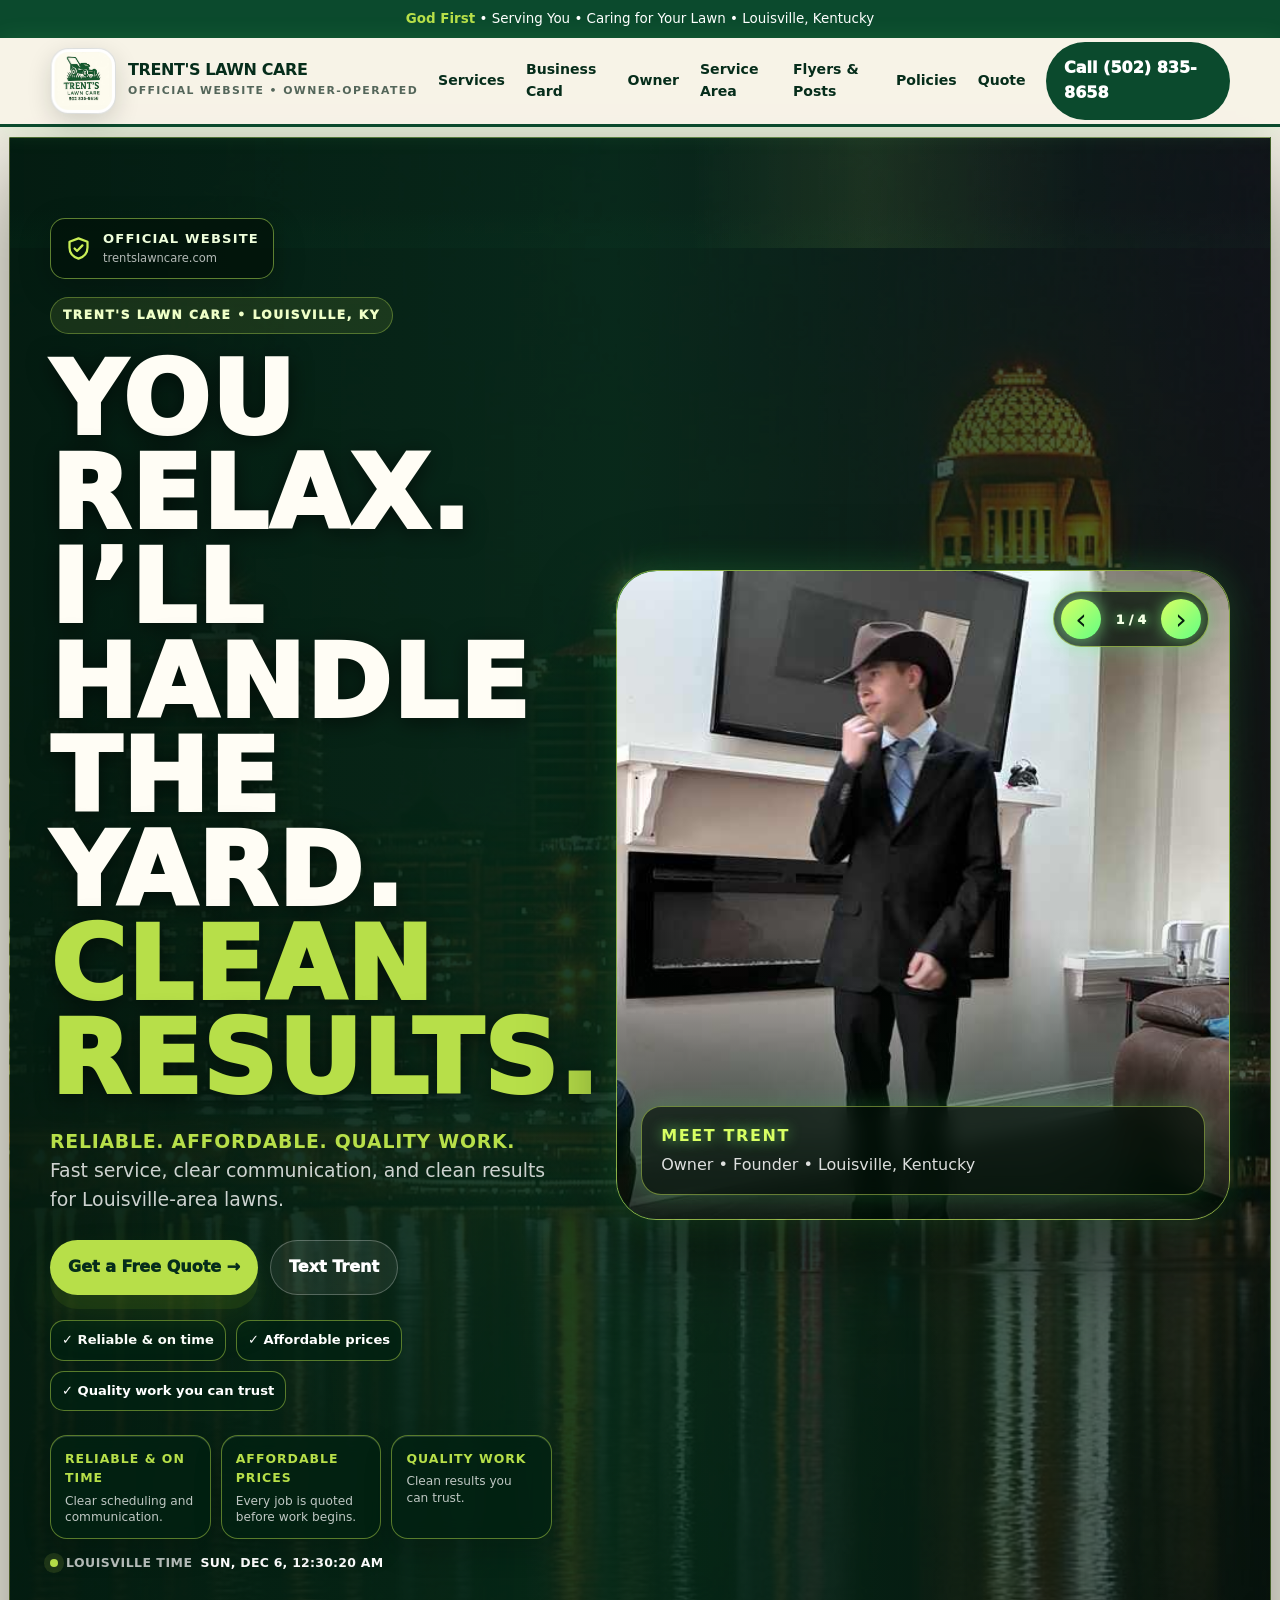
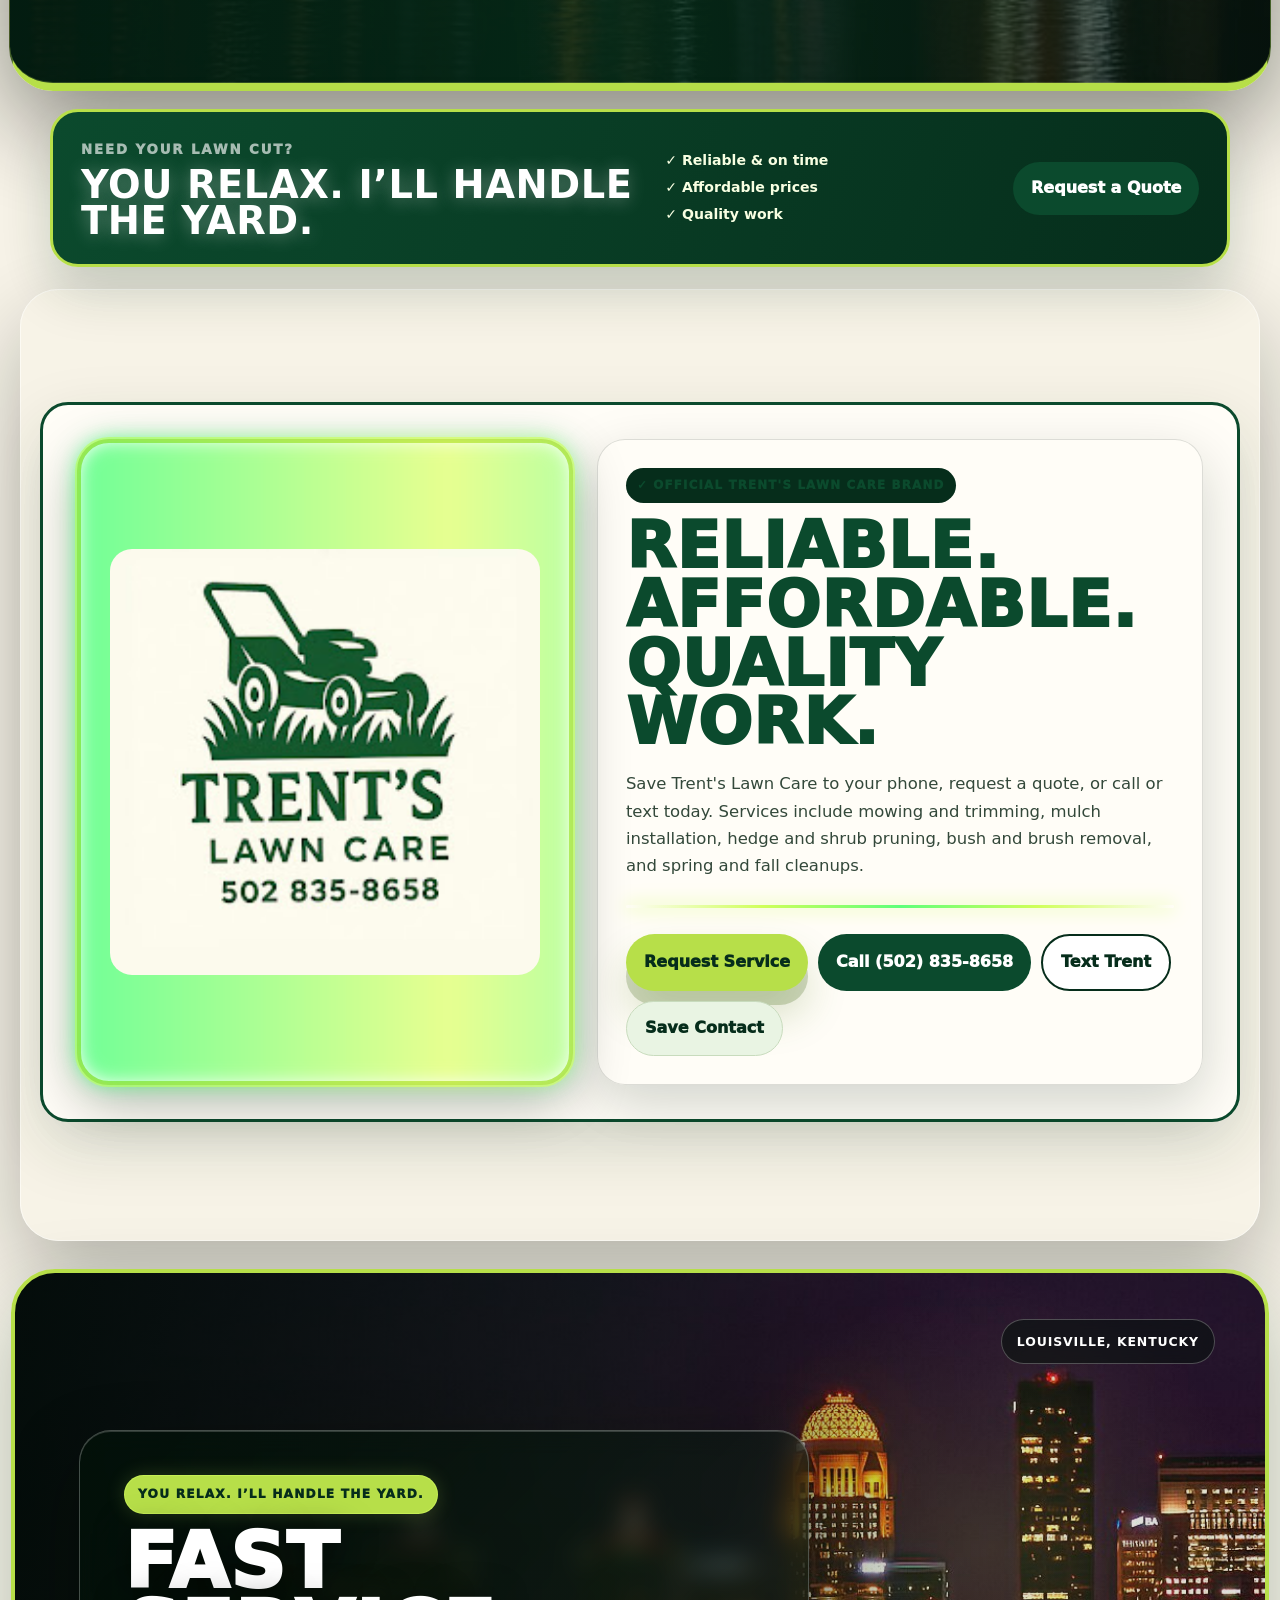
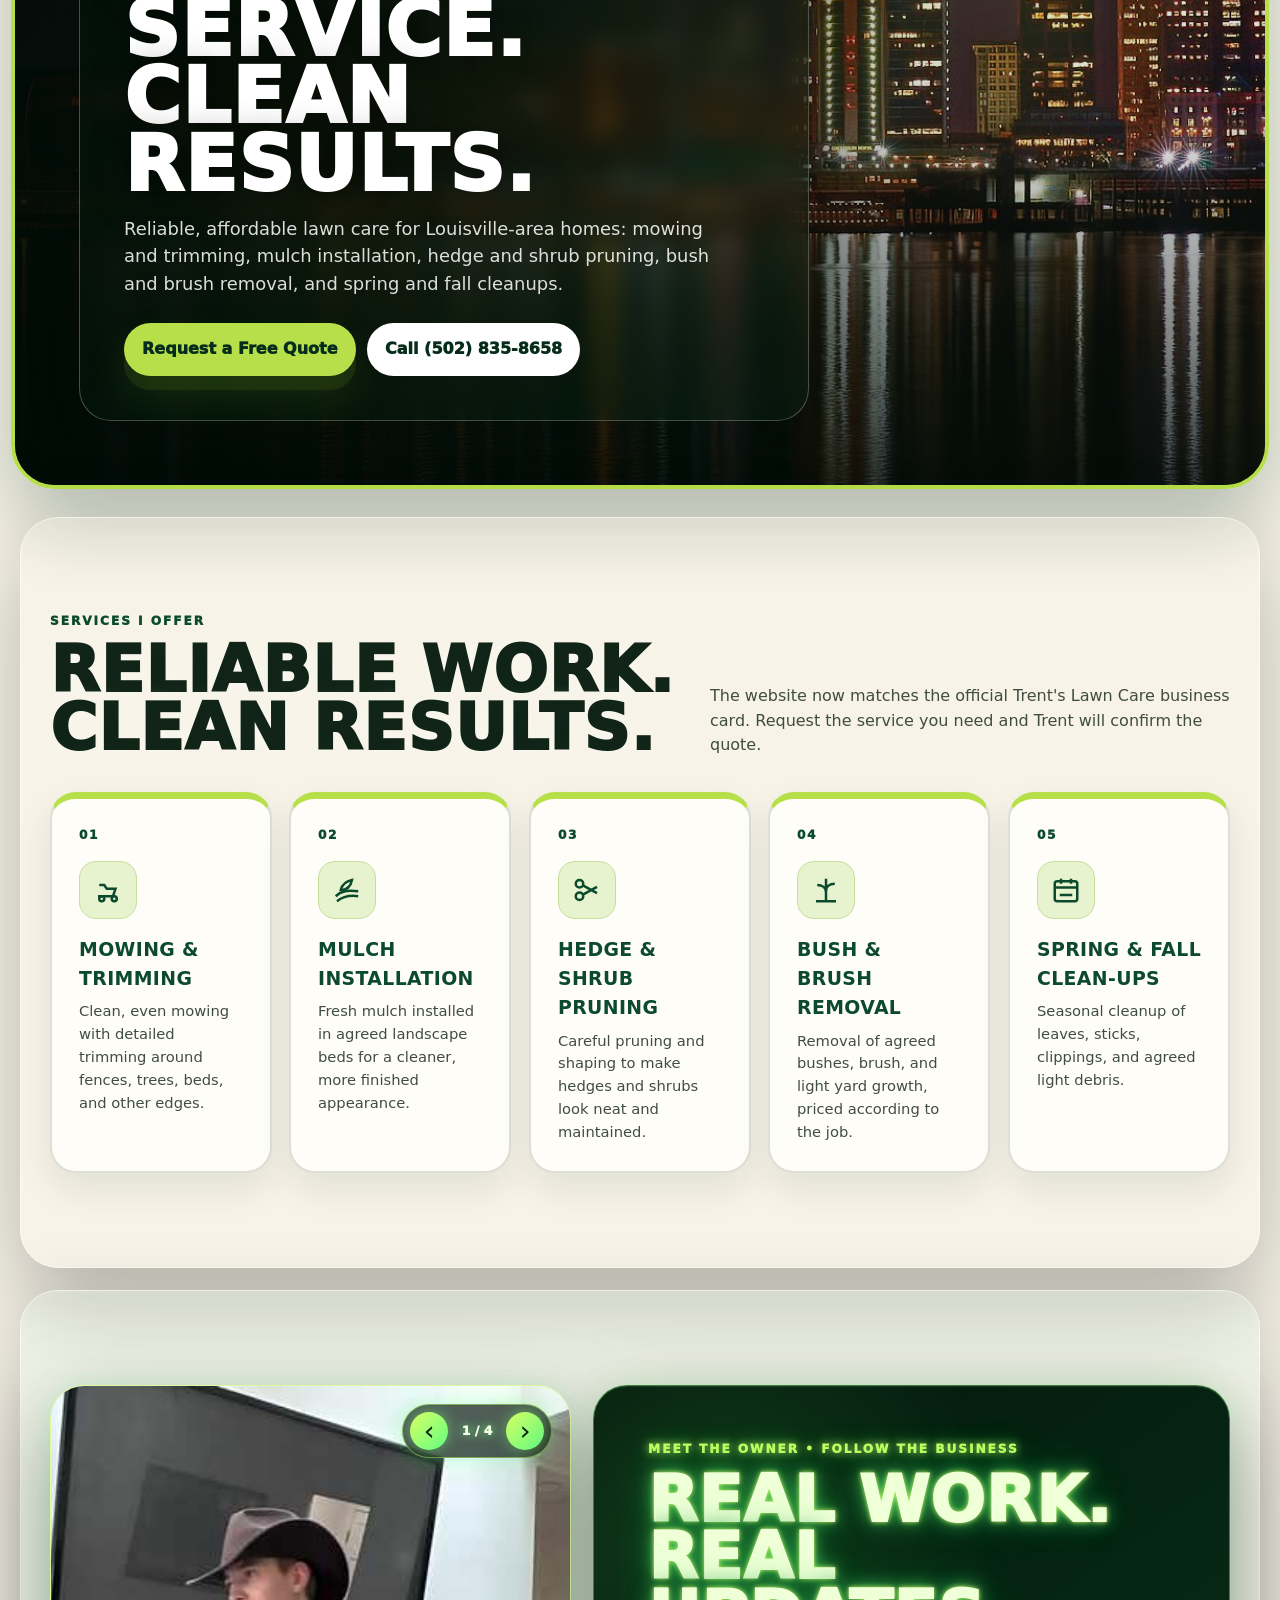
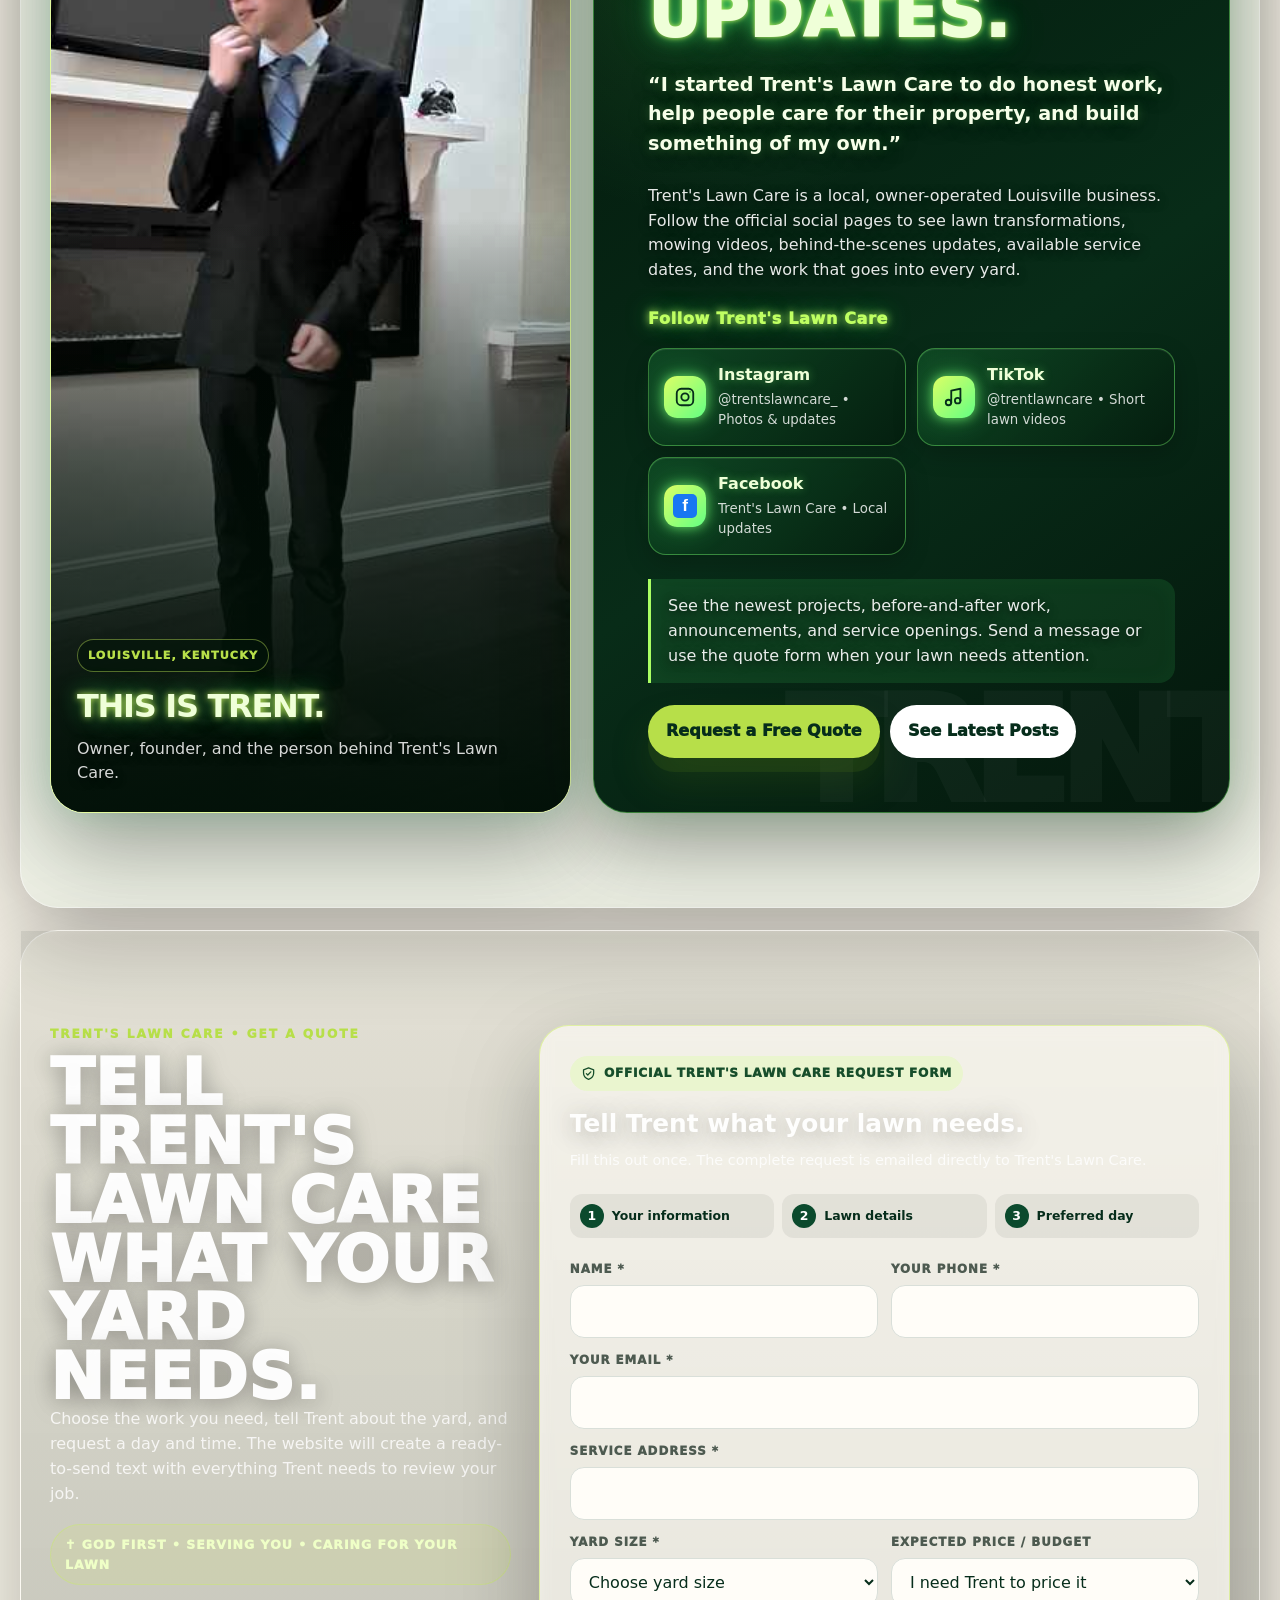
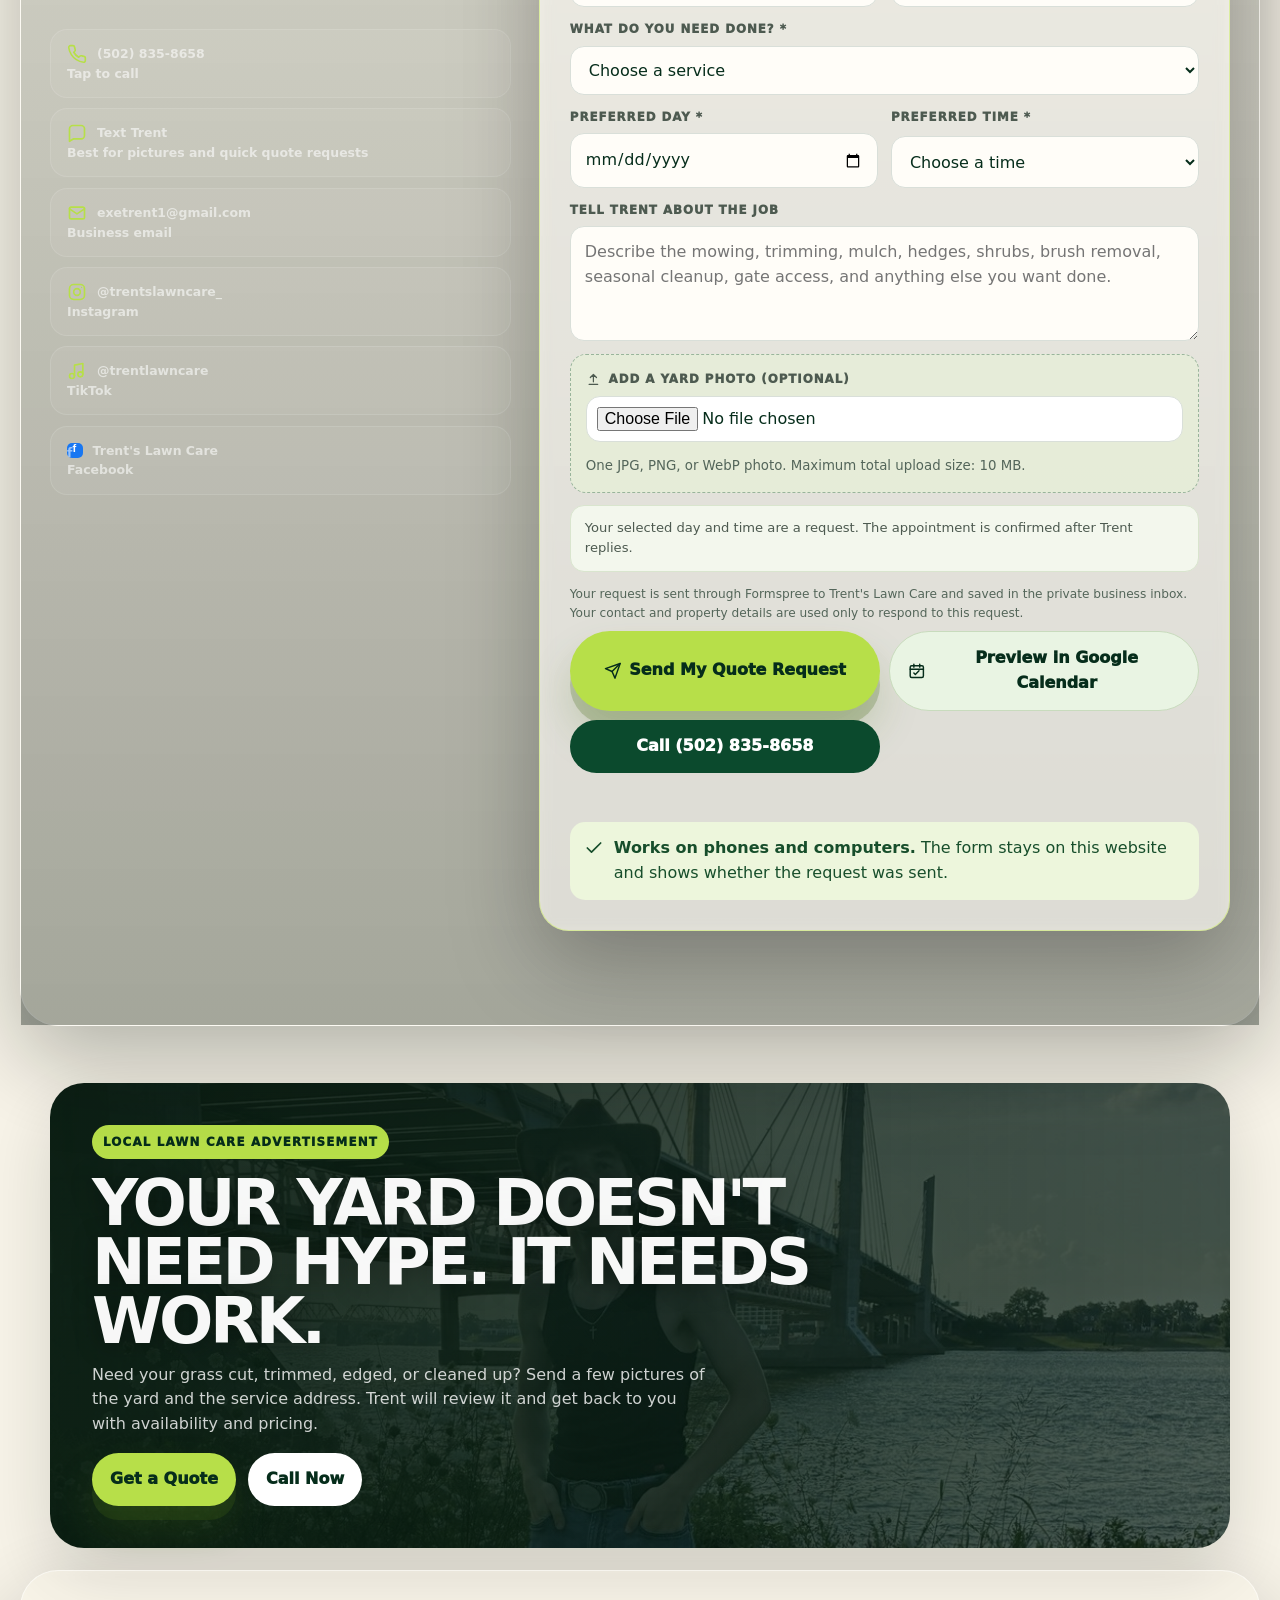
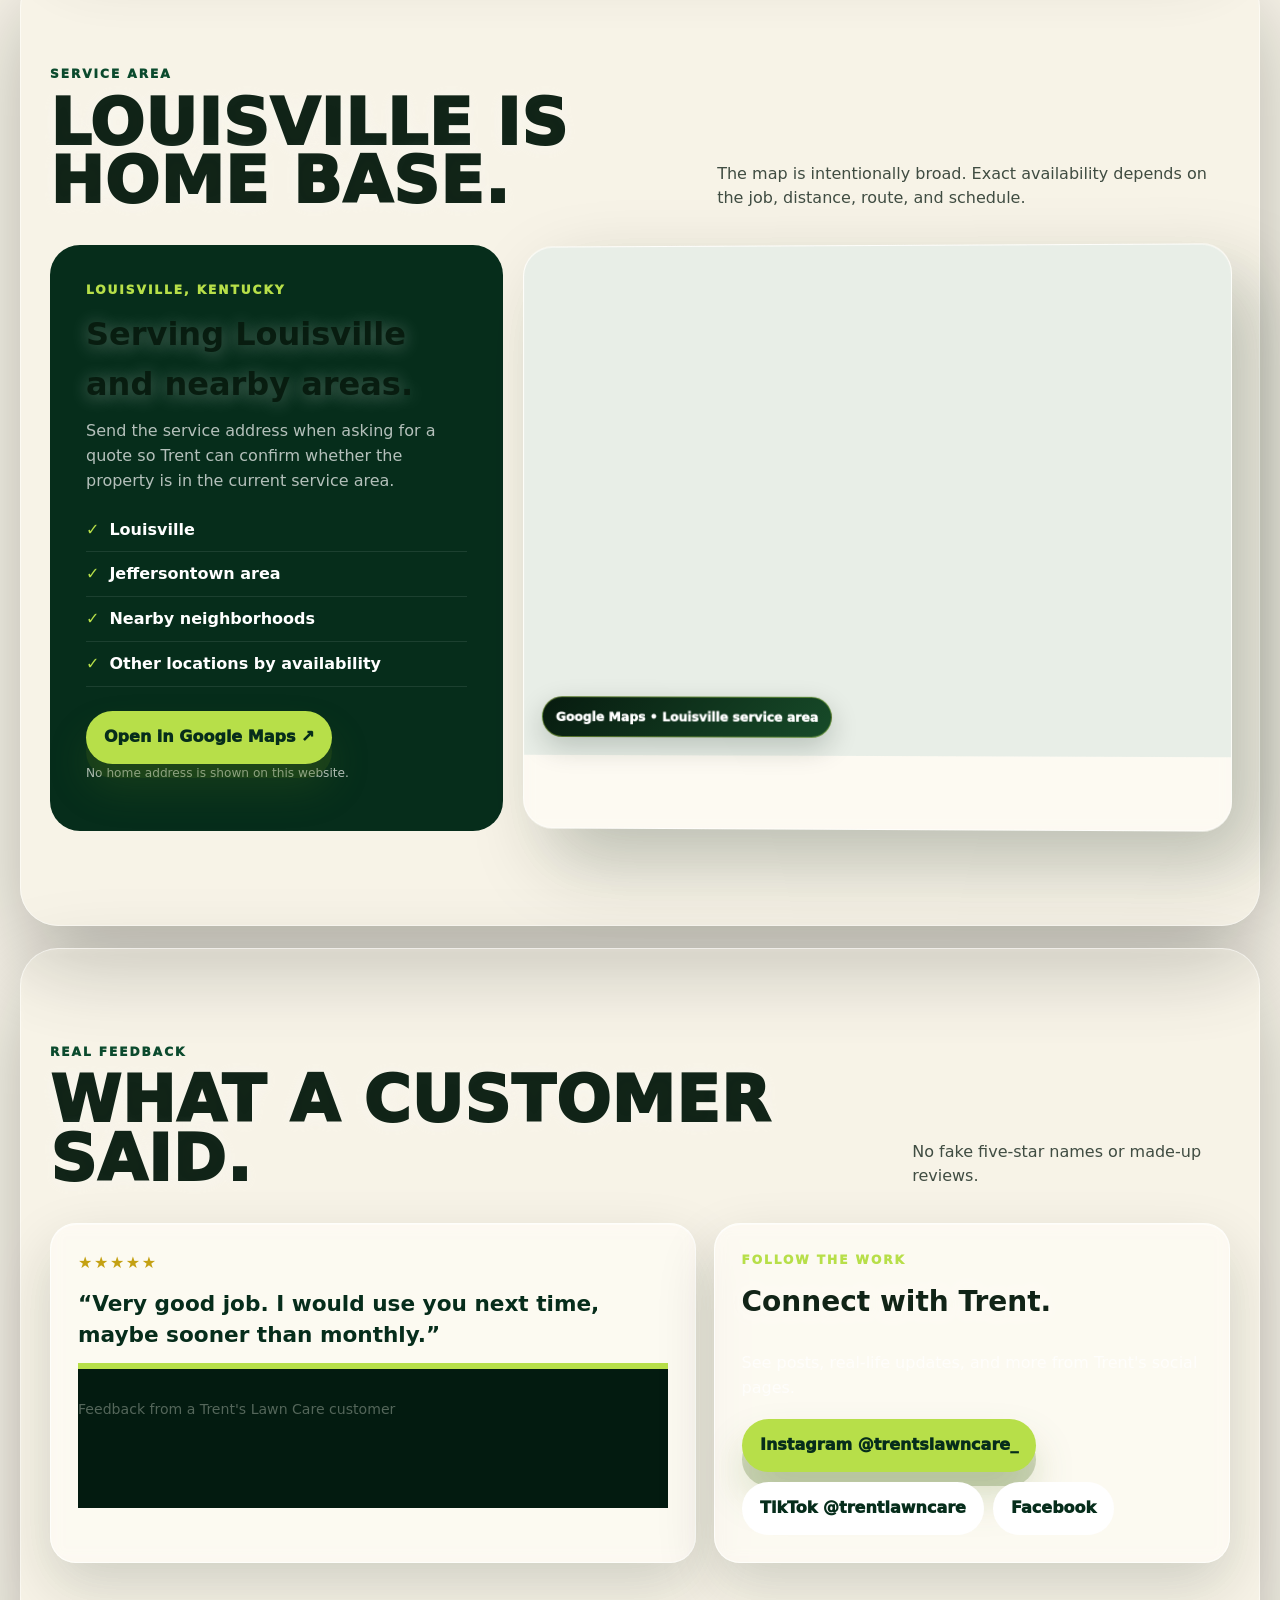
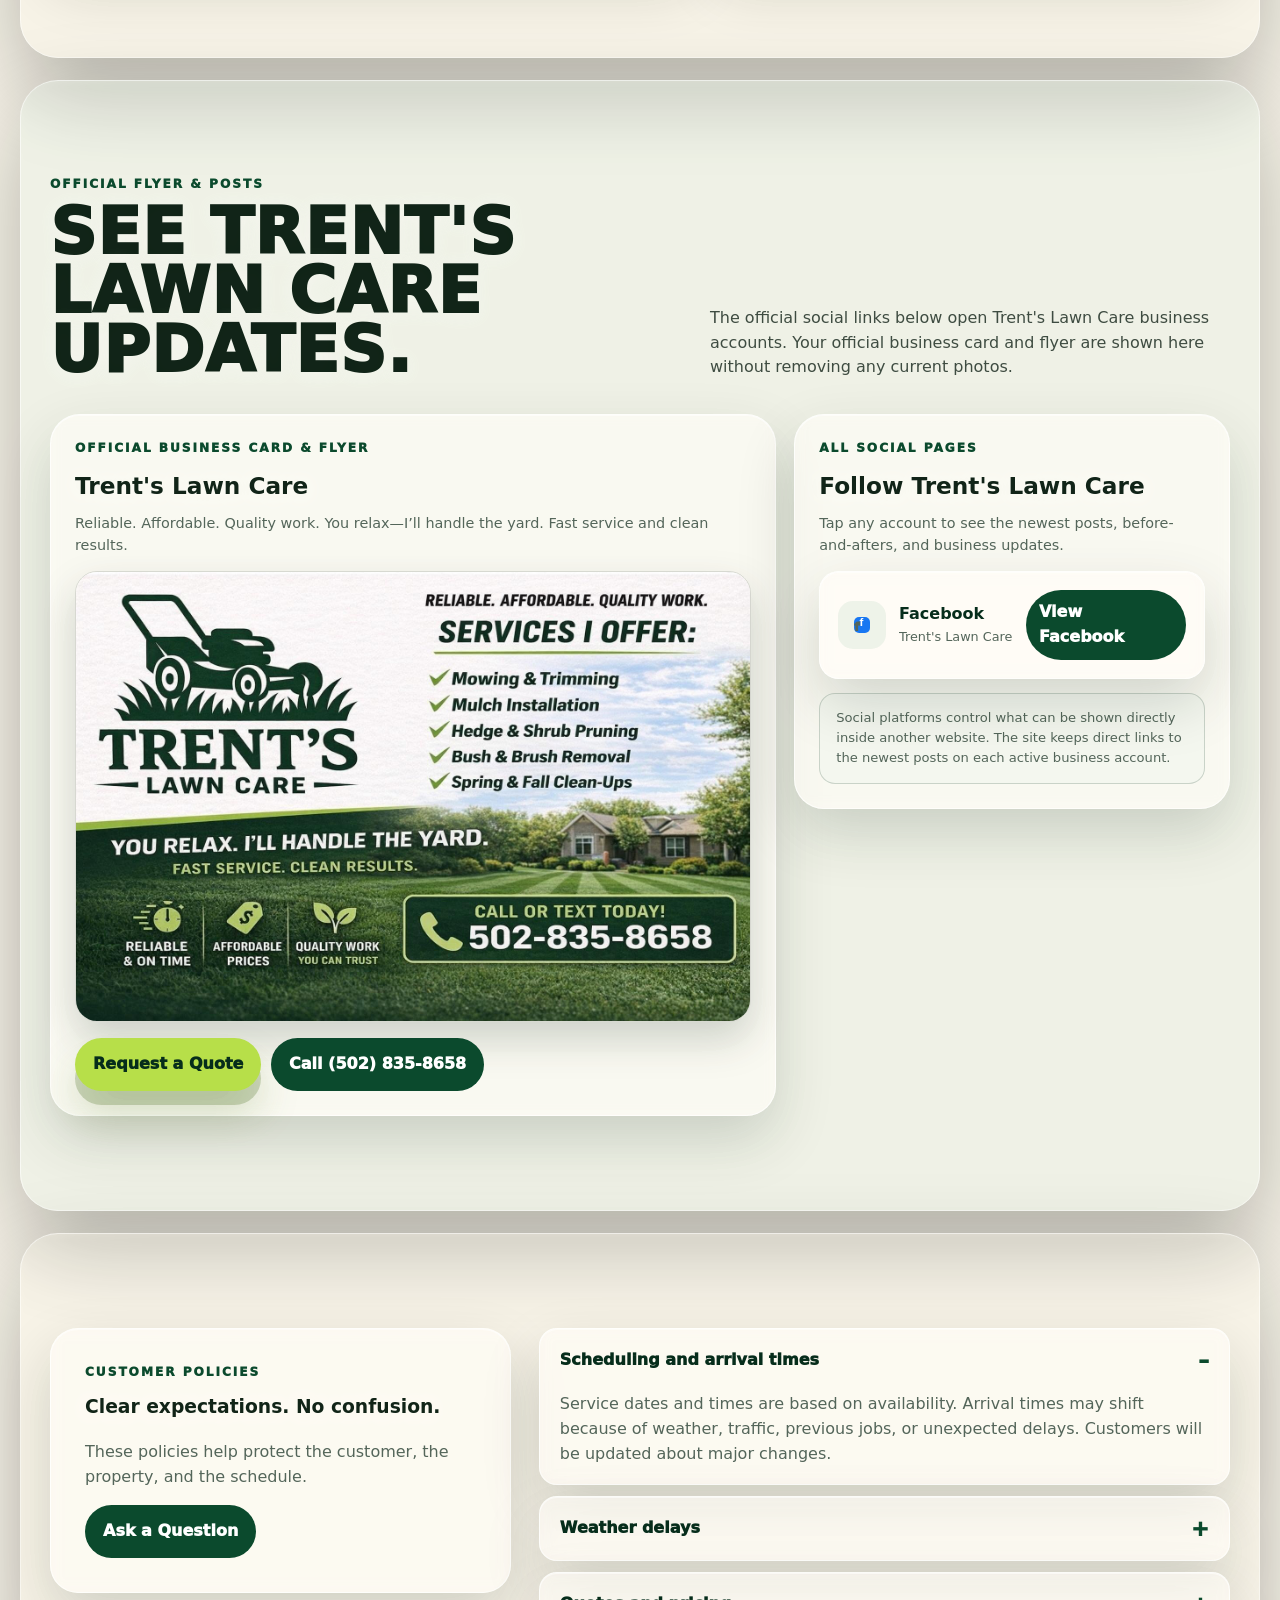
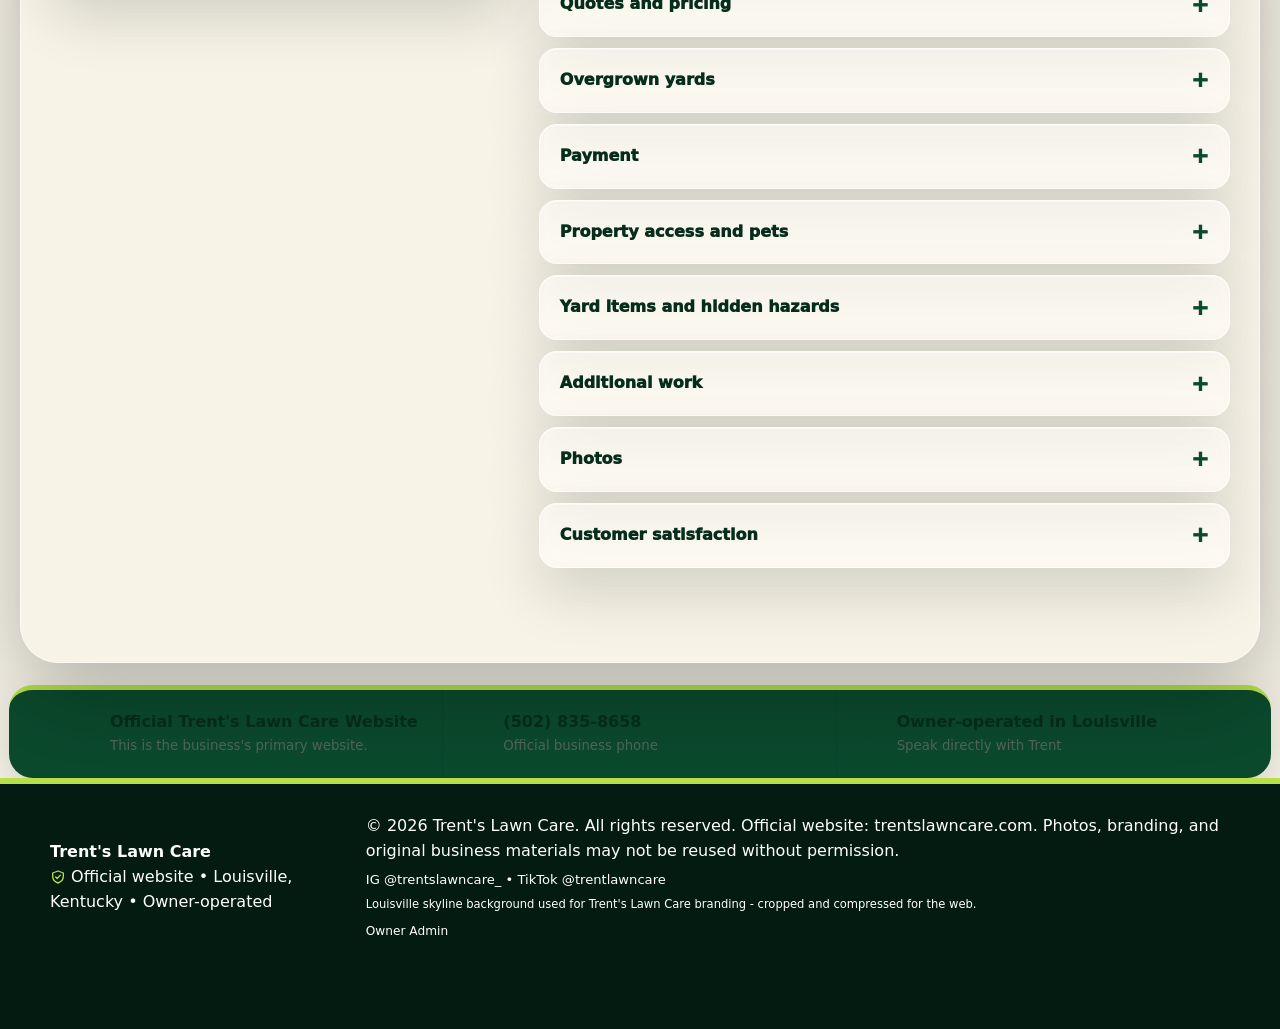
==== index.html @ 5c8748b6 "Apply business card visual style across website" ====
<!doctype html>
<html lang="en">
<head>
<meta charset="utf-8">
<meta name="viewport" content="width=device-width, initial-scale=1">
<meta name="google-site-verification" content="pr8QmcGOKgpNFF0LYhubZPXIDva9P9X6iw5P4hIhNow" />
<meta name="theme-color" content="#071b0f">
<meta name="site-build" content="2026-07-14-business-card-brand-match">
<title>Trent's Lawn Care | Reliable Louisville Lawn Service</title>
<meta name="description" content="Official Trent's Lawn Care website serving Louisville, Kentucky with mowing and trimming, mulch installation, hedge and shrub pruning, brush removal, and seasonal cleanups.">
<link rel="canonical" href="https://trentslawncare.com/">
<meta name="robots" content="index, follow">
<meta name="geo.region" content="US-KY">
<meta name="geo.placename" content="Louisville">
<meta property="og:type" content="website">
<meta property="og:site_name" content="Trent's Lawn Care">
<meta property="og:locale" content="en_US">
<meta property="og:title" content="Official Trent's Lawn Care | Louisville, Kentucky">
<meta property="og:description" content="Reliable, affordable lawn care in Louisville: mowing and trimming, mulch installation, hedge and shrub pruning, brush removal, and seasonal cleanups.">
<meta property="og:url" content="https://trentslawncare.com/">
<meta property="og:image" content="https://trentslawncare.com/trent-main-share.jpg">
<meta property="og:image:secure_url" content="https://trentslawncare.com/trent-main-share.jpg">
<meta property="og:image:type" content="image/jpeg">
<meta property="og:image:width" content="520">
<meta property="og:image:height" content="693">
<meta property="og:image:alt" content="Trent, owner of Trent's Lawn Care">
<meta name="twitter:card" content="summary_large_image">
<meta name="twitter:title" content="Trent's Lawn Care | Louisville, Kentucky">
<meta name="twitter:description" content="Local, owner-operated lawn care serving Louisville, Kentucky.">
<meta name="twitter:image" content="https://trentslawncare.com/trent-main-share.jpg">
<script type="application/ld+json">
{
  "@context": "https://schema.org",
  "@type": ["LocalBusiness","HomeAndConstructionBusiness"],
  "@id": "https://trentslawncare.com/#business",
  "name": "Trent's Lawn Care",
  "alternateName": "Official Trent's Lawn Care",
  "logo": "https://trentslawncare.com/trent-main-share.jpg",
  "url": "https://trentslawncare.com/",
  "image": "https://trentslawncare.com/trent-main-share.jpg",
  "telephone": "+1-502-835-8658",
  "email": "exetrent1@gmail.com",
  "description": "Reliable, affordable, owner-operated lawn care serving Louisville, Kentucky: mowing and trimming, mulch installation, hedge and shrub pruning, brush removal, and spring and fall cleanups.",
  "areaServed": {
    "@type": "City",
    "name": "Louisville",
    "containedInPlace": {
      "@type": "State",
      "name": "Kentucky"
    }
  },
  "sameAs": [
    "https://www.instagram.com/trentslawncare_/",
    "https://www.tiktok.com/@trentlawncare",
    "https://www.facebook.com/profile.php?id=61563238110381"
  ]
}
</script>
<style>
:root {
  --legacy-image:url('[data-uri]');
  --downtown-image:url('[data-uri]');
  --ink:#071b0f;
  --forest:#0c2e19;
  --forest-2:#123d22;
  --green:#72ad2d;
  --lime:#c9ef57;
  --cream:#f6f2e7;
  --paper:#fffdf7;
  --muted:#68736b;
  --line:rgba(7,27,15,.13);
  --shadow:0 26px 70px rgba(7,27,15,.14);
}
*{box-sizing:border-box}
html{scroll-behavior:smooth}
body{
  margin:0;background:var(--cream);color:var(--ink);
  font-family:Inter,ui-sans-serif,system-ui,-apple-system,BlinkMacSystemFont,"Segoe UI",sans-serif;
  line-height:1.55;overflow-x:hidden;
}
a{color:inherit;text-decoration:none}
button,input,select,textarea{font:inherit}
button{cursor:pointer}
img{display:block;max-width:100%}
.wrap{width:min(1180px,calc(100% - 34px));margin:auto}
.section{padding:94px 0}
.kicker{font-size:.76rem;font-weight:950;text-transform:uppercase;letter-spacing:.16em;color:var(--green);margin-bottom:10px}
h1,h2,h3,p{margin-top:0}
h1,h2{letter-spacing:-.055em;text-transform:uppercase;line-height:.92}
h1{font-size:clamp(3.25rem,8vw,7rem);margin:19px 0 20px;font-weight:1000}
h2{font-size:clamp(2.3rem,5vw,4.6rem);margin-bottom:0;font-weight:1000}
.btn{
  display:inline-flex;align-items:center;justify-content:center;gap:9px;
  border:0;border-radius:999px;padding:14px 18px;font-weight:950;
  transition:.2s ease;min-height:48px
}
.btn:hover{transform:translateY(-2px)}
.btn-lime{background:var(--lime);color:var(--ink);box-shadow:0 15px 35px rgba(171,209,66,.25)}
.btn-dark{background:var(--ink);color:white}
.btn-ghost{border:1px solid rgba(255,255,255,.25);background:rgba(255,255,255,.07);color:white}
.btn-white{background:white;color:var(--ink)}

.topbar{background:#041108;color:#eaf5ec;font-size:.84rem}
.topbar .wrap{min-height:38px;display:flex;align-items:center;justify-content:center;text-align:center}
.topbar strong{color:var(--lime)}
header{
  position:sticky;top:0;z-index:100;background:rgba(246,242,231,.93);
  backdrop-filter:blur(14px);border-bottom:1px solid var(--line)
}
.nav{height:76px;display:flex;align-items:center;justify-content:space-between;gap:20px}
.brand{display:flex;align-items:center;gap:12px;min-width:max-content}
.logo{
  width:48px;height:48px;border-radius:15px;display:grid;place-items:center;
  background:linear-gradient(145deg,var(--lime),#9cca36);font-weight:1000;font-size:1.05rem;
  box-shadow:0 12px 28px rgba(102,143,42,.22)
}
.brand strong{display:block;font-size:1rem;text-transform:uppercase;letter-spacing:-.025em;line-height:1}
.brand span{display:block;font-size:.68rem;color:var(--muted);font-weight:900;letter-spacing:.13em;text-transform:uppercase;margin-top:5px}
.navlinks{display:flex;align-items:center;gap:21px;font-size:.88rem;font-weight:900}
.navlinks a:hover{color:var(--green)}
.nav-actions{display:flex;align-items:center;gap:10px}
.menu{display:none;border:1px solid var(--line);background:white;border-radius:14px;width:46px;height:46px;font-size:1.2rem}

.hero{
  min-height:740px;background:
  radial-gradient(circle at 72% 36%,rgba(201,239,87,.12),transparent 28%),
  linear-gradient(135deg,#06170d,#0d321b 62%,#092515);
  color:white;position:relative;overflow:hidden
}
.hero::after{
  content:"";position:absolute;left:0;right:0;bottom:-2px;height:110px;
  background:linear-gradient(transparent,var(--cream))
}
.hero-grid{min-height:740px;display:grid;grid-template-columns:1.05fr .95fr;align-items:center;gap:28px;padding:80px 0 110px;position:relative;z-index:2}
.hero-copy{max-width:720px}
.eyebrow{
  display:inline-flex;align-items:center;gap:10px;border:1px solid rgba(201,239,87,.33);
  background:rgba(201,239,87,.1);color:#efffc7;border-radius:999px;padding:8px 12px;
  font-size:.76rem;font-weight:950;text-transform:uppercase;letter-spacing:.13em
}
.pulse{width:8px;height:8px;border-radius:50%;background:var(--lime);box-shadow:0 0 0 6px rgba(201,239,87,.12)}
.hero h1 em{font-style:normal;color:var(--lime)}
.hero-lead{font-size:clamp(1rem,2vw,1.18rem);color:rgba(255,255,255,.78);max-width:650px;margin-bottom:26px}
.hero-buttons{display:flex;flex-wrap:wrap;gap:12px}
.trust{display:flex;flex-wrap:wrap;gap:10px;margin-top:25px}
.trust span{padding:9px 11px;border:1px solid rgba(255,255,255,.12);background:rgba(0,0,0,.19);border-radius:14px;font-size:.82rem;font-weight:850}

.hero-art{position:relative;min-height:570px}
.louisville-oval{
  position:absolute;right:-7%;top:4%;width:108%;height:78%;border-radius:50%;
  background:
    linear-gradient(rgba(201,239,87,.18),rgba(7,27,15,.56)),
    url('owner.jpg') 46% 23% / cover;
  border:2px solid rgba(201,239,87,.42);
  box-shadow:inset 0 0 0 12px rgba(201,239,87,.05),0 30px 70px rgba(0,0,0,.24);
  overflow:hidden
}
.louisville-oval::after{
  content:"LOUISVILLE, KENTUCKY";position:absolute;left:50%;bottom:20px;transform:translateX(-50%);
  color:#f3ffd5;font-size:.72rem;font-weight:1000;letter-spacing:.18em;white-space:nowrap;
  padding:8px 12px;border-radius:999px;background:rgba(4,17,8,.64);border:1px solid rgba(255,255,255,.16)
}
.owner-hero-card{
  position:absolute;right:8%;bottom:0;width:58%;height:78%;border-radius:32px;overflow:hidden;
  box-shadow:0 38px 80px rgba(0,0,0,.35);border:4px solid rgba(255,255,255,.75);
  background:#123
}
.owner-hero-card img{width:100%;height:100%;object-fit:cover;object-position:50% 52%}
.owner-tag{
  position:absolute;left:20px;bottom:20px;background:rgba(6,23,13,.83);backdrop-filter:blur(8px);
  border:1px solid rgba(255,255,255,.2);padding:12px 14px;border-radius:16px
}
.owner-tag strong{display:block;color:var(--lime);text-transform:uppercase;letter-spacing:.08em}
.owner-tag span{font-size:.8rem;color:rgba(255,255,255,.76)}

.promo-wrap{position:relative;z-index:5;margin-top:-52px}
.promo{
  display:grid;grid-template-columns:1.3fr .75fr auto;align-items:center;gap:24px;
  background:var(--lime);border-radius:28px;padding:25px 28px;border:4px solid rgba(255,255,255,.82);box-shadow:var(--shadow)
}
.promo small{font-weight:1000;letter-spacing:.14em;text-transform:uppercase;opacity:.64}
.promo h3{font-size:clamp(1.55rem,3vw,2.6rem);line-height:.95;letter-spacing:-.045em;text-transform:uppercase;margin:5px 0 0}
.promo-points{display:grid;gap:5px;font-size:.88rem;font-weight:900}

.section-head{display:flex;align-items:end;justify-content:space-between;gap:28px;margin-bottom:34px}
.section-head p{max-width:520px;color:var(--muted);margin:0}
.services{display:grid;grid-template-columns:repeat(3,1fr);gap:17px}
.card{
  background:var(--paper);border:1px solid var(--line);border-radius:26px;padding:27px;
  box-shadow:0 14px 36px rgba(18,63,37,.06)
}
.service-card{min-height:250px;transition:.2s ease}
.service-card:hover{transform:translateY(-5px);box-shadow:0 24px 48px rgba(18,63,37,.12)}
.service-icon{font-size:2rem;margin:16px 0}
.service-card h3{margin-bottom:7px;font-size:1.18rem}
.service-card p{color:var(--muted);font-size:.92rem;margin-bottom:0}
.service-num{font-size:.76rem;font-weight:1000;color:var(--green);letter-spacing:.12em}

.owner-section{background:#eaf1e5}
.owner-grid{display:grid;grid-template-columns:.9fr 1.1fr;gap:22px;align-items:stretch}
.owner-photo{min-height:620px;border-radius:34px;overflow:hidden;position:relative;box-shadow:var(--shadow)}
.owner-photo img{width:100%;height:100%;object-fit:cover;object-position:50% 52%}
.owner-photo::after{content:"";position:absolute;inset:0;background:linear-gradient(transparent 50%,rgba(4,17,8,.82))}
.owner-photo-label{position:absolute;z-index:2;left:26px;right:26px;bottom:26px;color:white}
.owner-photo-label strong{display:block;font-size:2rem;letter-spacing:-.04em;text-transform:uppercase}
.owner-copy{background:var(--ink);color:white;border-radius:34px;padding:46px;position:relative;overflow:hidden}
.owner-copy::after{content:"TRENT";position:absolute;right:-24px;bottom:-52px;font-size:9rem;font-weight:1000;letter-spacing:-.08em;color:rgba(255,255,255,.035)}
.owner-copy .kicker{color:var(--lime)}
.owner-copy p{color:rgba(255,255,255,.72);max-width:640px}
.owner-quote{font-size:1.2rem;font-weight:850;color:white!important;margin:25px 0}
.values{display:grid;grid-template-columns:repeat(3,1fr);gap:11px;margin-top:28px}
.value{padding:16px;border-radius:18px;border:1px solid rgba(255,255,255,.11);background:rgba(255,255,255,.05)}
.value strong{display:block;color:var(--lime)}
.value span{font-size:.8rem;color:rgba(255,255,255,.62)}

.ad-section{padding:35px 0 0}
.ad{
  background:
    linear-gradient(90deg,rgba(7,27,15,.94),rgba(7,27,15,.70)),
    url('owner.jpg') 50% 31% / cover;
  color:white;border-radius:34px;padding:42px;min-height:310px;display:flex;align-items:end;box-shadow:var(--shadow)
}
.ad-inner{max-width:760px}
.ad-badge{display:inline-flex;background:var(--lime);color:var(--ink);font-weight:1000;padding:8px 11px;border-radius:999px;font-size:.74rem;letter-spacing:.1em;text-transform:uppercase}
.ad h3{font-size:clamp(2rem,5vw,4.7rem);line-height:.92;letter-spacing:-.055em;text-transform:uppercase;margin:15px 0 12px}
.ad p{color:rgba(255,255,255,.76);max-width:620px}

.map-grid{display:grid;grid-template-columns:.78fr 1.22fr;gap:18px}
.area-copy{background:var(--ink);color:white;border-radius:30px;padding:36px}
.area-copy .kicker{color:var(--lime)}
.area-copy p{color:rgba(255,255,255,.7)}
.area-list{display:grid;gap:10px;margin:24px 0}
.area-list div{display:flex;gap:10px;padding-bottom:9px;border-bottom:1px solid rgba(255,255,255,.09);font-weight:850}
.area-list b{color:var(--lime)}
.map-box{border-radius:30px;overflow:hidden;min-height:510px;border:1px solid var(--line);box-shadow:var(--shadow);background:white}
.map-box iframe{width:100%;height:510px;border:0;display:block}
.google-map-wrap{position:relative;min-height:510px;background:#e8eee7}
.google-map-wrap iframe{width:100%;height:510px;border:0;display:block}
.google-map-badge{
  position:absolute;left:18px;bottom:18px;z-index:2;
  padding:10px 13px;border-radius:999px;background:rgba(7,27,15,.9);
  color:white;font-size:.78rem;font-weight:950;box-shadow:0 10px 28px rgba(7,27,15,.2)
}
.posts-section{background:#eaf1e5}
.posts-grid{display:grid;grid-template-columns:1.25fr .75fr;gap:18px;align-items:start}
.embed-card{
  background:var(--paper);border:1px solid var(--line);border-radius:30px;
  padding:24px;box-shadow:0 16px 42px rgba(18,63,37,.08)
}
.embed-card h3{font-size:1.45rem;margin-bottom:8px}
.embed-card>p{color:var(--muted);font-size:.9rem}
.video-frame{
  margin-top:18px;position:relative;width:100%;aspect-ratio:16/9;
  border-radius:22px;overflow:hidden;background:#071b0f
}
.video-frame iframe{position:absolute;inset:0;width:100%;height:100%;border:0}
.social-stack{display:grid;gap:12px}
.social-profile{
  display:flex;align-items:center;justify-content:space-between;gap:14px;
  padding:18px;border:1px solid var(--line);border-radius:20px;background:white;
  box-shadow:0 10px 28px rgba(18,63,37,.05)
}
.social-profile-main{display:flex;align-items:center;gap:13px;min-width:0}
.social-icon{
  flex:0 0 auto;width:48px;height:48px;border-radius:15px;display:grid;place-items:center;
  background:#eef3e9;font-size:1.35rem;font-weight:1000
}
.social-profile strong{display:block}
.social-profile span{display:block;color:var(--muted);font-size:.8rem;white-space:nowrap;overflow:hidden;text-overflow:ellipsis}
.social-profile .btn{padding:10px 13px;min-height:42px}
.feed-note{
  margin-top:14px;padding:14px 16px;border-radius:16px;background:#f4f7ef;
  border:1px solid var(--line);color:var(--muted);font-size:.82rem
}
@media (max-width:980px){.posts-grid{grid-template-columns:1fr}}
@media (max-width:650px){
  .social-profile{align-items:flex-start;flex-direction:column}
  .social-profile .btn{width:100%}
}

.local-map{min-height:510px;display:flex;flex-direction:column;background:#f7f4e9}
.local-map svg{width:100%;height:445px;display:block}
.map-actions{padding:16px 18px 18px;display:flex;justify-content:flex-end;background:#fffdf7;border-top:1px solid var(--line)}

.map-note{font-size:.76rem;color:rgba(255,255,255,.58)}

.review-grid{display:grid;grid-template-columns:1fr .8fr;gap:18px}
.review blockquote{font-size:1.35rem;font-weight:850;line-height:1.45;margin:12px 0}
.stars{color:#c4a113;letter-spacing:.1em}
.review footer{color:var(--muted);font-size:.88rem}
.social-card{background:var(--forest);color:white}
.social-card p{color:rgba(255,255,255,.7)}
.social-buttons{display:flex;flex-wrap:wrap;gap:10px;margin-top:18px}

.policies-grid{display:grid;grid-template-columns:.8fr 1.2fr;gap:28px}
.policy-intro{background:#eaf1e5;border-radius:28px;padding:34px;align-self:start;position:sticky;top:105px}
.policy-intro p{color:var(--muted)}
.policy-list{display:grid;gap:11px}
details{background:var(--paper);border:1px solid var(--line);border-radius:18px;padding:0 20px}
summary{list-style:none;cursor:pointer;padding:19px 30px 19px 0;font-weight:950;position:relative}
summary::-webkit-details-marker{display:none}
summary::after{content:"+";position:absolute;right:0;top:50%;transform:translateY(-50%);font-size:1.35rem;color:var(--green)}
details[open] summary::after{content:"–"}
details p{color:var(--muted);margin-bottom:18px}

.contact{
  background:
    linear-gradient(110deg,rgba(4,17,8,.93),rgba(7,27,15,.78)),
    var(--downtown-image) center / cover;
  color:white;position:relative
}
.contact::before{content:"";position:absolute;inset:0;background:linear-gradient(180deg,rgba(4,17,8,.08),rgba(4,17,8,.34));pointer-events:none}
.contact-grid{position:relative;z-index:1}
.faith-line{display:inline-flex;align-items:center;gap:9px;margin:2px 0 20px;padding:10px 14px;border:1px solid rgba(201,239,87,.35);background:rgba(201,239,87,.12);color:#efffc7;border-radius:999px;font-size:.78rem;font-weight:950;letter-spacing:.08em;text-transform:uppercase}
.schedule-note{margin-top:12px!important;padding:12px 14px;border-radius:14px;background:#f3f7ed;color:#4d5a50!important;border:1px solid #d9e5ce;font-size:.82rem!important}
.contact-grid{display:grid;grid-template-columns:.8fr 1.2fr;gap:28px}
.contact-copy .kicker{color:var(--lime)}
.contact-copy p{color:rgba(255,255,255,.7)}
.contact-links{display:grid;gap:10px;margin-top:24px}
.contact-link{padding:14px 16px;border:1px solid rgba(255,255,255,.11);background:rgba(255,255,255,.05);border-radius:17px;font-weight:850}
.contact-link span{display:block;color:rgba(255,255,255,.57);font-size:.78rem;font-weight:600}
.form{background:white;color:var(--ink);border-radius:30px;padding:30px;box-shadow:0 25px 65px rgba(0,0,0,.18)}
.form h3{font-size:1.55rem;margin-bottom:6px}
.form p{color:var(--muted);font-size:.9rem}
.form-grid{display:grid;grid-template-columns:1fr 1fr;gap:13px}
.field{display:grid;gap:7px}
.field.full{grid-column:1/-1}
label{font-size:.74rem;font-weight:1000;letter-spacing:.08em;text-transform:uppercase;color:#4d5a50}
input,select,textarea{
  width:100%;border:1px solid #d9dfd9;border-radius:14px;padding:13px 14px;background:#fffdf8;color:var(--ink);outline:none
}
input:focus,select:focus,textarea:focus{border-color:var(--green);box-shadow:0 0 0 4px rgba(114,173,45,.12)}
textarea{min-height:115px;resize:vertical}
.form-status{min-height:22px;font-size:.86rem;font-weight:800;margin-top:10px;color:var(--green)}
.form .btn{width:100%;margin-top:6px}
.form-actions{display:grid;grid-template-columns:1fr 1fr;gap:10px;margin-top:8px}
.form-actions .btn{margin:0}
.request-receipt{display:none;margin-top:18px;padding:22px;border-radius:22px;background:linear-gradient(145deg,#eff9e7,#ffffff);border:2px solid #9bcd54;box-shadow:0 18px 42px rgba(7,27,15,.12)}
.request-receipt.show{display:block}
.request-receipt h3{margin-bottom:7px;color:var(--forest)}
.request-number{display:inline-flex;margin-bottom:12px;padding:7px 10px;border-radius:999px;background:var(--ink);color:var(--lime);font-size:.75rem;font-weight:1000;letter-spacing:.08em}
.receipt-details{display:grid;grid-template-columns:1fr 1fr;gap:8px;margin:14px 0}
.receipt-details div{padding:10px 12px;border-radius:12px;background:white;border:1px solid var(--line);font-size:.84rem}
.receipt-details strong{display:block;color:var(--green);font-size:.7rem;text-transform:uppercase;letter-spacing:.06em}
.submit-privacy{font-size:.76rem!important;color:var(--muted)!important;margin:12px 0 0!important}
@media (max-width:650px){.receipt-details{grid-template-columns:1fr}}
.btn-outline{background:white;color:var(--ink);border:2px solid var(--ink)}
.btn-calendar{background:#e9f4e3;color:var(--ink);border:1px solid #c8dbbd}
@media (max-width:650px){.form-actions{grid-template-columns:1fr}}

footer{background:#041108;color:rgba(255,255,255,.7);padding:30px 0 88px}
.footer-grid{display:flex;justify-content:space-between;gap:24px;align-items:center}
.footer-grid strong{color:white}
.mobile-bar{display:none}

@media (max-width:980px){
  .navlinks{display:none;position:absolute;top:76px;left:0;right:0;background:var(--paper);padding:18px 20px;border-bottom:1px solid var(--line);box-shadow:0 20px 40px rgba(7,27,15,.09)}
  .navlinks.open{display:grid;gap:15px}
  .nav-actions .btn{display:none}
  .menu{display:block}
  .hero-grid{grid-template-columns:1fr;padding-top:60px}
  .hero-art{min-height:520px}
  .promo{grid-template-columns:1fr;gap:14px}
  .services{grid-template-columns:repeat(2,1fr)}
  .owner-grid,.map-grid,.review-grid,.policies-grid,.contact-grid{grid-template-columns:1fr}
  .policy-intro{position:static}
  .owner-photo{min-height:560px}
}
@media (max-width:650px){
  .section{padding:72px 0}
  .section-head{align-items:start;flex-direction:column}
  .services{grid-template-columns:1fr}
  .values{grid-template-columns:1fr}
  .form-grid{grid-template-columns:1fr}
  .field.full{grid-column:auto}
  .hero{min-height:auto}
  .hero-grid{min-height:auto;padding:54px 0 112px}
  .hero-art{min-height:420px}
  .louisville-oval{right:-28%;width:145%;height:78%}
  .owner-hero-card{right:4%;width:67%;height:76%}
  .promo-wrap{margin-top:-38px}
  .promo{padding:22px}
  .owner-copy{padding:32px}
  .ad{padding:28px;min-height:390px}
  .footer-grid{align-items:flex-start;flex-direction:column}
  .mobile-bar{
    display:grid;grid-template-columns:1fr 1fr;position:fixed;z-index:120;left:12px;right:12px;bottom:12px;
    padding:8px;background:rgba(255,253,247,.94);backdrop-filter:blur(14px);border:1px solid var(--line);
    border-radius:20px;box-shadow:0 18px 50px rgba(7,27,15,.24);gap:8px
  }
  .mobile-bar .btn{padding:12px}
}

/* PREMIUM LOUISVILLE BACKGROUND */
body{
  background:
    linear-gradient(rgba(5,24,12,.74),rgba(5,24,12,.58)),
    var(--downtown-image) center / cover fixed;
}
body::before{
  content:"";position:fixed;inset:0;z-index:-2;pointer-events:none;
  background:
    radial-gradient(circle at 18% 18%,rgba(201,239,87,.20),transparent 28%),
    radial-gradient(circle at 82% 62%,rgba(114,173,45,.18),transparent 31%),
    linear-gradient(135deg,rgba(4,17,8,.35),rgba(12,46,25,.16));
}
body::after{
  content:"LOUISVILLE, KENTUCKY\A LOCAL LAWN CARE";
  white-space:pre;position:fixed;z-index:-1;right:3vw;bottom:4vh;pointer-events:none;
  color:rgba(255,255,255,.12);font-weight:1000;font-size:clamp(2.2rem,7vw,7rem);
  line-height:.82;letter-spacing:-.06em;text-align:right;text-transform:uppercase
}
main{position:relative;isolation:isolate}
main>.section{
  width:min(1240px,calc(100% - 24px));margin:22px auto;border-radius:38px;
  background:rgba(246,242,231,.84);backdrop-filter:blur(10px);
  border:1px solid rgba(255,255,255,.52);
  box-shadow:0 35px 90px rgba(2,14,7,.28);
}
main>.owner-section,main>.posts-section{background:rgba(234,241,229,.87)}
.hero{
  width:min(1340px,calc(100% - 18px));margin:10px auto 0;border-radius:0 0 44px 44px;
  background:
    linear-gradient(110deg,rgba(4,17,8,.97) 5%,rgba(7,35,18,.86) 52%,rgba(7,27,15,.60)),
    var(--downtown-image) center 48% / cover;
  box-shadow:0 40px 100px rgba(2,14,7,.42)
}
.card,.form,.embed-card,.social-profile,.policy-intro,details,.map-box,.owner-copy,.owner-photo{
  transform-style:preserve-3d;
  border:1px solid rgba(255,255,255,.68);
  box-shadow:0 24px 58px rgba(7,27,15,.16),inset 0 1px 0 rgba(255,255,255,.55);
}
.service-card,.social-profile,.contact-link,.btn{will-change:transform}
.service-card:hover{transform:perspective(900px) translateY(-9px) rotateX(2deg);box-shadow:0 34px 65px rgba(7,27,15,.24)}
.map-box{transform:perspective(1300px) rotateY(-1.2deg) translateZ(0);box-shadow:25px 32px 75px rgba(7,27,15,.25)}
.google-map-badge{background:linear-gradient(135deg,#071b0f,#174b29);border:1px solid rgba(201,239,87,.42)}
.logo{transform:perspective(500px) rotateY(-8deg);box-shadow:9px 12px 0 rgba(7,27,15,.13),0 20px 42px rgba(102,143,42,.28)}
.btn-lime{background:linear-gradient(135deg,#dbff72,#9bd22f);box-shadow:0 14px 0 rgba(67,105,21,.24),0 24px 40px rgba(77,120,26,.22)}
.btn-lime:hover{transform:translateY(-4px);box-shadow:0 10px 0 rgba(67,105,21,.24),0 28px 46px rgba(77,120,26,.28)}
.topbar{background:linear-gradient(90deg,#031008,#123d22,#031008)}
footer{position:relative;background:rgba(3,16,8,.96);backdrop-filter:blur(12px)}
@media (max-width:650px){
  body{background-attachment:scroll}
  main>.section{width:calc(100% - 12px);margin:10px auto;border-radius:25px}
  .hero{width:100%;margin:0;border-radius:0 0 30px 30px}
  .map-box{transform:none}
}


/* OFFICIAL BRAND LED */
:root{--led:#cfff59;--led-deep:#5dff7a}
header{box-shadow:0 3px 24px rgba(111,255,111,.14)}
.nav{height:86px}
.logo-image{width:66px;height:66px;padding:3px;border-radius:18px;background:#faf7e9;overflow:hidden;box-shadow:0 0 0 2px rgba(201,239,87,.72),0 0 22px rgba(201,239,87,.52),8px 11px 0 rgba(7,27,15,.12)}
.logo-image img{width:100%;height:100%;object-fit:cover;border-radius:14px}
.led-frame{position:relative;isolation:isolate}
.led-frame::before{content:"";position:absolute;inset:-2px;z-index:-1;border-radius:inherit;background:linear-gradient(90deg,#3cff6f,#dfff66,#2dffab,#dfff66,#3cff6f);background-size:300% 100%;filter:blur(9px);opacity:.72;animation:ledFlow 5s linear infinite}
@keyframes ledFlow{0%{background-position:0 50%}100%{background-position:300% 50%}}
@keyframes ledPulse{0%,100%{box-shadow:0 0 14px rgba(201,239,87,.35),0 20px 60px rgba(7,27,15,.2)}50%{box-shadow:0 0 34px rgba(201,239,87,.7),0 28px 76px rgba(7,27,15,.3)}}
.business-card-showcase{display:grid;grid-template-columns:.8fr 1.2fr;gap:34px;align-items:center}
.business-card-visual{background:#f8f4e6;border-radius:32px;padding:24px;animation:ledPulse 3.5s ease-in-out infinite}
.business-card-visual img{width:100%;max-width:360px;margin:auto;border-radius:22px;image-rendering:auto}
.business-card-copy{padding:18px}
.business-card-copy h2{margin-bottom:18px}
.business-card-copy>p{color:var(--muted);font-size:1.03rem}
.business-card-actions{display:flex;flex-wrap:wrap;gap:10px;margin-top:22px}
.business-card-actions .btn{width:auto}
.official-mark{display:inline-flex;align-items:center;gap:8px;padding:8px 11px;border-radius:999px;background:var(--ink);color:var(--lime);font-size:.74rem;font-weight:1000;letter-spacing:.1em;text-transform:uppercase;margin-bottom:14px}
.led-divider{height:3px;border-radius:999px;background:linear-gradient(90deg,transparent,var(--led),var(--led-deep),var(--led),transparent);box-shadow:0 0 18px var(--led);margin:26px 0}
@media(max-width:760px){.business-card-showcase{grid-template-columns:1fr}.logo-image{width:58px;height:58px}.nav{height:78px}}


/* PROSPECT BRIDGE GLASS */
body{
  background:
    linear-gradient(rgba(3,18,9,.40),rgba(4,24,12,.26)),
    var(--downtown-image) center / cover fixed;
}
body::before{
  background:
    radial-gradient(circle at 18% 18%,rgba(201,239,87,.14),transparent 28%),
    radial-gradient(circle at 82% 62%,rgba(114,173,45,.12),transparent 31%),
    linear-gradient(135deg,rgba(4,17,8,.14),rgba(12,46,25,.06));
}
main>.section{background:rgba(246,242,231,.69);backdrop-filter:blur(7px) saturate(1.12)}
main>.owner-section,main>.posts-section{background:rgba(234,241,229,.72)}
.card,.form,.embed-card,.social-profile,.policy-intro,details,.map-box{
  background:rgba(255,253,247,.78);backdrop-filter:blur(9px)
}
.hero{
  background:
    linear-gradient(110deg,rgba(4,17,8,.91) 3%,rgba(7,35,18,.70) 50%,rgba(7,27,15,.38)),
    var(--downtown-image) center 52% / cover;
}
.contact{
  background:
    linear-gradient(110deg,rgba(4,17,8,.83),rgba(7,27,15,.56)),
    var(--downtown-image) center / cover;
}
h1,h2,h3{color:rgba(7,27,15,.96);text-shadow:0 2px 18px rgba(255,255,255,.35)}
.hero h1,.hero h2,.hero h3,.contact h1,.contact h2,.contact h3,.owner-copy h2,.ad h3{color:rgba(255,255,255,.97);text-shadow:0 3px 24px rgba(0,0,0,.35)}
p,.section-head p,.service-card p{color:rgba(38,52,42,.88)}
.hero p,.contact p,.owner-copy p,.ad p{color:rgba(255,255,255,.80)}
@media(max-width:650px){body{background:linear-gradient(rgba(3,18,9,.38),rgba(4,24,12,.24)),var(--downtown-image) center/cover scroll}}


/* BRIDGE SPOTLIGHT */
.old-scenery-section{width:min(1340px,calc(100% - 18px));min-height:580px;margin:24px auto;border-radius:42px;position:relative;overflow:hidden;background:var(--downtown-image) center 48%/cover no-repeat;box-shadow:0 38px 100px rgba(2,14,7,.42);border:2px solid rgba(201,239,87,.48)}
.old-scenery-section::after{content:"";position:absolute;inset:0;background:linear-gradient(180deg,transparent 48%,rgba(3,18,9,.72) 100%)}
.old-scenery-label{position:absolute;z-index:2;left:28px;right:28px;bottom:28px;display:flex;justify-content:space-between;align-items:end;gap:24px;padding:22px 24px;border-radius:24px;background:rgba(4,17,8,.42);backdrop-filter:blur(8px);border:1px solid rgba(255,255,255,.26);color:white}
.old-scenery-label h2{color:white;text-shadow:0 3px 24px rgba(0,0,0,.5);margin:0;font-size:clamp(2rem,5vw,4.6rem)}
.old-scenery-label p{max-width:470px;color:rgba(255,255,255,.88);margin:0}
main>.section{background:rgba(246,242,231,.56);backdrop-filter:blur(5px) saturate(1.08)}
main>.owner-section,main>.posts-section{background:rgba(234,241,229,.61)}
.card,.form,.embed-card,.social-profile,.policy-intro,details,.map-box{background:rgba(255,253,247,.69);backdrop-filter:blur(7px)}
.hero{background:linear-gradient(90deg,rgba(4,17,8,.88) 0%,rgba(7,35,18,.50) 52%,rgba(7,27,15,.10) 100%),var(--downtown-image) center 48%/cover}
@media(max-width:700px){.old-scenery-section{min-height:500px;border-radius:28px;background-position:55% 50%}.old-scenery-label{left:14px;right:14px;bottom:14px;padding:18px;display:block}.old-scenery-label p{margin-top:10px}}



/* TOP TIER LOUISVILLE EXPERIENCE */
:root{
  --electric-lime:#d8ff63;
  --electric-mint:#50ff9a;
  --city-night:#03130b;
}
html{scroll-behavior:smooth}
body{
  background:
    linear-gradient(180deg,rgba(2,12,7,.65),rgba(3,22,12,.38) 38%,rgba(3,17,9,.62)),
    var(--downtown-image) center / cover fixed;
}
body::before{
  background:
    radial-gradient(circle at 14% 18%,rgba(216,255,99,.18),transparent 25%),
    radial-gradient(circle at 84% 42%,rgba(80,255,154,.13),transparent 28%),
    linear-gradient(120deg,rgba(1,12,6,.12),rgba(12,62,32,.08));
}
.hero{
  min-height:min(820px,88vh);
  background:
    linear-gradient(100deg,rgba(2,14,7,.94) 0%,rgba(4,27,14,.72) 46%,rgba(3,20,10,.28) 78%),
    var(--downtown-image) center 48% / cover no-repeat;
  box-shadow:0 32px 100px rgba(1,11,5,.48),inset 0 -1px rgba(216,255,99,.2);
}
.hero::after{
  content:"";
  position:absolute;
  inset:0;
  pointer-events:none;
  background:
    linear-gradient(90deg,transparent 0 54%,rgba(216,255,99,.08) 68%,transparent 85%),
    linear-gradient(180deg,transparent 65%,rgba(1,13,6,.38));
  mix-blend-mode:screen;
}
.old-scenery-section,.city-showcase{
  width:min(1440px,calc(100% - 22px));
  margin:28px auto;
  border-radius:44px;
  position:relative;
  overflow:hidden;
  isolation:isolate;
  border:1px solid rgba(216,255,99,.58);
  box-shadow:0 38px 110px rgba(1,12,6,.5),0 0 34px rgba(80,255,154,.18);
}
.old-scenery-section{
  min-height:clamp(590px,65vw,780px);
  background:var(--downtown-image) center 48% / cover no-repeat;
}
.old-scenery-section::before,.city-showcase::before{
  content:"";
  position:absolute;
  z-index:1;
  width:48%;
  height:190%;
  top:-48%;
  left:-62%;
  transform:rotate(18deg);
  background:linear-gradient(90deg,transparent,rgba(216,255,99,.19),rgba(255,255,255,.22),transparent);
  filter:blur(8px);
  animation:cityLightSweep 9s ease-in-out infinite;
  pointer-events:none;
}
.old-scenery-section::after{
  content:"";
  position:absolute;
  z-index:0;
  inset:0;
  background:linear-gradient(180deg,rgba(1,12,6,.04) 32%,rgba(2,17,8,.88) 100%);
}
.old-scenery-label{
  z-index:3;
  left:clamp(18px,4vw,54px);
  right:clamp(18px,4vw,54px);
  bottom:clamp(18px,4vw,46px);
  padding:clamp(20px,3vw,32px);
  border-radius:28px;
  background:linear-gradient(120deg,rgba(2,18,9,.64),rgba(4,32,16,.34));
  border:1px solid rgba(255,255,255,.27);
  box-shadow:inset 0 1px rgba(255,255,255,.18),0 18px 55px rgba(1,12,6,.28);
  backdrop-filter:blur(12px) saturate(1.25);
}
.old-scenery-label h2{
  font-size:clamp(2.2rem,5.3vw,5.2rem);
  letter-spacing:-.045em;
  line-height:.9;
}
.city-showcase{
  min-height:clamp(620px,68vw,820px);
  display:flex;
  align-items:flex-end;
  background:
    linear-gradient(90deg,rgba(1,12,7,.91) 0%,rgba(3,20,11,.56) 45%,rgba(2,13,7,.12) 75%),
    var(--downtown-image) center 46% / cover no-repeat;
}
.city-showcase::after{
  content:"";
  position:absolute;
  z-index:0;
  inset:0;
  background:
    radial-gradient(circle at 78% 34%,rgba(216,255,99,.12),transparent 24%),
    linear-gradient(180deg,transparent 55%,rgba(1,12,6,.72));
}
.city-content{
  position:relative;
  z-index:3;
  max-width:730px;
  margin:clamp(22px,5vw,64px);
  padding:clamp(24px,4vw,44px);
  border-radius:32px;
  color:#fff;
  background:linear-gradient(135deg,rgba(2,17,8,.7),rgba(10,43,23,.31));
  border:1px solid rgba(255,255,255,.25);
  box-shadow:inset 0 1px rgba(255,255,255,.18),0 28px 70px rgba(1,11,5,.38);
  backdrop-filter:blur(12px) saturate(1.2);
}
.city-content h2{
  margin:14px 0 16px;
  color:#fff;
  font-size:clamp(2.7rem,6vw,6.4rem);
  line-height:.88;
  letter-spacing:-.055em;
  text-shadow:0 5px 34px rgba(0,0,0,.54);
}
.city-content p{
  max-width:610px;
  color:rgba(255,255,255,.86);
  font-size:clamp(1rem,1.4vw,1.16rem);
}
.city-chip{
  display:inline-flex;
  padding:9px 13px;
  border-radius:999px;
  color:var(--electric-lime);
  background:rgba(4,28,14,.68);
  border:1px solid rgba(216,255,99,.46);
  box-shadow:0 0 20px rgba(216,255,99,.16);
  font-size:.76rem;
  font-weight:950;
  letter-spacing:.1em;
  text-transform:uppercase;
}
.city-actions{display:flex;flex-wrap:wrap;gap:11px;margin-top:25px}
.city-actions .btn{width:auto}
.city-location{
  position:absolute;
  z-index:3;
  right:clamp(18px,4vw,50px);
  top:clamp(18px,4vw,46px);
  padding:12px 15px;
  border-radius:999px;
  color:#fff;
  font-weight:900;
  font-size:.78rem;
  letter-spacing:.07em;
  text-transform:uppercase;
  background:rgba(2,17,8,.48);
  border:1px solid rgba(255,255,255,.25);
  backdrop-filter:blur(10px);
}
.btn{position:relative;overflow:hidden;isolation:isolate}
.btn::after{
  content:"";
  position:absolute;
  z-index:-1;
  top:-70%;
  left:-45%;
  width:32%;
  height:240%;
  transform:rotate(22deg);
  background:linear-gradient(90deg,transparent,rgba(255,255,255,.42),transparent);
  transition:left .65s ease;
}
.btn:hover::after,.btn:focus-visible::after{left:118%}
.logo-image,.business-card-visual{
  box-shadow:0 0 0 2px rgba(216,255,99,.7),0 0 26px rgba(80,255,154,.38),0 18px 55px rgba(2,17,8,.3);
}
.reveal-up{
  opacity:0;
  transform:translateY(28px) scale(.992);
  transition:opacity .8s ease,transform .8s cubic-bezier(.2,.75,.2,1);
}
.reveal-up.in-view{opacity:1;transform:none}
@keyframes cityLightSweep{
  0%,28%{left:-62%;opacity:0}
  43%{opacity:.9}
  62%,100%{left:122%;opacity:0}
}
@media(max-width:760px){
  body{background-attachment:scroll}
  .hero{min-height:760px;background-position:58% center}
  .old-scenery-section{min-height:560px;background-position:center center;border-radius:28px}
  .old-scenery-label{display:block}
  .old-scenery-label p{margin-top:14px}
  .city-showcase{min-height:690px;border-radius:28px;background-position:62% center}
  .city-content{margin:14px;padding:24px}
  .city-location{top:16px;right:16px}
}
@media(prefers-reduced-motion:reduce){
  html{scroll-behavior:auto}
  .old-scenery-section::before,.city-showcase::before,.led-frame::before,.business-card-visual{animation:none!important}
  .reveal-up{opacity:1;transform:none;transition:none}
  .btn::after{display:none}
}



/* MEET TRENT SOCIAL FEATURE */
.owner-photo.social-portrait{
  min-height:720px;
  border:1px solid rgba(216,255,99,.55);
  box-shadow:0 34px 90px rgba(2,17,8,.38),0 0 32px rgba(80,255,154,.18);
}
.owner-photo.social-portrait img{
  object-position:center 48%;
  filter:saturate(1.04) contrast(1.02);
}
.owner-photo.social-portrait::after{
  background:linear-gradient(180deg,transparent 42%,rgba(2,17,8,.9) 100%);
}
.owner-photo-label .photo-location{
  display:inline-flex;
  margin-bottom:10px;
  padding:7px 10px;
  border-radius:999px;
  color:var(--lime);
  background:rgba(3,21,10,.68);
  border:1px solid rgba(216,255,99,.38);
  font-size:.7rem;
  font-weight:950;
  letter-spacing:.1em;
  text-transform:uppercase;
}
.owner-photo-label span{display:block;color:rgba(255,255,255,.84);margin-top:5px}
.owner-copy.social-owner-copy{padding:clamp(30px,5vw,54px)}
.owner-copy.social-owner-copy h2{
  max-width:720px;
  font-size:clamp(2.5rem,5vw,5.3rem);
  line-height:.9;
  margin:13px 0 22px;
}
.owner-social-intro{
  margin:24px 0 14px;
  color:var(--lime);
  font-weight:950;
  letter-spacing:.04em;
}
.owner-social-grid{
  position:relative;
  z-index:2;
  display:grid;
  grid-template-columns:repeat(2,minmax(0,1fr));
  gap:11px;
  margin:16px 0 24px;
}
.owner-social-link{
  display:flex;
  align-items:center;
  gap:12px;
  min-height:74px;
  padding:14px 15px;
  border-radius:18px;
  color:#fff;
  text-decoration:none;
  background:linear-gradient(135deg,rgba(255,255,255,.11),rgba(255,255,255,.045));
  border:1px solid rgba(255,255,255,.16);
  transition:transform .2s ease,border-color .2s ease,box-shadow .2s ease;
}
.owner-social-link:hover,.owner-social-link:focus-visible{
  transform:translateY(-3px);
  border-color:rgba(216,255,99,.7);
  box-shadow:0 0 24px rgba(80,255,154,.16);
}
.owner-social-icon{
  display:grid;
  place-items:center;
  flex:0 0 42px;
  height:42px;
  border-radius:13px;
  background:var(--lime);
  color:var(--ink);
  font-size:1.2rem;
}
.owner-social-link strong{display:block;color:#fff}
.owner-social-link small{display:block;color:rgba(255,255,255,.65);margin-top:2px}
.owner-social-note{
  position:relative;
  z-index:2;
  padding:15px 17px;
  border-left:3px solid var(--lime);
  border-radius:0 16px 16px 0;
  color:rgba(255,255,255,.78);
  background:rgba(216,255,99,.07);
}
.owner-actions{position:relative;z-index:2;display:flex;flex-wrap:wrap;gap:10px;margin-top:22px}
.owner-actions .btn{width:auto}
@media(max-width:760px){
  .owner-photo.social-portrait{min-height:650px}
  .owner-social-grid{grid-template-columns:1fr}
}



/* LAWN GREEN NEON TEXT */
.social-owner-copy{
  background:
    radial-gradient(circle at 18% 14%,rgba(100,255,110,.14),transparent 28%),
    linear-gradient(145deg,#03170b 0%,#082c18 58%,#04170c 100%);
  border:1px solid rgba(126,255,114,.42);
  box-shadow:inset 0 1px rgba(255,255,255,.08),0 30px 85px rgba(1,14,6,.42),0 0 34px rgba(91,255,110,.16);
}
.social-owner-copy .kicker,
.social-owner-copy .owner-social-intro{
  color:#bfff62;
  text-shadow:0 0 8px rgba(191,255,98,.95),0 0 22px rgba(75,255,108,.6);
}
.social-owner-copy h2{
  color:#efffd8;
  text-shadow:
    0 0 5px rgba(216,255,99,.9),
    0 0 18px rgba(80,255,120,.72),
    0 0 42px rgba(36,220,91,.42),
    0 4px 24px rgba(0,0,0,.75);
}
.social-owner-copy p{
  color:rgba(255,255,255,.9);
  text-shadow:0 2px 10px rgba(0,0,0,.72);
}
.social-owner-copy .owner-quote{
  color:#f7ffe9!important;
  text-shadow:0 0 12px rgba(126,255,114,.32),0 3px 18px rgba(0,0,0,.76);
}
.owner-social-link{
  background:linear-gradient(135deg,rgba(18,82,40,.74),rgba(4,28,14,.82));
  border-color:rgba(126,255,114,.38);
  box-shadow:inset 0 1px rgba(255,255,255,.08),0 8px 24px rgba(0,0,0,.2);
}
.owner-social-link strong{
  color:#efffd8;
  text-shadow:0 0 10px rgba(126,255,114,.42);
}
.owner-social-link small{color:rgba(255,255,255,.82)}
.owner-social-icon{
  background:linear-gradient(135deg,#dcff65,#63ff83);
  box-shadow:0 0 12px rgba(126,255,114,.74),0 0 28px rgba(80,255,120,.4);
}
.owner-social-note{
  color:rgba(255,255,255,.91);
  border-left-color:#aaff63;
  background:rgba(80,255,120,.1);
  box-shadow:inset 0 0 24px rgba(80,255,120,.04);
  text-shadow:0 2px 9px rgba(0,0,0,.68);
}
.owner-photo-label strong{
  color:#efffd8;
  text-shadow:0 0 7px rgba(216,255,99,.9),0 0 23px rgba(80,255,120,.66),0 3px 18px rgba(0,0,0,.9);
}
.owner-photo-label span{text-shadow:0 2px 10px rgba(0,0,0,.9)}



/* TRENT THREE PHOTO GALLERY */
.trent-gallery{position:absolute;inset:0}
.trent-slide{
  position:absolute;inset:0;width:100%;height:100%;object-fit:cover;object-position:center 48%;
  opacity:0;transform:scale(1.025);transition:opacity .55s ease,transform 1s ease;
}
.trent-slide.active{opacity:1;transform:scale(1)}
.trent-gallery::after{content:"";position:absolute;inset:0;background:linear-gradient(180deg,transparent 42%,rgba(2,17,8,.88));pointer-events:none}
.trent-gallery-controls{
  position:absolute;z-index:5;top:18px;right:18px;display:flex;align-items:center;gap:8px;
  padding:7px;border-radius:999px;background:rgba(2,18,9,.68);border:1px solid rgba(190,255,99,.48);
  box-shadow:0 0 25px rgba(80,255,120,.3);backdrop-filter:blur(10px)
}
.trent-gallery-btn{
  width:38px;height:38px;border:0;border-radius:50%;cursor:pointer;background:linear-gradient(135deg,#d8ff63,#63ff83);
  color:#05200f;font-size:1.7rem;line-height:1;box-shadow:0 0 15px rgba(126,255,114,.55)
}
.trent-gallery-btn:hover,.trent-gallery-btn:focus-visible{transform:scale(1.08)}
.trent-gallery-count{min-width:42px;color:#f4ffe6;font-size:.78rem;font-weight:950;text-align:center;text-shadow:0 0 10px #70ff79}
@media(prefers-reduced-motion:reduce){.trent-slide{transition:none}}



/* MAIN FRONT PAGE OWNER PHOTO */
.hero{
  background:
    linear-gradient(100deg,rgba(2,14,7,.95) 0%,rgba(4,27,14,.78) 43%,rgba(3,20,10,.24) 76%),
    url('/trent-main-share.jpg') center 38% / cover no-repeat;
}
@media(max-width:760px){
  .hero{
    background:
      linear-gradient(180deg,rgba(2,14,7,.72) 0%,rgba(2,18,9,.4) 42%,rgba(2,14,7,.92) 82%),
      url('/trent-main-share.jpg') center 28% / cover no-repeat;
  }
}



/* CLEAN MAIN PHOTO HERO */
.hero{
  background:
    radial-gradient(circle at 80% 20%,rgba(126,255,114,.16),transparent 28%),
    linear-gradient(120deg,#03160a 0%,#082f19 58%,#04190d 100%);
}
.hero-grid{grid-template-columns:minmax(0,.9fr) minmax(380px,1.1fr);align-items:center;gap:clamp(28px,5vw,72px)}
.clean-hero-art{min-height:680px;display:flex;align-items:center;justify-content:center}
.hero-main-photo{
  position:relative;width:100%;height:650px;overflow:hidden;border-radius:40px;
  border:1px solid rgba(216,255,99,.62);
  box-shadow:0 34px 90px rgba(0,0,0,.48),0 0 36px rgba(80,255,120,.22);
}
.hero-main-photo img{width:100%;height:100%;object-fit:cover;object-position:center 28%}
.hero-main-photo::after{content:"";position:absolute;inset:0;background:linear-gradient(180deg,transparent 55%,rgba(2,17,8,.86));pointer-events:none}
.hero-main-badge{
  position:absolute;z-index:3;left:24px;right:24px;bottom:24px;padding:17px 19px;border-radius:20px;
  color:white;background:rgba(2,18,9,.65);border:1px solid rgba(216,255,99,.44);
  box-shadow:0 0 24px rgba(80,255,120,.2);backdrop-filter:blur(10px)
}
.hero-main-badge strong{display:block;color:#d8ff63;text-transform:uppercase;letter-spacing:.1em;text-shadow:0 0 14px rgba(126,255,114,.65)}
.hero-main-badge span{display:block;margin-top:4px;color:rgba(255,255,255,.86)}
@media(max-width:900px){
  .hero-grid{grid-template-columns:1fr}
  .clean-hero-art{min-height:auto}
  .hero-main-photo{height:min(680px,122vw)}
}
@media(max-width:760px){
  .hero{background:linear-gradient(145deg,#03160a,#082f19 60%,#04190d)}
  .hero-main-photo{border-radius:28px;height:min(650px,130vw)}
}



/* ANIMATED HOMEPAGE PHOTO SHOWCASE */
.hero-photo-stage{position:absolute;inset:0;overflow:hidden;border-radius:inherit}
.hero-photo-slide{
  position:absolute;inset:0;width:100%;height:100%;object-fit:cover;object-position:center 28%;
  opacity:0;transform:scale(1.04);transition:opacity .72s ease,transform 1.15s cubic-bezier(.2,.75,.2,1);
}
.hero-photo-slide.active{opacity:1;transform:scale(1)}
.hero-photo-controls{
  position:absolute;z-index:6;top:20px;right:20px;display:flex;align-items:center;gap:8px;
  padding:7px;border-radius:999px;background:rgba(2,18,9,.72);border:1px solid rgba(216,255,99,.56);
  box-shadow:0 0 25px rgba(80,255,120,.32);backdrop-filter:blur(10px)
}
.hero-photo-btn{
  width:40px;height:40px;border:0;border-radius:50%;cursor:pointer;background:linear-gradient(135deg,#d8ff63,#63ff83);
  color:#05200f;font-size:1.8rem;line-height:1;box-shadow:0 0 15px rgba(126,255,114,.56);transition:transform .18s ease
}
.hero-photo-btn:hover,.hero-photo-btn:focus-visible{transform:scale(1.08)}
.hero-photo-count{min-width:44px;color:#f4ffe6;font-size:.78rem;font-weight:950;text-align:center;text-shadow:0 0 11px #70ff79}
@media(prefers-reduced-motion:reduce){.hero-photo-slide{transition:none}}



/* OFFICIAL BUSINESS REPAIR 2026-07-13 */
html{scroll-padding-top:105px}
#quote{scroll-margin-top:105px}
body::before{background:none!important}
.logo-image,.logo-image img{animation:none!important}
.logo-image{box-shadow:0 8px 24px rgba(7,27,15,.16)!important;border:1px solid rgba(7,27,15,.14)!important}
.logo-image::before{display:none!important}
.ui-icon{width:1.25em;height:1.25em;flex:0 0 auto}
.btn .ui-icon{width:1.1rem;height:1.1rem}
.official-site-badge{display:inline-flex;align-items:center;gap:11px;width:max-content;max-width:100%;margin-bottom:18px;padding:10px 14px;border-radius:15px;text-decoration:none;color:#efffdc;background:rgba(2,18,9,.78);border:1px solid rgba(186,236,89,.5);box-shadow:0 10px 32px rgba(0,0,0,.24)}
.official-site-badge .ui-icon{width:27px;height:27px;color:#c9ef57}.official-site-badge span{display:grid}.official-site-badge strong{font-size:.82rem;letter-spacing:.09em;text-transform:uppercase}.official-site-badge small{color:rgba(255,255,255,.7);font-size:.72rem;margin-top:1px}
.official-proof{position:relative;z-index:8;background:#f8f6ed;border-block:1px solid rgba(7,27,15,.12)}
.official-proof-grid{display:grid;grid-template-columns:repeat(3,1fr);gap:0}
.proof-item{display:flex;align-items:center;gap:12px;padding:20px;text-decoration:none;color:var(--ink);border-right:1px solid rgba(7,27,15,.1)}
.proof-item:last-child{border-right:0}.proof-item .ui-icon{width:28px;height:28px;color:var(--green)}.proof-item span{display:grid}.proof-item small{color:var(--muted);margin-top:2px}
.service-icon{display:grid;place-items:center;width:58px;height:58px;border-radius:17px;color:#0b5428;background:#e6f3ce;border:1px solid #c7df9b}.service-icon .ui-icon{width:30px;height:30px}
.contact-title{display:flex!important;align-items:center;gap:10px}.contact-title .ui-icon{color:var(--lime)}
.brand-f-icon{display:grid;place-items:center;width:1.25em;height:1.25em;border-radius:5px;background:#1877f2;color:transparent;position:relative}.brand-f-icon::after{content:"f";position:absolute;color:white;font-family:Arial,sans-serif;font-weight:900;font-size:.9em;line-height:1}
.social-icon .ui-icon{width:24px;height:24px}
.owner-social-icon .ui-icon{width:22px;height:22px}
.modern-menu{display:none;position:relative;width:48px;height:44px;padding:10px;border:1px solid rgba(7,27,15,.14);border-radius:13px;background:#fff}
.modern-menu span{position:absolute;left:11px;right:11px;height:2px;border-radius:3px;background:var(--ink);transition:.2s ease}.modern-menu span:nth-child(1){top:13px}.modern-menu span:nth-child(2){top:21px}.modern-menu span:nth-child(3){top:29px}
.modern-menu.open span:nth-child(1){top:21px;transform:rotate(45deg)}.modern-menu.open span:nth-child(2){opacity:0}.modern-menu.open span:nth-child(3){top:21px;transform:rotate(-45deg)}
.reliable-quote-form{border:1px solid rgba(201,239,87,.48);box-shadow:0 30px 90px rgba(0,0,0,.28);position:relative}
.form-official{display:inline-flex;align-items:center;gap:8px;padding:8px 11px;margin-bottom:14px;border-radius:999px;background:#eaf5cf;color:#174e2b;font-size:.76rem;font-weight:950;letter-spacing:.06em;text-transform:uppercase}
.form-steps{display:grid;grid-template-columns:repeat(3,1fr);gap:8px;margin:22px 0}.form-steps span{display:flex;align-items:center;gap:8px;padding:10px;border-radius:12px;background:rgba(7,27,15,.06);font-size:.78rem;font-weight:850}.form-steps b{display:grid;place-items:center;width:24px;height:24px;border-radius:50%;background:var(--green);color:white}
.honey-field{position:absolute!important;left:-9999px!important;width:1px!important;height:1px!important;opacity:0!important}
.upload-field{padding:15px;border:1px dashed rgba(7,74,38,.34);border-radius:16px;background:rgba(233,245,214,.52)}.upload-field label{display:flex;align-items:center;gap:8px}.upload-field input{padding:10px;background:white}.upload-field small{display:block;color:var(--muted);margin-top:7px}
.form-actions .btn{display:inline-flex;align-items:center;justify-content:center;gap:8px}
.form-guarantee{display:flex;align-items:flex-start;gap:10px;margin-top:17px;padding:14px;border-radius:15px;background:#edf6dc;color:#174e2b}.form-guarantee .ui-icon{margin-top:2px}
.form-status.error{color:#a52a2a}.form-status.sending{color:#174e2b}.form-status.success{color:#0b6b32}.form-backup{display:none;flex-wrap:wrap;gap:10px;margin-top:14px;padding:14px;border:1px solid rgba(165,42,42,.22);border-radius:15px;background:#fff7f2}.form-backup.show{display:flex}.form-backup p{flex-basis:100%;margin:0;color:#6d3429;font-size:.86rem;font-weight:750}
.mobile-bar{grid-template-columns:repeat(3,1fr)!important}
.footer-grid span .ui-icon{width:16px;height:16px;vertical-align:-3px;color:var(--lime)}
@media(max-width:980px){.official-proof-grid{grid-template-columns:1fr}.proof-item{border-right:0;border-bottom:1px solid rgba(7,27,15,.1)}.proof-item:last-child{border-bottom:0}.modern-menu{display:block}}
@media(max-width:650px){.form-steps{grid-template-columns:1fr}.official-site-badge{margin-inline:auto}.proof-item{padding:14px 4px}}

.business-card-image{display:block;width:100%;height:auto;border-radius:22px;border:1px solid rgba(7,27,15,.14);box-shadow:0 18px 40px rgba(7,27,15,.18)}
/* FRONT-PAGE LAYOUT FIX 2026-07-13 */
.promo-wrap{z-index:2;margin-top:18px}
.official-proof{position:static;z-index:auto;width:min(1340px,calc(100% - 18px));margin:18px auto 0;border-radius:24px;overflow:hidden;box-shadow:0 18px 46px rgba(7,27,15,.16)}
.business-card-showcase{position:relative;z-index:1;width:min(1200px,calc(100% - 18px));margin:18px auto 24px;grid-template-columns:minmax(260px,.9fr) minmax(0,1.1fr);gap:24px;align-items:stretch}
.business-card-visual{min-width:0;display:flex;align-items:center;justify-content:center;padding:20px;background:rgba(248,244,230,.98)}
.business-card-visual img{display:block;width:100%;max-width:430px;height:auto;margin:auto;border-radius:22px}
.business-card-copy{min-width:0;padding:28px;background:rgba(255,253,247,.96);border:1px solid rgba(7,27,15,.14);border-radius:28px;box-shadow:0 20px 55px rgba(7,27,15,.18)}
.business-card-copy h2{color:var(--ink);text-shadow:none}
.business-card-copy>p{color:#33483a;line-height:1.65}
.official-proof-grid{min-width:0}
@media(max-width:760px){
  .business-card-showcase{width:calc(100% - 18px);grid-template-columns:1fr;gap:16px;margin-top:14px}
  .business-card-copy{padding:22px 18px}
  .official-proof{width:calc(100% - 18px);margin-top:14px}
  .official-proof-grid{grid-template-columns:1fr}
  .proof-item{border-right:0;border-bottom:1px solid rgba(7,27,15,.1);padding:16px}
  .proof-item:last-child{border-bottom:0}
}

/* FOOTBALL + LOUISVILLE FRONT-PAGE REFRESH 2026-07-14 */
body{
  background:
    linear-gradient(180deg,rgba(2,12,7,.64),rgba(3,22,12,.36) 38%,rgba(3,17,9,.68)),
    var(--downtown-image) center / cover fixed;
}
.hero{
  min-height:min(840px,92vh);
  background:
    linear-gradient(100deg,rgba(2,14,7,.94) 0%,rgba(4,27,14,.72) 46%,rgba(3,20,10,.30) 82%),
    var(--downtown-image) center 44% / cover no-repeat;
  border:1px solid rgba(216,255,99,.30);
}
.hero-identity{display:grid;grid-template-columns:repeat(3,minmax(0,1fr));gap:10px;margin-top:24px;max-width:720px}
.identity-card{min-height:86px;padding:13px 14px;border:1px solid rgba(216,255,99,.30);border-radius:17px;background:rgba(2,18,9,.56);backdrop-filter:blur(10px);box-shadow:inset 0 1px rgba(255,255,255,.12),0 12px 28px rgba(1,11,5,.18)}
.identity-card strong{display:block;color:var(--electric-lime);font-size:.78rem;text-transform:uppercase;letter-spacing:.08em}
.identity-card span{display:block;margin-top:5px;color:rgba(255,255,255,.75);font-size:.76rem;line-height:1.35}
.live-clock{display:flex;align-items:center;flex-wrap:wrap;gap:8px;margin-top:14px;color:rgba(255,255,255,.72);font-size:.78rem;font-weight:800;letter-spacing:.04em;text-transform:uppercase}
.live-clock strong{color:#fff;font-variant-numeric:tabular-nums;letter-spacing:.02em}
.city-showcase{background:linear-gradient(90deg,rgba(1,12,7,.91),rgba(3,20,11,.56) 45%,rgba(2,13,7,.12) 75%),var(--downtown-image) center 46%/cover no-repeat}
@media(max-width:760px){
  .hero{min-height:840px;background-position:60% center}
  .hero-identity{grid-template-columns:1fr;gap:8px}
  .identity-card{min-height:auto}
  .live-clock{font-size:.72rem}
}
/* CHATBASE REAL AI ASSISTANT */
@media(max-width:650px){
  #chatbase-bubble-button{bottom:92px!important;right:18px!important}
  #chatbase-bubble-window{bottom:148px!important;right:10px!important;max-height:calc(100dvh - 166px)!important}
}

/* BUSINESS-CARD-MATCH-2026-07-14 */
:root{
  --cream:#f7f3e8;
  --ink:#062d1b;
  --green:#0b4a2d;
  --lime:#b7df49;
  --muted:#54665a;
  --line:rgba(6,45,27,.18);
}
body{background:var(--cream);color:var(--ink)}
header{background:rgba(247,243,232,.96);border-bottom:3px solid var(--green)}
.topbar{background:var(--green);color:#fff}
.topbar strong{color:var(--lime)}
.logo{background:#fff;border:2px solid rgba(6,45,27,.12);box-shadow:0 8px 22px rgba(6,45,27,.16)}
.hero{
  background:
    linear-gradient(90deg,rgba(2,28,16,.96) 0%,rgba(4,43,24,.88) 48%,rgba(2,20,12,.62) 100%),
    var(--downtown-image) center 48% / cover no-repeat;
  border-bottom:8px solid var(--lime)
}
.hero h1,.section h2,.promo h3,.city-content h2,.owner-copy h2{
  font-family:Impact,"Arial Black",system-ui,sans-serif;
  text-transform:uppercase;
  letter-spacing:.015em
}
.hero h1{color:#fffdf5;text-shadow:0 4px 22px rgba(0,0,0,.55)}
.hero h1 em{color:var(--lime)}
.hero-lead strong{color:var(--lime);text-transform:uppercase;letter-spacing:.04em}
.trust span,.identity-card{
  background:rgba(2,34,18,.82);
  border:1px solid rgba(183,223,73,.48);
  color:#fff
}
.identity-card strong{color:var(--lime)}
.promo{
  background:linear-gradient(110deg,var(--green),#062d1b);
  border:3px solid var(--lime);
  box-shadow:0 22px 55px rgba(6,45,27,.2)
}
.promo small,.promo h3,.promo-points{color:#fff}
.promo-points span{color:#f8ffe2}
.section-head .kicker,.official-mark{color:var(--green)}
.services{grid-template-columns:repeat(5,minmax(0,1fr))}
.service-card{
  background:#fffdf7;
  border:2px solid rgba(6,45,27,.14);
  border-top:7px solid var(--lime);
  box-shadow:0 16px 36px rgba(6,45,27,.09)
}
.service-card h3{color:var(--green);font-family:Impact,"Arial Black",system-ui,sans-serif;text-transform:uppercase;letter-spacing:.02em}
.service-icon{color:var(--green)}
.business-card-showcase{
  background:#fffdf7;
  border:3px solid var(--green);
  border-radius:28px;
  padding:clamp(18px,3vw,34px);
  box-shadow:0 24px 64px rgba(6,45,27,.15)
}
.business-card-visual{background:#fff;border:4px solid var(--lime)}
.business-card-copy h2{color:var(--green)}
.city-showcase{border:4px solid var(--lime);box-shadow:0 32px 80px rgba(6,45,27,.28)}
.city-chip{background:var(--lime)!important;color:var(--ink)!important;font-weight:1000}
.btn-lime{background:var(--lime);color:var(--ink);border-color:var(--lime)}
.btn-dark{background:var(--green);color:#fff}
.official-proof{background:var(--green);color:#fff;border-top:5px solid var(--lime)}
footer{background:#031b10;color:#fff;border-top:6px solid var(--lime)}
@media(max-width:1180px){.services{grid-template-columns:repeat(3,minmax(0,1fr))}}
@media(max-width:760px){
  .services{grid-template-columns:1fr}
  .hero{background-position:62% center}
  .hero-grid{padding-top:54px}
  .hero h1{font-size:clamp(2.7rem,14vw,4.8rem)}
  .business-card-showcase{border-width:2px}
}
</style>
</head>
<body>
<div class="topbar"><div class="wrap"><strong>God First</strong>&nbsp;• Serving You • Caring for Your Lawn • Louisville, Kentucky</div></div>

<header>
  <div class="wrap nav">
    <a class="brand" href="#home" aria-label="Trent's Lawn Care home">
      <div class="logo logo-image"><img src="[data-uri]" alt="Trent's Lawn Care official logo"></div>
      <div><strong>Trent's Lawn Care</strong><span>Official website • Owner-operated</span></div>
    </a>
    <nav class="navlinks" id="navLinks" aria-label="Main navigation">
      <a href="#services">Services</a>
      <a href="#business-card">Business Card</a>
      <a href="#owner">Owner</a>
      <a href="#area">Service Area</a>
      <a href="#posts">Flyers &amp; Posts</a>
      <a href="#policies">Policies</a>
      <a href="#quote">Quote</a>
    </nav>
    <div class="nav-actions">
      <a class="btn btn-dark" href="tel:+15028358658">Call (502) 835-8658</a>
      <button class="menu modern-menu" id="menuBtn" aria-label="Open menu" aria-expanded="false"><span></span><span></span><span></span></button>
    </div>
  </div>
</header>

<main>
<section class="hero" id="home">
  <div class="wrap hero-grid">
    <div class="hero-copy">
      <a class="official-site-badge" href="https://trentslawncare.com/" aria-label="Official Trent's Lawn Care website"><svg class="ui-icon" viewBox="0 0 24 24" aria-hidden="true" focusable="false" fill="none" stroke="currentColor" stroke-width="2" stroke-linecap="round" stroke-linejoin="round"><path d="M12 3 20 6v5c0 5-3.4 8.4-8 10-4.6-1.6-8-5-8-10V6l8-3Z"/><path d="m8.5 12 2.2 2.2 4.8-5"/></svg><span><strong>Official Website</strong><small>trentslawncare.com</small></span></a>
      <div class="eyebrow">Trent's Lawn Care • Louisville, KY</div>
      <h1>You relax.<br>I’ll handle the yard.<br><em>Clean results.</em></h1>
      <p class="hero-lead"><strong>Reliable. Affordable. Quality work.</strong> Fast service, clear communication, and clean results for Louisville-area lawns.</p>
      <div class="hero-buttons">
        <a class="btn btn-lime" href="#quote">Get a Free Quote →</a>
        <a class="btn btn-ghost" href="sms:+15028358658">Text Trent</a>
      </div>
      <div class="trust">
        <span>✓ Reliable &amp; on time</span>
        <span>✓ Affordable prices</span>
        <span>✓ Quality work you can trust</span>
      </div>
      <div class="hero-identity" aria-label="Trent's Lawn Care promises">
        <div class="identity-card"><strong>Reliable &amp; on time</strong><span>Clear scheduling and communication.</span></div>
        <div class="identity-card"><strong>Affordable prices</strong><span>Every job is quoted before work begins.</span></div>
        <div class="identity-card"><strong>Quality work</strong><span>Clean results you can trust.</span></div>
      </div>
      <div class="live-clock" aria-live="polite"><span class="pulse"></span><span>Louisville time</span><strong id="louisvilleClock">Loading...</strong></div>
    </div>
    <div class="hero-art clean-hero-art" aria-label="Trent, owner of Trent's Lawn Care">
      <div class="hero-main-photo led-frame" id="heroPhotoGallery" aria-label="Animated photos of Trent">
        <div class="hero-photo-stage">
          <img class="hero-photo-slide active" src="/trent-main-share.jpg" alt="Trent, owner and founder of Trent's Lawn Care">
        </div>
        <div class="hero-photo-controls">
          <button type="button" class="hero-photo-btn" data-hero-prev aria-label="Previous photo">‹</button>
          <span class="hero-photo-count" aria-live="polite">1 / 4</span>
          <button type="button" class="hero-photo-btn" data-hero-next aria-label="Next photo">›</button>
        </div>
        <div class="hero-main-badge"><strong>Meet Trent</strong><span>Owner • Founder • Louisville, Kentucky</span></div>
      </div>
    </div>
  </div>
</section>



<div class="wrap promo-wrap">
  <div class="promo">
    <div>
      <small>Need your lawn cut?</small>
      <h3>You relax. I’ll handle the yard.</h3>
    </div>
    <div class="promo-points"><span>✓ Reliable &amp; on time</span><span>✓ Affordable prices</span><span>✓ Quality work</span></div>
    <a class="btn btn-dark" href="#quote">Request a Quote</a>
  </div>
</div>



<section class="section" id="business-card">
  <div class="wrap business-card-showcase">
    <div class="business-card-visual led-frame">
      <img src="[data-uri]" alt="Official Trent's Lawn Care business card with phone number 502-835-8658">
    </div>
    <div class="business-card-copy">
      <div class="official-mark">✓ Official Trent's Lawn Care Brand</div>
      <h2>Reliable. Affordable. Quality work.</h2>
      <p>Save Trent's Lawn Care to your phone, request a quote, or call or text today. Services include mowing and trimming, mulch installation, hedge and shrub pruning, bush and brush removal, and spring and fall cleanups.</p>
      <div class="led-divider"></div>
      <div class="business-card-actions">
        <a class="btn btn-lime" href="#quote">Request Service</a>
        <a class="btn btn-dark" href="tel:+15028358658">Call (502) 835-8658</a>
        <a class="btn btn-outline" href="sms:+15028358658">Text Trent</a>
        <a class="btn btn-calendar" href="/trent-lawn-care.vcf" download>Save Contact</a>
      </div>
    </div>
  </div>
</section>

<section class="city-showcase" id="louisville" aria-label="Downtown Louisville, Kentucky skyline at night">
  <div class="city-location">Louisville, Kentucky</div>
  <div class="city-content">
    <span class="city-chip">You relax. I’ll handle the yard.</span>
    <h2>Fast service. Clean results.</h2>
    <p>Reliable, affordable lawn care for Louisville-area homes: mowing and trimming, mulch installation, hedge and shrub pruning, bush and brush removal, and spring and fall cleanups.</p>
    <div class="city-actions">
      <a class="btn btn-lime" href="#quote">Request a Free Quote</a>
      <a class="btn btn-white" href="tel:+15028358658">Call (502) 835-8658</a>
    </div>
  </div>
</section>



<section class="section" id="services">
  <div class="wrap">
    <div class="section-head">
      <div><div class="kicker">Services I offer</div><h2>Reliable work. Clean results.</h2></div>
      <p>The website now matches the official Trent's Lawn Care business card. Request the service you need and Trent will confirm the quote.</p>
    </div>
    <div class="services">
      <article class="card service-card"><div class="service-num">01</div><div class="service-icon"><svg class="ui-icon" viewBox="0 0 24 24" aria-hidden="true" fill="none" stroke="currentColor" stroke-width="2"><path d="M4 17h12l2-6h-7l-2-3H5"/><circle cx="7" cy="19" r="2"/><circle cx="17" cy="19" r="2"/></svg></div><h3>Mowing &amp; Trimming</h3><p>Clean, even mowing with detailed trimming around fences, trees, beds, and other edges.</p></article>
      <article class="card service-card"><div class="service-num">02</div><div class="service-icon"><svg class="ui-icon" viewBox="0 0 24 24" aria-hidden="true" fill="none" stroke="currentColor" stroke-width="2"><path d="M3 17c4-4 8-5 18-4"/><path d="M4 21c5-4 10-5 17-4"/><path d="M7 12c1-4 4-7 9-8-1 5-4 8-9 8Z"/></svg></div><h3>Mulch Installation</h3><p>Fresh mulch installed in agreed landscape beds for a cleaner, more finished appearance.</p></article>
      <article class="card service-card"><div class="service-num">03</div><div class="service-icon"><svg class="ui-icon" viewBox="0 0 24 24" aria-hidden="true" fill="none" stroke="currentColor" stroke-width="2"><circle cx="6" cy="7" r="3"/><circle cx="6" cy="17" r="3"/><path d="m8.7 8.3 11.3 6.2M8.7 15.7 20 9.5"/></svg></div><h3>Hedge &amp; Shrub Pruning</h3><p>Careful pruning and shaping to make hedges and shrubs look neat and maintained.</p></article>
      <article class="card service-card"><div class="service-num">04</div><div class="service-icon"><svg class="ui-icon" viewBox="0 0 24 24" aria-hidden="true" fill="none" stroke="currentColor" stroke-width="2"><path d="M12 3v18M5 8c4 0 7 2 7 6M19 7c-4 0-7 2-7 6"/><path d="M4 21h16"/></svg></div><h3>Bush &amp; Brush Removal</h3><p>Removal of agreed bushes, brush, and light yard growth, priced according to the job.</p></article>
      <article class="card service-card"><div class="service-num">05</div><div class="service-icon"><svg class="ui-icon" viewBox="0 0 24 24" aria-hidden="true" fill="none" stroke="currentColor" stroke-width="2"><rect x="3" y="5" width="18" height="16" rx="2"/><path d="M16 3v4M8 3v4M3 10h18"/><path d="M7 16h10"/></svg></div><h3>Spring &amp; Fall Clean-Ups</h3><p>Seasonal cleanup of leaves, sticks, clippings, and agreed light debris.</p></article>
    </div>
  </div>
</section>

<section class="section owner-section" id="owner">
  <div class="wrap owner-grid">
    <div class="owner-photo social-portrait led-frame">
      <div class="trent-gallery" id="trentGallery" aria-label="Photos of Trent">
        <img class="trent-slide active" src="[data-uri]" alt="Trent dressed professionally in a suit and cowboy hat">
        <img class="trent-slide" src="[data-uri]" alt="Trent with a Ford truck near the Louisville riverfront">
        <img class="trent-slide" src="[data-uri]" alt="Trent near the Louisville riverfront bridge">
        <img class="trent-slide" src="[data-uri]" alt="Trent at an amusement park">
        <div class="trent-gallery-controls">
          <button type="button" class="trent-gallery-btn" data-gallery-prev aria-label="Previous photo">‹</button>
          <span class="trent-gallery-count" aria-live="polite">1 / 4</span>
          <button type="button" class="trent-gallery-btn" data-gallery-next aria-label="Next photo">›</button>
        </div>
      </div>
      <div class="owner-photo-label">
        <div class="photo-location">Louisville, Kentucky</div>
        <strong>This is Trent.</strong>
        <span>Owner, founder, and the person behind Trent's Lawn Care.</span>
      </div>
    </div>
    <div class="owner-copy social-owner-copy">
      <div class="kicker">Meet the owner • Follow the business</div>
      <h2>Real work.<br>Real updates.</h2>
      <p class="owner-quote">“I started Trent's Lawn Care to do honest work, help people care for their property, and build something of my own.”</p>
      <p>Trent's Lawn Care is a local, owner-operated Louisville business. Follow the official social pages to see lawn transformations, mowing videos, behind-the-scenes updates, available service dates, and the work that goes into every yard.</p>

      <div class="owner-social-intro">Follow Trent's Lawn Care</div>
      <div class="owner-social-grid" aria-label="Trent's Lawn Care social media">
        <a class="owner-social-link" target="_blank" rel="noopener" href="https://www.instagram.com/trentslawncare_/">
          <span class="owner-social-icon" aria-hidden="true"><svg class="ui-icon" viewBox="0 0 24 24" aria-hidden="true" focusable="false" fill="none" stroke="currentColor" stroke-width="2" stroke-linecap="round" stroke-linejoin="round"><rect x="3" y="3" width="18" height="18" rx="5"/><circle cx="12" cy="12" r="4"/><circle cx="17.5" cy="6.5" r=".7" fill="currentColor" stroke="none"/></svg></span>
          <span><strong>Instagram</strong><small>@trentslawncare_ • Photos &amp; updates</small></span>
        </a>
        <a class="owner-social-link" target="_blank" rel="noopener" href="https://www.tiktok.com/@trentlawncare">
          <span class="owner-social-icon" aria-hidden="true"><svg class="ui-icon" viewBox="0 0 24 24" aria-hidden="true" focusable="false" fill="none" stroke="currentColor" stroke-width="2" stroke-linecap="round" stroke-linejoin="round"><path d="M9 18V5l10-2v13"/><circle cx="6" cy="18" r="3"/><circle cx="16" cy="16" r="3"/></svg></span>
          <span><strong>TikTok</strong><small>@trentlawncare • Short lawn videos</small></span>
        </a>
        <a class="owner-social-link" target="_blank" rel="noopener" href="https://www.facebook.com/profile.php?id=61563238110381">
          <span class="owner-social-icon" aria-hidden="true"><span class="brand-f-icon" aria-hidden="true">f</span></span>
          <span><strong>Facebook</strong><small>Trent's Lawn Care • Local updates</small></span>
        </a>
      </div>

      <div class="owner-social-note">See the newest projects, before-and-after work, announcements, and service openings. Send a message or use the quote form when your lawn needs attention.</div>
      <div class="owner-actions">
        <a class="btn btn-lime" href="#quote">Request a Free Quote</a>
        <a class="btn btn-white" href="#posts">See Latest Posts</a>
      </div>
    </div>
  </div>
</section>

<section class="section contact" id="quote">
  <div class="wrap contact-grid">
    <div class="contact-copy">
      <div class="kicker">Trent's Lawn Care • Get a quote</div>
      <h2>Tell Trent's Lawn Care what your yard needs.</h2>
      <p>Choose the work you need, tell Trent about the yard, and request a day and time. The website will create a ready-to-send text with everything Trent needs to review your job.</p>
      <div class="faith-line">✝ God First • Serving You • Caring for Your Lawn</div>
      <div class="contact-links">
        <a class="contact-link" href="tel:+15028358658"><strong class="contact-title"><svg class="ui-icon" viewBox="0 0 24 24" aria-hidden="true" focusable="false" fill="none" stroke="currentColor" stroke-width="2" stroke-linecap="round" stroke-linejoin="round"><path d="M22 16.9v3a2 2 0 0 1-2.2 2 19.8 19.8 0 0 1-8.6-3.1 19.5 19.5 0 0 1-6-6A19.8 19.8 0 0 1 2.1 4.2 2 2 0 0 1 4.1 2h3a2 2 0 0 1 2 1.7c.1 1 .4 2 .7 2.9a2 2 0 0 1-.5 2.1L8.1 9.9a16 16 0 0 0 6 6l1.2-1.2a2 2 0 0 1 2.1-.5c.9.3 1.9.6 2.9.7a2 2 0 0 1 1.7 2Z"/></svg><span>(502) 835-8658</span></strong><span>Tap to call</span></a>
        <a class="contact-link" href="sms:+15028358658"><strong class="contact-title"><svg class="ui-icon" viewBox="0 0 24 24" aria-hidden="true" focusable="false" fill="none" stroke="currentColor" stroke-width="2" stroke-linecap="round" stroke-linejoin="round"><path d="M21 15a4 4 0 0 1-4 4H8l-5 3V7a4 4 0 0 1 4-4h10a4 4 0 0 1 4 4v8Z"/></svg><span>Text Trent</span></strong><span>Best for pictures and quick quote requests</span></a>
        <a class="contact-link" href="mailto:exetrent1@gmail.com"><strong class="contact-title"><svg class="ui-icon" viewBox="0 0 24 24" aria-hidden="true" focusable="false" fill="none" stroke="currentColor" stroke-width="2" stroke-linecap="round" stroke-linejoin="round"><rect x="3" y="5" width="18" height="14" rx="2"/><path d="m3 7 9 6 9-6"/></svg><span>exetrent1@gmail.com</span></strong><span>Business email</span></a>
        <a class="contact-link" target="_blank" rel="noopener" href="https://www.instagram.com/trentslawncare_/"><strong class="contact-title"><svg class="ui-icon" viewBox="0 0 24 24" aria-hidden="true" focusable="false" fill="none" stroke="currentColor" stroke-width="2" stroke-linecap="round" stroke-linejoin="round"><rect x="3" y="3" width="18" height="18" rx="5"/><circle cx="12" cy="12" r="4"/><circle cx="17.5" cy="6.5" r=".7" fill="currentColor" stroke="none"/></svg><span>@trentslawncare_</span></strong><span>Instagram</span></a>
        <a class="contact-link" target="_blank" rel="noopener" href="https://www.tiktok.com/@trentlawncare"><strong class="contact-title"><svg class="ui-icon" viewBox="0 0 24 24" aria-hidden="true" focusable="false" fill="none" stroke="currentColor" stroke-width="2" stroke-linecap="round" stroke-linejoin="round"><path d="M9 18V5l10-2v13"/><circle cx="6" cy="18" r="3"/><circle cx="16" cy="16" r="3"/></svg><span>@trentlawncare</span></strong><span>TikTok</span></a>
        <a class="contact-link" target="_blank" rel="noopener" href="https://www.facebook.com/profile.php?id=61563238110381"><strong class="contact-title"><span class="brand-f-icon" aria-hidden="true">f</span><span>Trent's Lawn Care</span></strong><span>Facebook</span></a>
      </div>
    </div>
    <form class="form reliable-quote-form" id="quoteForm" action="https://formspree.io/f/xvzegzvj" method="POST" enctype="multipart/form-data">
      <input type="hidden" name="_subject" value="New Trent's Lawn Care Website Request">
      <input type="hidden" name="Website" value="Official trentslawncare.com">
      <input class="honey-field" type="text" name="_gotcha" tabindex="-1" autocomplete="off" aria-hidden="true">
      <div class="form-official"><svg class="ui-icon" viewBox="0 0 24 24" aria-hidden="true" focusable="false" fill="none" stroke="currentColor" stroke-width="2" stroke-linecap="round" stroke-linejoin="round"><path d="M12 3 20 6v5c0 5-3.4 8.4-8 10-4.6-1.6-8-5-8-10V6l8-3Z"/><path d="m8.5 12 2.2 2.2 4.8-5"/></svg><span>Official Trent's Lawn Care Request Form</span></div>
      <h3>Tell Trent what your lawn needs.</h3>
      <p>Fill this out once. The complete request is emailed directly to Trent's Lawn Care.</p>
      <div class="form-steps"><span><b>1</b> Your information</span><span><b>2</b> Lawn details</span><span><b>3</b> Preferred day</span></div>
      <div class="form-grid">
        <div class="field"><label for="name">Name *</label><input id="name" name="name" required autocomplete="name"></div>
        <div class="field"><label for="phone">Your phone *</label><input id="phone" name="phone" required autocomplete="tel" inputmode="tel"></div>
        <div class="field full"><label for="customerEmail">Your email *</label><input id="customerEmail" name="email" type="email" required autocomplete="email"></div>
        <div class="field full"><label for="address">Service address *</label><input id="address" name="address" required autocomplete="street-address"></div>
        <div class="field"><label for="yardSize">Yard size *</label>
          <select id="yardSize" name="yardSize" required>
            <option value="">Choose yard size</option><option>Small</option><option>Medium</option><option>Large</option><option>Not sure</option>
          </select>
        </div>
        <div class="field"><label for="budget">Expected price / budget</label>
          <select id="budget" name="budget">
            <option value="">I need Trent to price it</option><option>Under $50</option><option>$50–$100</option><option>$100–$200</option><option>Over $200</option>
          </select>
        </div>
        <div class="field full"><label for="service">What do you need done? *</label>
          <select id="service" name="service" required>
            <option value="">Choose a service</option>
            <option>Mowing &amp; trimming</option><option>Mulch installation</option><option>Hedge &amp; shrub pruning</option>
            <option>Bush &amp; brush removal</option><option>Spring &amp; fall clean-up</option><option>Other</option>
          </select>
        </div>
        <div class="field"><label for="preferredDate">Preferred day *</label><input id="preferredDate" name="preferredDate" type="date" required></div>
        <div class="field"><label for="preferredTime">Preferred time *</label>
          <select id="preferredTime" name="preferredTime" required>
            <option value="">Choose a time</option>
            <option value="08:00">Morning — 8:00 AM</option>
            <option value="11:00">Midday — 11:00 AM</option>
            <option value="14:00">Afternoon — 2:00 PM</option>
            <option value="17:00">Evening — 5:00 PM</option>
          </select>
        </div>
        <div class="field full"><label for="details">Tell Trent about the job</label><textarea id="details" name="details" placeholder="Describe the mowing, trimming, mulch, hedges, shrubs, brush removal, seasonal cleanup, gate access, and anything else you want done."></textarea></div>
        <div class="field full upload-field"><label for="yardPhoto"><svg class="ui-icon" viewBox="0 0 24 24" aria-hidden="true" fill="none" stroke="currentColor" stroke-width="2" stroke-linecap="round" stroke-linejoin="round"><path d="M12 16V4M7 9l5-5 5 5"/><path d="M5 20h14"/></svg><span>Add a yard photo (optional)</span></label><input id="yardPhoto" name="attachment" type="file" accept="image/jpeg,image/png,image/webp"><small>One JPG, PNG, or WebP photo. Maximum total upload size: 10 MB.</small></div>
      </div>
      <p class="schedule-note">Your selected day and time are a request. The appointment is confirmed after Trent replies.</p>
      <p class="submit-privacy">Your request is sent through Formspree to Trent's Lawn Care and saved in the private business inbox. Your contact and property details are used only to respond to this request.</p>
      <div class="form-actions">
        <button class="btn btn-lime" type="submit" id="submitRequestBtn"><svg class="ui-icon" viewBox="0 0 24 24" aria-hidden="true" fill="none" stroke="currentColor" stroke-width="2" stroke-linecap="round" stroke-linejoin="round"><path d="m22 2-7 20-4-9-9-4 20-7Z"/><path d="M22 2 11 13"/></svg><span>Send My Quote Request</span></button>
        <button class="btn btn-calendar" type="button" id="calendarBtn"><svg class="ui-icon" viewBox="0 0 24 24" aria-hidden="true" focusable="false" fill="none" stroke="currentColor" stroke-width="2" stroke-linecap="round" stroke-linejoin="round"><rect x="3" y="5" width="18" height="16" rx="2"/><path d="M16 3v4M8 3v4M3 10h18"/><path d="m8 15 2 2 5-5"/></svg><span>Preview in Google Calendar</span></button>
        <a class="btn btn-dark" href="tel:+15028358658">Call (502) 835-8658</a>
      </div>
      <div class="form-status" id="formStatus" aria-live="polite"></div>
      <div class="form-backup" id="formBackup" aria-live="polite"><p>The online form did not send. Choose a backup option so Trent still receives your request. Add your yard photo inside the email or text message.</p><a class="btn btn-dark" id="emailRequestBtn" href="mailto:exetrent1@gmail.com">Email Request</a><a class="btn btn-lime" id="textRequestBtn" href="sms:+15028358658">Text Request</a></div>
      <div class="form-guarantee"><svg class="ui-icon" viewBox="0 0 24 24" aria-hidden="true" focusable="false" fill="none" stroke="currentColor" stroke-width="2" stroke-linecap="round" stroke-linejoin="round"><path d="M20 6 9 17l-5-5"/></svg><span><strong>Works on phones and computers.</strong> The form stays on this website and shows whether the request was sent.</span></div>
    </form>
  </div>
</section>

<section class="ad-section">
  <div class="wrap">
    <div class="ad">
      <div class="ad-inner">
        <span class="ad-badge">Local lawn care advertisement</span>
        <h3>Your yard doesn't need hype. It needs work.</h3>
        <p>Need your grass cut, trimmed, edged, or cleaned up? Send a few pictures of the yard and the service address. Trent will review it and get back to you with availability and pricing.</p>
        <div class="hero-buttons">
          <a class="btn btn-lime" href="#quote">Get a Quote</a>
          <a class="btn btn-white" href="tel:+15028358658">Call Now</a>
        </div>
      </div>
    </div>
  </div>
</section>

<section class="section" id="area">
  <div class="wrap">
    <div class="section-head">
      <div><div class="kicker">Service area</div><h2>Louisville is home base.</h2></div>
      <p>The map is intentionally broad. Exact availability depends on the job, distance, route, and schedule.</p>
    </div>
    <div class="map-grid">
      <div class="area-copy">
        <div>
          <div class="kicker">Louisville, Kentucky</div>
          <h3 style="font-size:2rem;margin-bottom:10px">Serving Louisville and nearby areas.</h3>
          <p>Send the service address when asking for a quote so Trent can confirm whether the property is in the current service area.</p>
          <div class="area-list">
            <div><b>✓</b> Louisville</div>
            <div><b>✓</b> Jeffersontown area</div>
            <div><b>✓</b> Nearby neighborhoods</div>
            <div><b>✓</b> Other locations by availability</div>
          </div>
        </div>
        <div>
          <a class="btn btn-lime" target="_blank" rel="noopener" href="https://www.google.com/maps/search/?api=1&query=Louisville%2C%20Kentucky">Open in Google Maps ↗</a>
          <p class="map-note">No home address is shown on this website.</p>
        </div>
      </div>
      <div class="map-box" aria-label="Google Map of Louisville, Kentucky">
        <div class="google-map-wrap">
          <iframe
            title="Google Map of Louisville, Kentucky service area"
            loading="lazy"
            allowfullscreen
            referrerpolicy="no-referrer-when-downgrade"
            src="https://www.google.com/maps/embed?pb=!1m18!1m12!1m3!1d221604.779162705!2d-85.8408090960149!3d38.18860931931332!2m3!1f0!2f0!3f0!3m2!1i1024!2i768!4f13.1!3m3!1m2!1s0x80ba9f5cad6306eb%3A0x9052e953b851b3d2!2sTrent&#39;s%20Lawn%20Care!5e1!3m2!1sen!2sus!4v1783968286245!5m2!1sen!2sus">
          </iframe>
          <div class="google-map-badge">Google Maps • Louisville service area</div>
        </div>
      </div>
    </div>
  </div>
</section>

<section class="section">
  <div class="wrap">
    <div class="section-head">
      <div><div class="kicker">Real feedback</div><h2>What a customer said.</h2></div>
      <p>No fake five-star names or made-up reviews.</p>
    </div>
    <div class="review-grid">
      <article class="card review">
        <div class="stars">★★★★★</div>
        <blockquote>“Very good job. I would use you next time, maybe sooner than monthly.”</blockquote>
        <footer>Feedback from a Trent's Lawn Care customer</footer>
      </article>
      <article class="card social-card">
        <div class="kicker" style="color:var(--lime)">Follow the work</div>
        <h3 style="font-size:1.75rem">Connect with Trent.</h3>
        <p>See posts, real-life updates, and more from Trent's social pages.</p>
        <div class="social-buttons">
          <a class="btn btn-lime" target="_blank" rel="noopener" href="https://www.instagram.com/trentslawncare_/">Instagram @trentslawncare_</a>
          <a class="btn btn-white" target="_blank" rel="noopener" href="https://www.tiktok.com/@trentlawncare">TikTok @trentlawncare</a>
          <a class="btn btn-white" target="_blank" rel="noopener" href="https://www.facebook.com/profile.php?id=61563238110381">Facebook</a>
        </div>
      </article>
    </div>
  </div>
</section>


<section class="section posts-section" id="posts">
  <div class="wrap">
    <div class="section-head">
      <div>
        <div class="kicker">Official flyer &amp; posts</div>
        <h2>See Trent's Lawn Care updates.</h2>
      </div>
      <p>The official social links below open Trent's Lawn Care business accounts. Your official business card and flyer are shown here without removing any current photos.</p>
    </div>

    <div class="posts-grid">
      <article class="embed-card">
        <div class="kicker">Official business card &amp; flyer</div>
        <h3>Trent's Lawn Care</h3>
        <p>Reliable. Affordable. Quality work. You relax—I’ll handle the yard. Fast service and clean results.</p>
        <img class="business-card-image" src="business-card.png" alt="Trent's Lawn Care business card and service flyer">
        <div style="margin-top:16px;display:flex;flex-wrap:wrap;gap:10px">
          <a class="btn btn-lime" href="#quote">Request a Quote</a>
          <a class="btn btn-dark" href="tel:+15028358658">Call (502) 835-8658</a>
        </div>
      </article>


      <aside class="embed-card">
        <div class="kicker">All social pages</div>
        <h3>Follow Trent's Lawn Care</h3>
        <p>Tap any account to see the newest posts, before-and-afters, and business updates.</p>

        <div class="social-stack">

          <div class="social-profile">
            <div class="social-profile-main">
              <div class="social-icon"><span class="brand-f-icon" aria-hidden="true">f</span></div>
              <div><strong>Facebook</strong><span>Trent's Lawn Care</span></div>
            </div>
            <a class="btn btn-dark" target="_blank" rel="noopener" href="https://www.facebook.com/profile.php?id=61563238110381">View Facebook</a>
          </div>
        </div>

        <div class="feed-note">
          Social platforms control what can be shown directly inside another website. The site keeps direct links to the newest posts on each active business account.
        </div>
      </aside>
    </div>
  </div>
</section>

<section class="section" id="policies">
  <div class="wrap policies-grid">
    <aside class="policy-intro">
      <div class="kicker">Customer policies</div>
      <h3>Clear expectations. No confusion.</h3>
      <p>These policies help protect the customer, the property, and the schedule.</p>
      <a class="btn btn-dark" href="#quote">Ask a Question</a>
    </aside>
    <div class="policy-list">
      <details open><summary>Scheduling and arrival times</summary><p>Service dates and times are based on availability. Arrival times may shift because of weather, traffic, previous jobs, or unexpected delays. Customers will be updated about major changes.</p></details>
      <details><summary>Weather delays</summary><p>Service may be delayed for rain, storms, wet or muddy grass, extreme heat, or other unsafe conditions. Weather-delayed work will be moved to the next reasonable available time.</p></details>
      <details><summary>Quotes and pricing</summary><p>Pricing depends on yard size, grass height and condition, trimming needs, access, and requested services. If the property is significantly different from the original description or pictures, any major price change will be discussed before extra work is completed.</p></details>
      <details><summary>Overgrown yards</summary><p>Very tall, thick, wet, or heavily overgrown grass may cost more because it requires additional time, equipment use, cleanup, and labor.</p></details>
      <details><summary>Payment</summary><p>Payment is due when service is completed unless another agreement has been made beforehand.</p></details>
      <details><summary>Property access and pets</summary><p>Please make sure gates are unlocked and the work area can be safely accessed. Pets should be kept inside or safely away from the work area while equipment is being used.</p></details>
      <details><summary>Yard items and hidden hazards</summary><p>Please remove toys, hoses, cords, sports equipment, decorations, large rocks, branches, trash, metal, and other items that can create a hazard or be difficult to see.</p></details>
      <details><summary>Additional work</summary><p>Mulch installation, hedge and shrub pruning, bush and brush removal, seasonal cleanups, heavy weed removal, large debris removal, and major overgrowth cleanup are priced according to the job and are not automatically included in a standard mowing price.</p></details>
      <details><summary>Photos</summary><p>Before-and-after photos may be taken to document work or promote the business. Exact addresses and personal information will not be posted. Customers may ask that property photos not be used for advertising.</p></details>
      <details><summary>Customer satisfaction</summary><p>If you notice an issue with completed service, contact Trent as soon as possible so the concern can be reviewed and a fair solution can be discussed.</p></details>
    </div>
  </div>
</section>


</main>

<section class="official-proof" aria-label="Official business information">
  <div class="wrap official-proof-grid">
    <div class="proof-item"><svg class="ui-icon" viewBox="0 0 24 24" aria-hidden="true" focusable="false" fill="none" stroke="currentColor" stroke-width="2" stroke-linecap="round" stroke-linejoin="round"><path d="M12 3 20 6v5c0 5-3.4 8.4-8 10-4.6-1.6-8-5-8-10V6l8-3Z"/><path d="m8.5 12 2.2 2.2 4.8-5"/></svg><span><strong>Official Trent's Lawn Care Website</strong><small>This is the business's primary website.</small></span></div>
    <a class="proof-item" href="tel:+15028358658"><svg class="ui-icon" viewBox="0 0 24 24" aria-hidden="true" focusable="false" fill="none" stroke="currentColor" stroke-width="2" stroke-linecap="round" stroke-linejoin="round"><path d="M22 16.9v3a2 2 0 0 1-2.2 2 19.8 19.8 0 0 1-8.6-3.1 19.5 19.5 0 0 1-6-6A19.8 19.8 0 0 1 2.1 4.2 2 2 0 0 1 4.1 2h3a2 2 0 0 1 2 1.7c.1 1 .4 2 .7 2.9a2 2 0 0 1-.5 2.1L8.1 9.9a16 16 0 0 0 6 6l1.2-1.2a2 2 0 0 1 2.1-.5c.9.3 1.9.6 2.9.7a2 2 0 0 1 1.7 2Z"/></svg><span><strong>(502) 835-8658</strong><small>Official business phone</small></span></a>
    <div class="proof-item"><svg class="ui-icon" viewBox="0 0 24 24" aria-hidden="true" focusable="false" fill="none" stroke="currentColor" stroke-width="2" stroke-linecap="round" stroke-linejoin="round"><path d="M20 6 9 17l-5-5"/></svg><span><strong>Owner-operated in Louisville</strong><small>Speak directly with Trent</small></span></div>
  </div>
</section>

<footer>
  <div class="wrap footer-grid">
    <div><strong>Trent's Lawn Care</strong><br><span><svg class="ui-icon" viewBox="0 0 24 24" aria-hidden="true" focusable="false" fill="none" stroke="currentColor" stroke-width="2" stroke-linecap="round" stroke-linejoin="round"><path d="M12 3 20 6v5c0 5-3.4 8.4-8 10-4.6-1.6-8-5-8-10V6l8-3Z"/><path d="m8.5 12 2.2 2.2 4.8-5"/></svg> Official website • Louisville, Kentucky • Owner-operated</span></div>
    <div>
      <div>© <span id="year"></span> Trent's Lawn Care. All rights reserved. Official website: trentslawncare.com. Photos, branding, and original business materials may not be reused without permission.</div>
      <div style="margin-top:6px;font-size:.82rem">IG @trentslawncare_ • TikTok @trentlawncare</div>
      <div style="margin-top:6px;font-size:.72rem">Louisville skyline background used for Trent's Lawn Care branding - cropped and compressed for the web.</div>
      <div style="margin-top:8px;font-size:.76rem"><a href="/admin.html" rel="nofollow">Owner Admin</a></div>
    </div>
  </div>
</footer>

<div class="mobile-bar">
  <a class="btn btn-lime" href="#quote">Quote</a>
  <a class="btn btn-dark" href="tel:+15028358658">Call</a>
  <a class="btn btn-white" href="sms:+15028358658">Text</a>
</div>

<script>
const menuBtn = document.getElementById('menuBtn');
const navLinks = document.getElementById('navLinks');
menuBtn.addEventListener('click', () => {
  const open = navLinks.classList.toggle('open');
  menuBtn.setAttribute('aria-expanded', open ? 'true' : 'false');
  menuBtn.classList.toggle('open', open);
  menuBtn.setAttribute('aria-label', open ? 'Close menu' : 'Open menu');
});
navLinks.querySelectorAll('a').forEach(a => a.addEventListener('click', () => {
  navLinks.classList.remove('open');
  menuBtn.setAttribute('aria-expanded','false');
  menuBtn.classList.remove('open');
  menuBtn.setAttribute('aria-label','Open menu');
}));

document.getElementById('year').textContent = new Date().getFullYear();
const preferredDateInput = document.getElementById('preferredDate');
if (preferredDateInput) preferredDateInput.min = new Date().toISOString().split('T')[0];

const form = document.getElementById('quoteForm');
const status = document.getElementById('formStatus');
const calendarBtn = document.getElementById('calendarBtn');
const submitRequestBtn = document.getElementById('submitRequestBtn');
const formBackup = document.getElementById('formBackup');
const emailRequestBtn = document.getElementById('emailRequestBtn');
const textRequestBtn = document.getElementById('textRequestBtn');

function getQuoteDetails() {
  return {
    name: document.getElementById('name').value.trim(),
    phone: document.getElementById('phone').value.trim(),
    email: document.getElementById('customerEmail').value.trim(),
    address: document.getElementById('address').value.trim(),
    yardSize: document.getElementById('yardSize').value,
    budget: document.getElementById('budget').value,
    service: document.getElementById('service').value,
    preferredDate: document.getElementById('preferredDate').value,
    preferredTime: document.getElementById('preferredTime').value,
    details: document.getElementById('details').value.trim()
  };
}
function requireValidForm() {
  if (!form.reportValidity()) {
    status.textContent = 'Please complete every required field.';
    status.className = 'form-status error';
    return false;
  }
  return true;
}
function quoteMessage(d) {
  return [
    "Trent's Lawn Care Quote Request",
    'Name: ' + d.name,
    'Phone: ' + d.phone,
    'Email: ' + d.email,
    'Service address: ' + d.address,
    'Yard size: ' + d.yardSize,
    'Budget: ' + (d.budget || 'Needs quote'),
    'Service: ' + d.service,
    'Preferred date: ' + d.preferredDate,
    'Preferred time: ' + d.preferredTime,
    'Job details: ' + (d.details || 'No extra details'),
    '',
    'Please reply to confirm the date, time, and price.'
  ].join('\n');
}
function prepareBackupLinks(d) {
  const message = quoteMessage(d);
  emailRequestBtn.href = 'mailto:exetrent1@gmail.com?subject=' + encodeURIComponent("Trent's Lawn Care Quote Request") + '&body=' + encodeURIComponent(message);
  textRequestBtn.href = 'sms:+15028358658?&body=' + encodeURIComponent(message);
}
form.addEventListener('submit', async (event) => {
  event.preventDefault();
  if (!requireValidForm()) return;
  const details = getQuoteDetails();
  prepareBackupLinks(details);
  formBackup.classList.remove('show');
  submitRequestBtn.disabled = true;
  submitRequestBtn.querySelector('span').textContent = 'Sending Request...';
  status.textContent = 'Sending your request to Trent’s Lawn Care...';
  status.className = 'form-status sending';
  const controller = new AbortController();
  const timer = setTimeout(() => controller.abort(), 15000);
  try {
    const response = await fetch(form.action, {
      method: 'POST',
      body: new FormData(form),
      headers: { Accept: 'application/json' },
      signal: controller.signal
    });
    const result = await response.json().catch(() => ({}));
    if (!response.ok || result.success === false || result.success === 'false') {
      throw new Error('Request service unavailable');
    }
    status.textContent = 'Request sent! Trent’s Lawn Care will review it and reply to confirm the date, time, and price.';
    status.className = 'form-status success';
    form.reset();
  } catch (error) {
    status.textContent = 'The online form service is temporarily unavailable, so your request was not sent. Use Email Request or Text Request below.';
    status.className = 'form-status error';
    formBackup.classList.add('show');
  } finally {
    clearTimeout(timer);
    submitRequestBtn.disabled = false;
    submitRequestBtn.querySelector('span').textContent = 'Send My Quote Request';
  }
});
function calendarStamp(date, time) {
  return date.replace(/-/g, '') + 'T' + time.replace(':', '') + '00';
}
function addHours(date, time, hours) {
  const value = new Date(date + 'T' + time + ':00');
  value.setHours(value.getHours() + hours);
  const y = value.getFullYear();
  const m = String(value.getMonth() + 1).padStart(2, '0');
  const day = String(value.getDate()).padStart(2, '0');
  const hh = String(value.getHours()).padStart(2, '0');
  const mm = String(value.getMinutes()).padStart(2, '0');
  return y + m + day + 'T' + hh + mm + '00';
}
function openCalendar(d) {
  const start = calendarStamp(d.preferredDate, d.preferredTime);
  const end = addHours(d.preferredDate, d.preferredTime, 2);
  const details = 'Lawn care request from ' + d.name + '\nPhone: ' + d.phone + '\nEmail: ' + d.email + '\nService: ' + d.service + '\nYard size: ' + d.yardSize + '\nBudget: ' + (d.budget || 'Needs quote') + '\nDetails: ' + (d.details || 'No extra details') + '\n\nThis is a requested appointment. Trent will confirm the final date, time, and price.';
  const params = new URLSearchParams({
    action:'TEMPLATE',
    text:"Trent's Lawn Care Request — " + d.name,
    dates:start + '/' + end,
    details:details,
    location:d.address,
    add:'exetrent1@gmail.com',
    ctz:'America/Kentucky/Louisville'
  });
  window.open('https://calendar.google.com/calendar/render?' + params.toString(), '_blank', 'noopener');
}
calendarBtn.addEventListener('click', () => {
  if (!requireValidForm()) return;
  openCalendar(getQuoteDetails());
});
</script>

<script>
(() => {
  const items = document.querySelectorAll('.city-showcase,main > .section,.promo-wrap');
  if (!('IntersectionObserver' in window) || window.matchMedia('(prefers-reduced-motion: reduce)').matches) {
    items.forEach(item => item.classList.add('in-view'));
    return;
  }
  items.forEach(item => item.classList.add('reveal-up'));
  const observer = new IntersectionObserver(entries => {
    entries.forEach(entry => {
      if (entry.isIntersecting) {
        entry.target.classList.add('in-view');
        observer.unobserve(entry.target);
      }
    });
  }, {threshold:0.08,rootMargin:'0px 0px -45px'});
  items.forEach(item => observer.observe(item));
})();
</script>


<script>
(() => {
  const gallery = document.getElementById('trentGallery');
  if (!gallery) return;
  const slides = [...gallery.querySelectorAll('.trent-slide')];
  const count = gallery.querySelector('.trent-gallery-count');
  let current = 0;
  const show = index => {
    current = (index + slides.length) % slides.length;
    slides.forEach((slide, i) => slide.classList.toggle('active', i === current));
    count.textContent = (current + 1) + ' / ' + slides.length;
  };
  gallery.querySelector('[data-gallery-prev]').addEventListener('click', () => show(current - 1));
  gallery.querySelector('[data-gallery-next]').addEventListener('click', () => show(current + 1));
  if (!window.matchMedia('(prefers-reduced-motion: reduce)').matches) {
    setInterval(() => show(current + 1), 6500);
  }
})();
</script>

<script>
(() => {
  const hero = document.getElementById('heroPhotoGallery');
  const sourceGallery = document.getElementById('trentGallery');
  if (!hero || !sourceGallery) return;
  const stage = hero.querySelector('.hero-photo-stage');
  const sourceSlides = [...sourceGallery.querySelectorAll('.trent-slide')];
  sourceSlides.slice(1).forEach(source => {
    const slide = document.createElement('img');
    slide.className = 'hero-photo-slide';
    slide.src = source.src;
    slide.alt = source.alt;
    stage.appendChild(slide);
  });
  const slides = [...stage.querySelectorAll('.hero-photo-slide')];
  const count = hero.querySelector('.hero-photo-count');
  let current = 0;
  let timer;
  const show = index => {
    current = (index + slides.length) % slides.length;
    slides.forEach((slide, i) => slide.classList.toggle('active', i === current));
    count.textContent = (current + 1) + ' / ' + slides.length;
  };
  const stop = () => { if (timer) clearInterval(timer); };
  const start = () => {
    stop();
    if (!window.matchMedia('(prefers-reduced-motion: reduce)').matches && slides.length > 1) {
      timer = setInterval(() => show(current + 1), 5200);
    }
  };
  hero.querySelector('[data-hero-prev]').addEventListener('click', () => { show(current - 1); start(); });
  hero.querySelector('[data-hero-next]').addEventListener('click', () => { show(current + 1); start(); });
  hero.addEventListener('mouseenter', stop);
  hero.addEventListener('mouseleave', start);
  hero.addEventListener('focusin', stop);
  hero.addEventListener('focusout', start);
  show(0);
  start();
})();
</script>
<script>
(() => {
  const clock = document.getElementById('louisvilleClock');
  if (!clock) return;
  const format = new Intl.DateTimeFormat('en-US', {
    timeZone: 'America/Kentucky/Louisville',
    weekday: 'short', month: 'short', day: 'numeric',
    hour: 'numeric', minute: '2-digit', second: '2-digit'
  });
  const tick = () => { clock.textContent = format.format(new Date()); };
  tick();
  setInterval(tick, 1000);
})();
</script>
<script>
(function(){if(!window.chatbase||window.chatbase("getState")!=="initialized"){window.chatbase=(...arguments)=>{if(!window.chatbase.q){window.chatbase.q=[]}window.chatbase.q.push(arguments)};window.chatbase=new Proxy(window.chatbase,{get(target,prop){if(prop==="q"){return target.q}return(...args)=>target(prop,...args)}})}const onLoad=function(){const script=document.createElement("script");script.src="https://www.chatbase.co/embed.min.js";script.id="UXhr7fcUGsCb-IP_Hj1w4";script.domain="www.chatbase.co";document.body.appendChild(script)};if(document.readyState==="complete"){onLoad()}else{window.addEventListener("load",onLoad)}})();
</script>
</body>
</html>
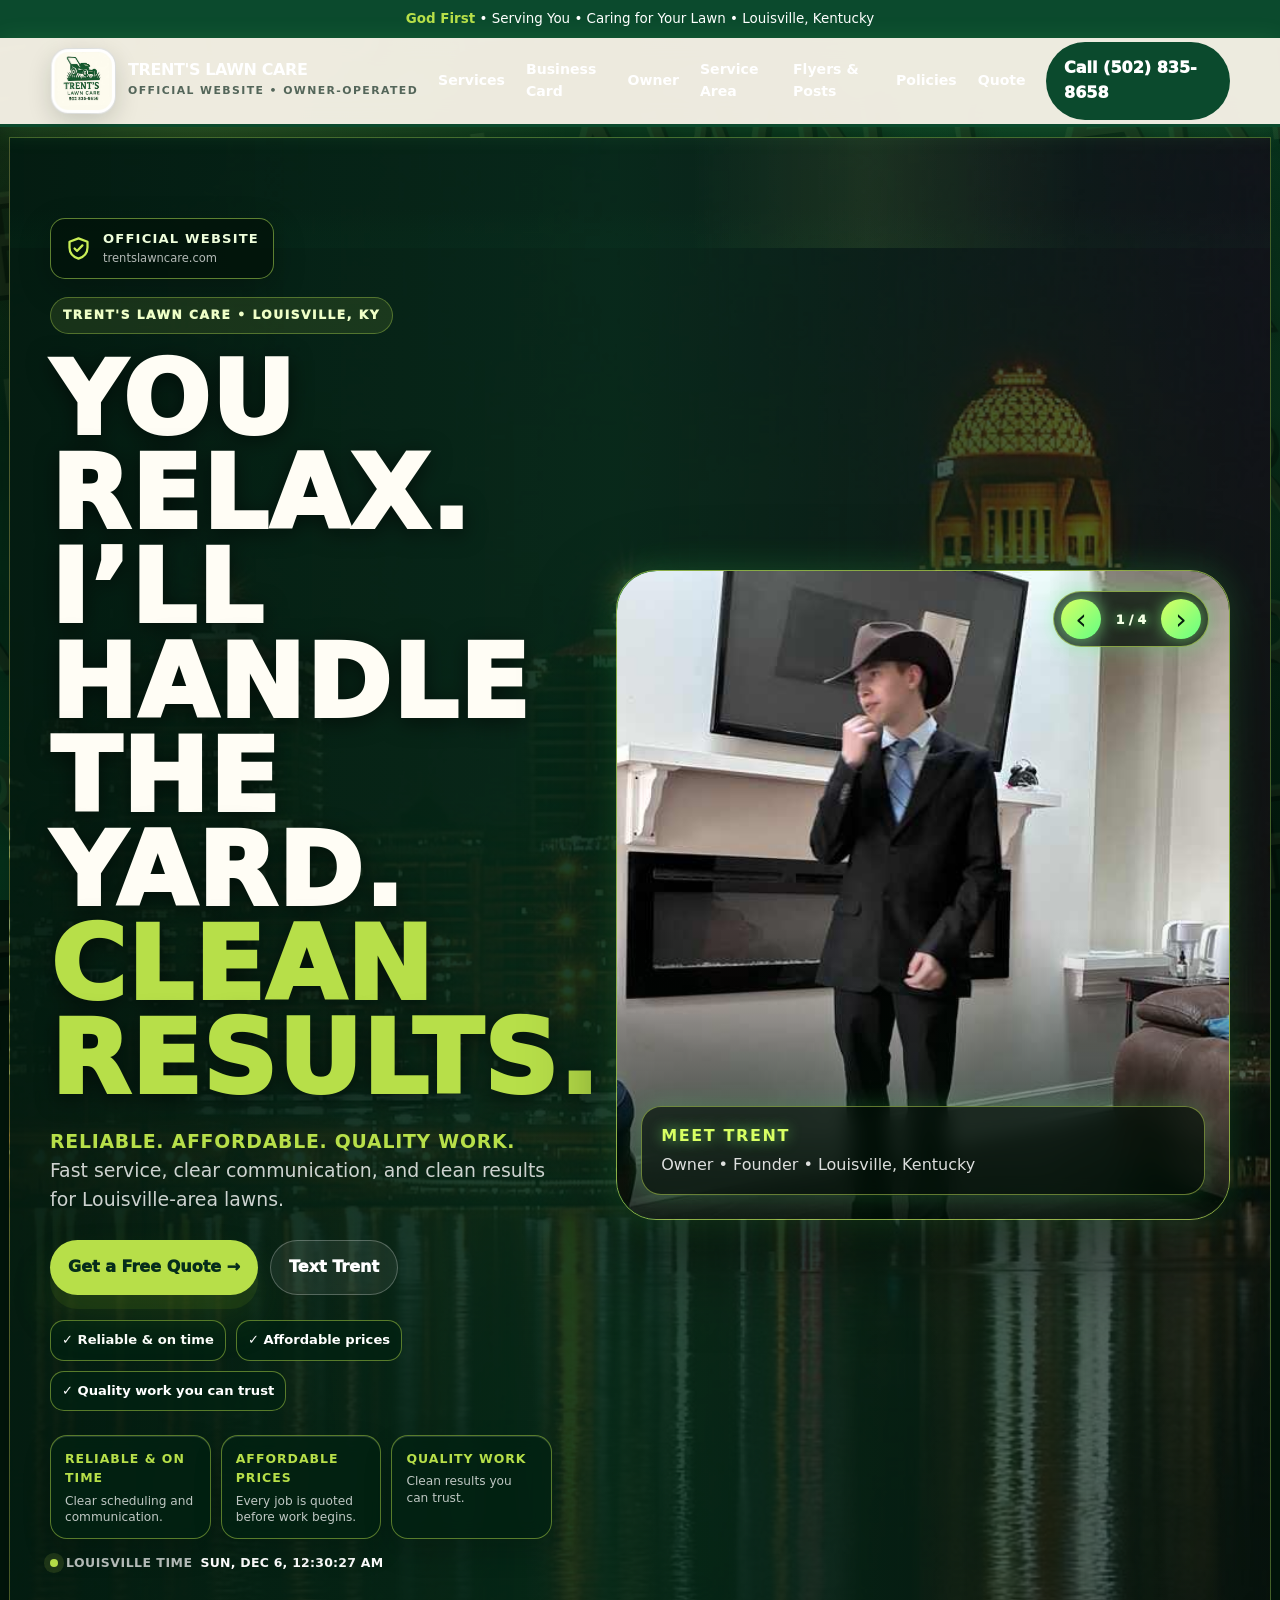
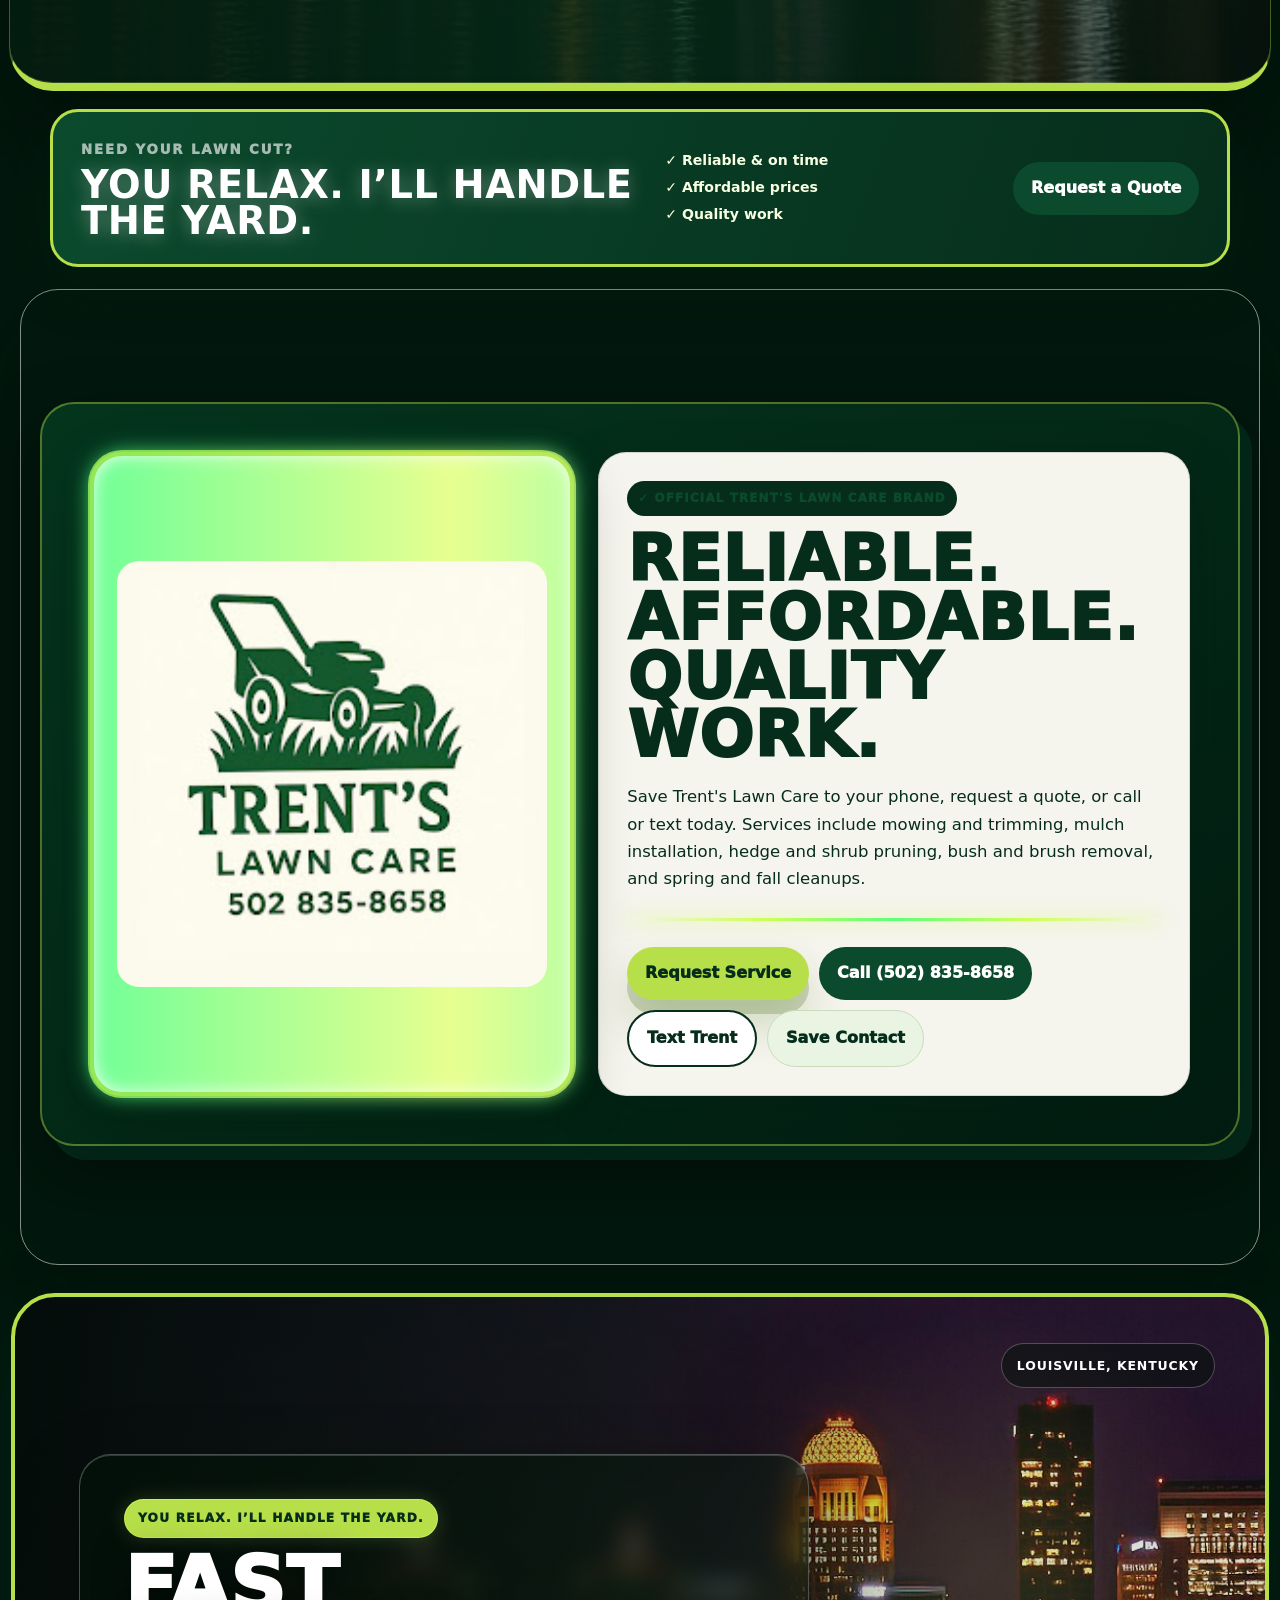
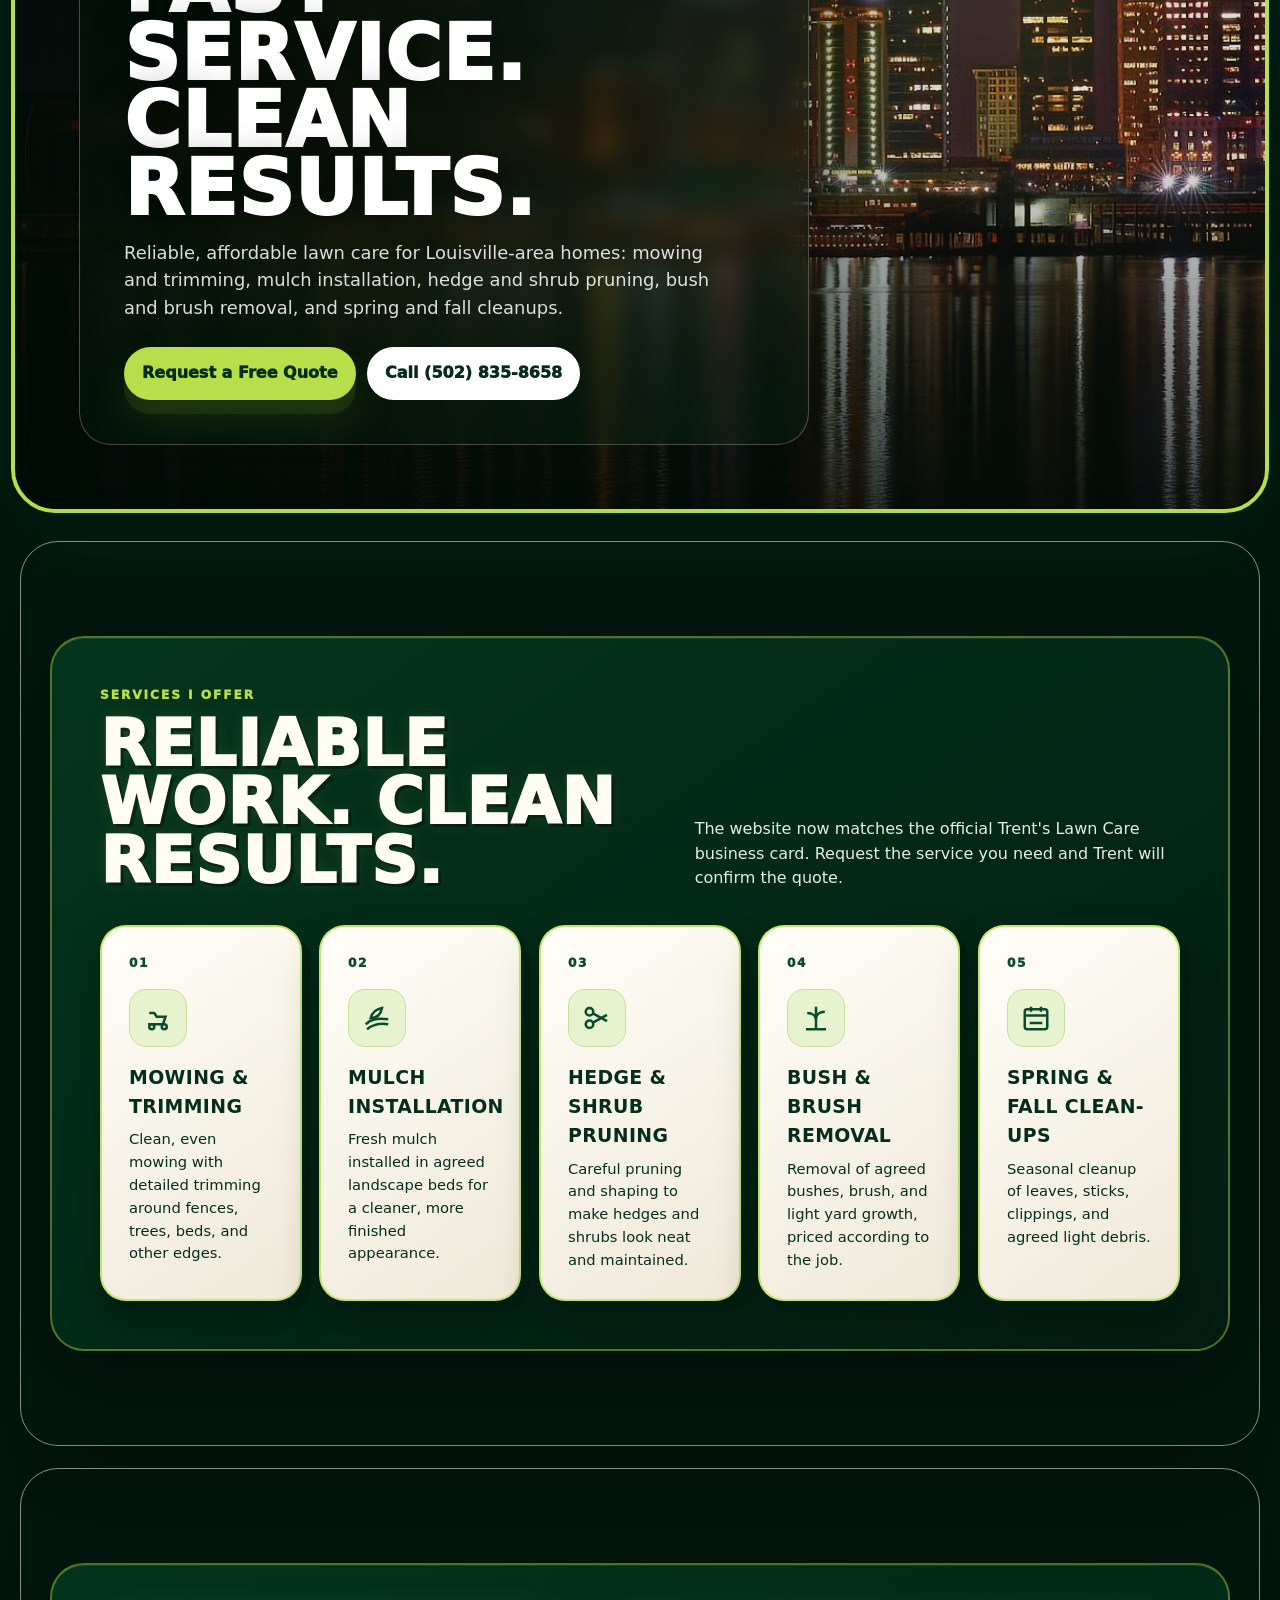
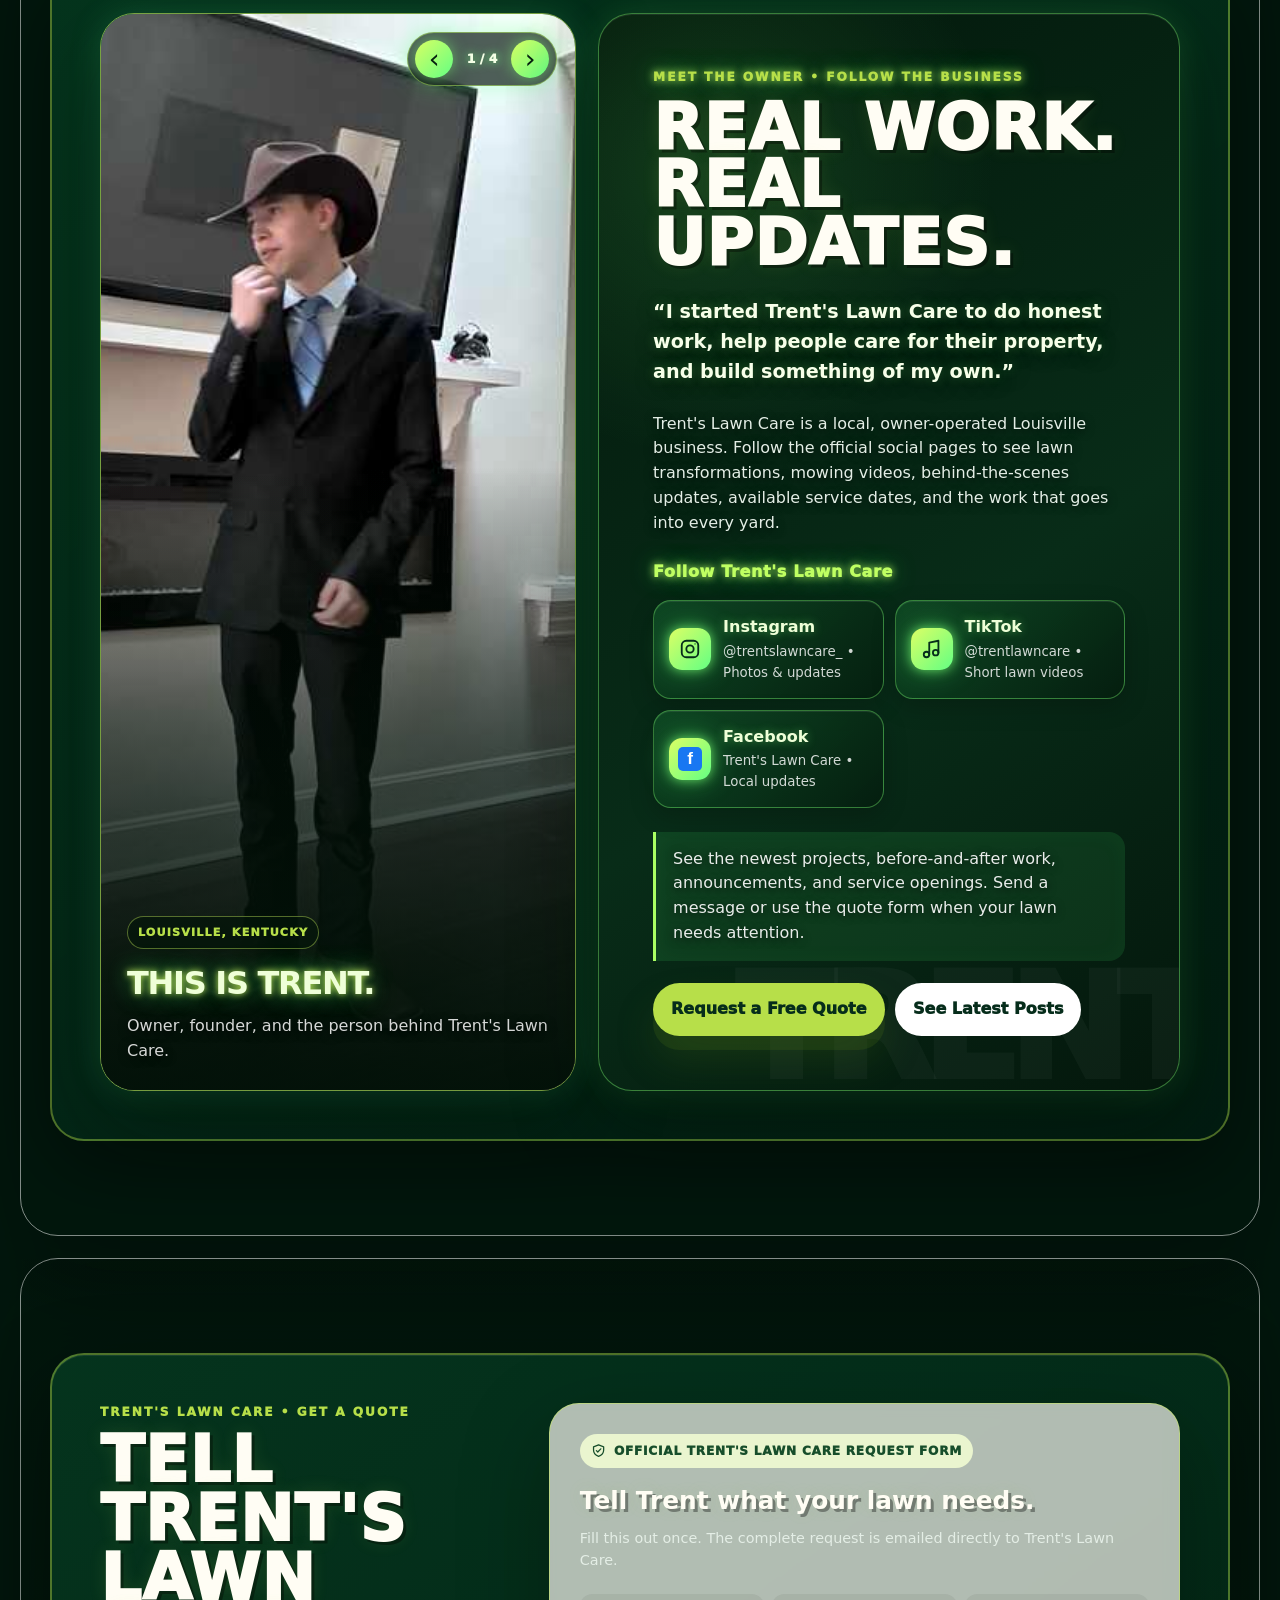
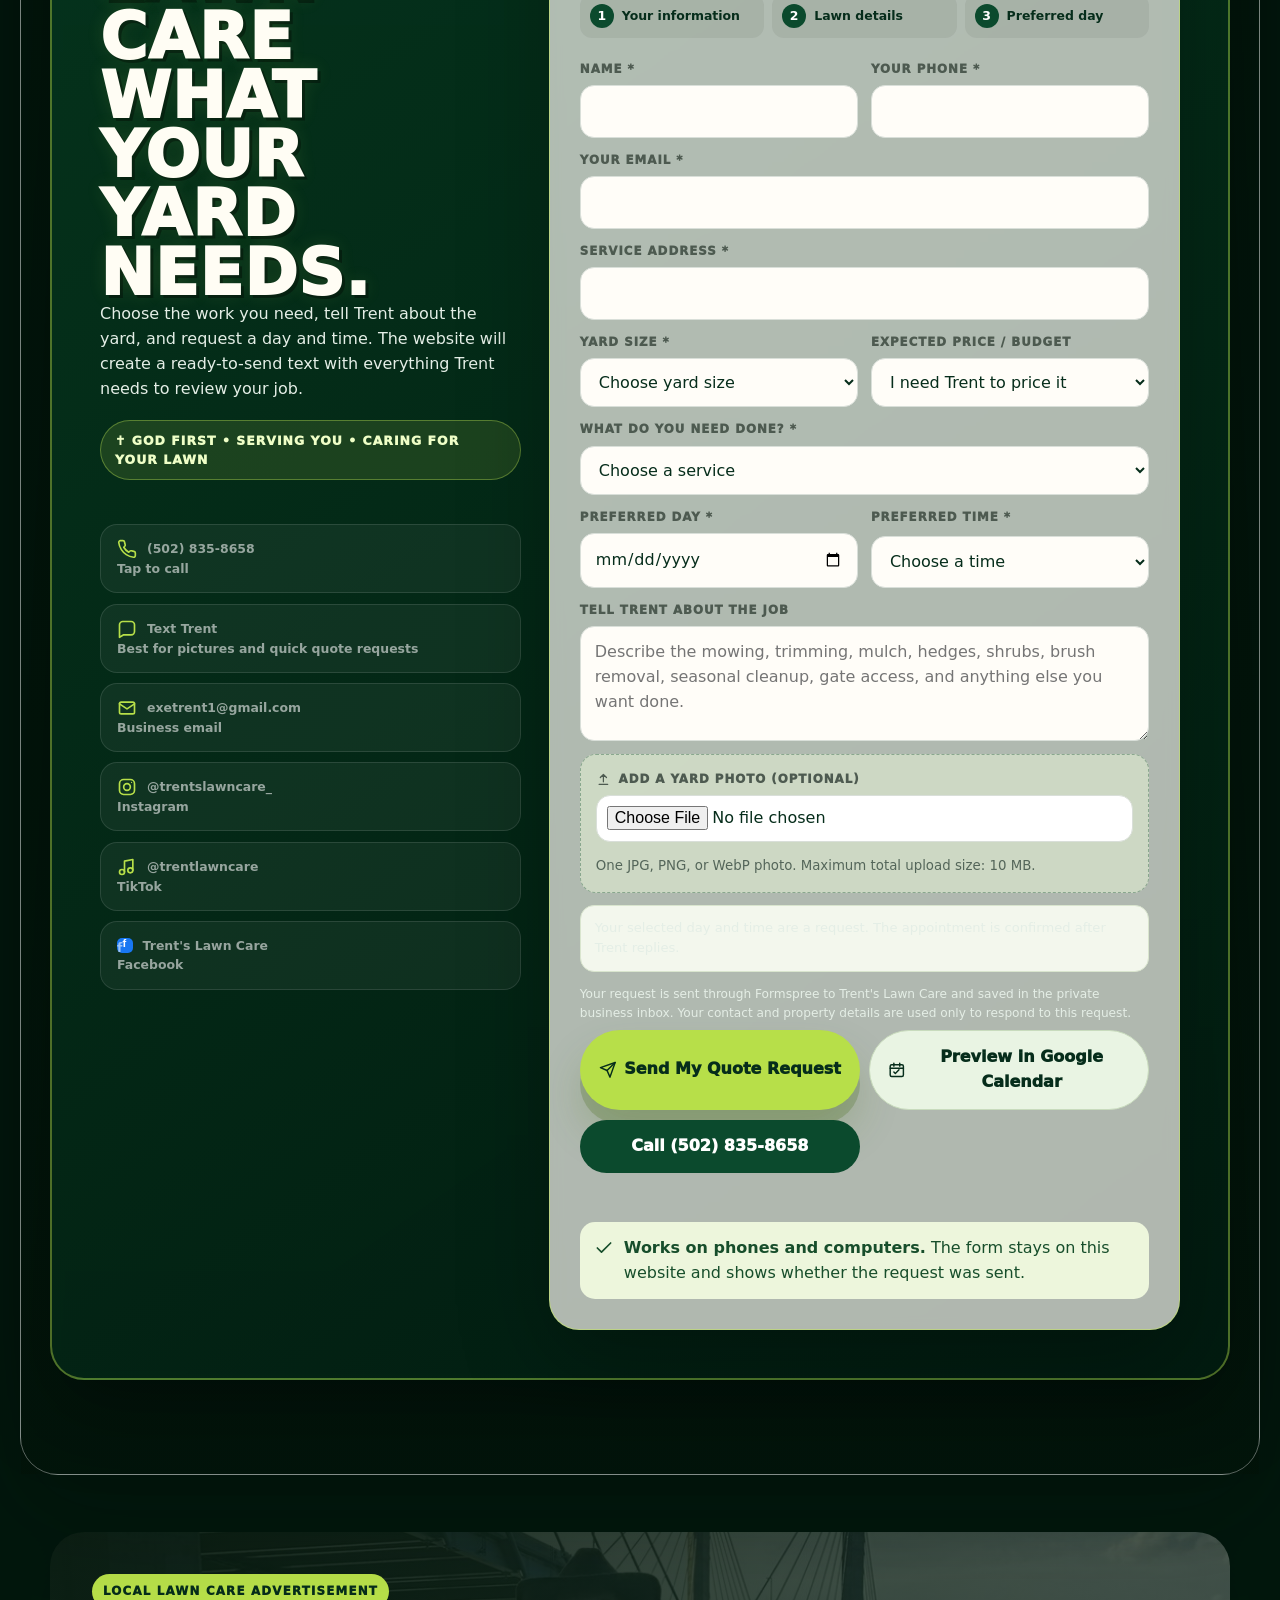
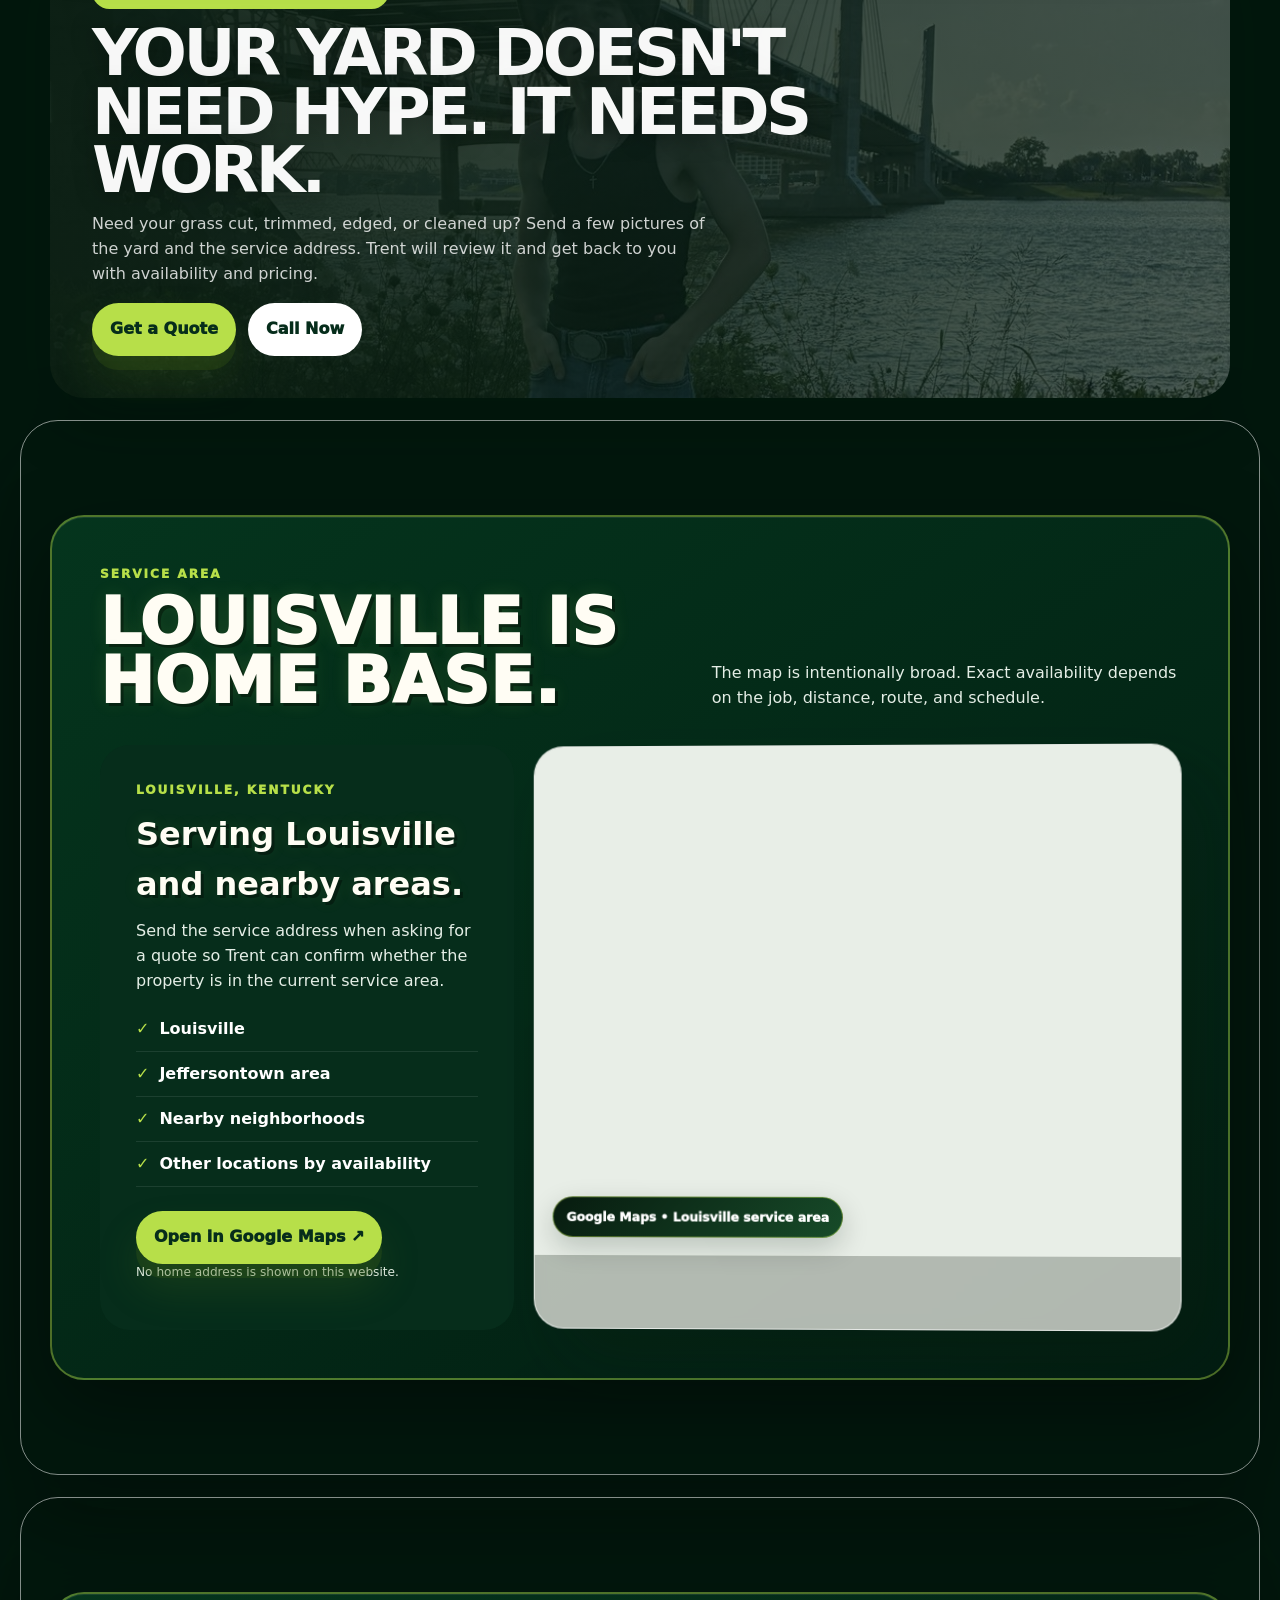
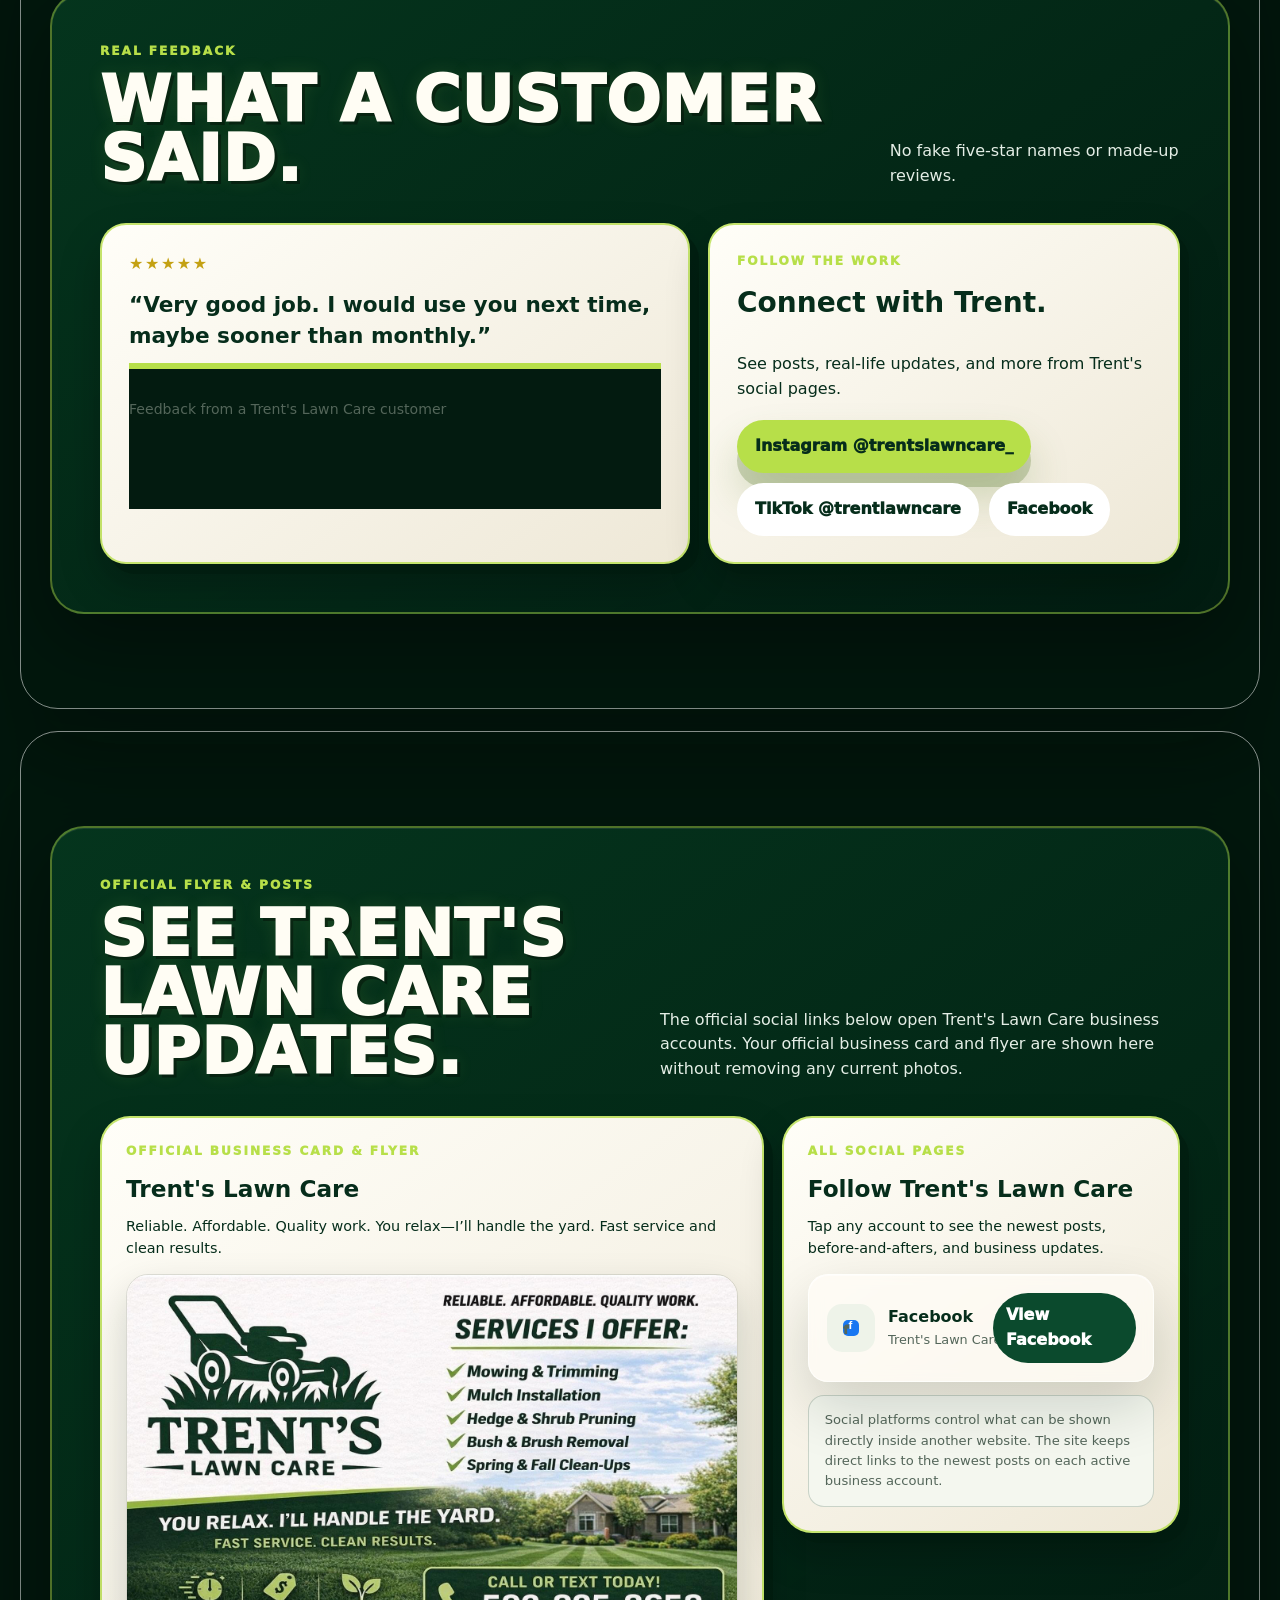
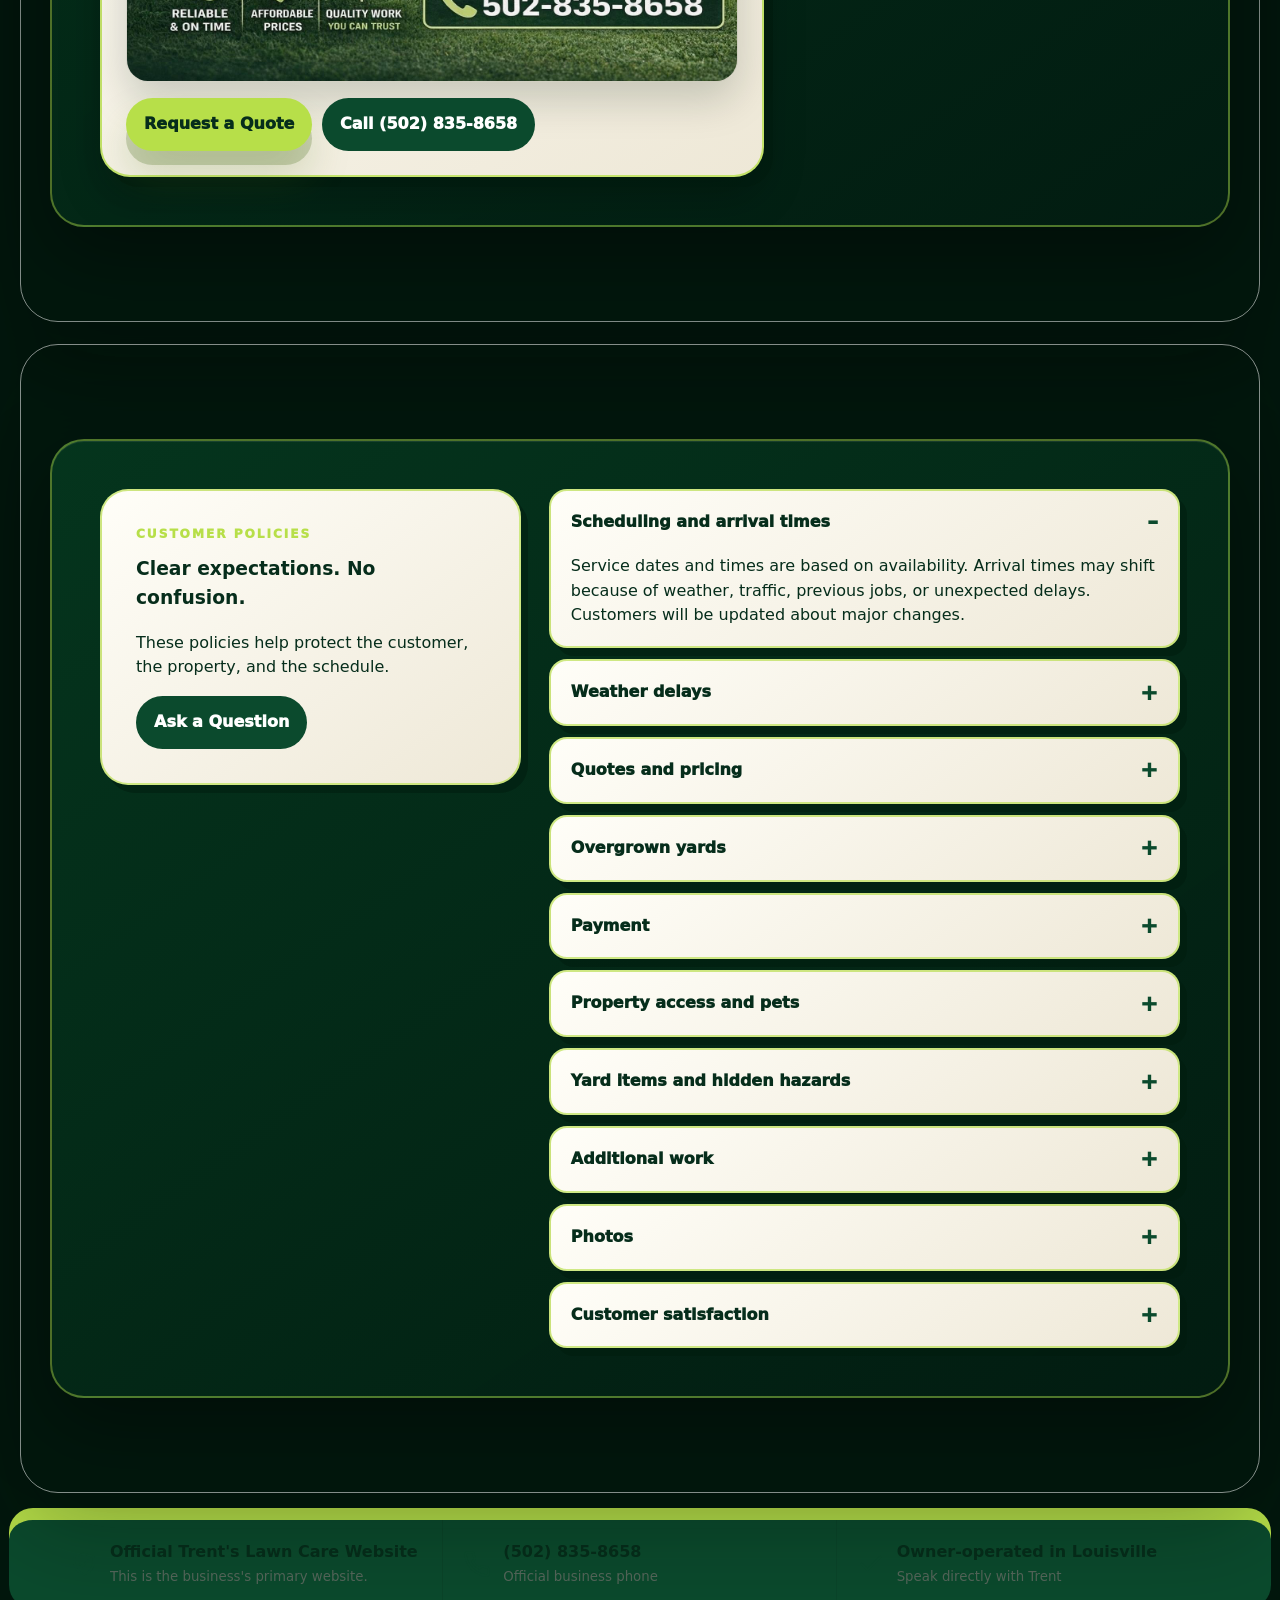
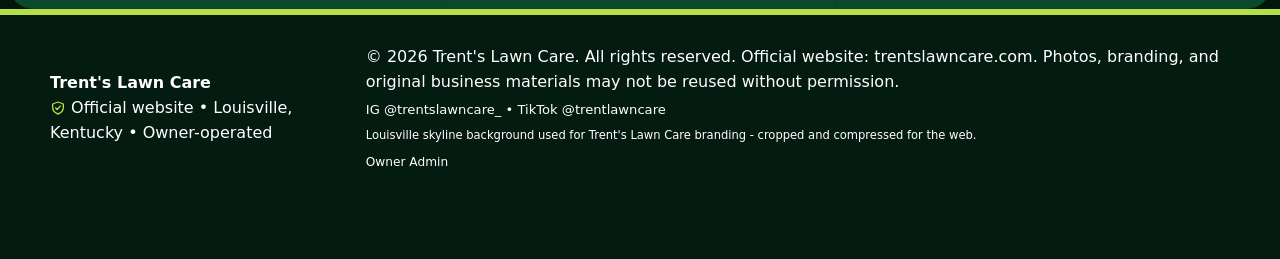
==== commit b2e54665: "Add full-page dark business card style with 3D brand background" ====
--- a/index.html
+++ b/index.html
@@ -1136,6 +1136,73 @@
   .hero-grid{padding-top:54px}
   .hero h1{font-size:clamp(2.7rem,14vw,4.8rem)}
   .business-card-showcase{border-width:2px}
+}
+
+/* FULL-DARK-3D-BRAND-2026-07-14 */
+html{background:#02170d}
+body{
+  background:
+    radial-gradient(circle at 15% 10%,rgba(183,223,73,.18),transparent 28%),
+    radial-gradient(circle at 85% 44%,rgba(77,170,101,.16),transparent 31%),
+    linear-gradient(145deg,#02170d 0%,#06371f 48%,#031d11 100%)!important;
+  background-attachment:fixed!important;
+  color:#fff;
+  position:relative;
+  isolation:isolate;
+}
+body::before{
+  content:"TRENT’S LAWN CARE\A TRENT’S LAWN CARE\A TRENT’S LAWN CARE\A TRENT’S LAWN CARE\A TRENT’S LAWN CARE\A TRENT’S LAWN CARE\A TRENT’S LAWN CARE\A TRENT’S LAWN CARE";
+  white-space:pre;
+  position:fixed;
+  z-index:-1;
+  inset:-12vh -15vw;
+  overflow:hidden;
+  transform:rotate(-7deg);
+  font-family:Impact,"Arial Black",system-ui,sans-serif;
+  font-size:clamp(4.5rem,11vw,10rem);
+  line-height:1.32;
+  letter-spacing:.04em;
+  color:rgba(226,255,159,.07);
+  text-shadow:5px 5px 0 rgba(0,0,0,.32),10px 10px 25px rgba(0,0,0,.24);
+  pointer-events:none;
+}
+main,.section,.owner-section,.posts-section,.quote-section{background:transparent!important}
+main>.section>.wrap,.owner-section>.wrap,.posts-section>.wrap{
+  background:linear-gradient(145deg,rgba(5,56,31,.9),rgba(2,29,17,.92))!important;
+  border:2px solid rgba(183,223,73,.42);
+  border-radius:34px;
+  padding:clamp(22px,4vw,48px);
+  box-shadow:0 28px 80px rgba(0,0,0,.36),inset 0 1px 0 rgba(255,255,255,.08);
+  backdrop-filter:blur(8px);
+}
+.section h2,.section h3,.section-head h2{color:#fffdf4!important;text-shadow:3px 3px 0 rgba(0,0,0,.35),0 0 18px rgba(183,223,73,.12)}
+.section p,.section-head p{color:#e4eee6!important}
+.section .kicker,.section-head .kicker{color:var(--lime)!important}
+.card,.service-card,.embed-card,.social-card,.review{
+  background:linear-gradient(145deg,#fffef8,#eee8d7)!important;
+  color:var(--ink)!important;
+  border:2px solid rgba(183,223,73,.78)!important;
+  box-shadow:9px 10px 0 rgba(0,28,15,.55),0 20px 42px rgba(0,0,0,.24)!important;
+}
+.card h3,.service-card h3,.embed-card h3,.card p,.service-card p,.embed-card p{color:var(--ink)!important;text-shadow:none!important}
+.service-card:hover{transform:translate(-3px,-5px);box-shadow:13px 16px 0 rgba(0,28,15,.5),0 28px 48px rgba(0,0,0,.28)!important}
+.business-card-showcase{
+  background:linear-gradient(145deg,#fffef8,#e9e2cf)!important;
+  box-shadow:12px 14px 0 #032517,0 30px 70px rgba(0,0,0,.38)!important
+}
+.business-card-copy h2,.business-card-copy p{color:var(--ink)!important;text-shadow:none!important}
+.policy-intro,.policy-list details{
+  background:linear-gradient(145deg,#fffef8,#eee8d7)!important;
+  color:var(--ink)!important;
+  border:2px solid rgba(183,223,73,.65)!important;
+  box-shadow:7px 8px 0 rgba(0,28,15,.48)!important
+}
+.policy-intro h3,.policy-intro p,.policy-list summary,.policy-list p{color:var(--ink)!important;text-shadow:none!important}
+.official-proof{box-shadow:0 -7px 0 var(--lime)}
+@media(max-width:760px){
+  body::before{font-size:4rem;line-height:1.5;inset:-5vh -40vw}
+  main>.section>.wrap,.owner-section>.wrap,.posts-section>.wrap{border-radius:22px;padding:20px}
+  .card,.service-card,.embed-card{box-shadow:6px 7px 0 rgba(0,28,15,.55),0 16px 30px rgba(0,0,0,.22)!important}
 }
 </style>
 </head>
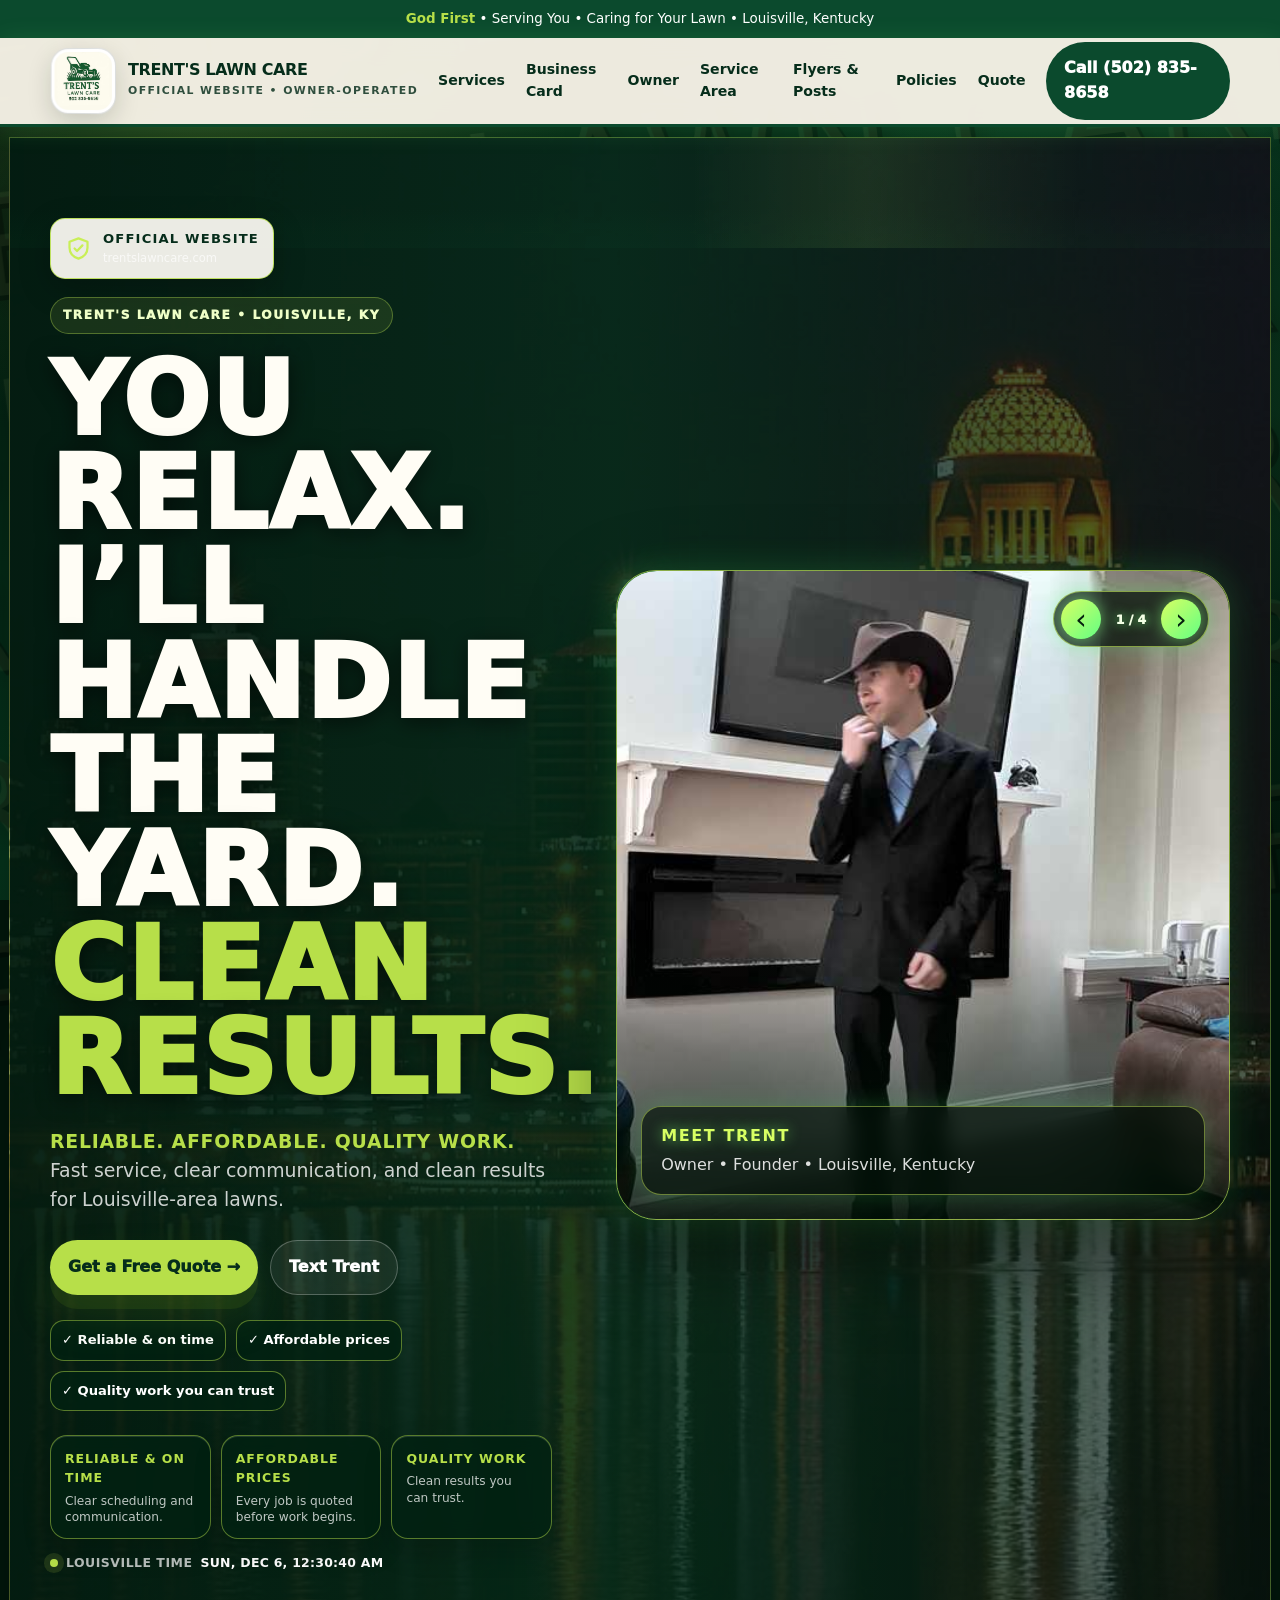
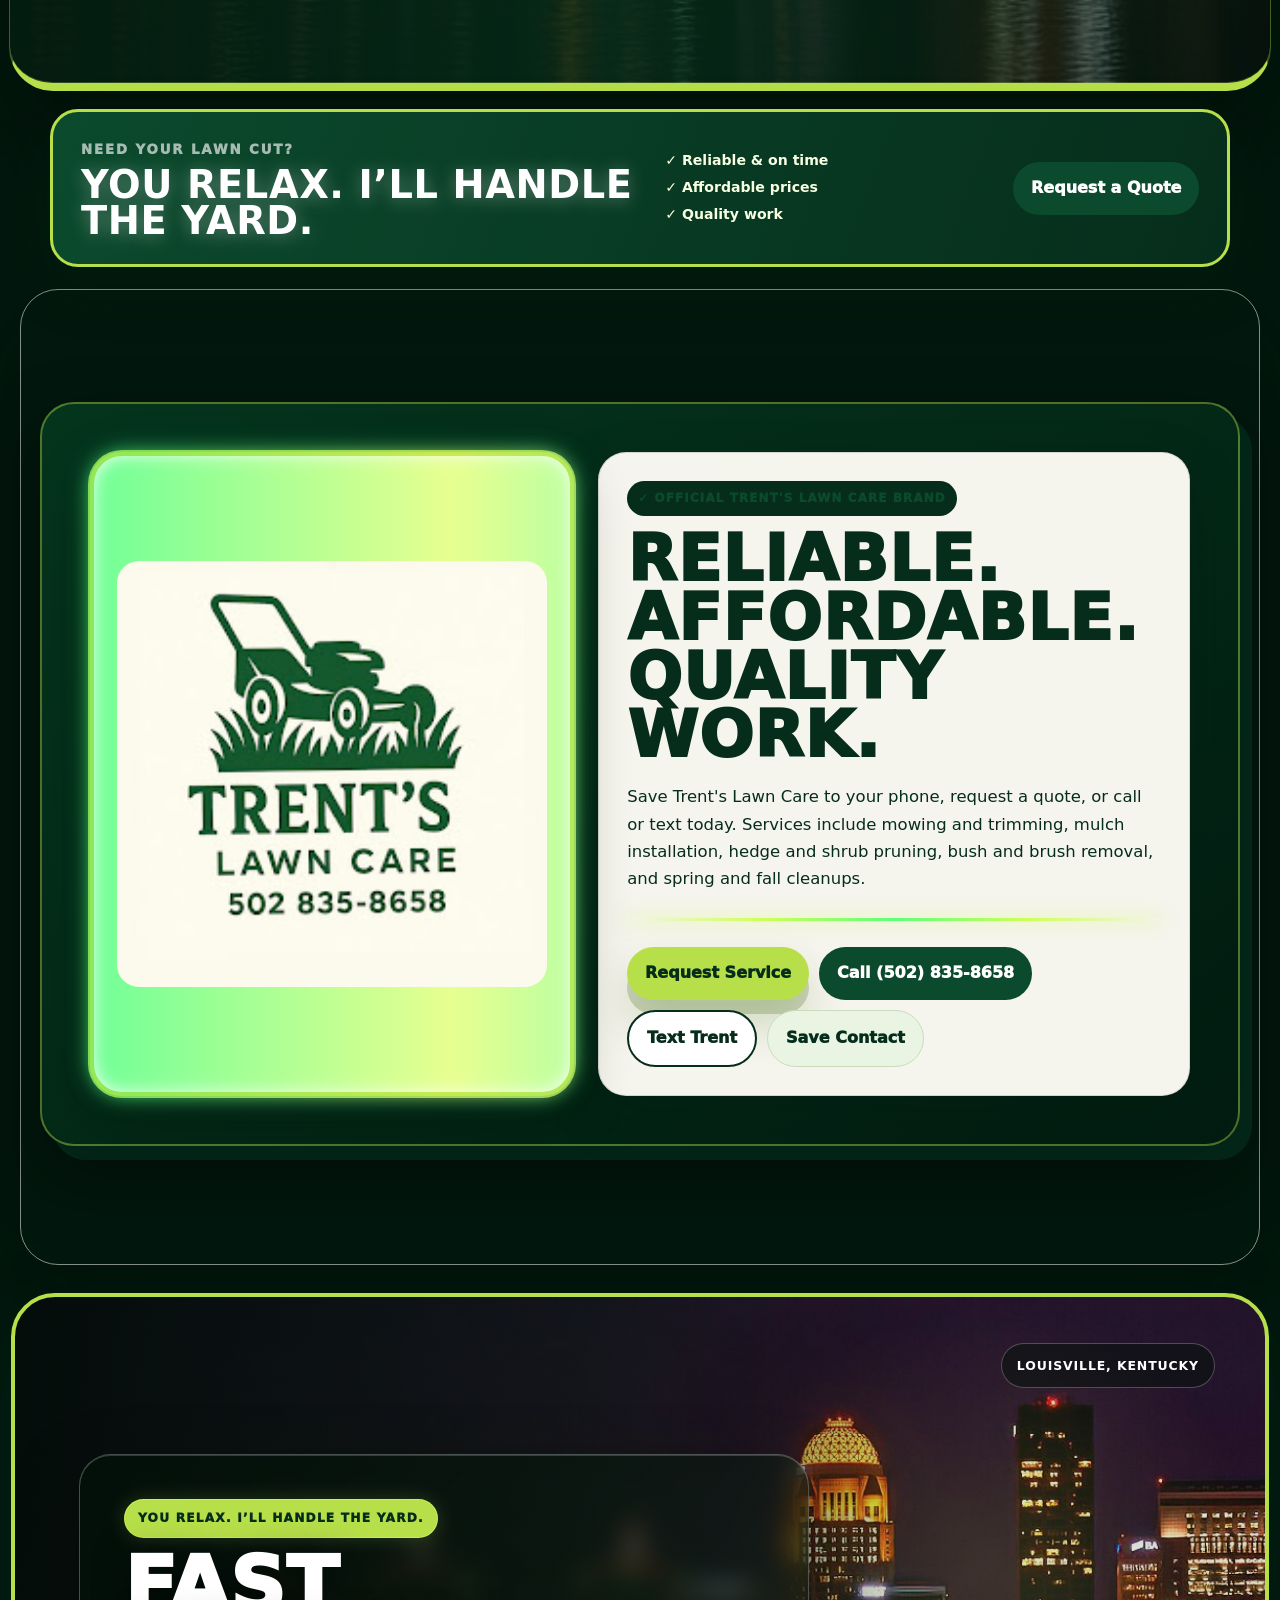
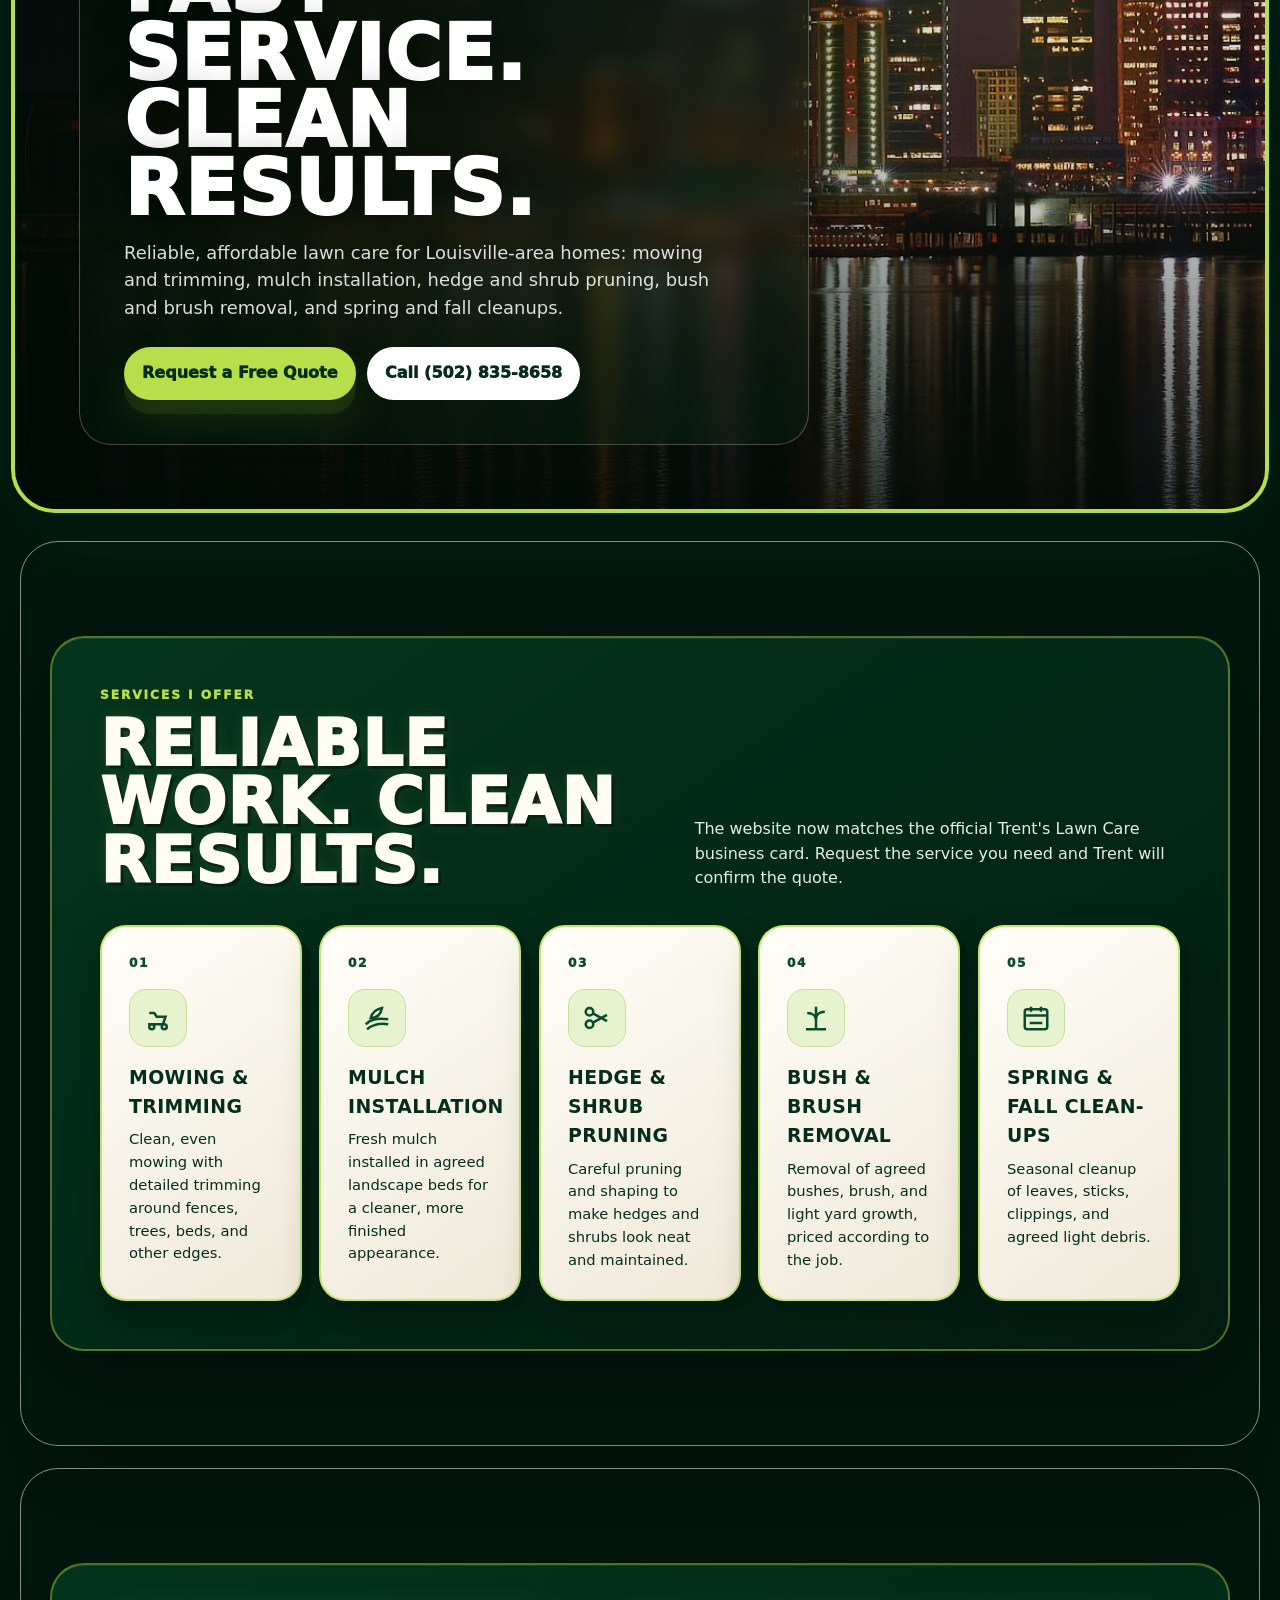
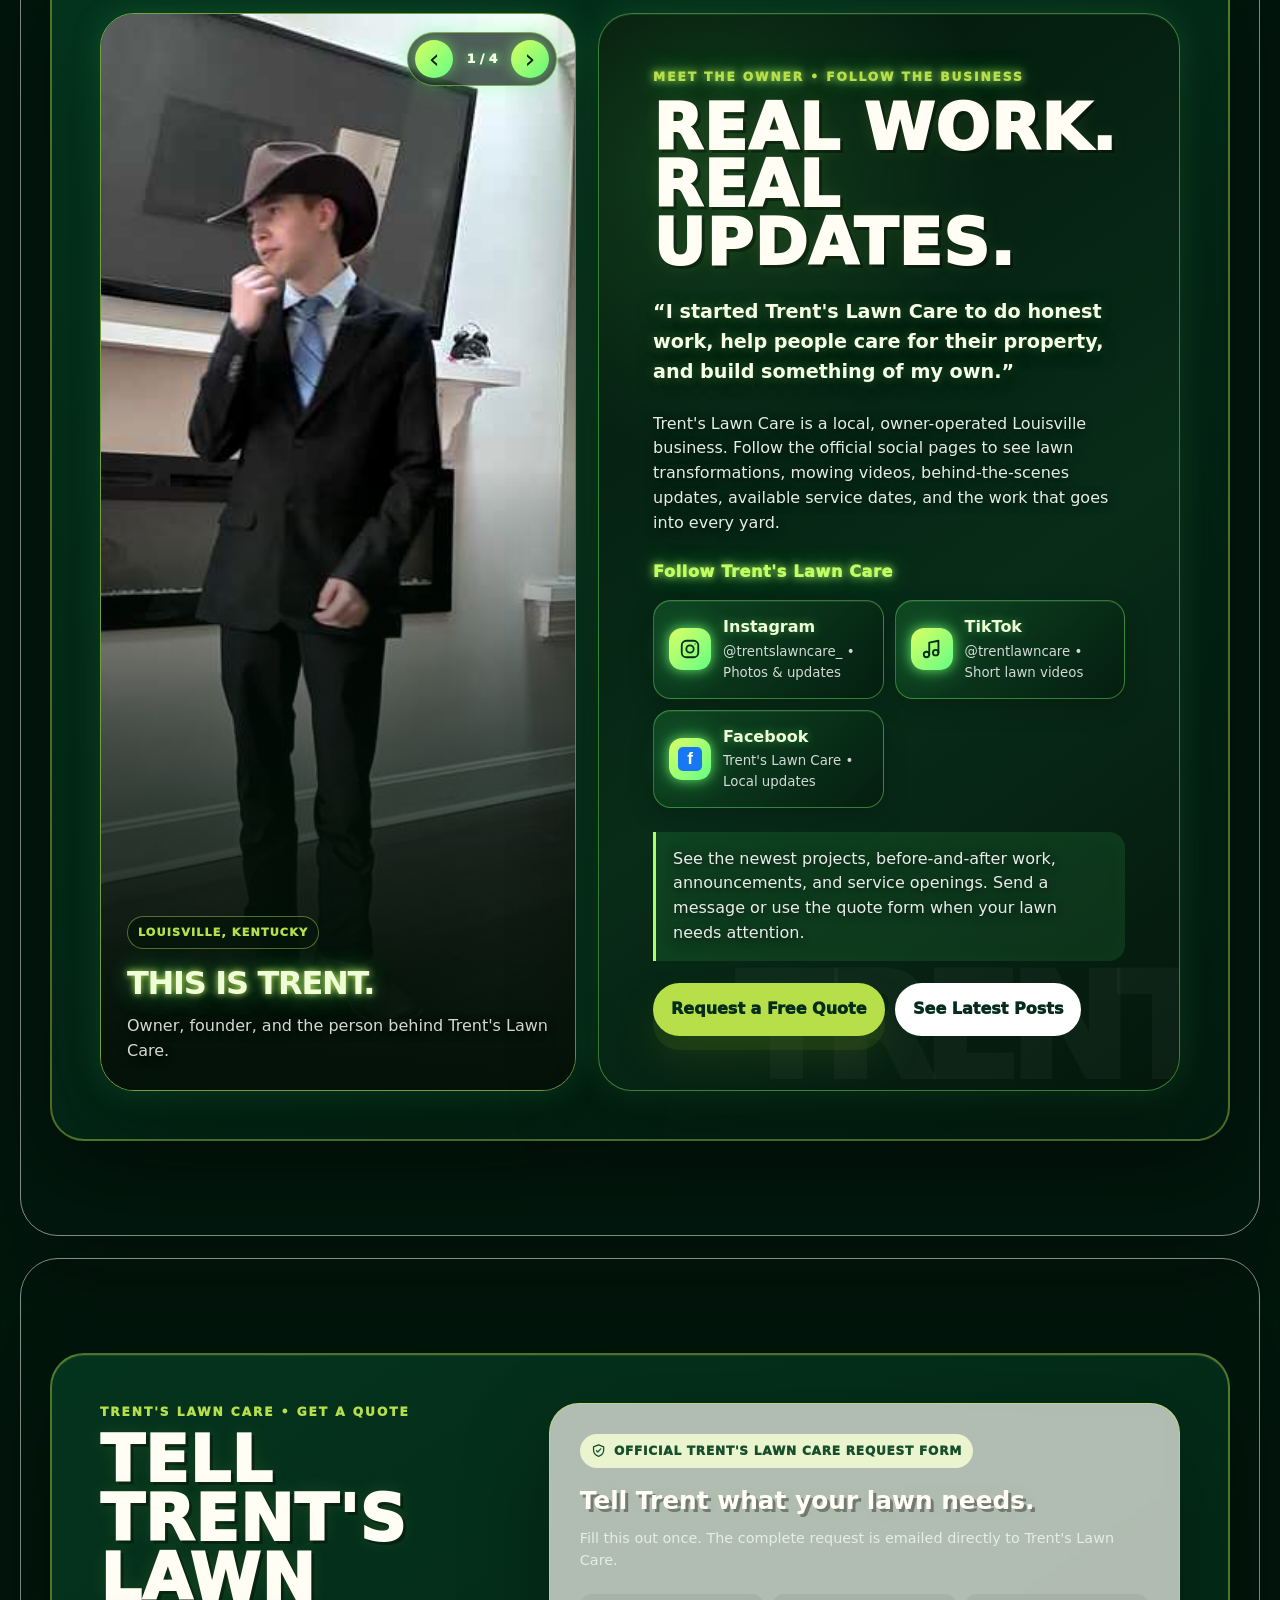
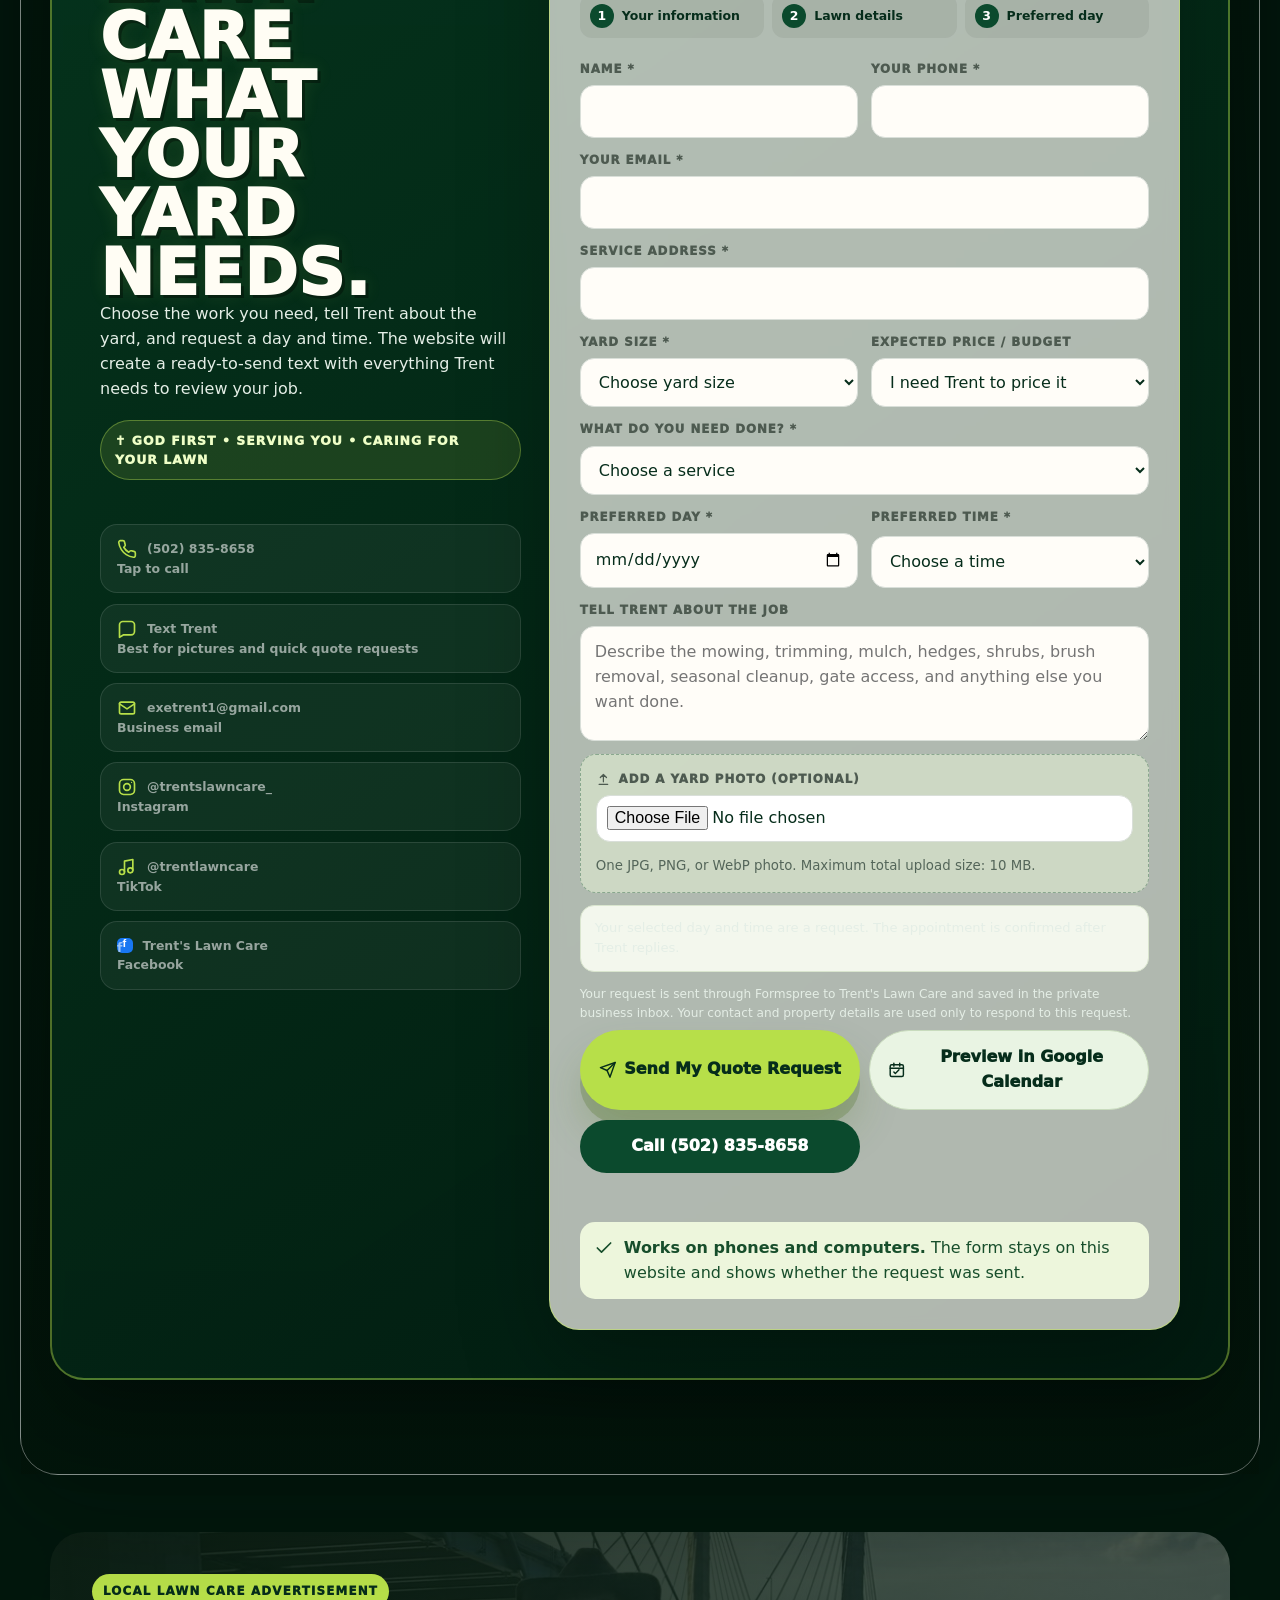
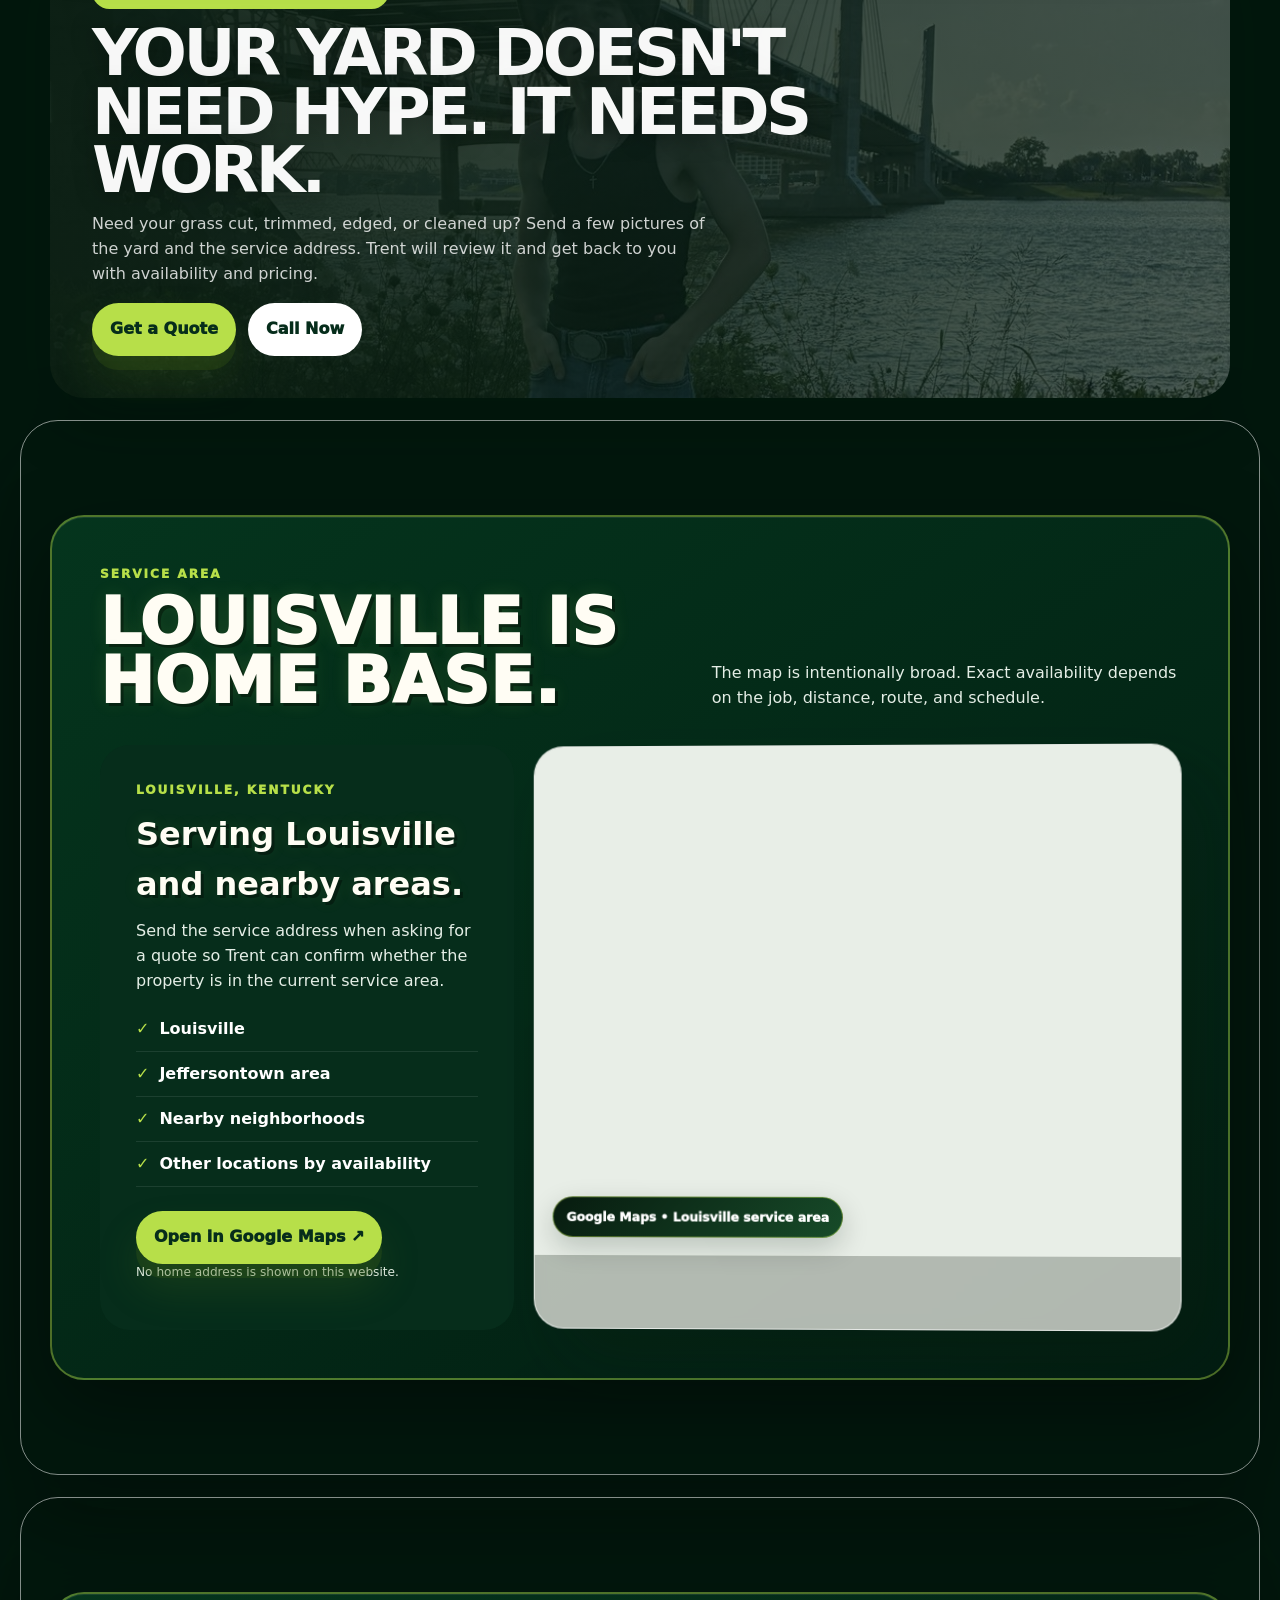
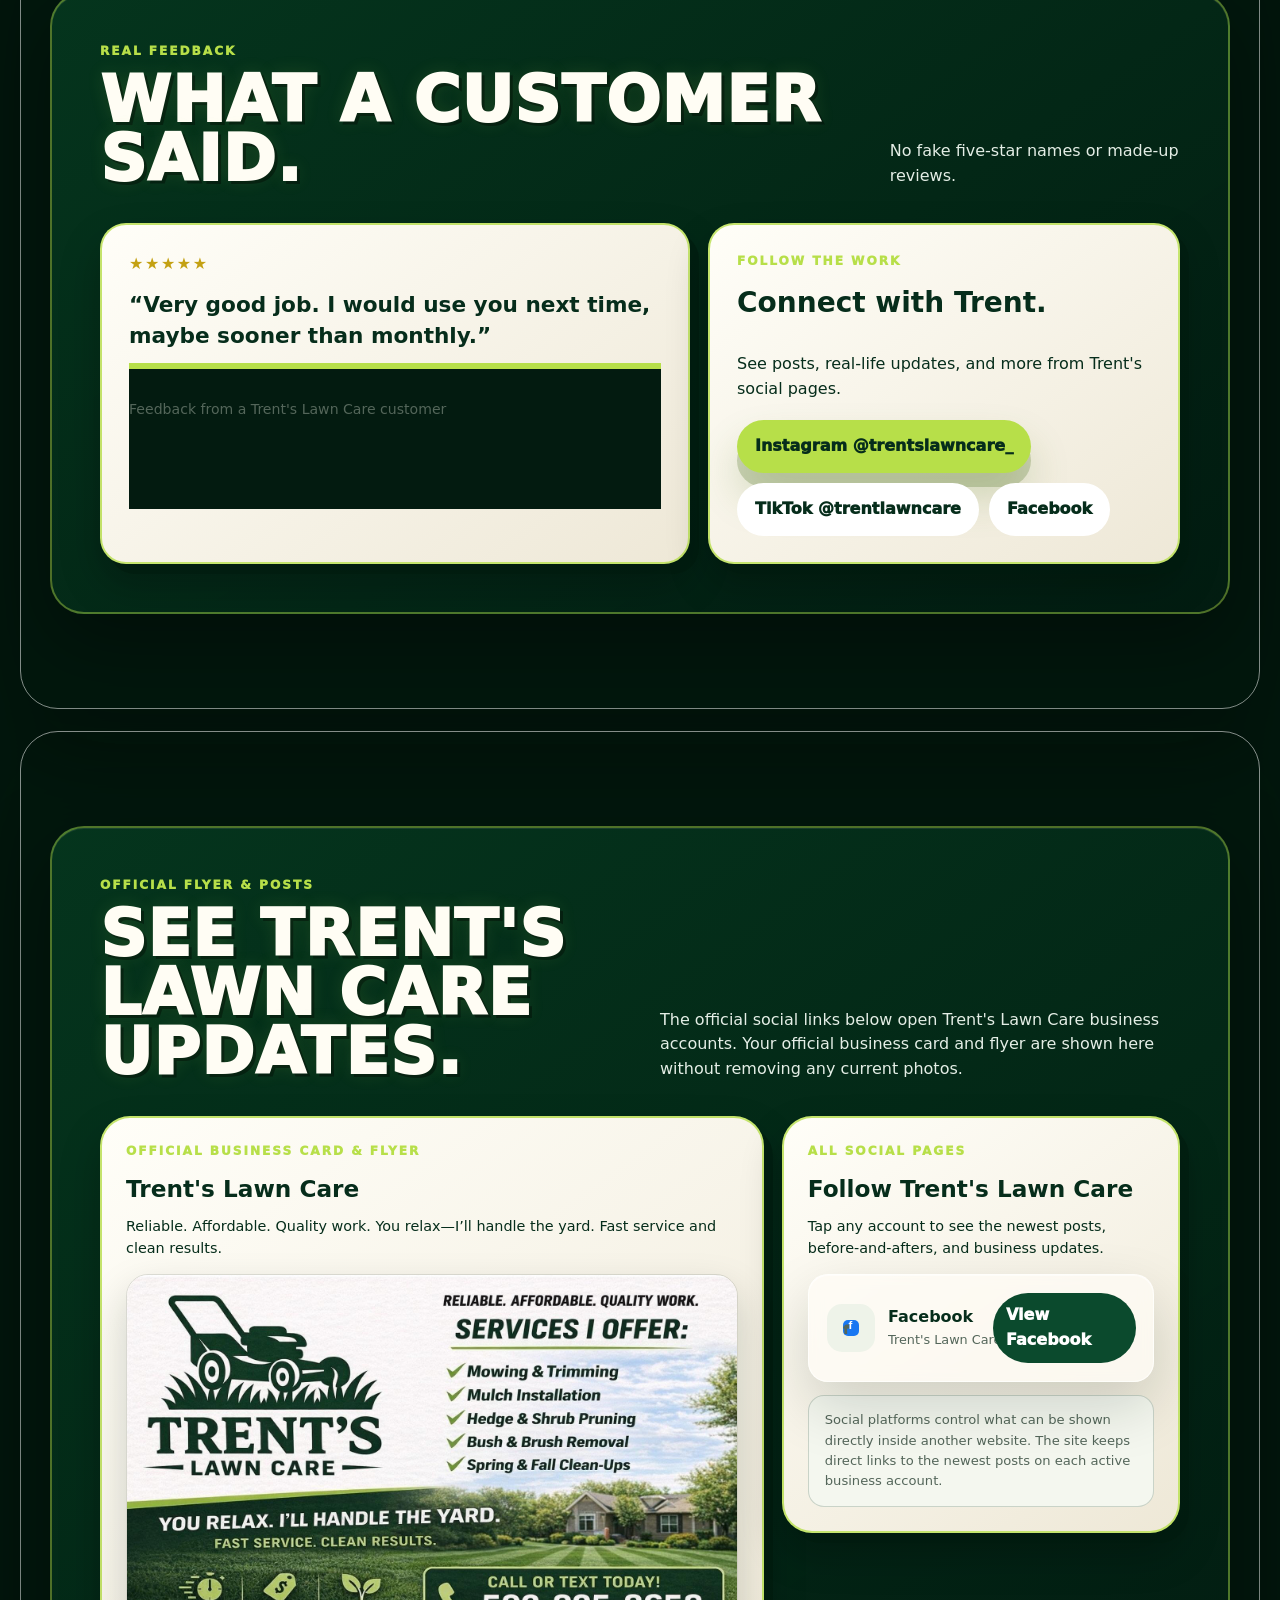
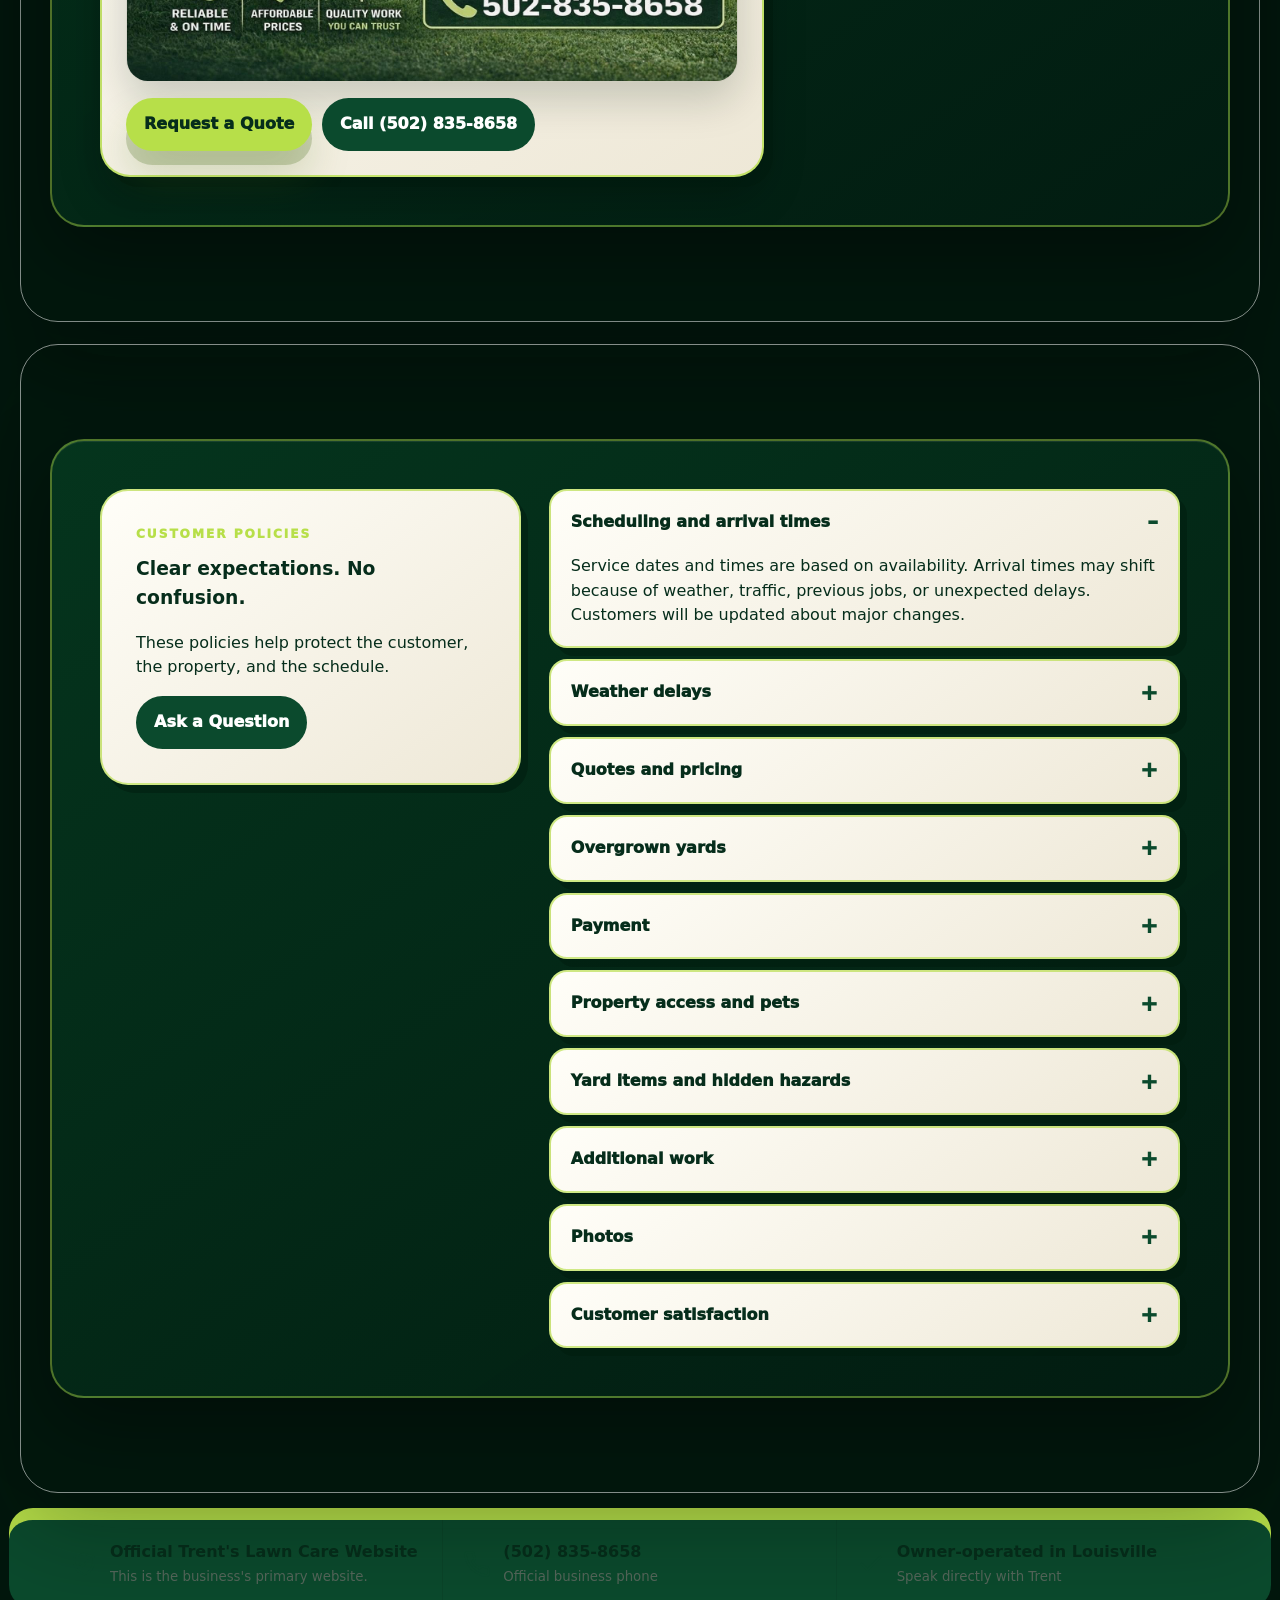
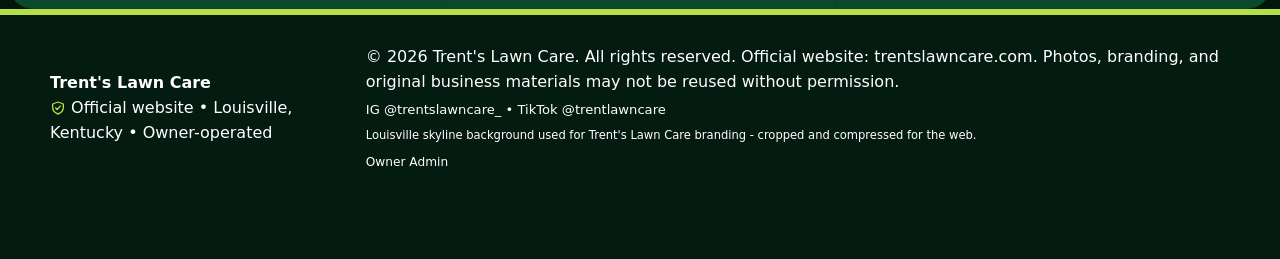
==== commit d3d5348e: "Improve website header text contrast" ====
--- a/index.html
+++ b/index.html
@@ -1204,6 +1204,19 @@
   main>.section>.wrap,.owner-section>.wrap,.posts-section>.wrap{border-radius:22px;padding:20px}
   .card,.service-card,.embed-card{box-shadow:6px 7px 0 rgba(0,28,15,.55),0 16px 30px rgba(0,0,0,.22)!important}
 }
+
+/* CONTRAST-FIX-2026-07-14 */
+header .brand strong,
+header .brand span,
+header .navlinks a,
+header .menu{
+  color:var(--ink)!important;
+}
+header .brand span{opacity:.82}
+header .navlinks a:hover{color:var(--green)!important}
+.official-site-badge{color:var(--ink)!important;background:rgba(255,253,247,.92)!important;border-color:rgba(183,223,73,.85)!important}
+.hero .eyebrow{color:#efffc7!important}
+.business-card-copy,.business-card-copy h2,.business-card-copy p{color:var(--ink)!important}
 </style>
 </head>
 <body>
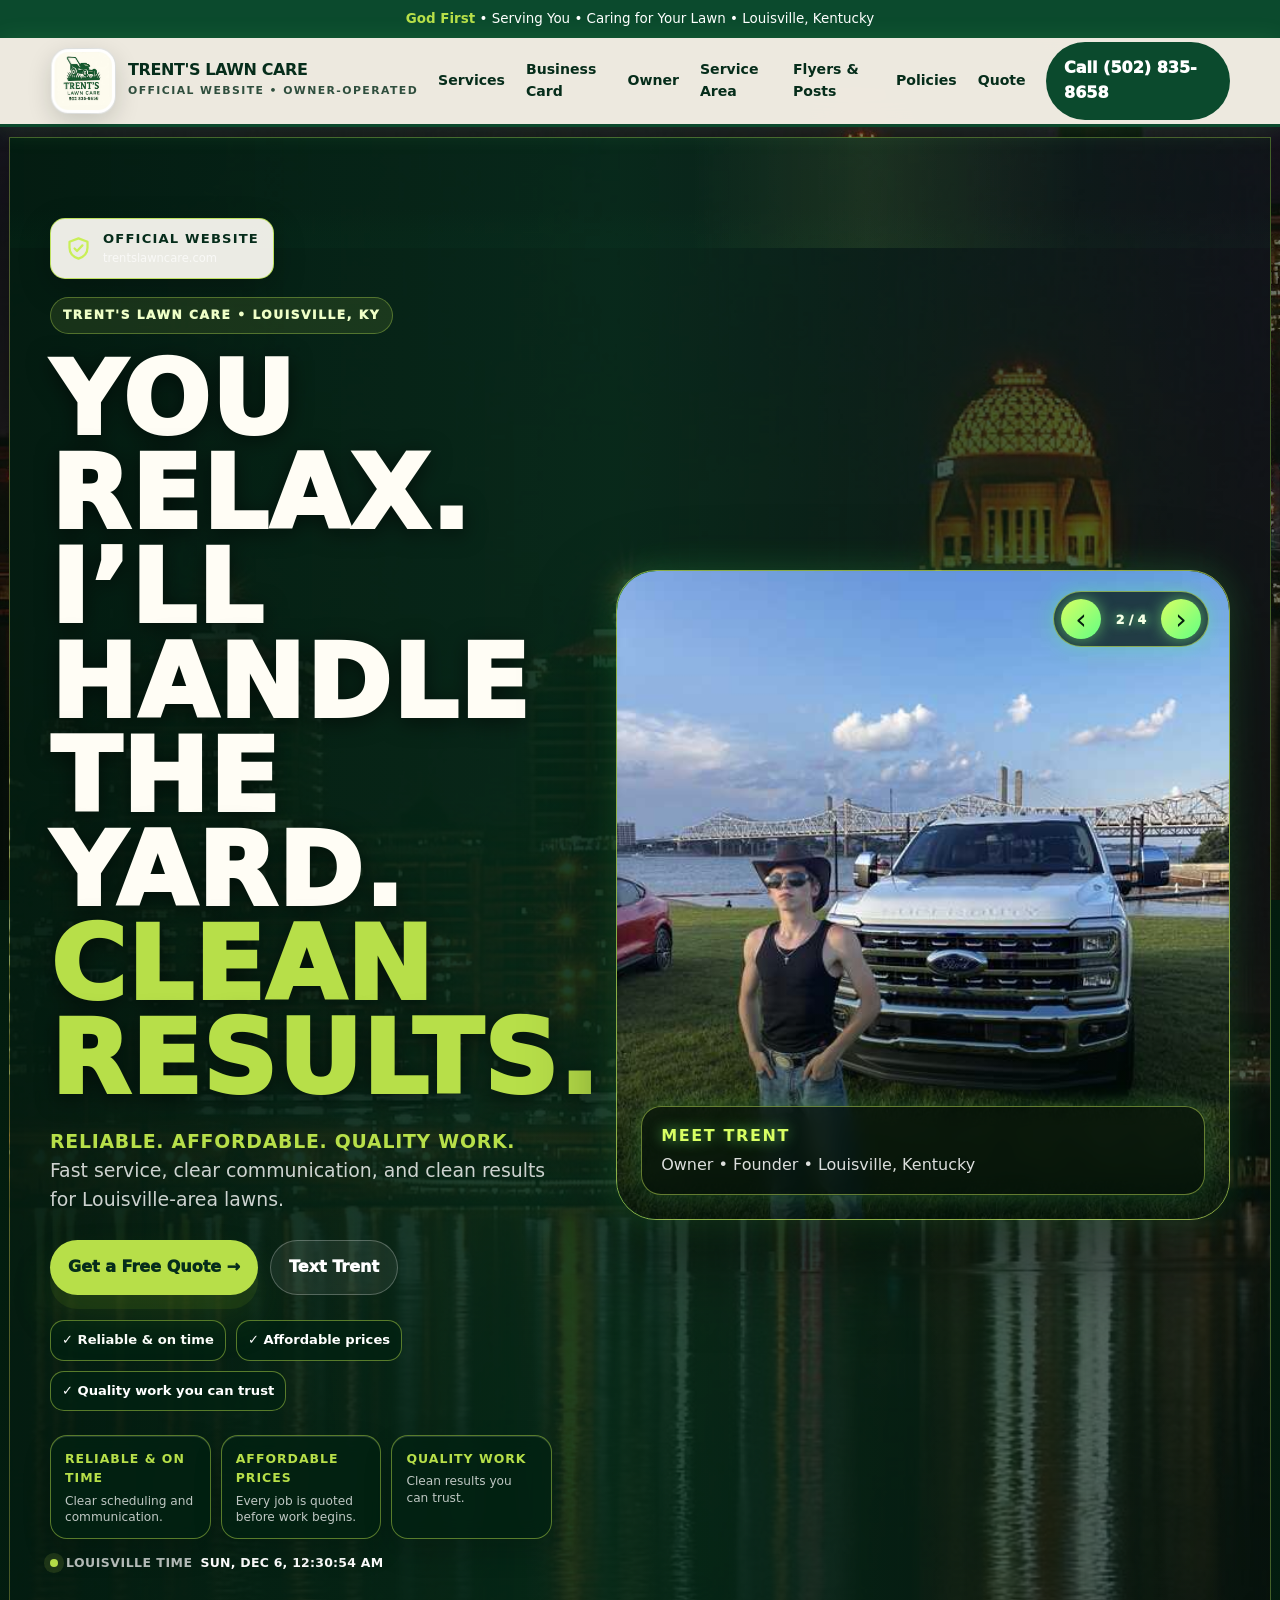
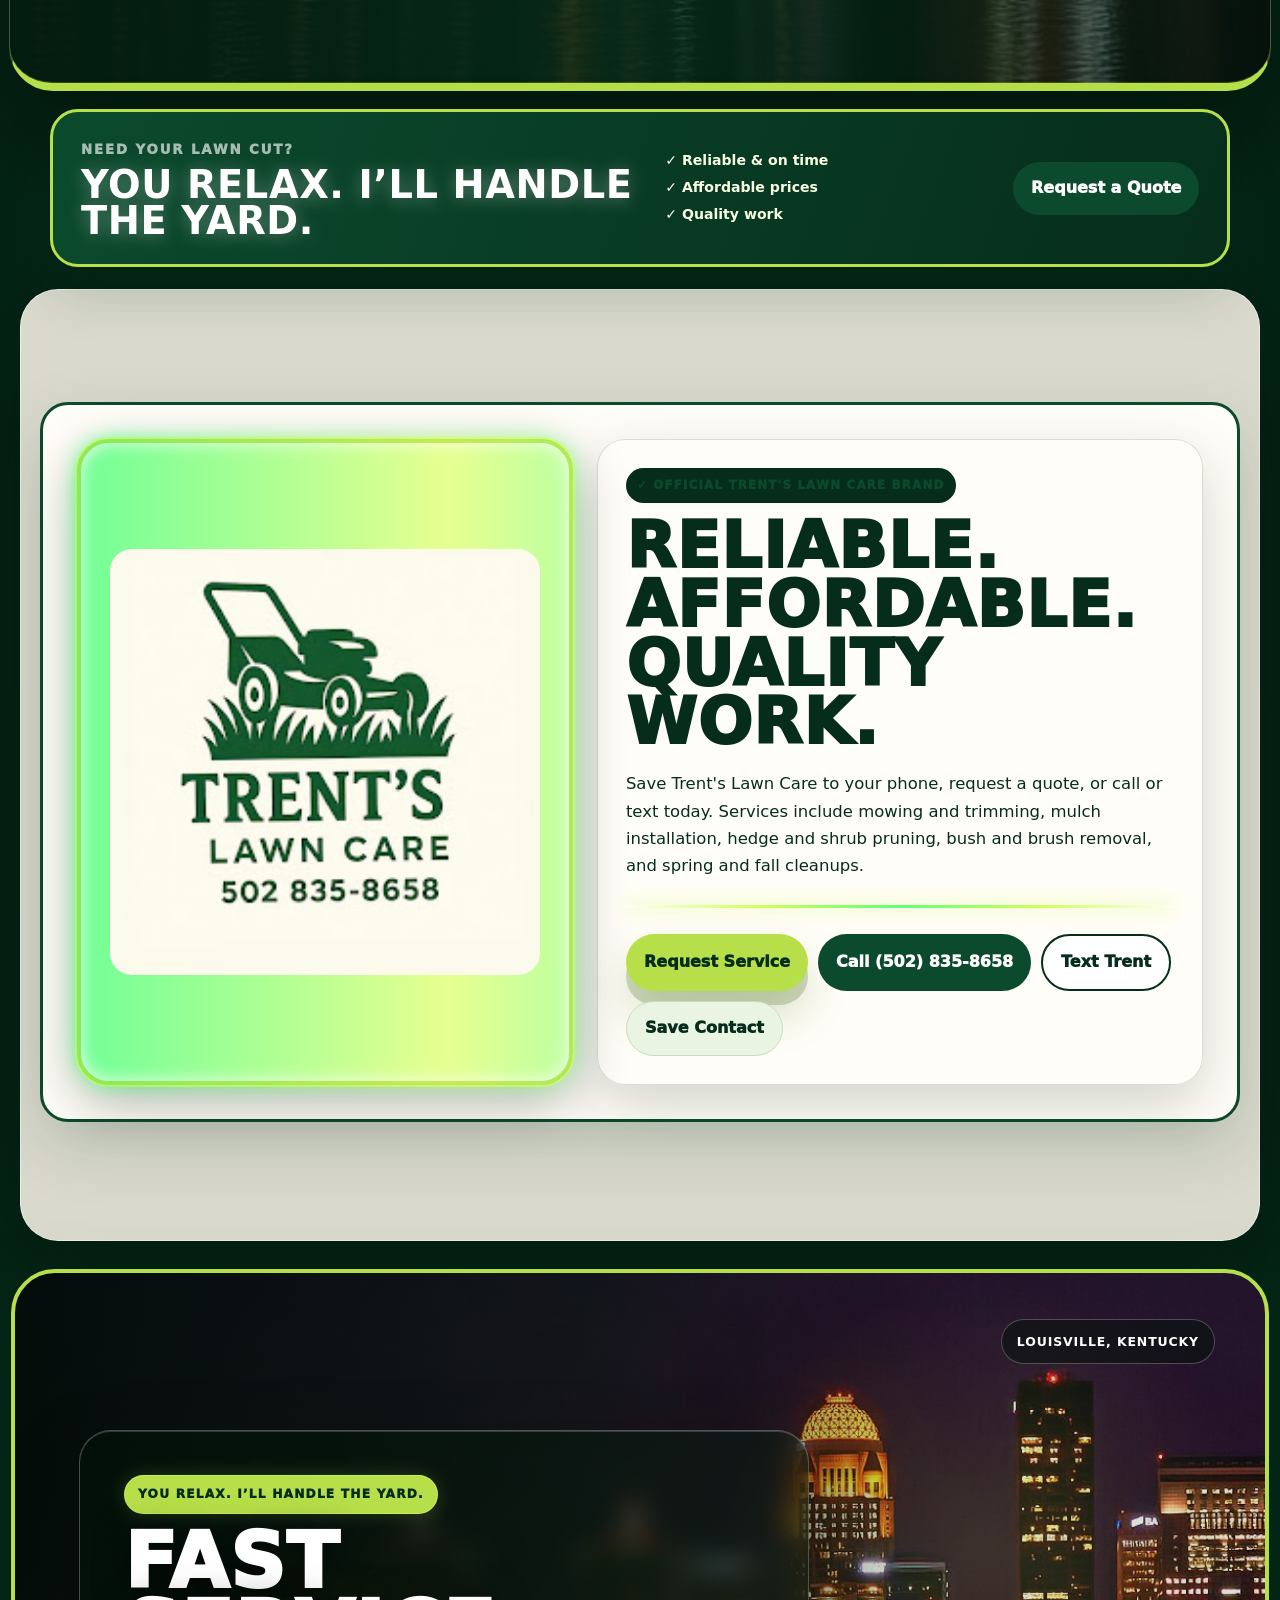
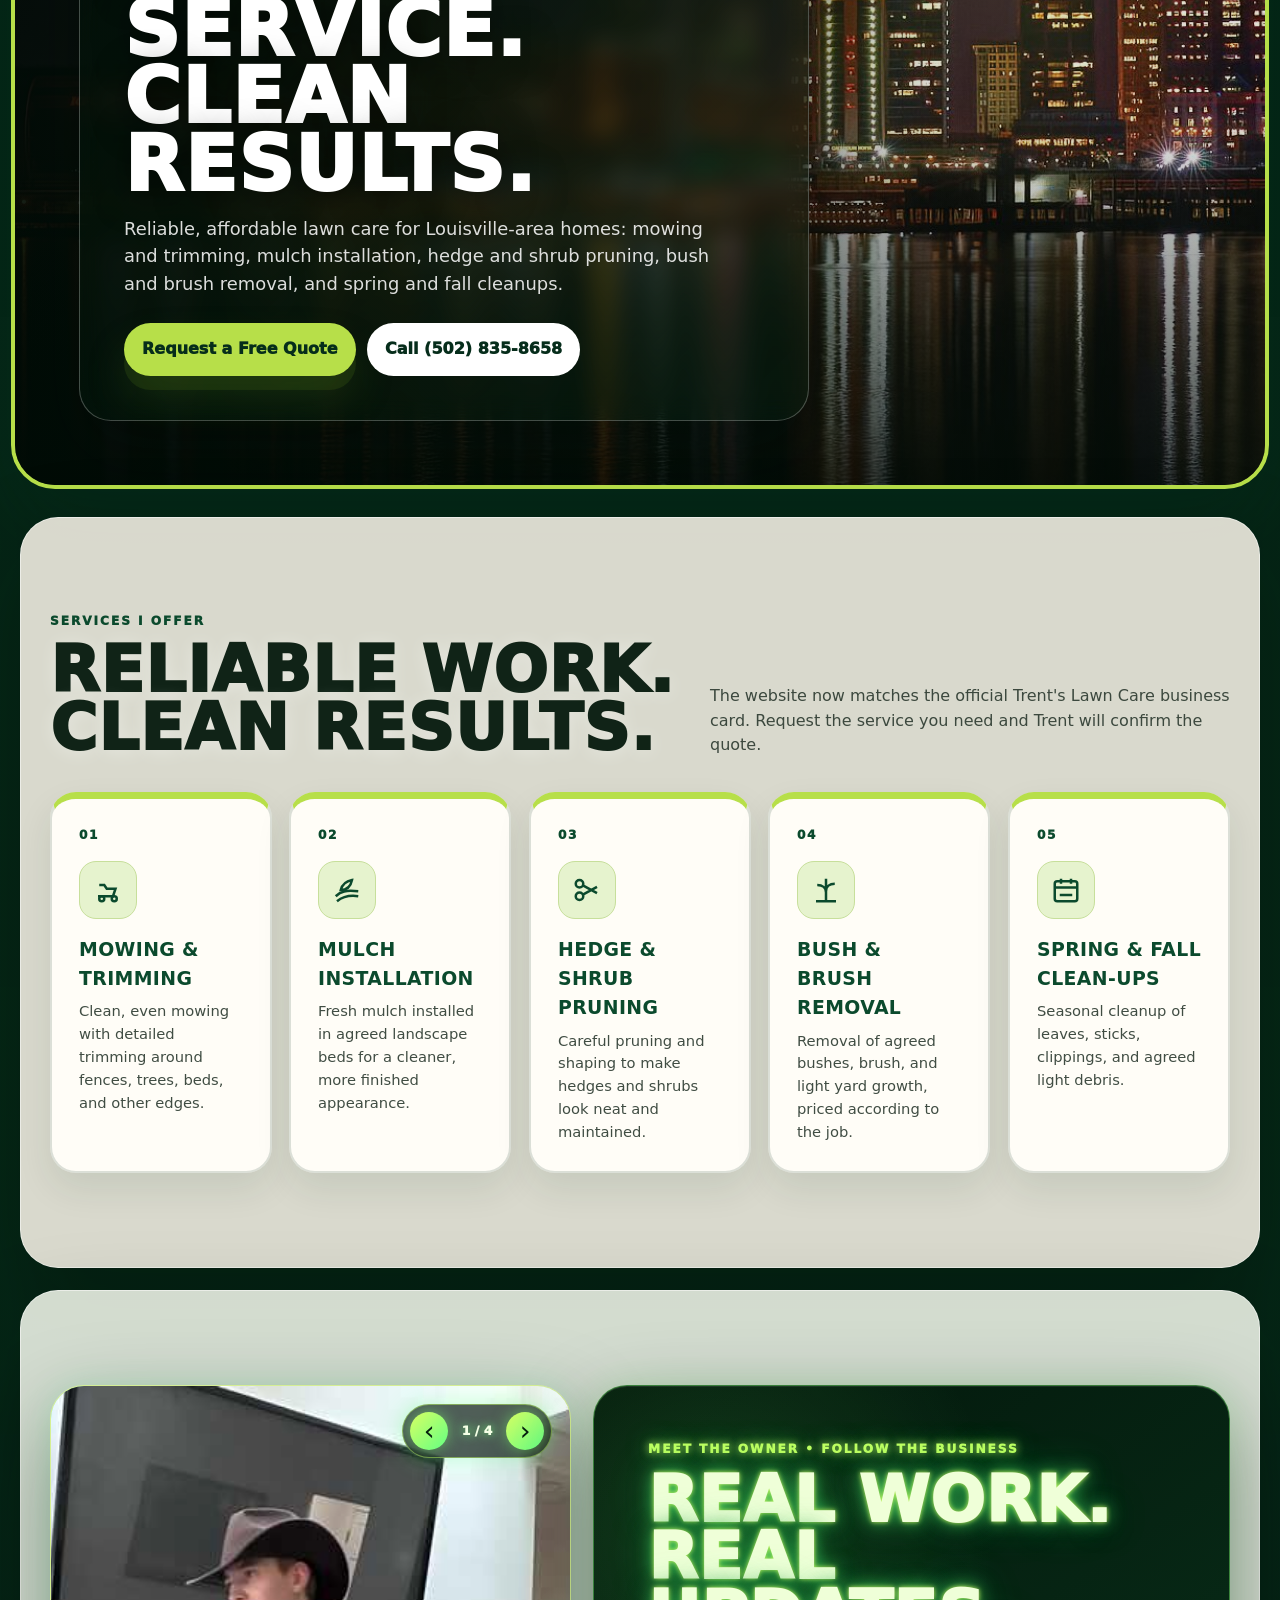
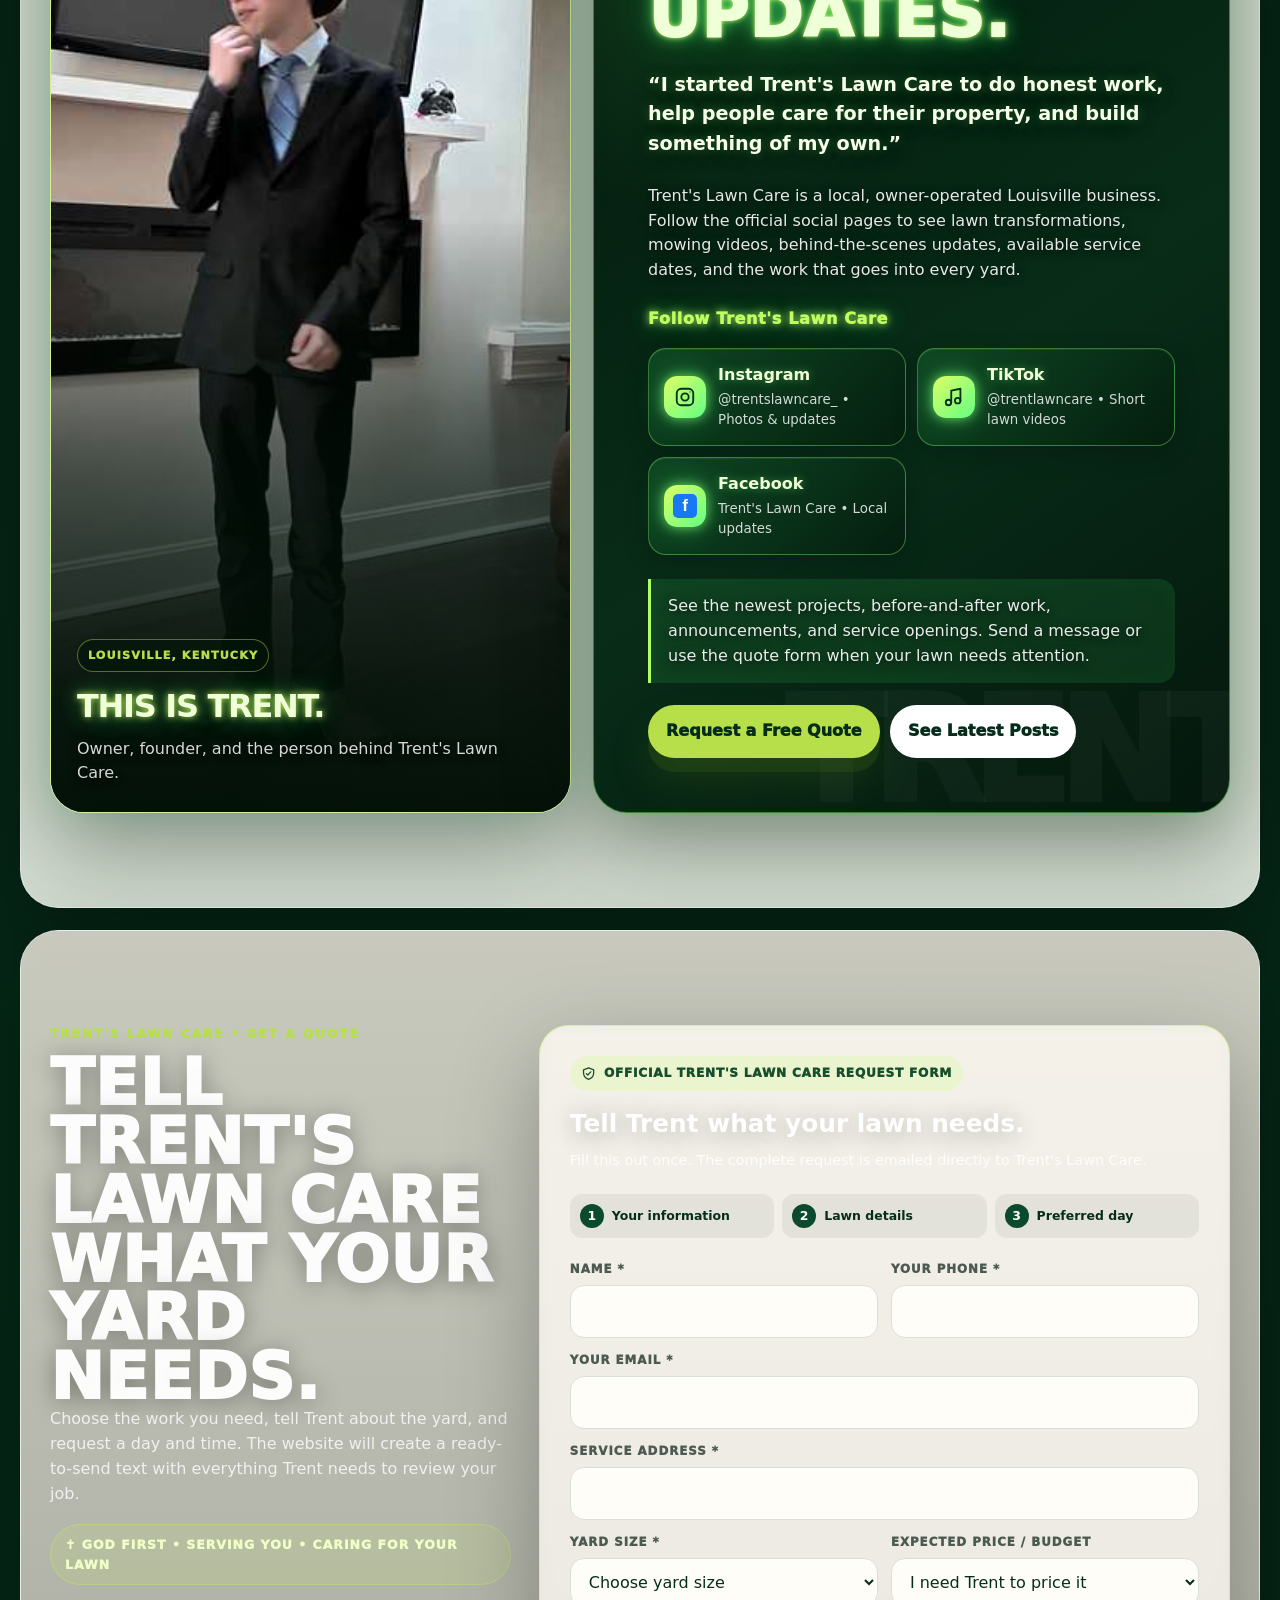
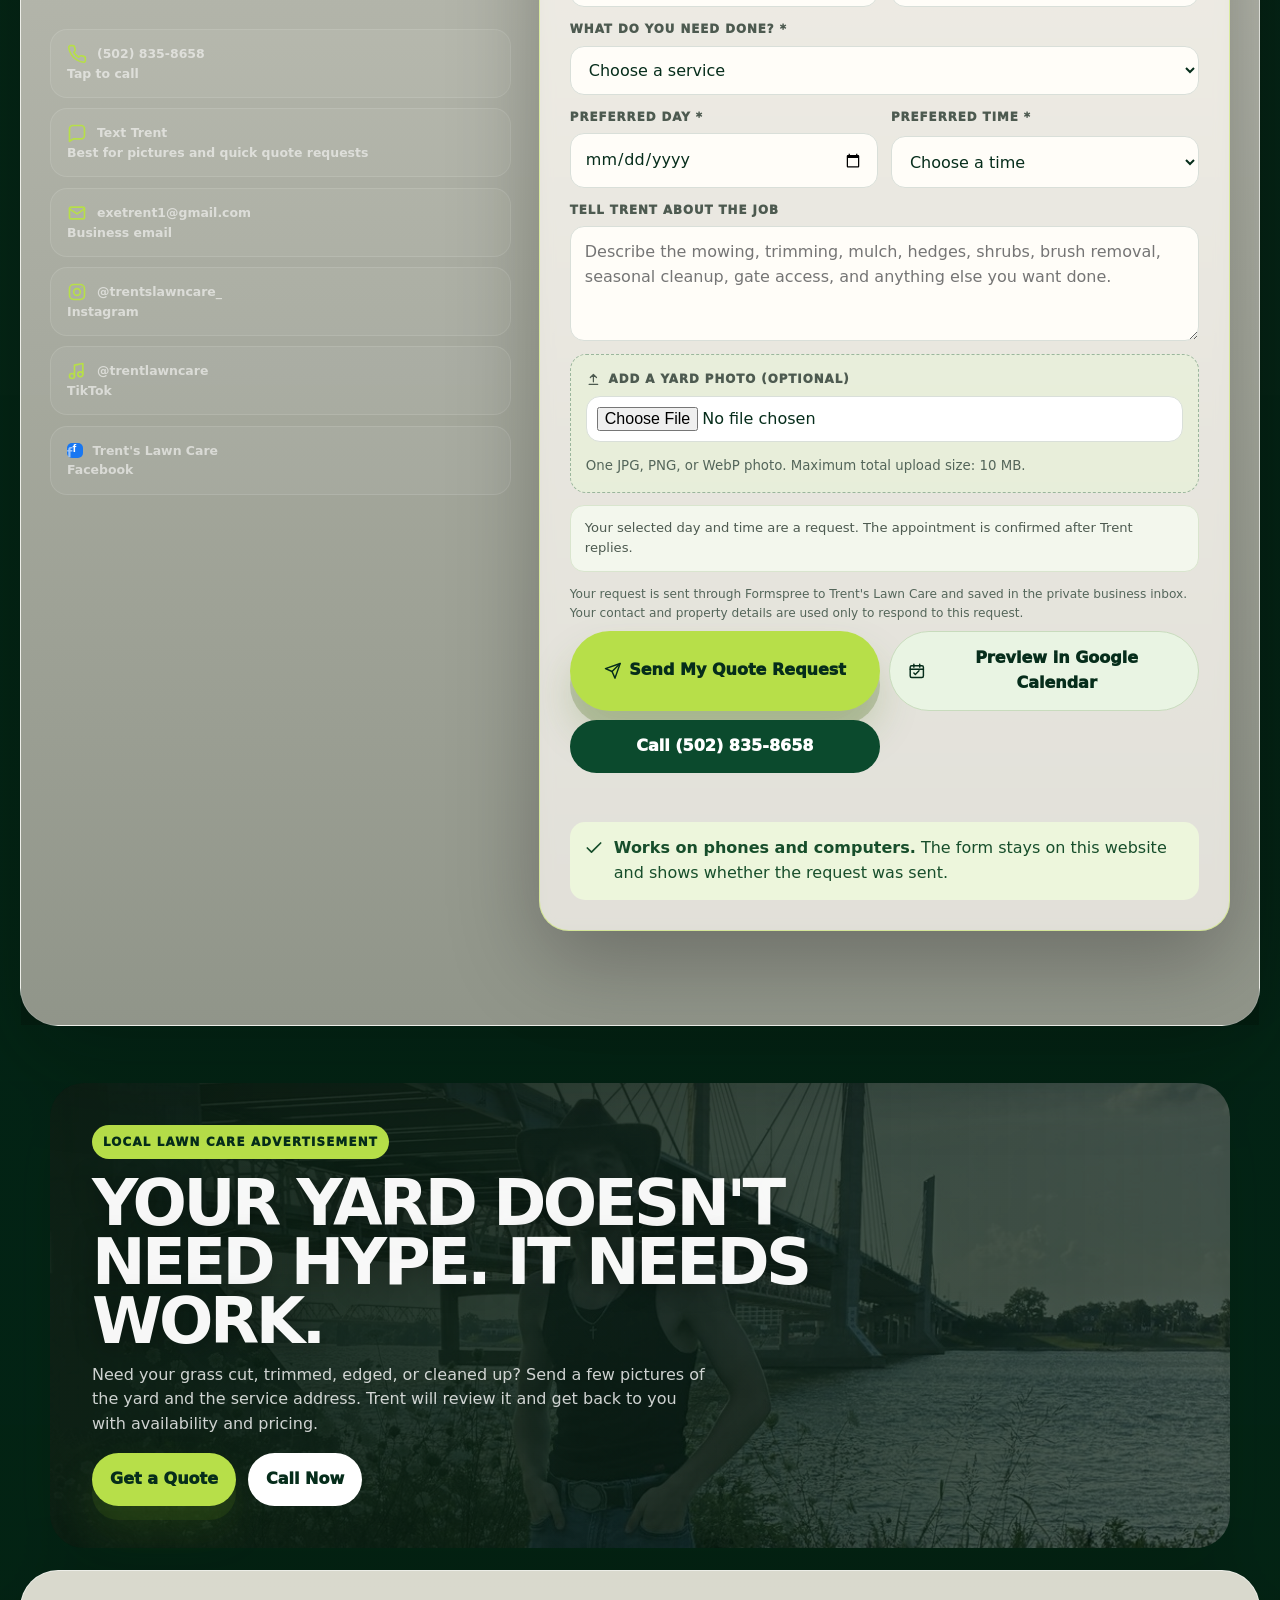
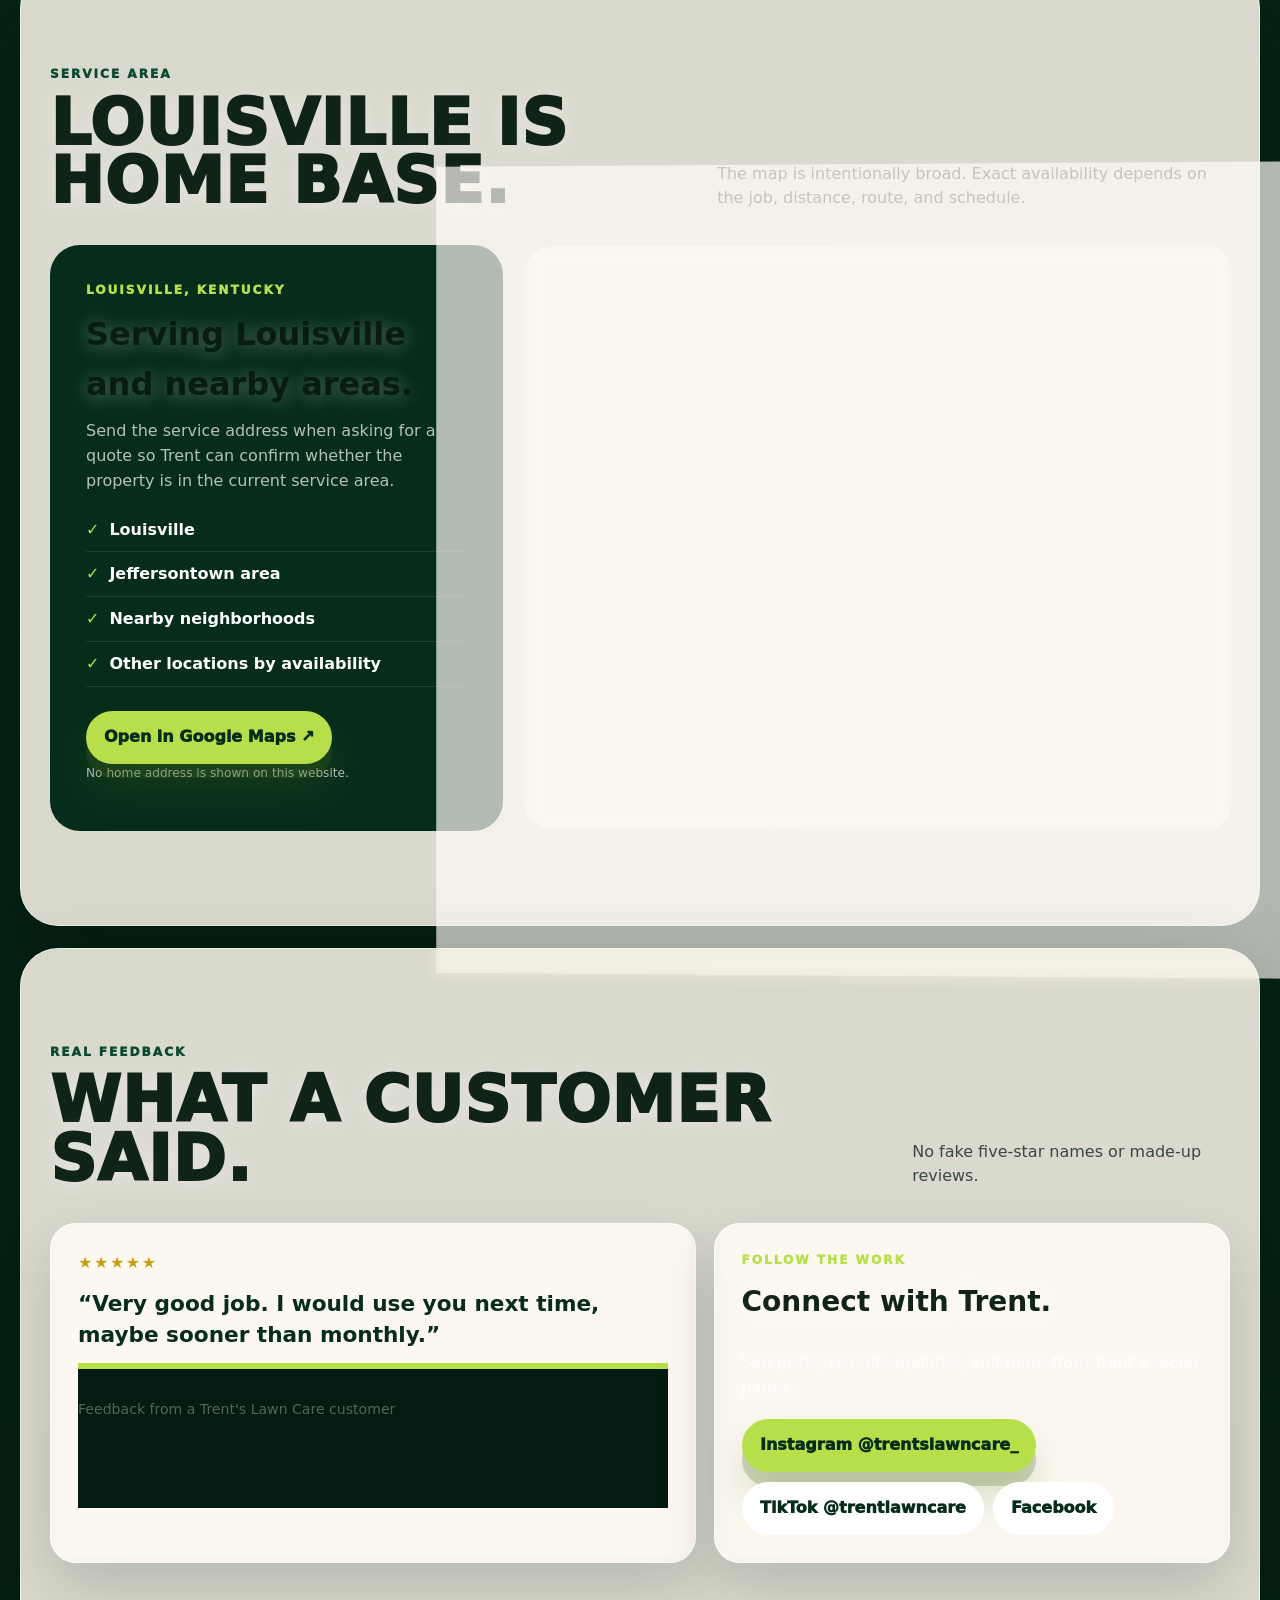
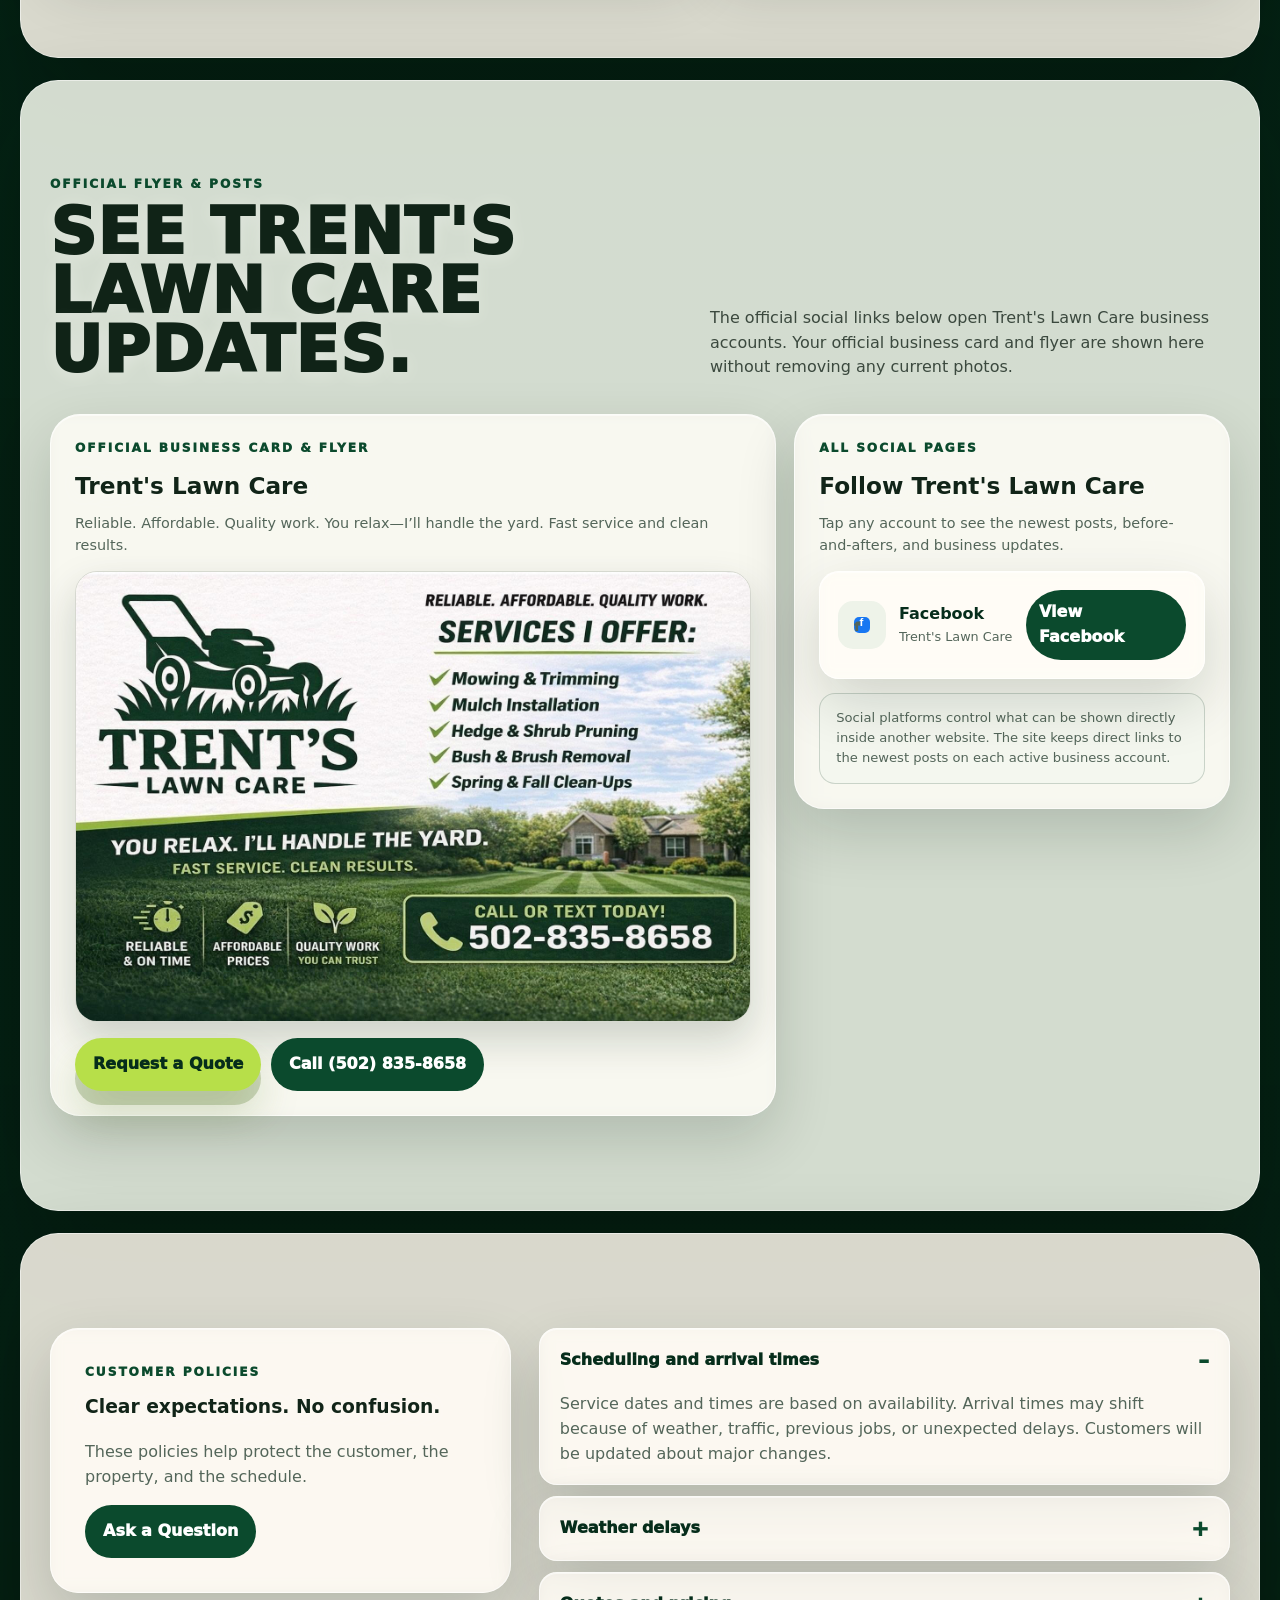
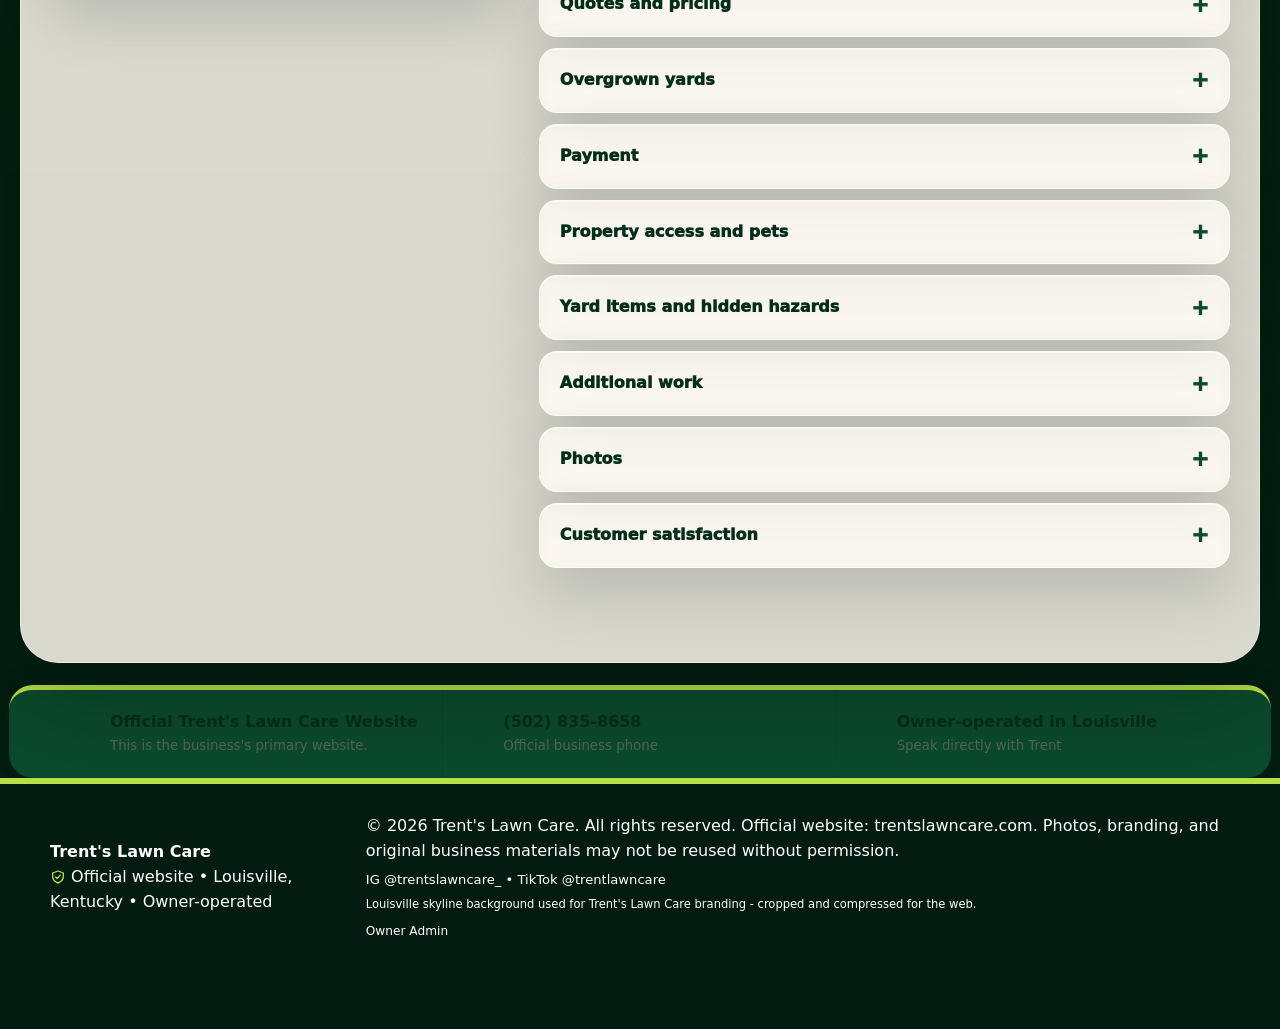
==== commit 0cf4c0d4: "Restore full Louisville background without changing site design" ====
--- a/index.html
+++ b/index.html
@@ -5,7 +5,7 @@
 <meta name="viewport" content="width=device-width, initial-scale=1">
 <meta name="google-site-verification" content="pr8QmcGOKgpNFF0LYhubZPXIDva9P9X6iw5P4hIhNow" />
 <meta name="theme-color" content="#071b0f">
-<meta name="site-build" content="2026-07-14-business-card-brand-match">
+<meta name="site-build" content="2026-07-15-louisville-background-restored">
 <title>Trent's Lawn Care | Reliable Louisville Lawn Service</title>
 <meta name="description" content="Official Trent's Lawn Care website serving Louisville, Kentucky with mowing and trimming, mulch installation, hedge and shrub pruning, brush removal, and seasonal cleanups.">
 <link rel="canonical" href="https://trentslawncare.com/">
@@ -1138,71 +1138,35 @@
   .business-card-showcase{border-width:2px}
 }
 
-/* FULL-DARK-3D-BRAND-2026-07-14 */
-html{background:#02170d}
+/* FULL-LOUISVILLE-BACKGROUND-2026-07-15 */
+html{background:#062d1b}
 body{
   background:
-    radial-gradient(circle at 15% 10%,rgba(183,223,73,.18),transparent 28%),
-    radial-gradient(circle at 85% 44%,rgba(77,170,101,.16),transparent 31%),
-    linear-gradient(145deg,#02170d 0%,#06371f 48%,#031d11 100%)!important;
-  background-attachment:fixed!important;
-  color:#fff;
-  position:relative;
-  isolation:isolate;
+    linear-gradient(180deg,rgba(2,20,11,.46),rgba(2,25,13,.28) 42%,rgba(2,18,10,.52)),
+    var(--downtown-image) center 48% / cover fixed no-repeat!important;
+  color:var(--ink);
 }
 body::before{
-  content:"TRENT’S LAWN CARE\A TRENT’S LAWN CARE\A TRENT’S LAWN CARE\A TRENT’S LAWN CARE\A TRENT’S LAWN CARE\A TRENT’S LAWN CARE\A TRENT’S LAWN CARE\A TRENT’S LAWN CARE";
-  white-space:pre;
+  content:"";
   position:fixed;
+  inset:0;
   z-index:-1;
-  inset:-12vh -15vw;
-  overflow:hidden;
-  transform:rotate(-7deg);
-  font-family:Impact,"Arial Black",system-ui,sans-serif;
-  font-size:clamp(4.5rem,11vw,10rem);
-  line-height:1.32;
-  letter-spacing:.04em;
-  color:rgba(226,255,159,.07);
-  text-shadow:5px 5px 0 rgba(0,0,0,.32),10px 10px 25px rgba(0,0,0,.24);
   pointer-events:none;
-}
-main,.section,.owner-section,.posts-section,.quote-section{background:transparent!important}
-main>.section>.wrap,.owner-section>.wrap,.posts-section>.wrap{
-  background:linear-gradient(145deg,rgba(5,56,31,.9),rgba(2,29,17,.92))!important;
-  border:2px solid rgba(183,223,73,.42);
-  border-radius:34px;
-  padding:clamp(22px,4vw,48px);
-  box-shadow:0 28px 80px rgba(0,0,0,.36),inset 0 1px 0 rgba(255,255,255,.08);
+  background:linear-gradient(135deg,rgba(6,45,27,.12),rgba(0,0,0,.08));
+}
+body::after{display:none!important}
+main,.section,.owner-section,.posts-section,.quote-section{background:transparent}
+main>.section{
+  background:rgba(247,243,232,.88);
   backdrop-filter:blur(8px);
 }
-.section h2,.section h3,.section-head h2{color:#fffdf4!important;text-shadow:3px 3px 0 rgba(0,0,0,.35),0 0 18px rgba(183,223,73,.12)}
-.section p,.section-head p{color:#e4eee6!important}
-.section .kicker,.section-head .kicker{color:var(--lime)!important}
-.card,.service-card,.embed-card,.social-card,.review{
-  background:linear-gradient(145deg,#fffef8,#eee8d7)!important;
-  color:var(--ink)!important;
-  border:2px solid rgba(183,223,73,.78)!important;
-  box-shadow:9px 10px 0 rgba(0,28,15,.55),0 20px 42px rgba(0,0,0,.24)!important;
-}
-.card h3,.service-card h3,.embed-card h3,.card p,.service-card p,.embed-card p{color:var(--ink)!important;text-shadow:none!important}
-.service-card:hover{transform:translate(-3px,-5px);box-shadow:13px 16px 0 rgba(0,28,15,.5),0 28px 48px rgba(0,0,0,.28)!important}
-.business-card-showcase{
-  background:linear-gradient(145deg,#fffef8,#e9e2cf)!important;
-  box-shadow:12px 14px 0 #032517,0 30px 70px rgba(0,0,0,.38)!important
-}
-.business-card-copy h2,.business-card-copy p{color:var(--ink)!important;text-shadow:none!important}
-.policy-intro,.policy-list details{
-  background:linear-gradient(145deg,#fffef8,#eee8d7)!important;
-  color:var(--ink)!important;
-  border:2px solid rgba(183,223,73,.65)!important;
-  box-shadow:7px 8px 0 rgba(0,28,15,.48)!important
-}
-.policy-intro h3,.policy-intro p,.policy-list summary,.policy-list p{color:var(--ink)!important;text-shadow:none!important}
-.official-proof{box-shadow:0 -7px 0 var(--lime)}
+main>.owner-section,main>.posts-section{background:rgba(234,241,229,.90)}
 @media(max-width:760px){
-  body::before{font-size:4rem;line-height:1.5;inset:-5vh -40vw}
-  main>.section>.wrap,.owner-section>.wrap,.posts-section>.wrap{border-radius:22px;padding:20px}
-  .card,.service-card,.embed-card{box-shadow:6px 7px 0 rgba(0,28,15,.55),0 16px 30px rgba(0,0,0,.22)!important}
+  body{
+    background:
+      linear-gradient(180deg,rgba(2,20,11,.48),rgba(2,25,13,.30) 42%,rgba(2,18,10,.54)),
+      var(--downtown-image) center 48% / cover scroll no-repeat!important;
+  }
 }
 
 /* CONTRAST-FIX-2026-07-14 */
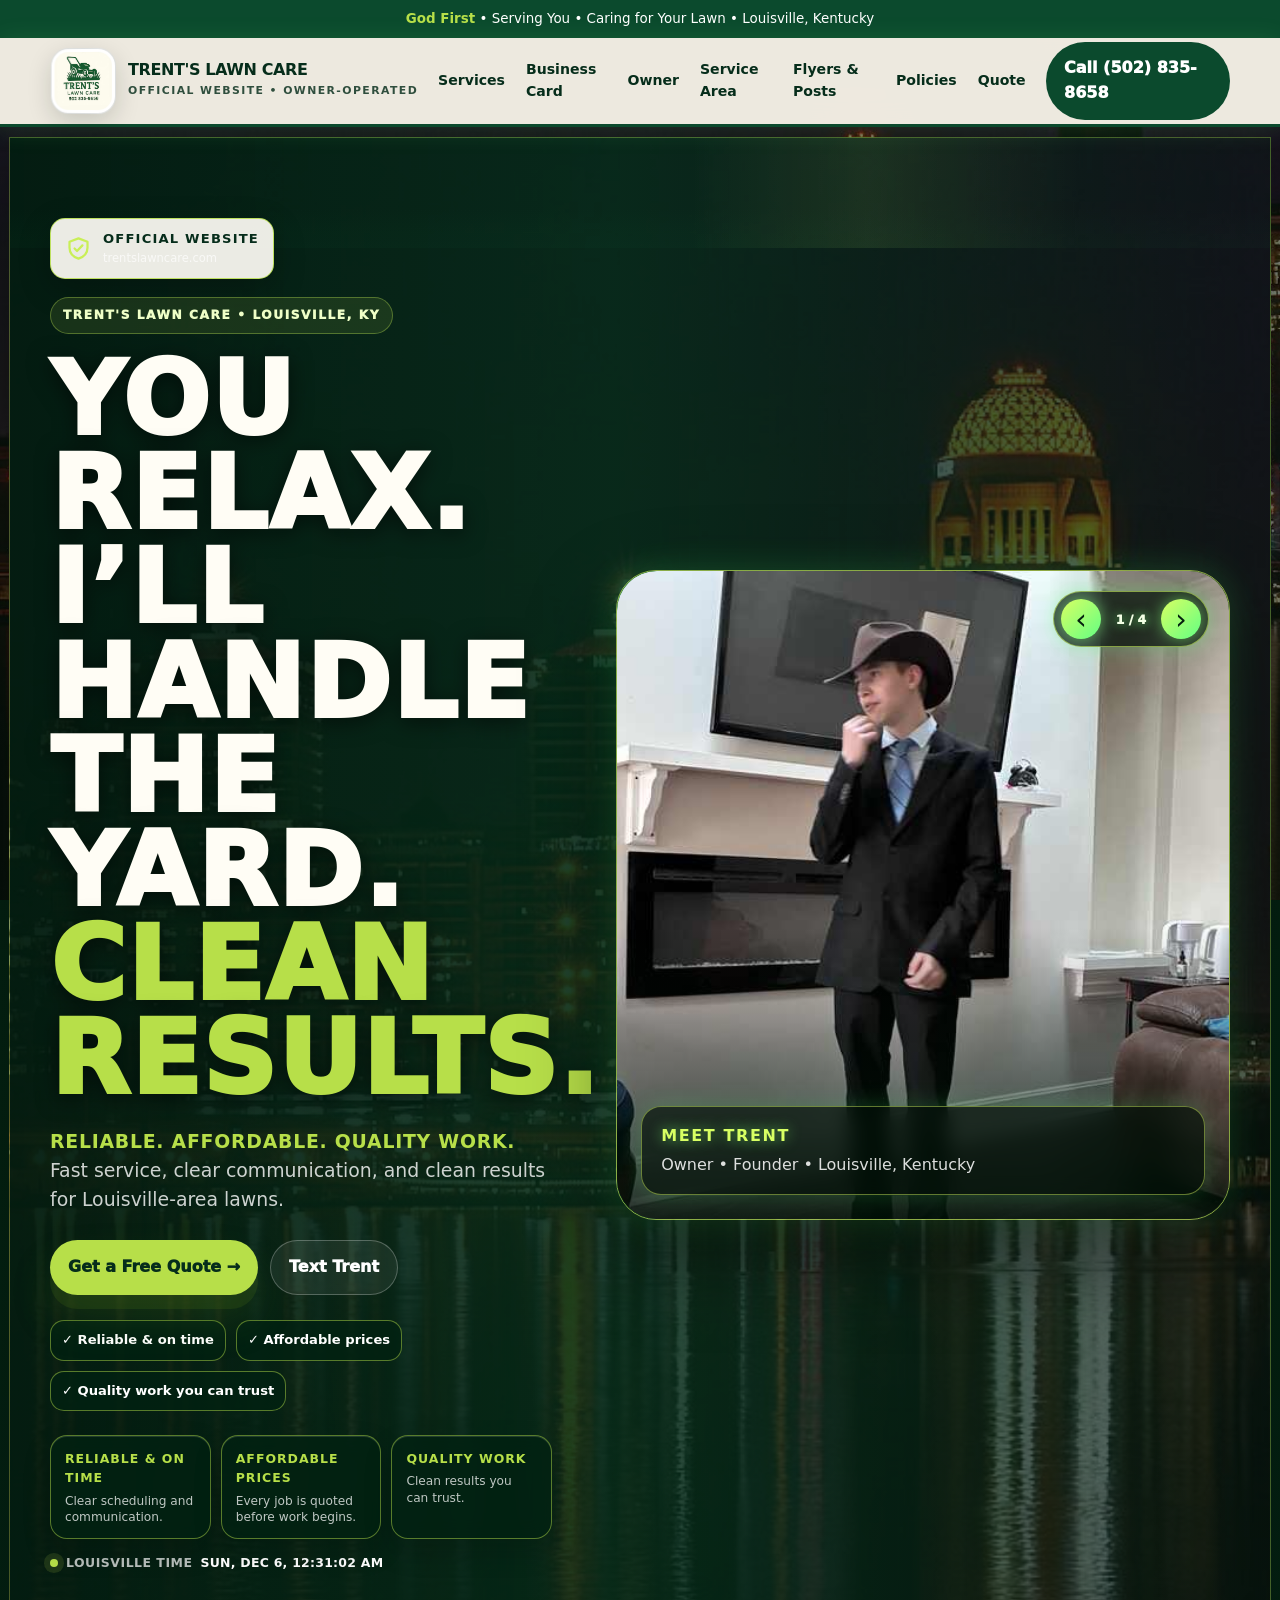
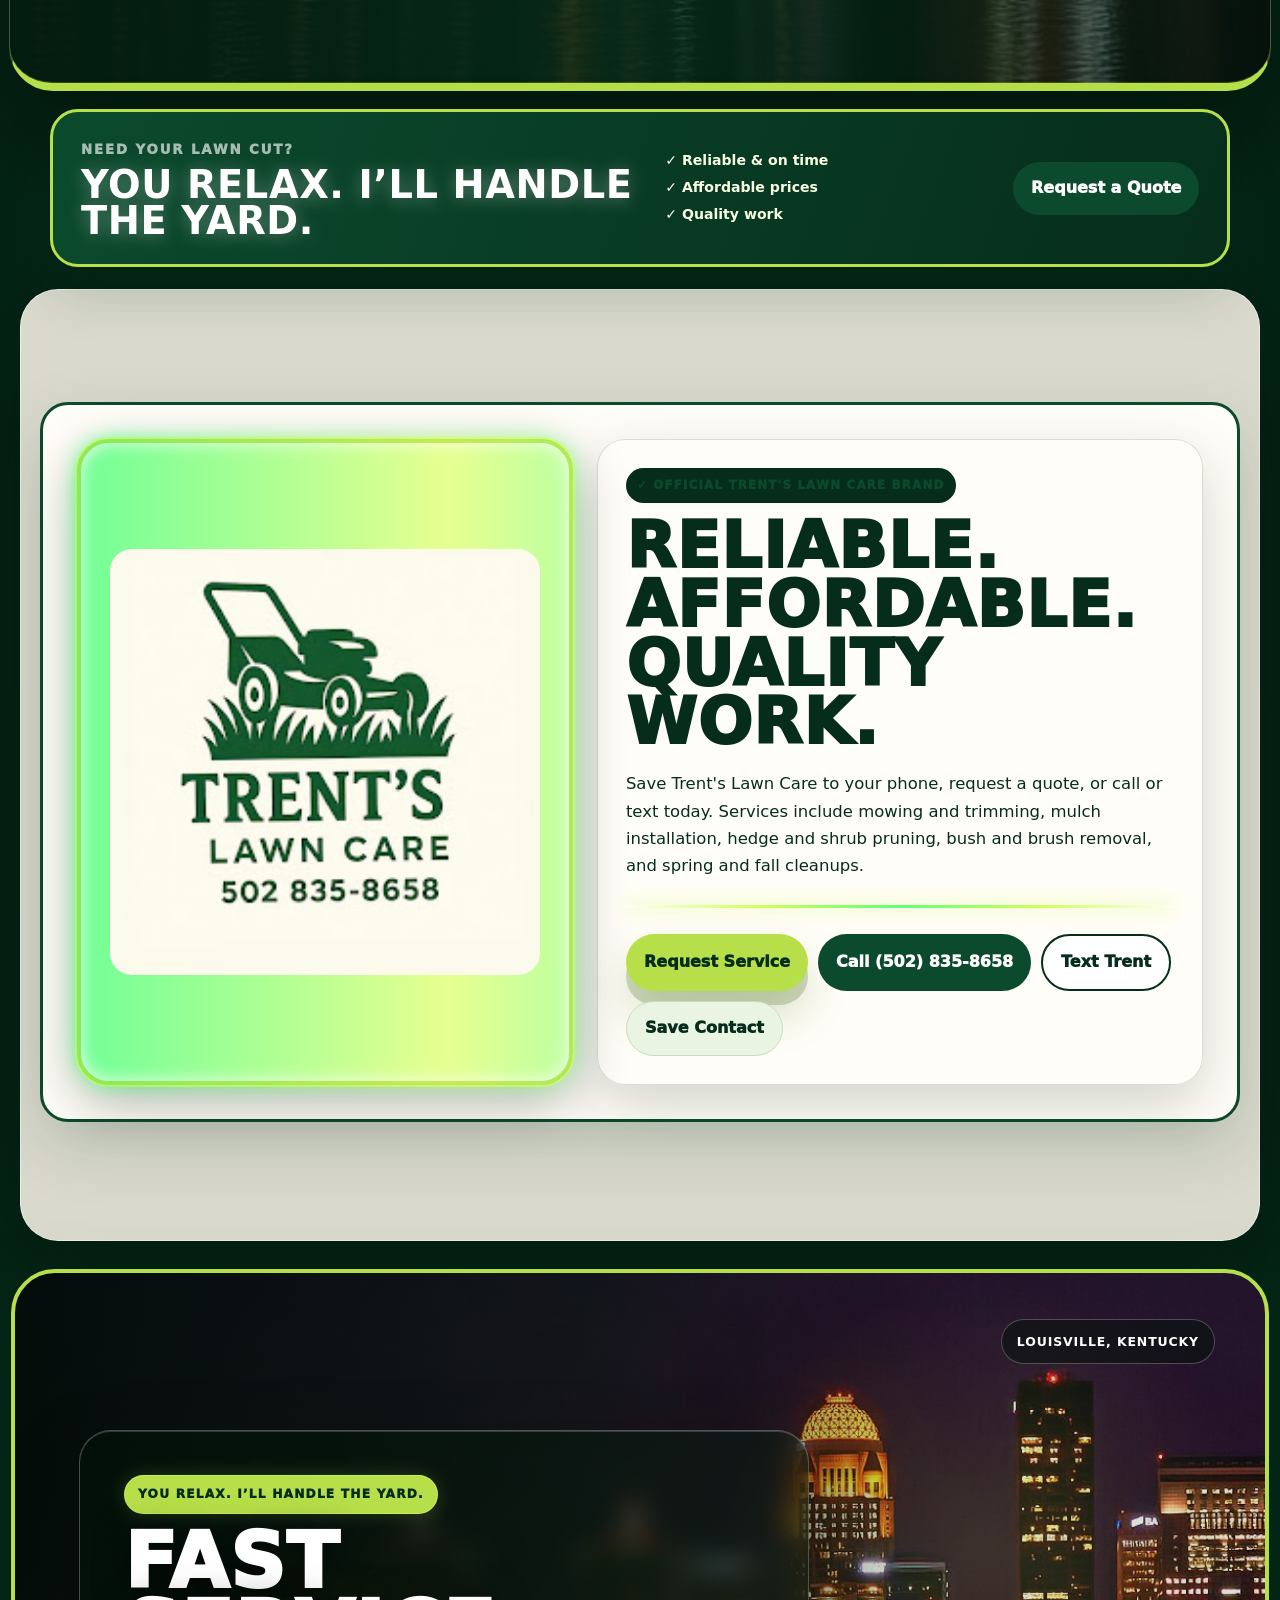
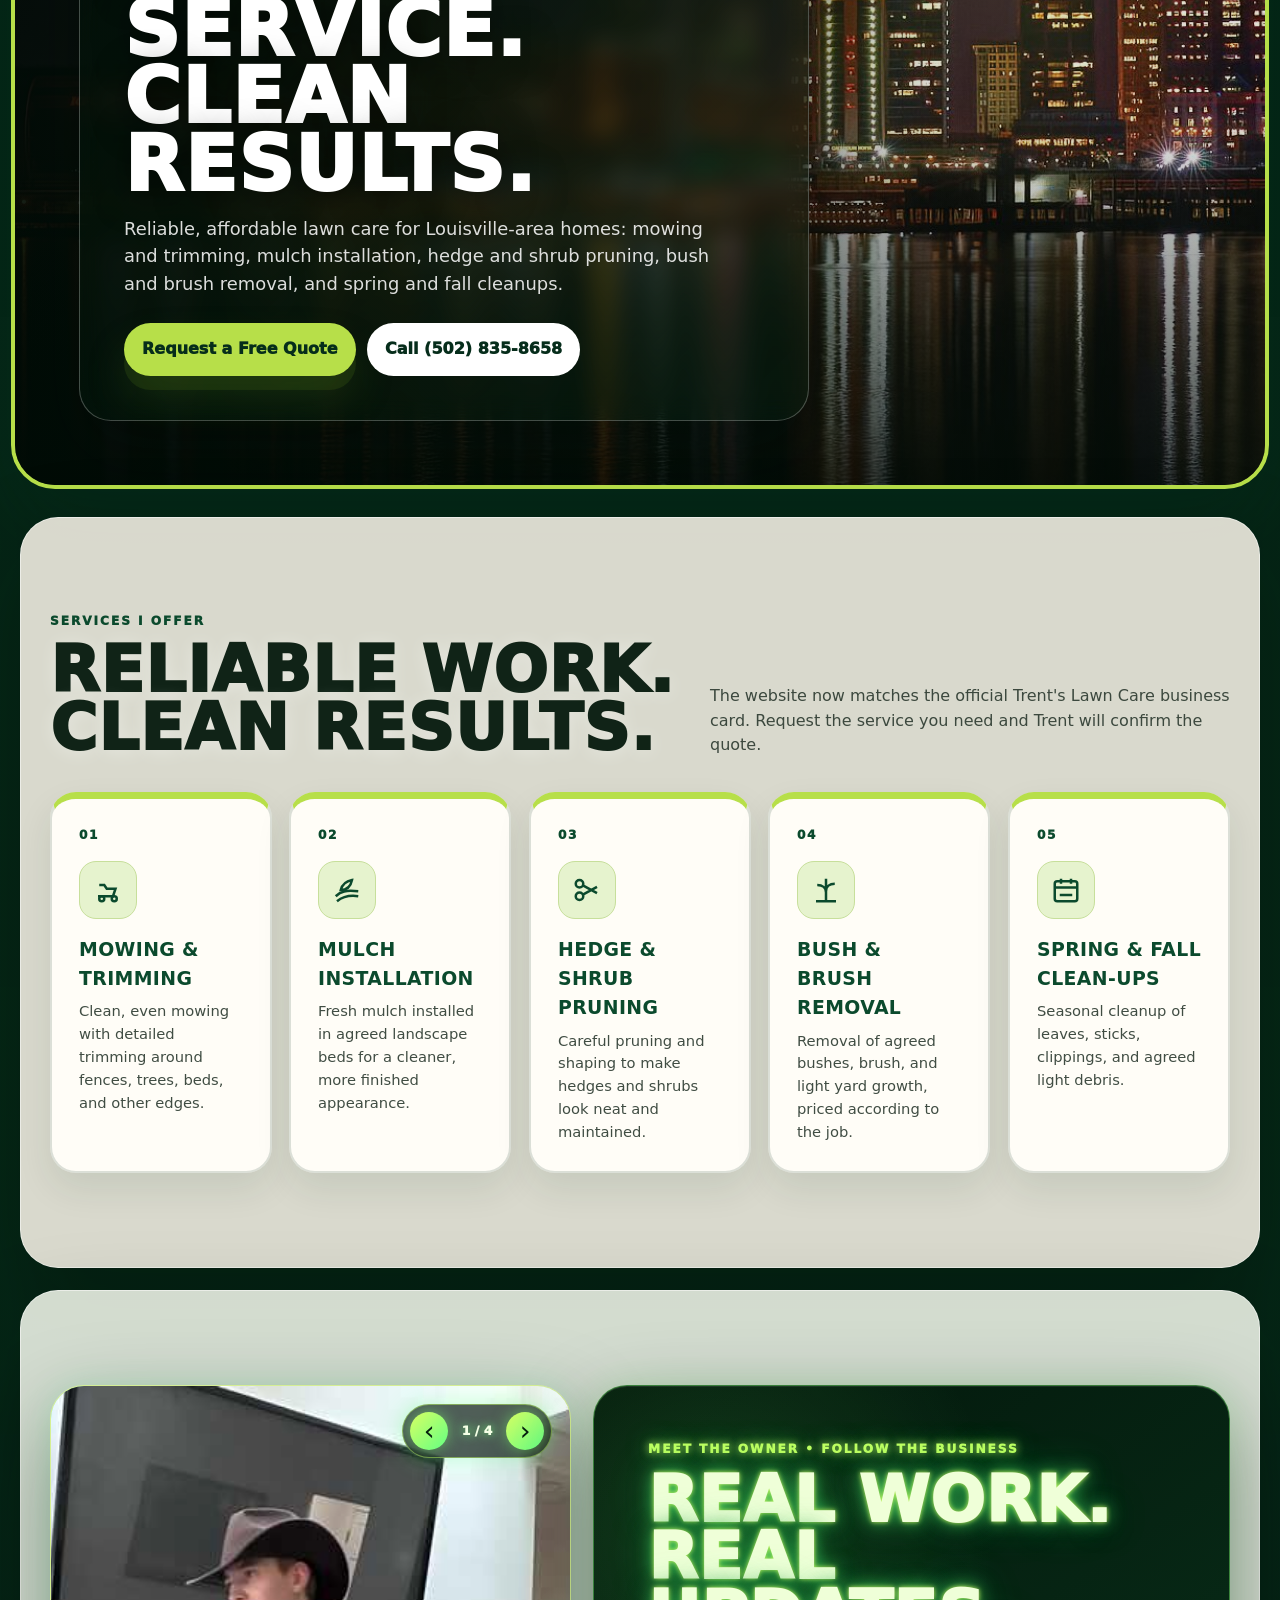
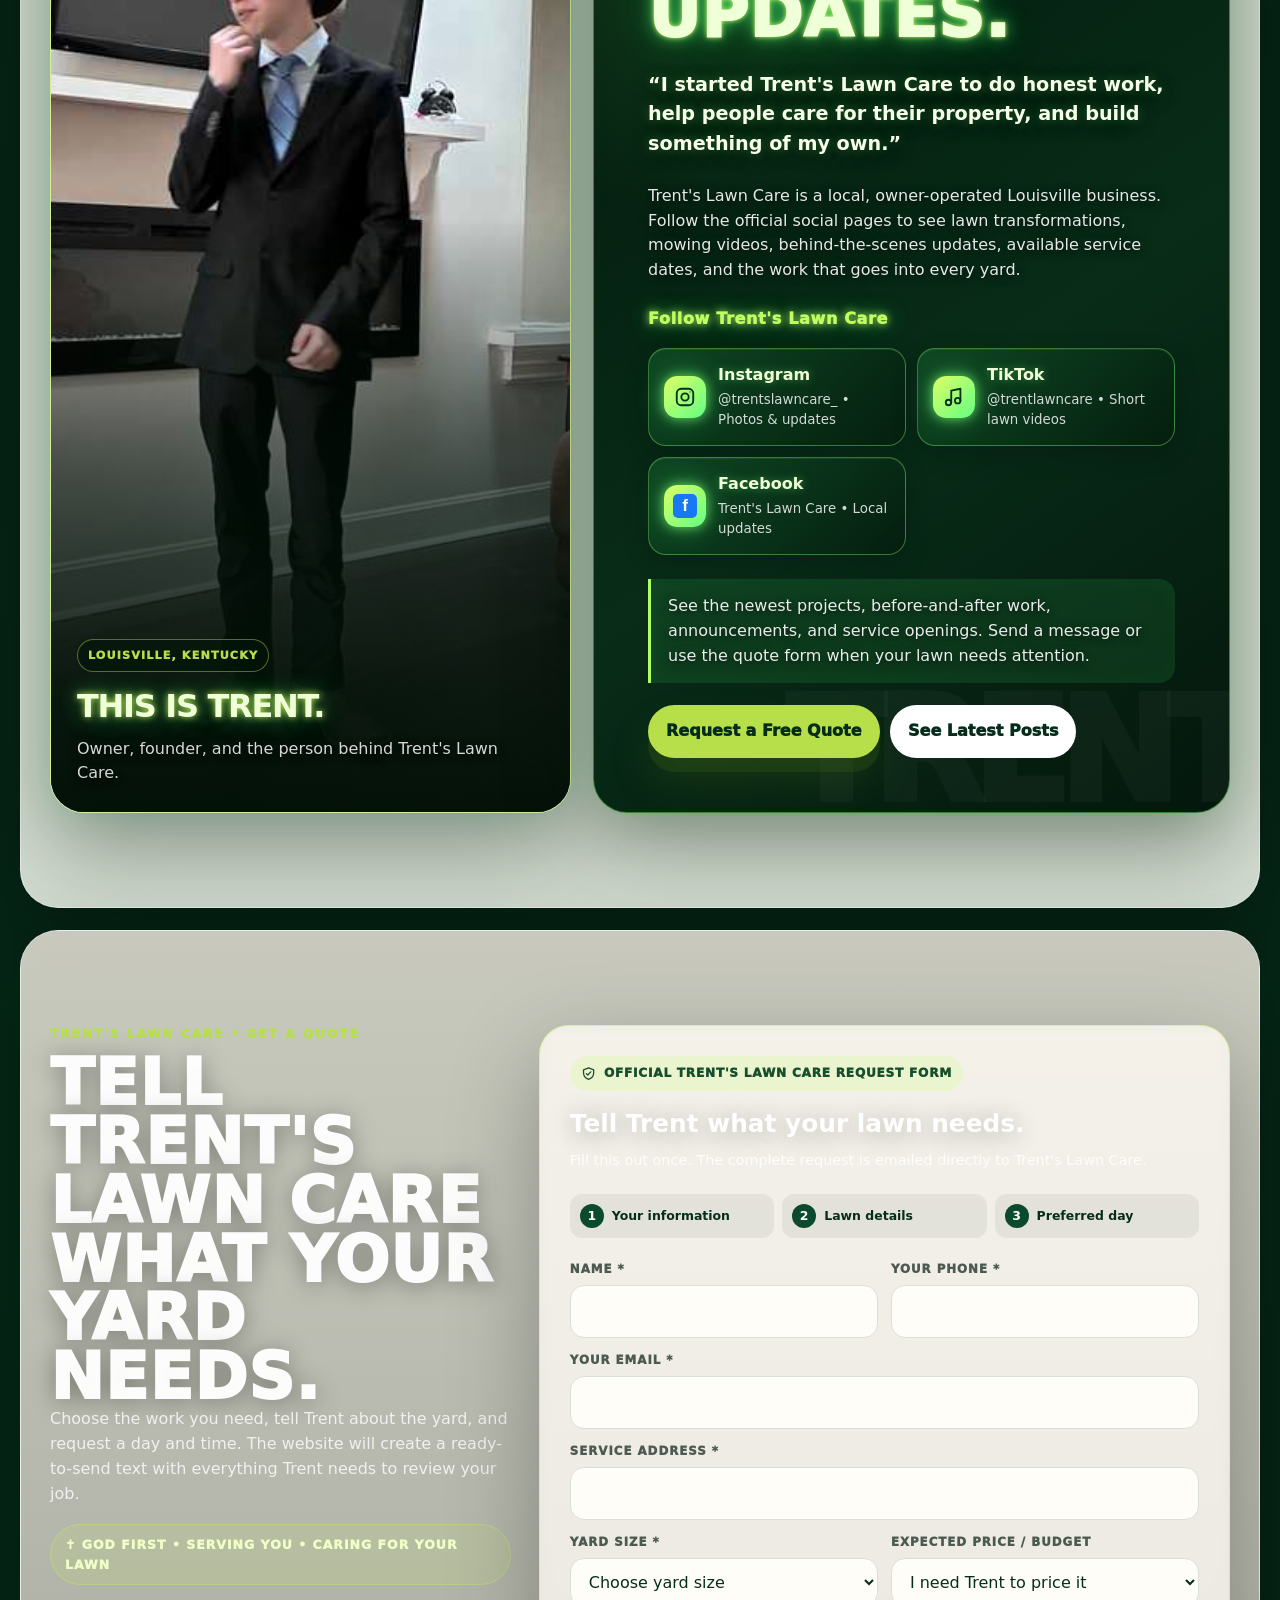
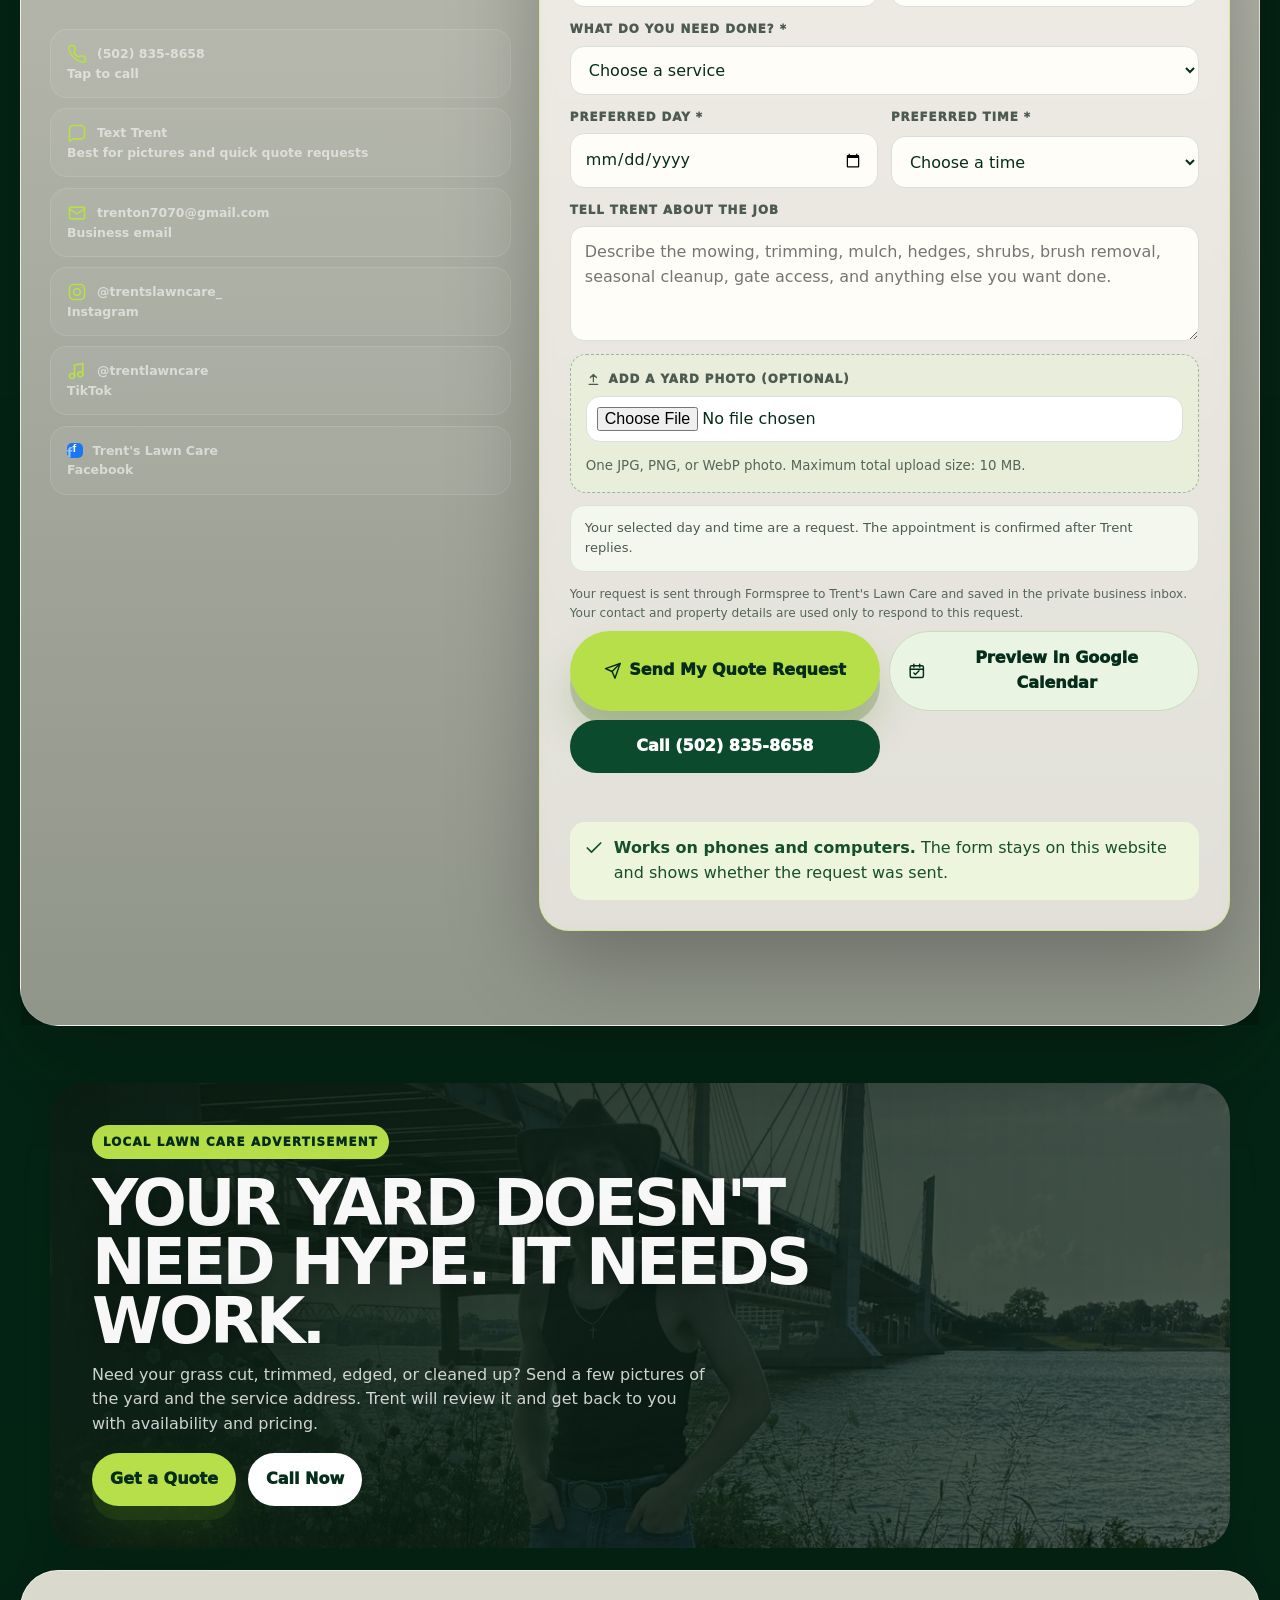
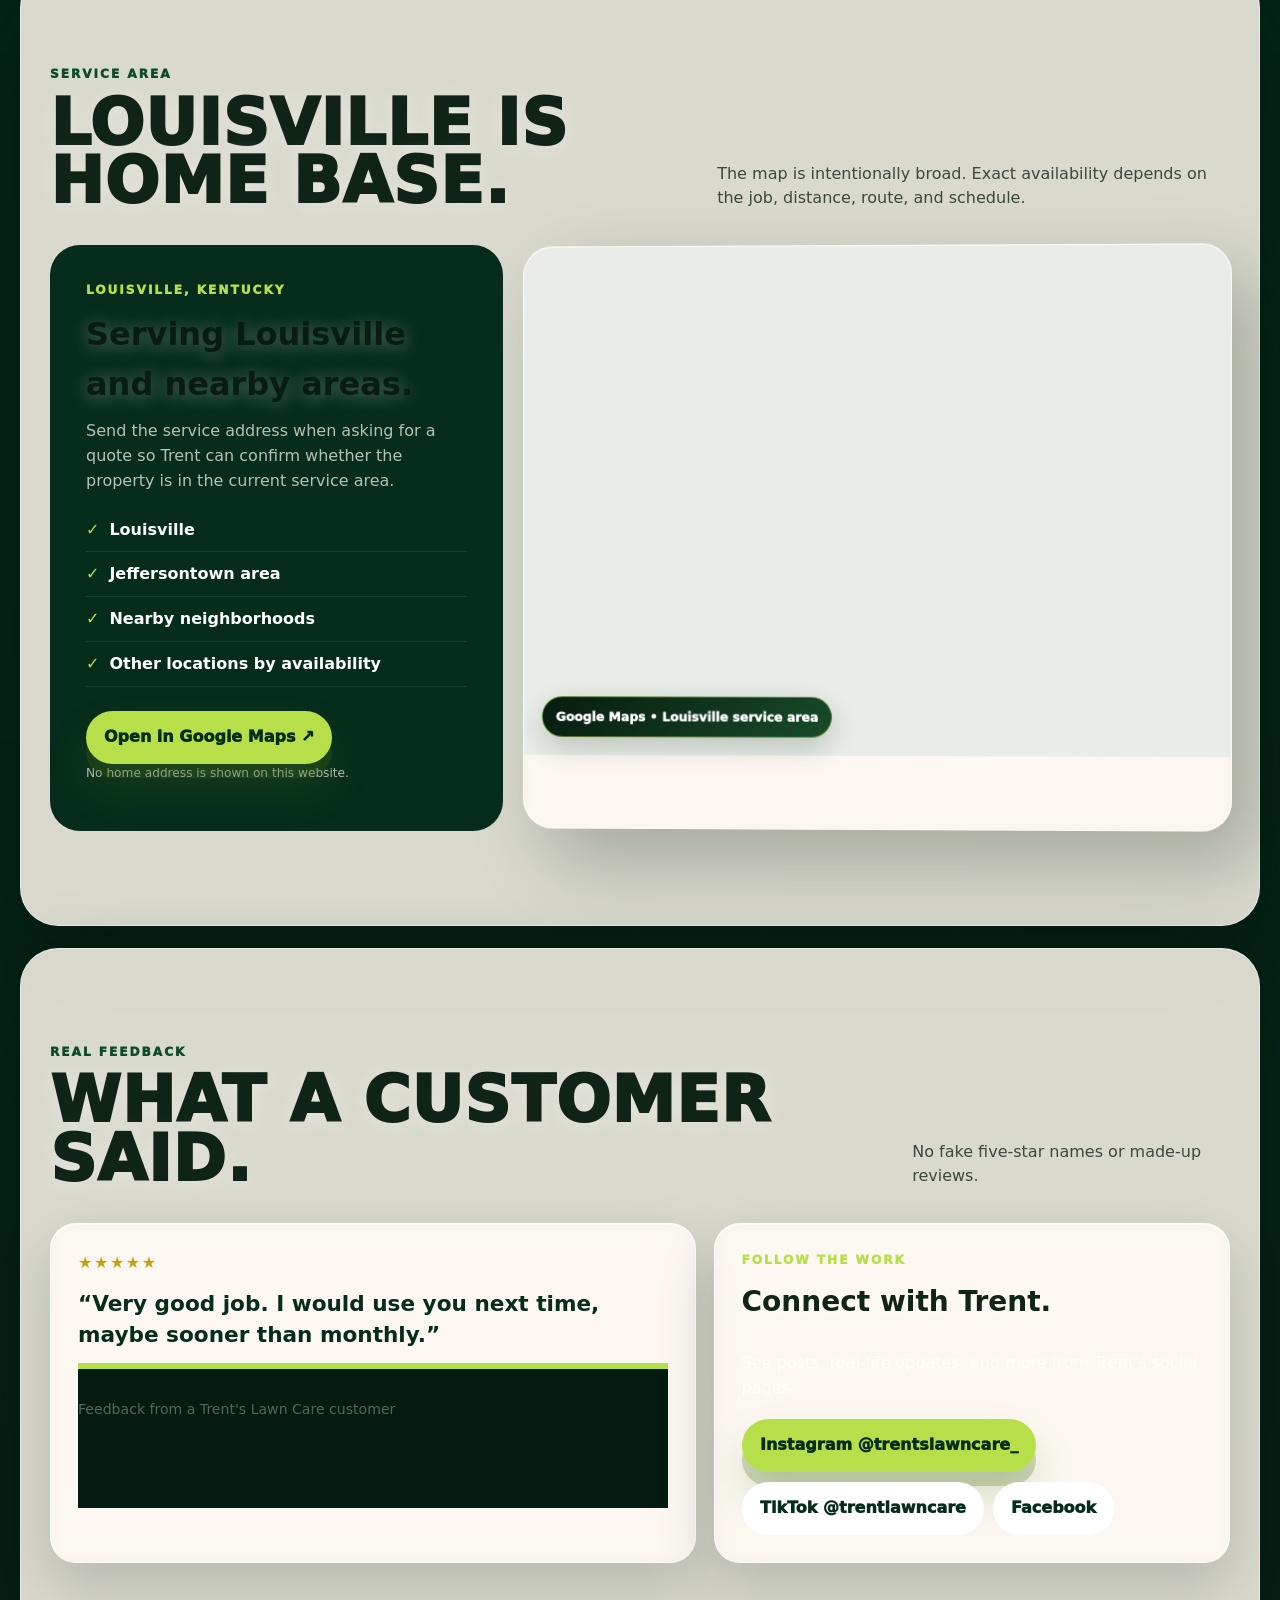
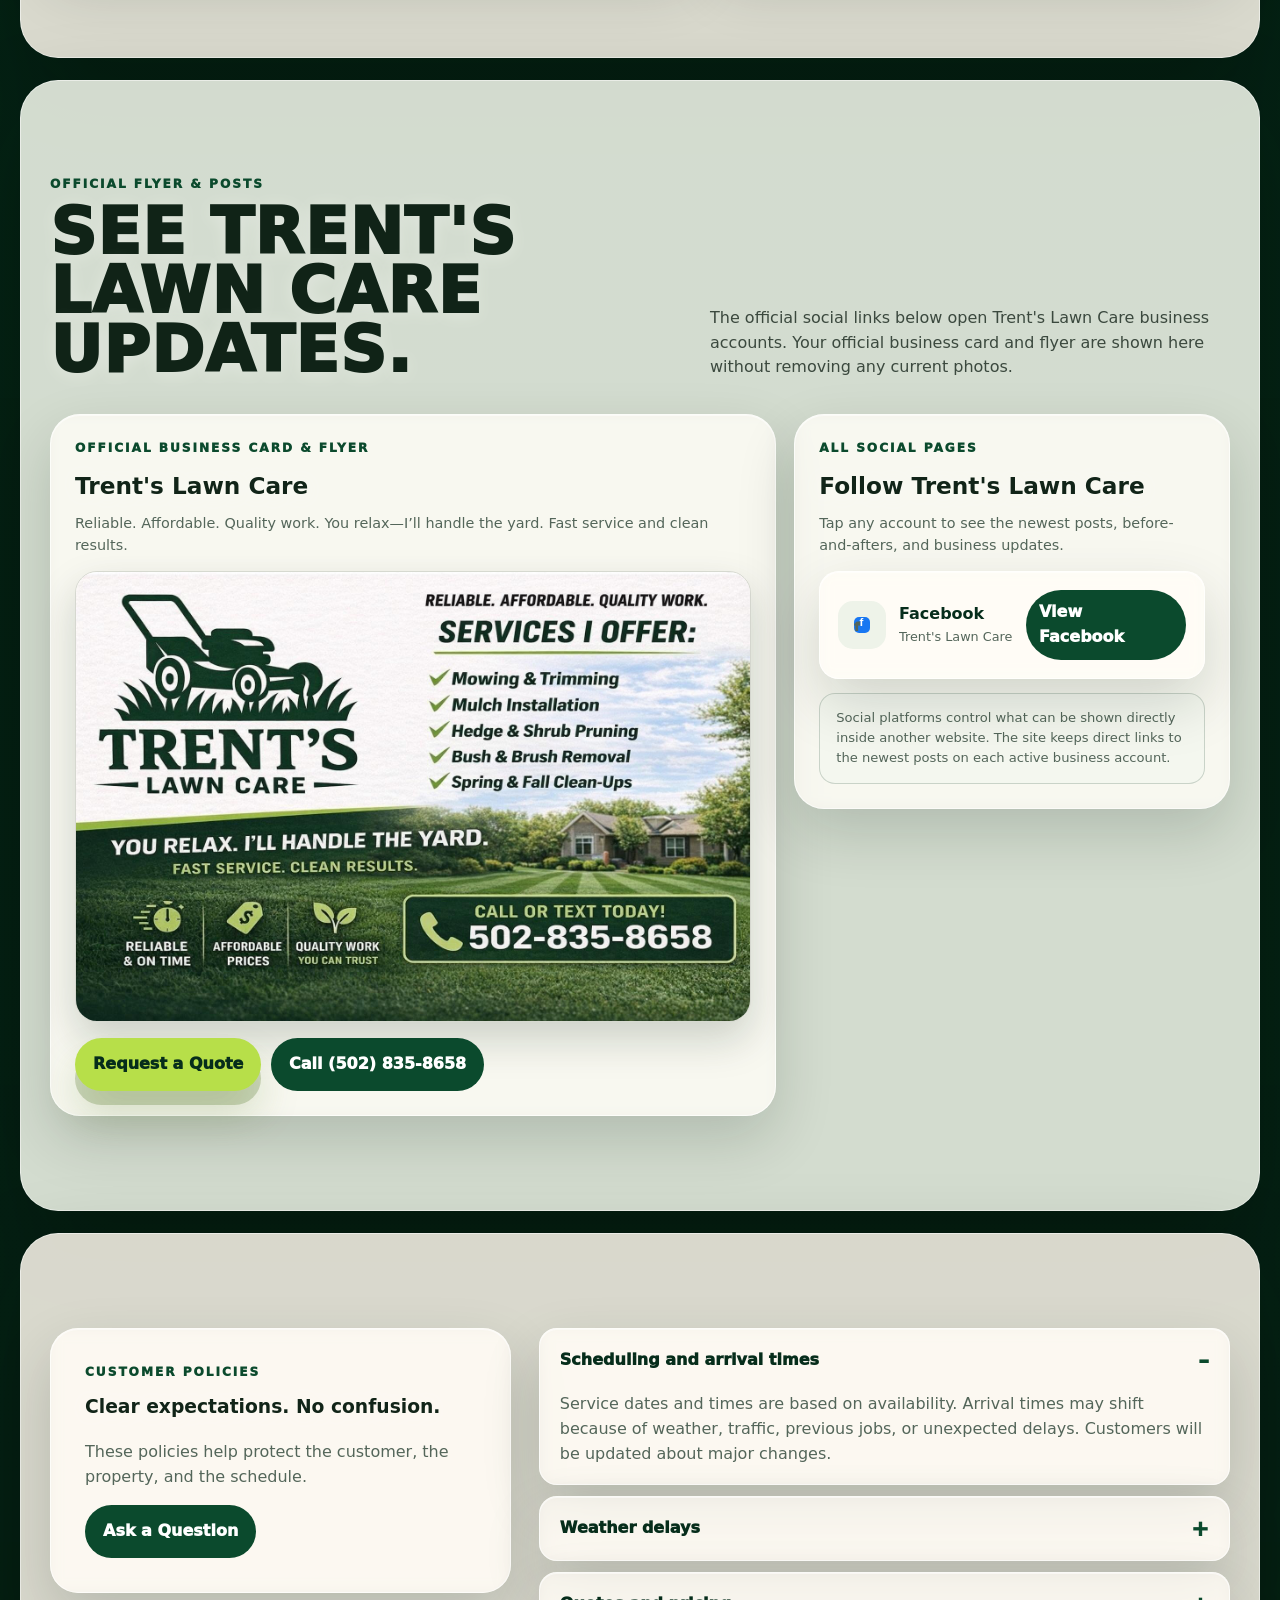
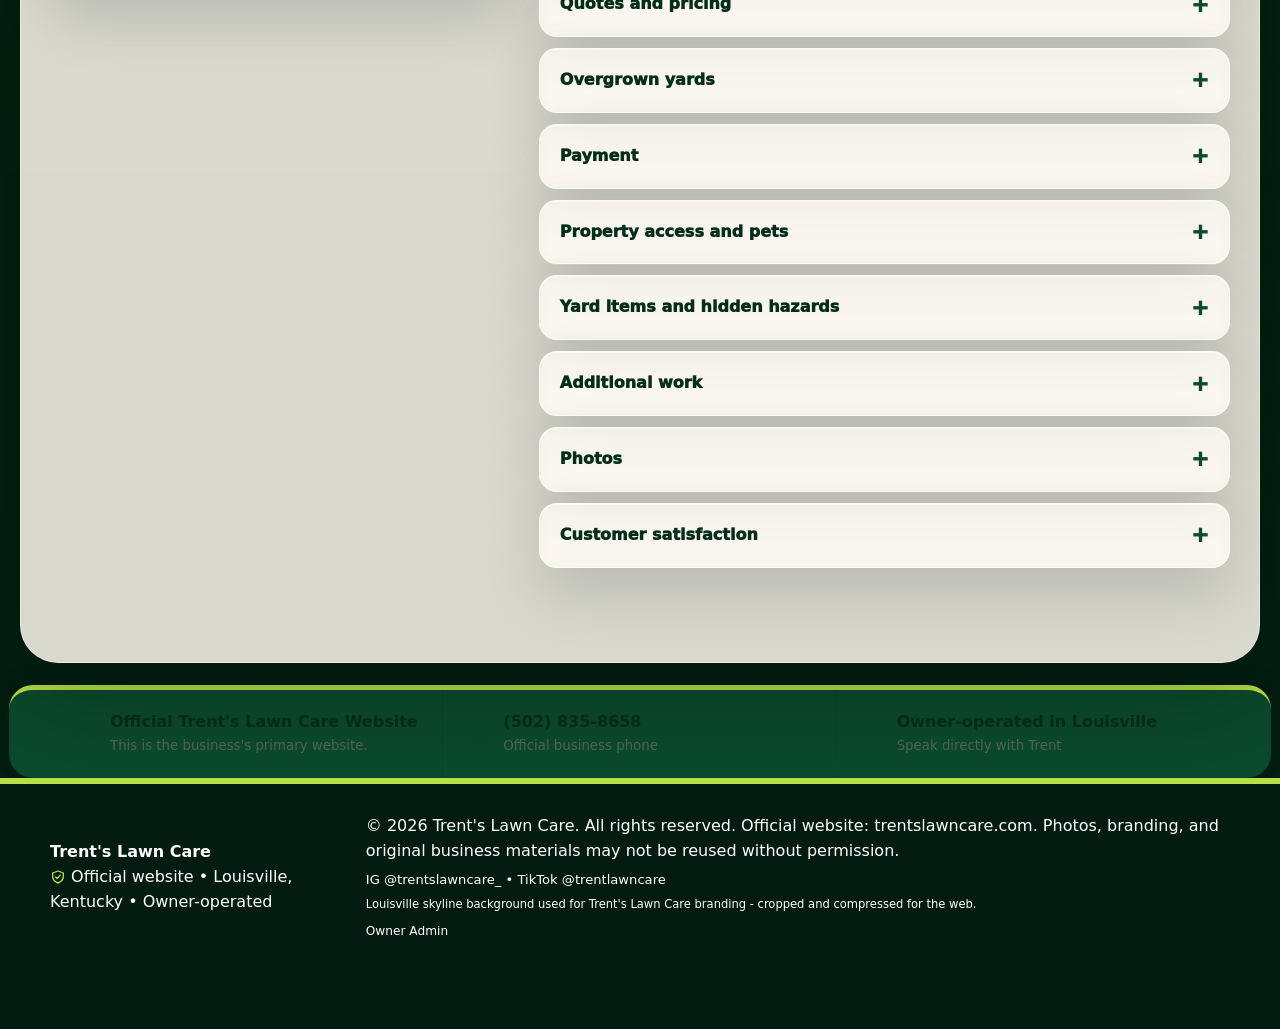
==== commit 9ca1304f: "Update Trent's Lawn Care business email" ====
--- a/index.html
+++ b/index.html
@@ -5,7 +5,7 @@
 <meta name="viewport" content="width=device-width, initial-scale=1">
 <meta name="google-site-verification" content="pr8QmcGOKgpNFF0LYhubZPXIDva9P9X6iw5P4hIhNow" />
 <meta name="theme-color" content="#071b0f">
-<meta name="site-build" content="2026-07-15-louisville-background-restored">
+<meta name="site-build" content="2026-07-16-business-email-corrected">
 <title>Trent's Lawn Care | Reliable Louisville Lawn Service</title>
 <meta name="description" content="Official Trent's Lawn Care website serving Louisville, Kentucky with mowing and trimming, mulch installation, hedge and shrub pruning, brush removal, and seasonal cleanups.">
 <link rel="canonical" href="https://trentslawncare.com/">
@@ -39,7 +39,7 @@
   "url": "https://trentslawncare.com/",
   "image": "https://trentslawncare.com/trent-main-share.jpg",
   "telephone": "+1-502-835-8658",
-  "email": "exetrent1@gmail.com",
+  "email": "trenton7070@gmail.com",
   "description": "Reliable, affordable, owner-operated lawn care serving Louisville, Kentucky: mowing and trimming, mulch installation, hedge and shrub pruning, brush removal, and spring and fall cleanups.",
   "areaServed": {
     "@type": "City",
@@ -1375,7 +1375,7 @@
       <div class="contact-links">
         <a class="contact-link" href="tel:+15028358658"><strong class="contact-title"><svg class="ui-icon" viewBox="0 0 24 24" aria-hidden="true" focusable="false" fill="none" stroke="currentColor" stroke-width="2" stroke-linecap="round" stroke-linejoin="round"><path d="M22 16.9v3a2 2 0 0 1-2.2 2 19.8 19.8 0 0 1-8.6-3.1 19.5 19.5 0 0 1-6-6A19.8 19.8 0 0 1 2.1 4.2 2 2 0 0 1 4.1 2h3a2 2 0 0 1 2 1.7c.1 1 .4 2 .7 2.9a2 2 0 0 1-.5 2.1L8.1 9.9a16 16 0 0 0 6 6l1.2-1.2a2 2 0 0 1 2.1-.5c.9.3 1.9.6 2.9.7a2 2 0 0 1 1.7 2Z"/></svg><span>(502) 835-8658</span></strong><span>Tap to call</span></a>
         <a class="contact-link" href="sms:+15028358658"><strong class="contact-title"><svg class="ui-icon" viewBox="0 0 24 24" aria-hidden="true" focusable="false" fill="none" stroke="currentColor" stroke-width="2" stroke-linecap="round" stroke-linejoin="round"><path d="M21 15a4 4 0 0 1-4 4H8l-5 3V7a4 4 0 0 1 4-4h10a4 4 0 0 1 4 4v8Z"/></svg><span>Text Trent</span></strong><span>Best for pictures and quick quote requests</span></a>
-        <a class="contact-link" href="mailto:exetrent1@gmail.com"><strong class="contact-title"><svg class="ui-icon" viewBox="0 0 24 24" aria-hidden="true" focusable="false" fill="none" stroke="currentColor" stroke-width="2" stroke-linecap="round" stroke-linejoin="round"><rect x="3" y="5" width="18" height="14" rx="2"/><path d="m3 7 9 6 9-6"/></svg><span>exetrent1@gmail.com</span></strong><span>Business email</span></a>
+        <a class="contact-link" href="mailto:trenton7070@gmail.com"><strong class="contact-title"><svg class="ui-icon" viewBox="0 0 24 24" aria-hidden="true" focusable="false" fill="none" stroke="currentColor" stroke-width="2" stroke-linecap="round" stroke-linejoin="round"><rect x="3" y="5" width="18" height="14" rx="2"/><path d="m3 7 9 6 9-6"/></svg><span>trenton7070@gmail.com</span></strong><span>Business email</span></a>
         <a class="contact-link" target="_blank" rel="noopener" href="https://www.instagram.com/trentslawncare_/"><strong class="contact-title"><svg class="ui-icon" viewBox="0 0 24 24" aria-hidden="true" focusable="false" fill="none" stroke="currentColor" stroke-width="2" stroke-linecap="round" stroke-linejoin="round"><rect x="3" y="3" width="18" height="18" rx="5"/><circle cx="12" cy="12" r="4"/><circle cx="17.5" cy="6.5" r=".7" fill="currentColor" stroke="none"/></svg><span>@trentslawncare_</span></strong><span>Instagram</span></a>
         <a class="contact-link" target="_blank" rel="noopener" href="https://www.tiktok.com/@trentlawncare"><strong class="contact-title"><svg class="ui-icon" viewBox="0 0 24 24" aria-hidden="true" focusable="false" fill="none" stroke="currentColor" stroke-width="2" stroke-linecap="round" stroke-linejoin="round"><path d="M9 18V5l10-2v13"/><circle cx="6" cy="18" r="3"/><circle cx="16" cy="16" r="3"/></svg><span>@trentlawncare</span></strong><span>TikTok</span></a>
         <a class="contact-link" target="_blank" rel="noopener" href="https://www.facebook.com/profile.php?id=61563238110381"><strong class="contact-title"><span class="brand-f-icon" aria-hidden="true">f</span><span>Trent's Lawn Care</span></strong><span>Facebook</span></a>
@@ -1432,7 +1432,7 @@
         <a class="btn btn-dark" href="tel:+15028358658">Call (502) 835-8658</a>
       </div>
       <div class="form-status" id="formStatus" aria-live="polite"></div>
-      <div class="form-backup" id="formBackup" aria-live="polite"><p>The online form did not send. Choose a backup option so Trent still receives your request. Add your yard photo inside the email or text message.</p><a class="btn btn-dark" id="emailRequestBtn" href="mailto:exetrent1@gmail.com">Email Request</a><a class="btn btn-lime" id="textRequestBtn" href="sms:+15028358658">Text Request</a></div>
+      <div class="form-backup" id="formBackup" aria-live="polite"><p>The online form did not send. Choose a backup option so Trent still receives your request. Add your yard photo inside the email or text message.</p><a class="btn btn-dark" id="emailRequestBtn" href="mailto:trenton7070@gmail.com">Email Request</a><a class="btn btn-lime" id="textRequestBtn" href="sms:+15028358658">Text Request</a></div>
       <div class="form-guarantee"><svg class="ui-icon" viewBox="0 0 24 24" aria-hidden="true" focusable="false" fill="none" stroke="currentColor" stroke-width="2" stroke-linecap="round" stroke-linejoin="round"><path d="M20 6 9 17l-5-5"/></svg><span><strong>Works on phones and computers.</strong> The form stays on this website and shows whether the request was sent.</span></div>
     </form>
   </div>
@@ -1689,7 +1689,7 @@
 }
 function prepareBackupLinks(d) {
   const message = quoteMessage(d);
-  emailRequestBtn.href = 'mailto:exetrent1@gmail.com?subject=' + encodeURIComponent("Trent's Lawn Care Quote Request") + '&body=' + encodeURIComponent(message);
+  emailRequestBtn.href = 'mailto:trenton7070@gmail.com?subject=' + encodeURIComponent("Trent's Lawn Care Quote Request") + '&body=' + encodeURIComponent(message);
   textRequestBtn.href = 'sms:+15028358658?&body=' + encodeURIComponent(message);
 }
 form.addEventListener('submit', async (event) => {
@@ -1751,7 +1751,7 @@
     dates:start + '/' + end,
     details:details,
     location:d.address,
-    add:'exetrent1@gmail.com',
+    add:'trenton7070@gmail.com',
     ctz:'America/Kentucky/Louisville'
   });
   window.open('https://calendar.google.com/calendar/render?' + params.toString(), '_blank', 'noopener');
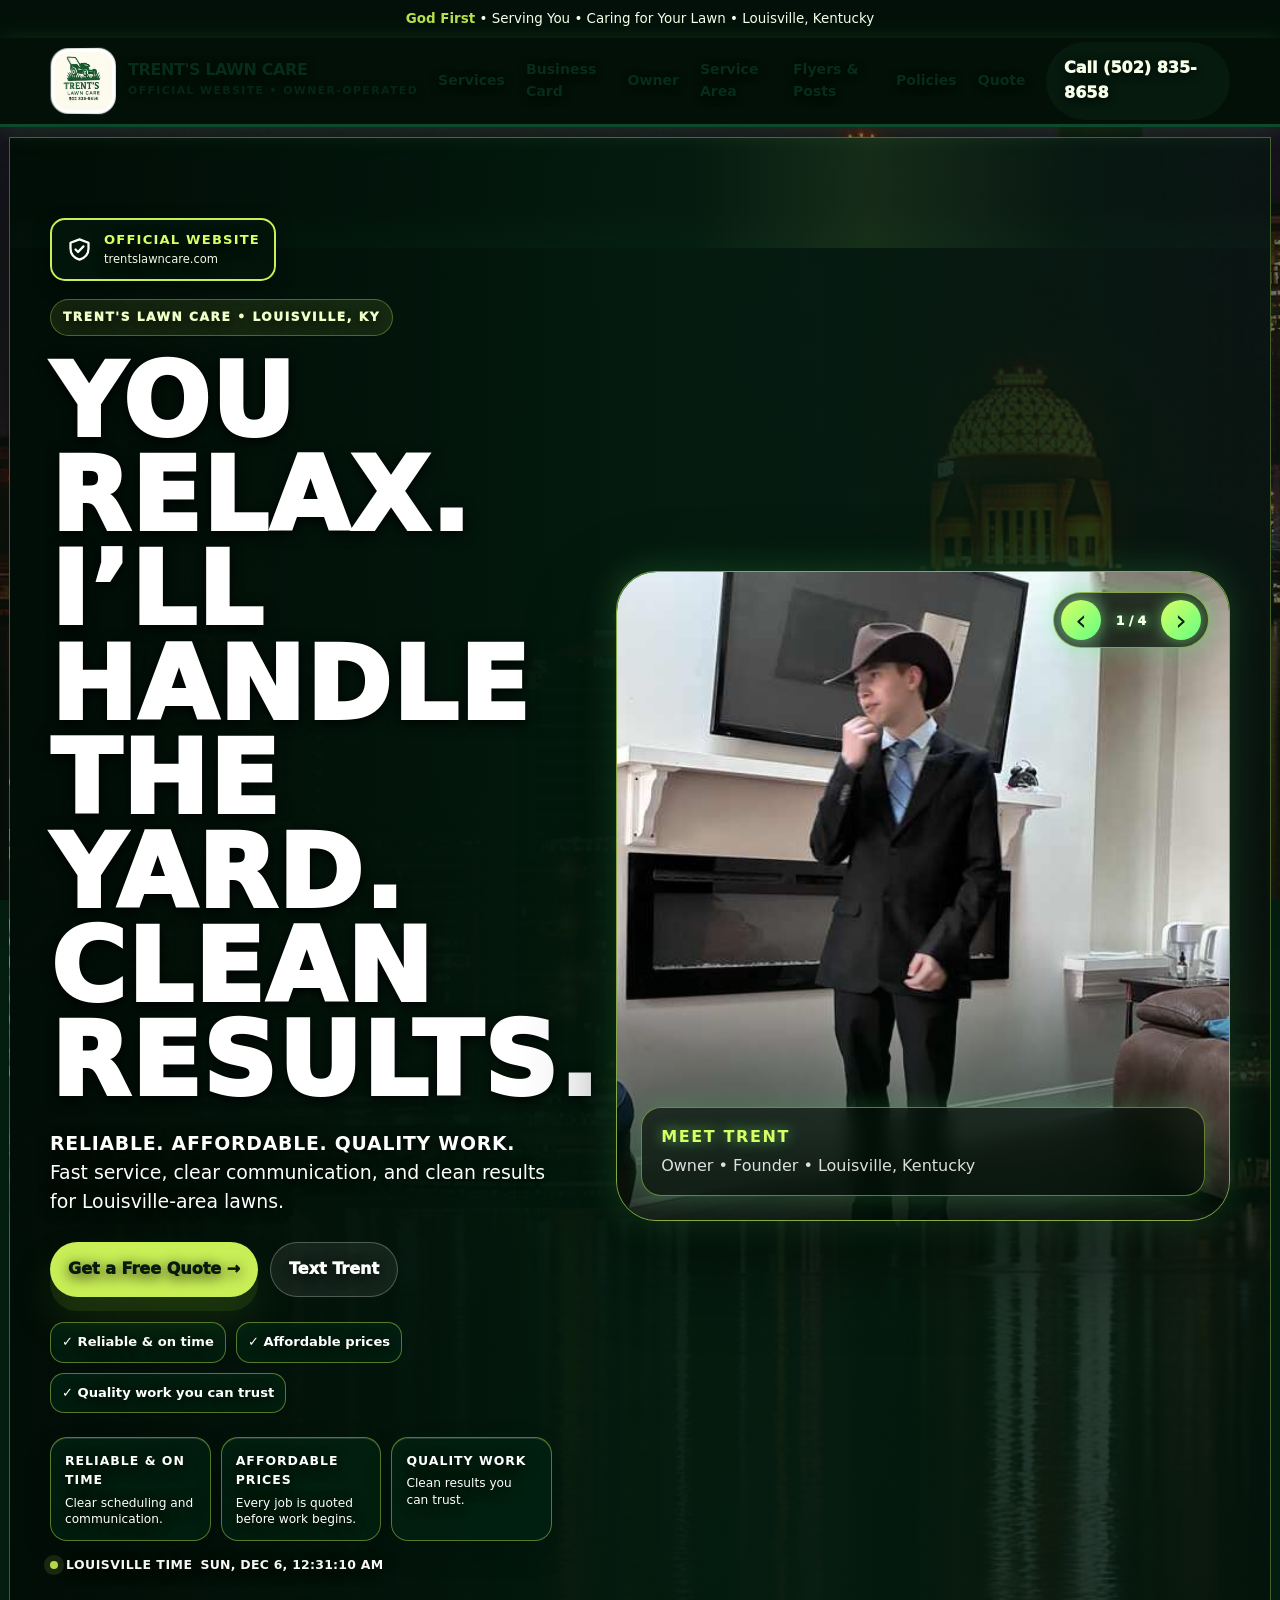
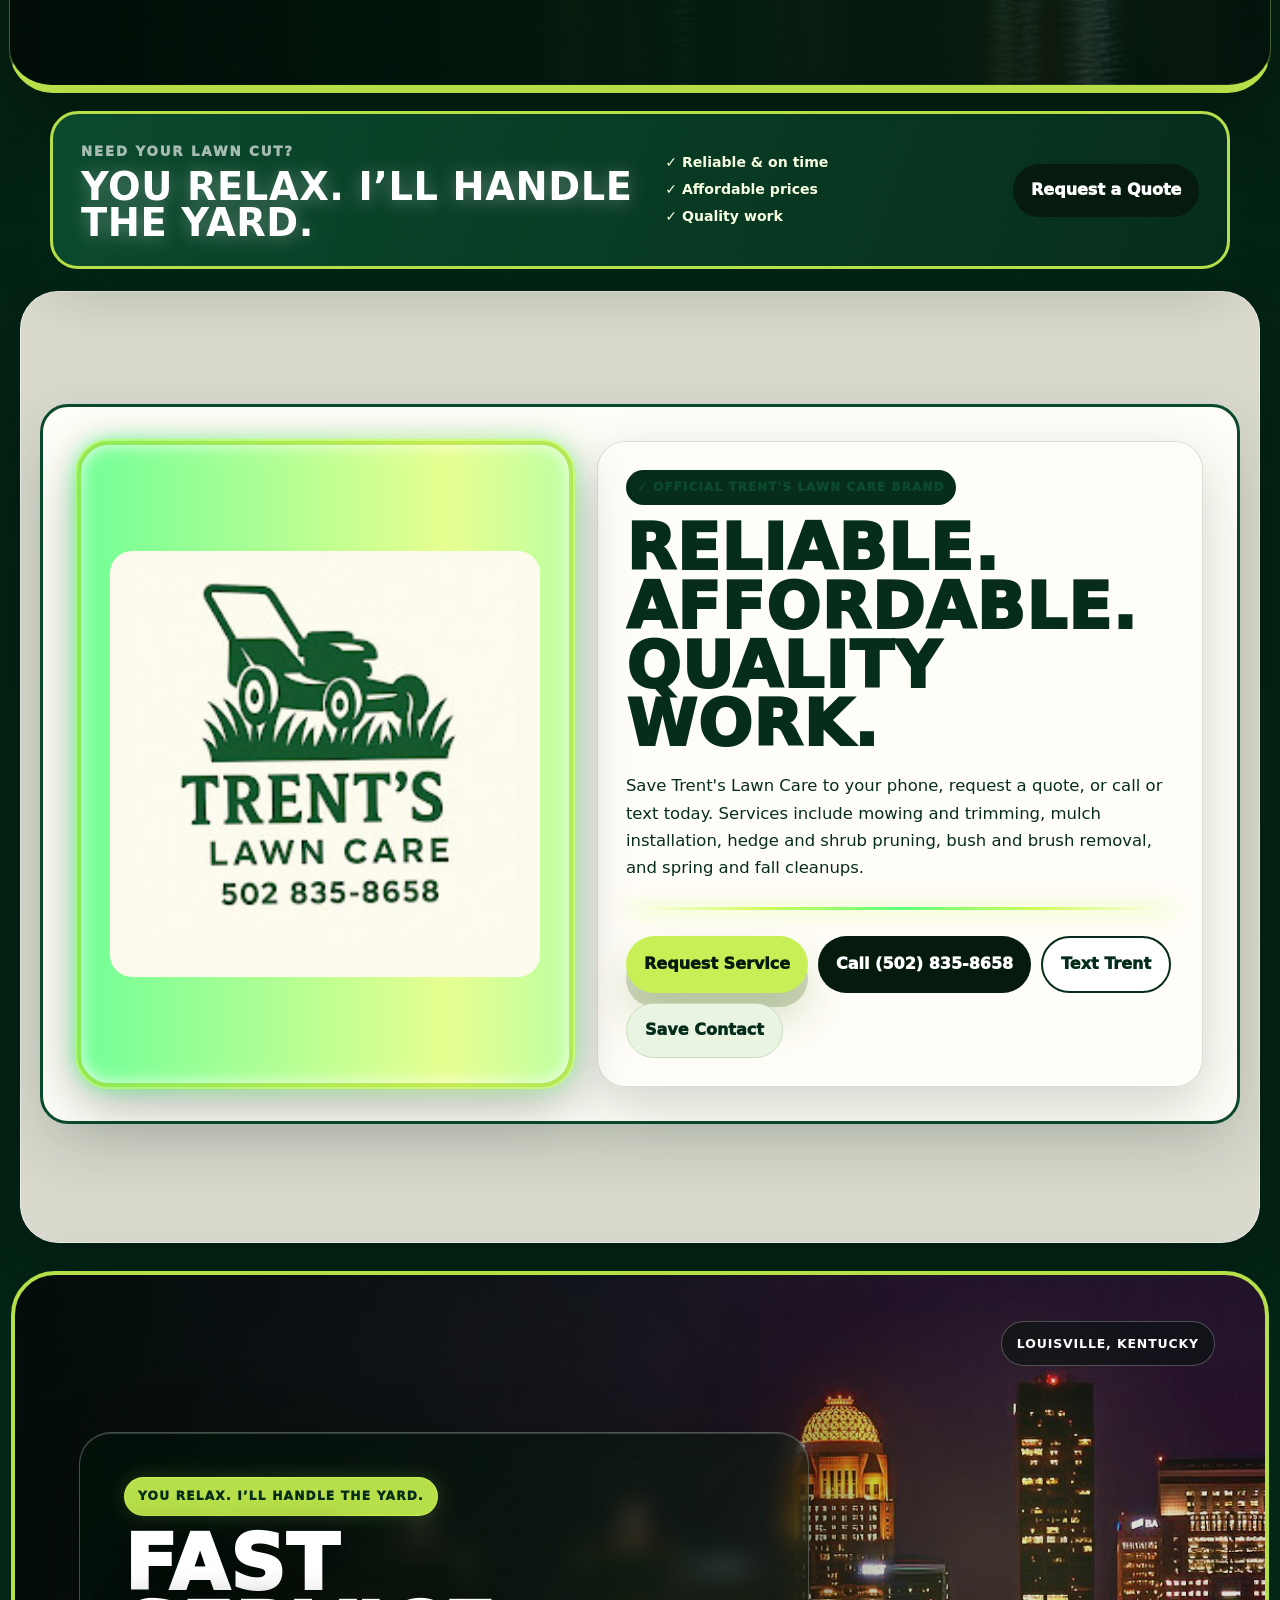
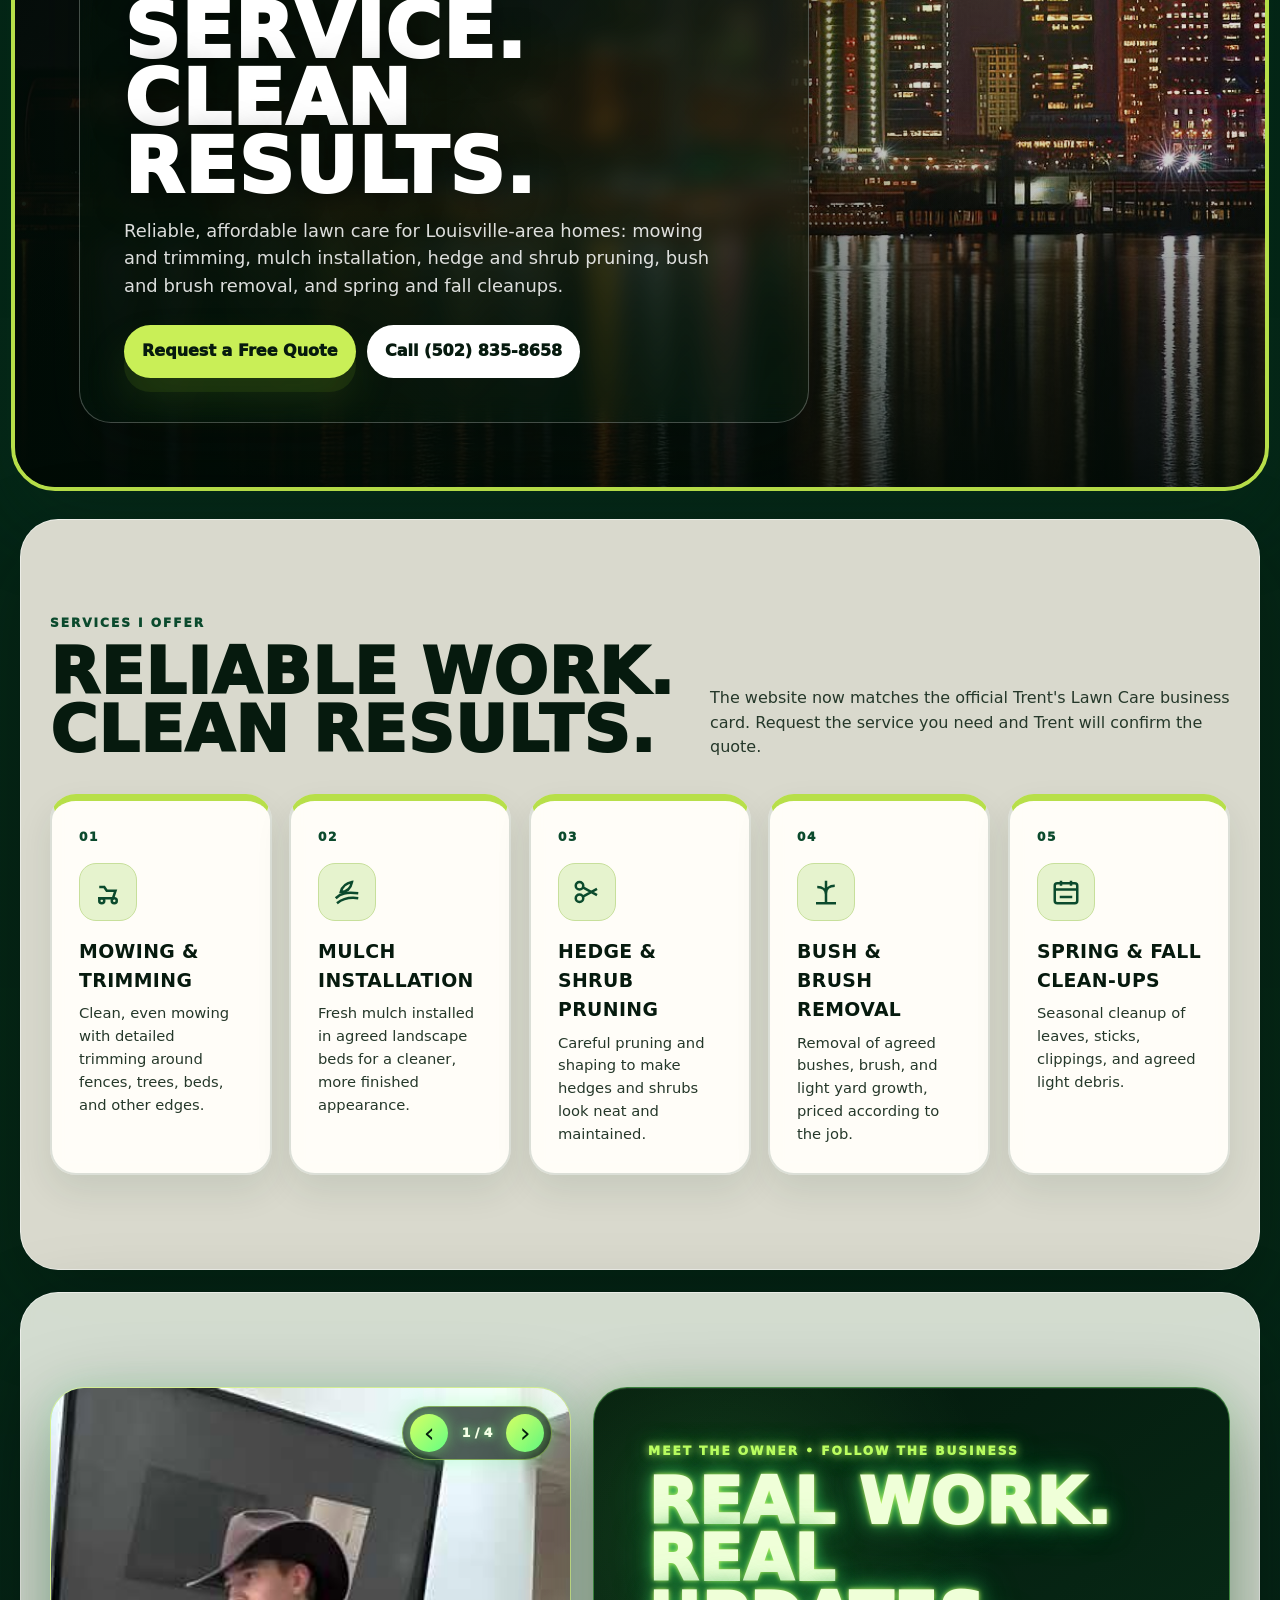
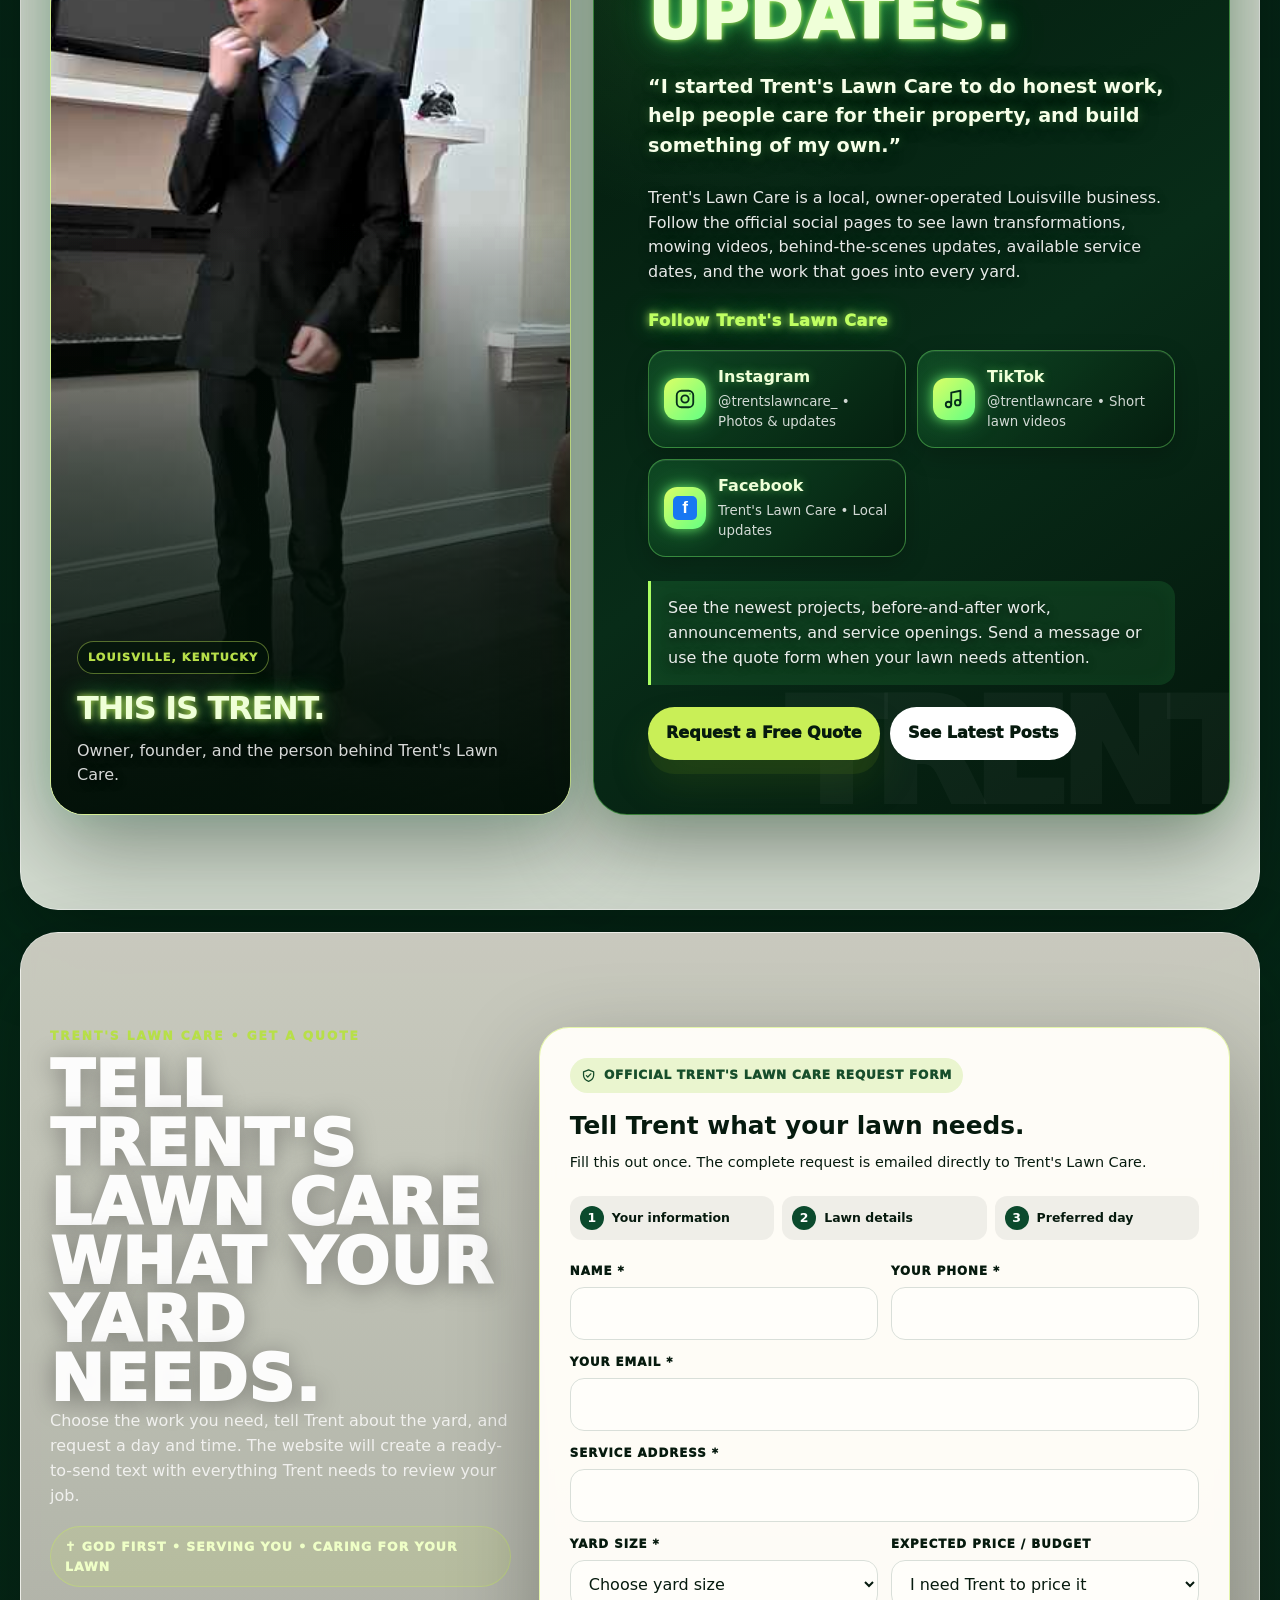
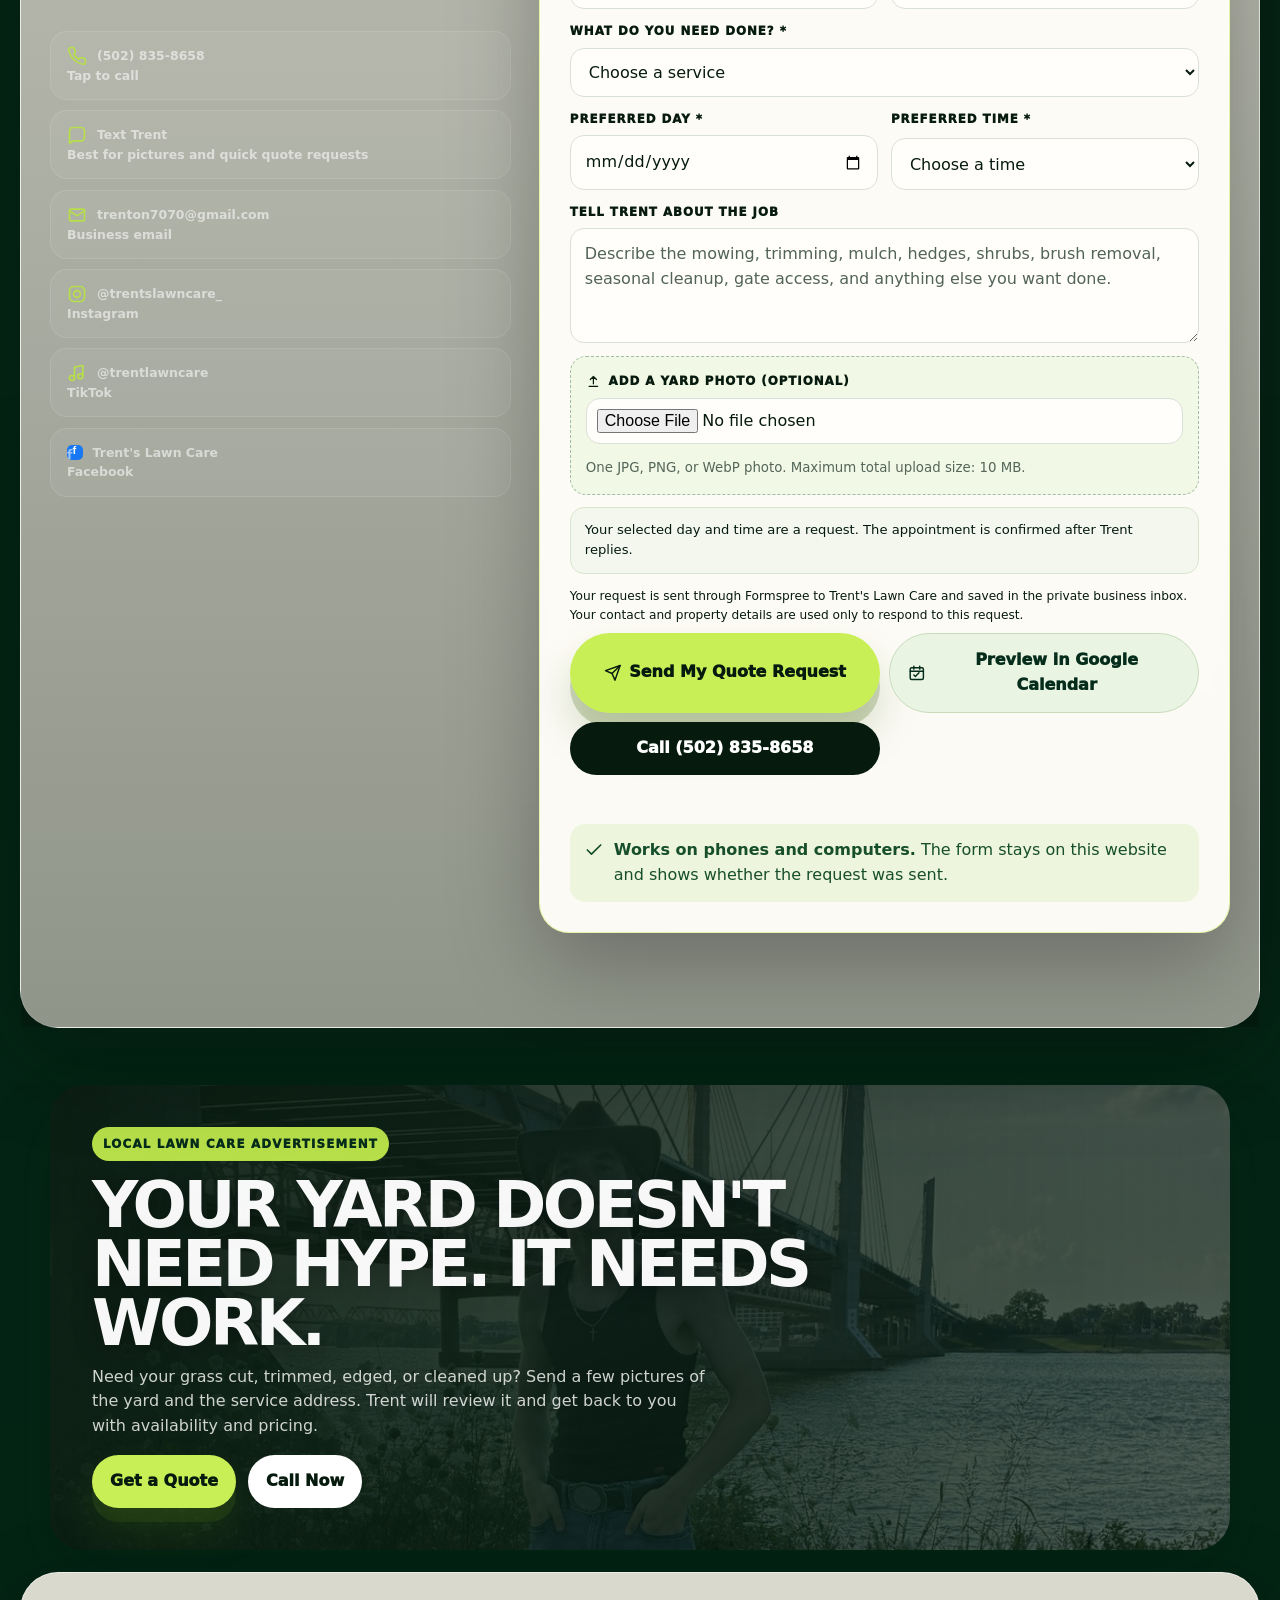
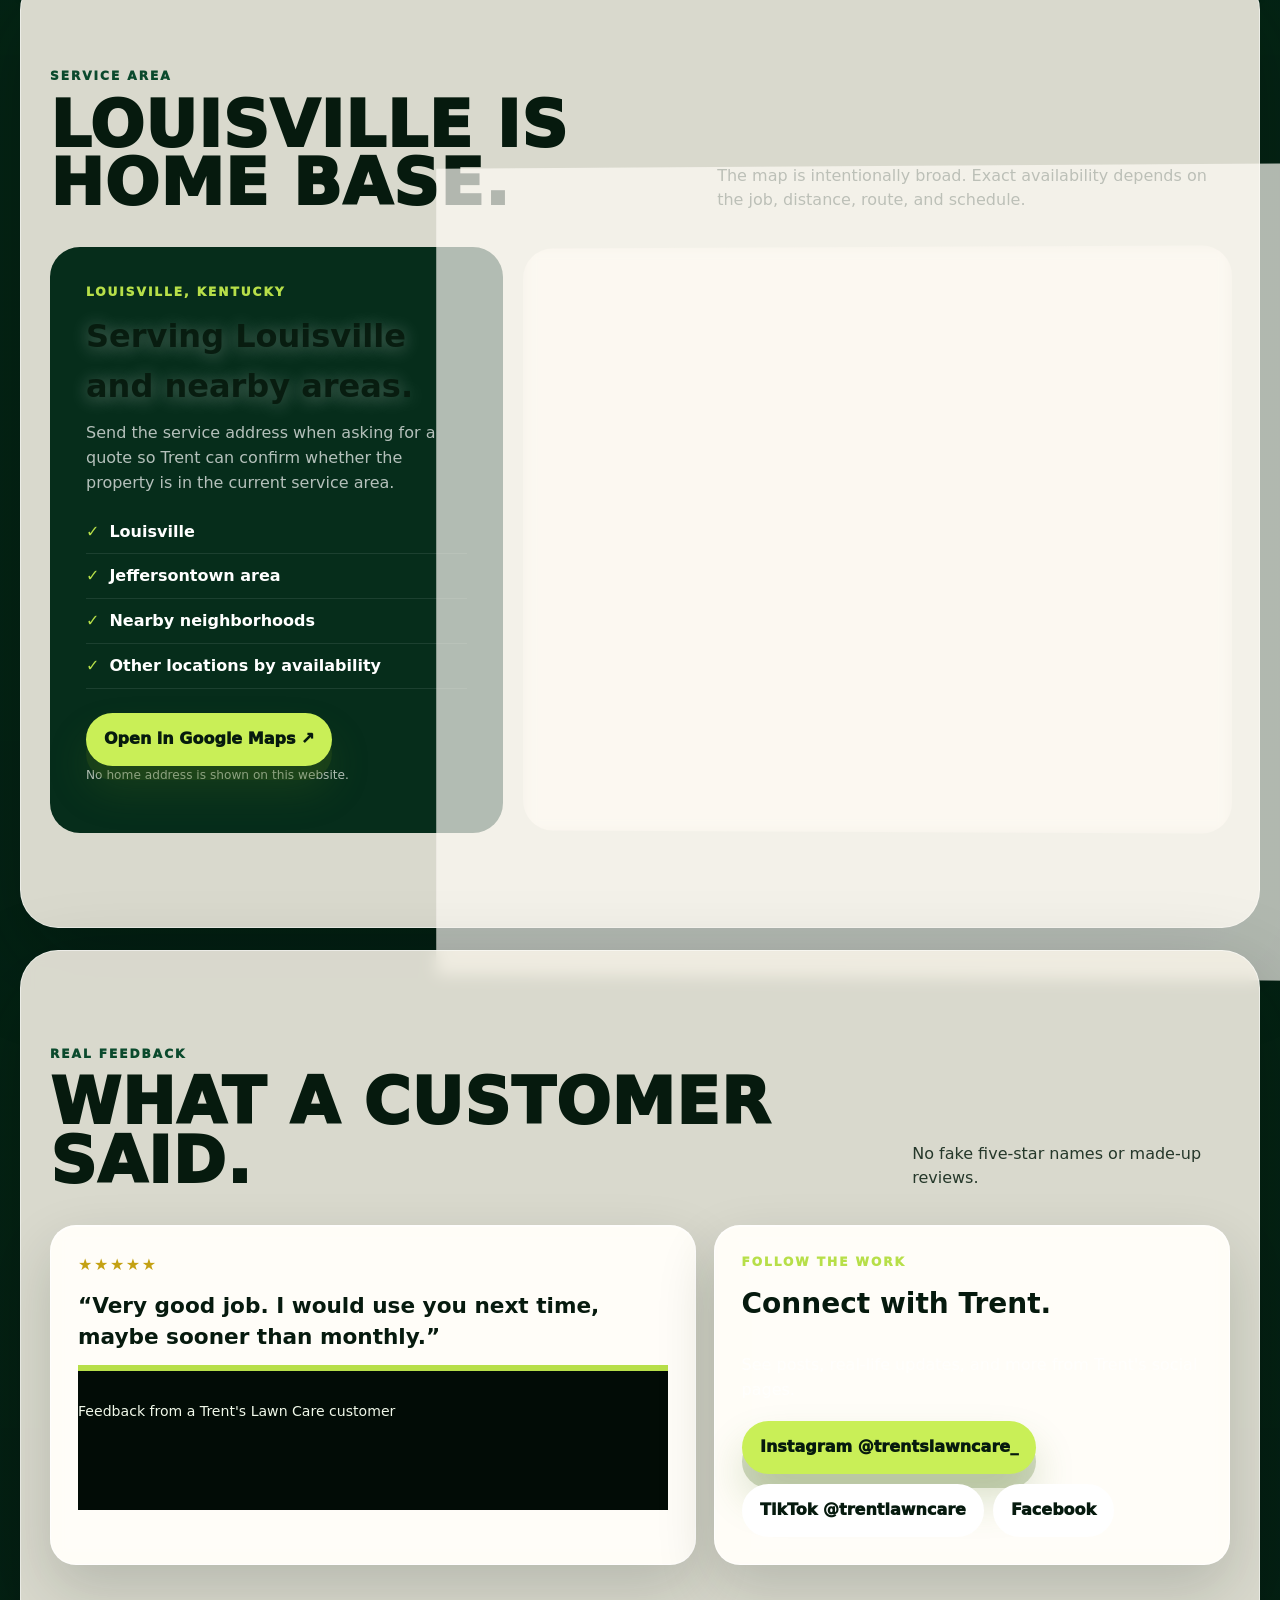
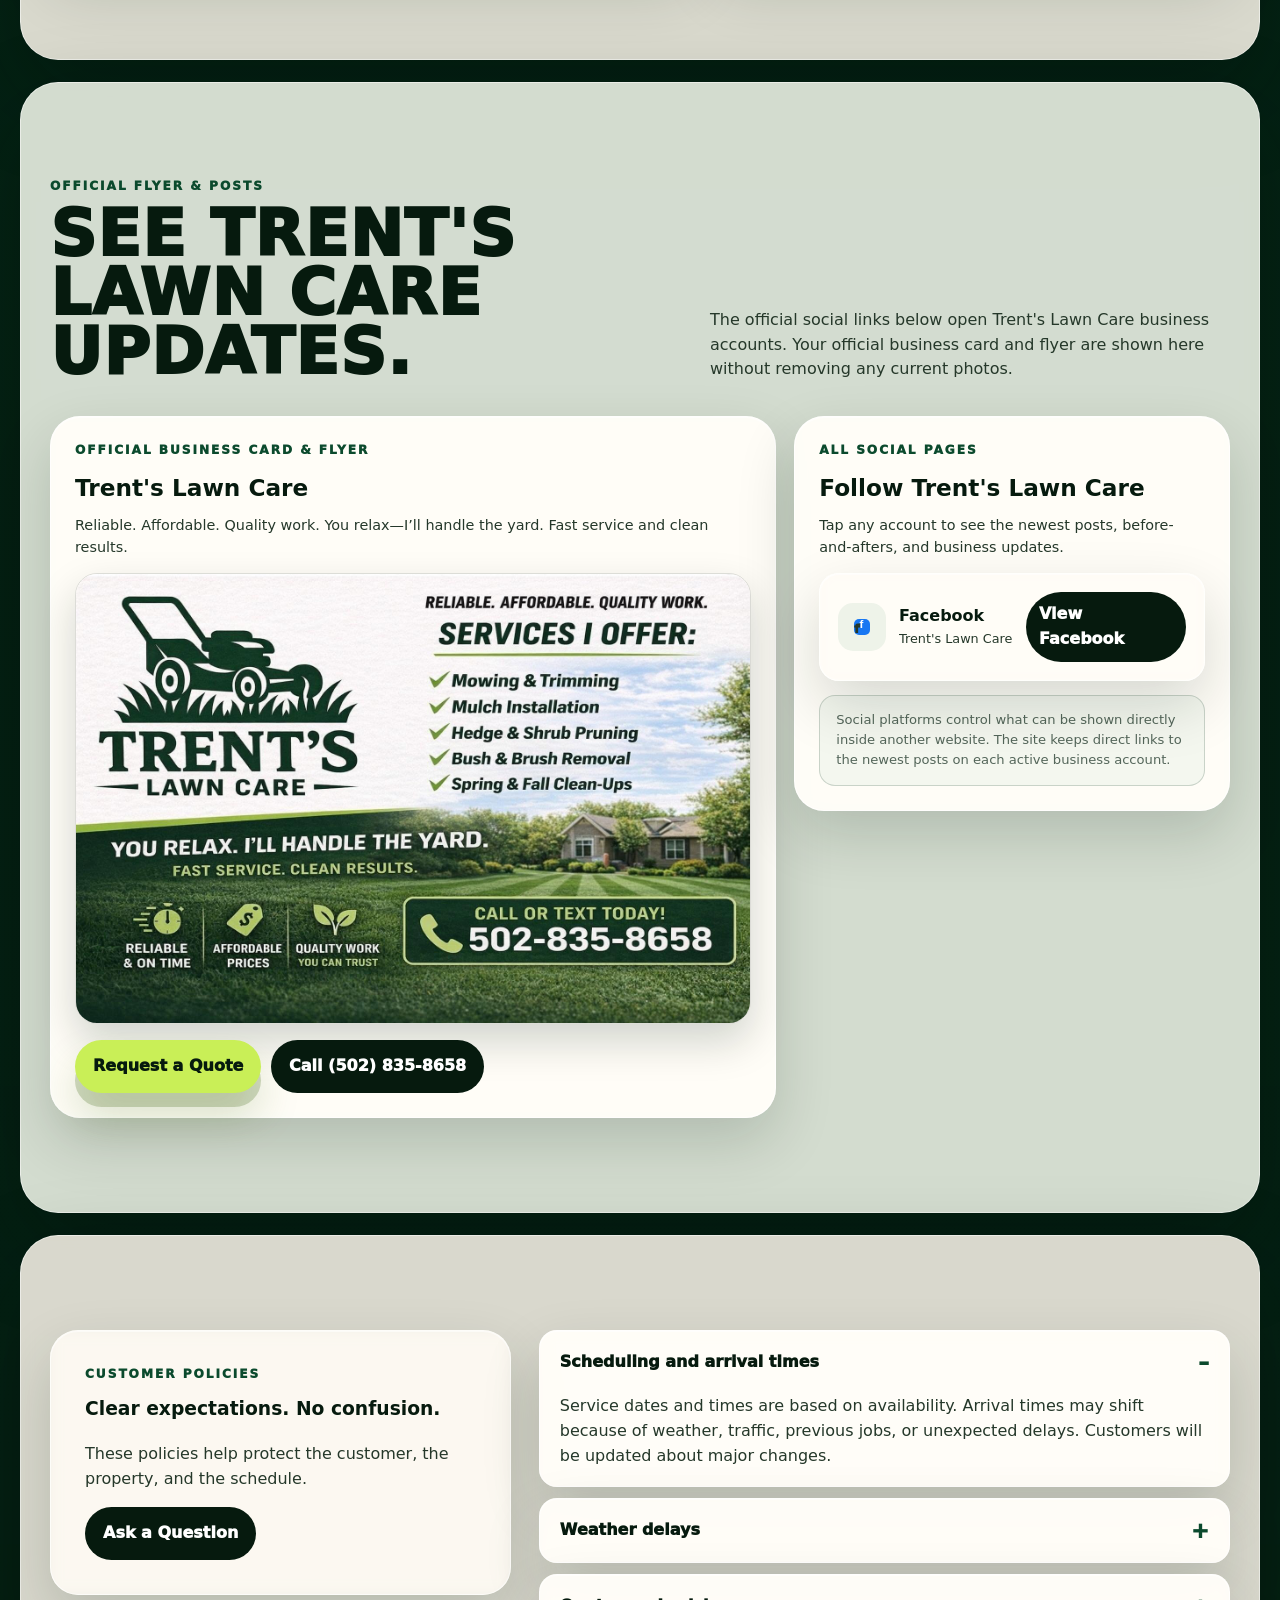
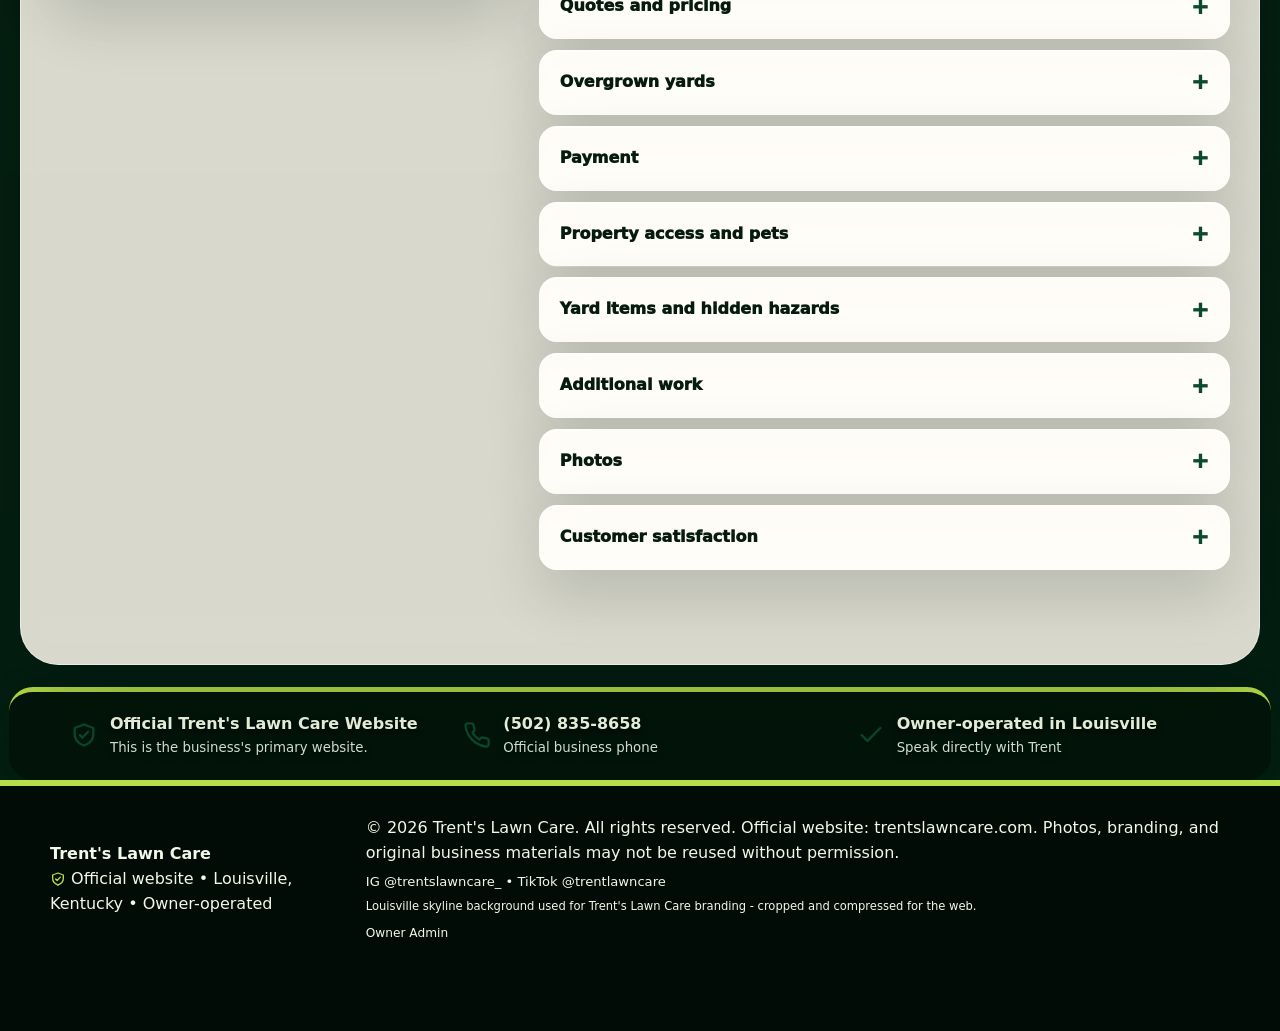
==== commit b6c69b44: "Improve website text contrast and official badge visibility" ====
--- a/index.html
+++ b/index.html
@@ -1181,6 +1181,34 @@
 .official-site-badge{color:var(--ink)!important;background:rgba(255,253,247,.92)!important;border-color:rgba(183,223,73,.85)!important}
 .hero .eyebrow{color:#efffc7!important}
 .business-card-copy,.business-card-copy h2,.business-card-copy p{color:var(--ink)!important}
+
+/* READABILITY PASS — keep every label visible over the Louisville background */
+body{color:#061a0e;background:#f6f2e7}
+header,.topbar{background:rgba(3,17,9,.98)!important;color:#f7ffe9!important}
+.brand,.brand strong,.brand span,.navlinks a,.nav-actions a{color:#f7ffe9!important;text-shadow:0 2px 8px rgba(0,0,0,.72)}
+.brand span{color:#d8ff63!important}
+.navlinks a:hover,.navlinks a:focus-visible{color:#d8ff63!important}
+.hero{isolation:isolate}
+.hero::before{content:"";position:absolute;inset:0;z-index:-1;background:linear-gradient(90deg,rgba(1,12,6,.94) 0%,rgba(2,22,11,.70) 55%,rgba(2,22,11,.44) 100%);pointer-events:none}
+.hero h1,.hero h2,.hero h3,.hero .kicker,.hero p,.hero-lead,.hero-copy,.hero-copy *{color:#fff!important;text-shadow:0 3px 14px rgba(0,0,0,.9)}
+.hero .kicker,.official-site-badge strong{color:#d8ff63!important}
+.official-site-badge{background:#03150a!important;color:#f7ffe9!important;border:2px solid #c9ef57!important;box-shadow:0 5px 18px rgba(0,0,0,.42)!important;text-shadow:0 2px 7px rgba(0,0,0,.8)}
+.official-site-badge small{color:#f0f8e9!important}
+.section-head h2,.section-head h3,.service-card h3,.embed-card h3,.policy-intro h3{color:#061a0e!important;text-shadow:none!important}
+.section-head p,.service-card p,.embed-card p,.policy-intro p,details p,.social-profile span{color:#25382a!important}
+.card,.service-card,.embed-card,.form,details,.map-card{background:rgba(255,253,248,.97)!important;color:#061a0e!important}
+.card h3,.card h4,.form h2,.form h3,.form p,.form label{color:#061a0e!important;text-shadow:none!important}
+.official-proof{background:#03150a!important;color:#f7ffe9!important}
+.official-proof .proof-item,.official-proof .proof-item strong,.official-proof .proof-item small{color:#f7ffe9!important;text-shadow:0 2px 7px rgba(0,0,0,.8)}
+.official-proof .proof-item small{color:#d6e8d5!important}
+footer{background:#020c06!important;color:#f0f8e9!important}
+footer strong,footer a,footer span{color:#f0f8e9!important}
+.btn-white{color:#061a0e!important;background:#fff!important;text-shadow:none!important}
+.btn-dark{color:#fff!important;background:#061a0e!important}
+.btn-lime{color:#061a0e!important;background:#c9ef57!important}
+input,select,textarea{color:#061a0e!important;background:#fffefa!important}
+input::placeholder,textarea::placeholder{color:#526357!important;opacity:1}
+@media(max-width:760px){.navlinks{background:#03150a!important}.navlinks a{color:#f7ffe9!important}}
 </style>
 </head>
 <body>
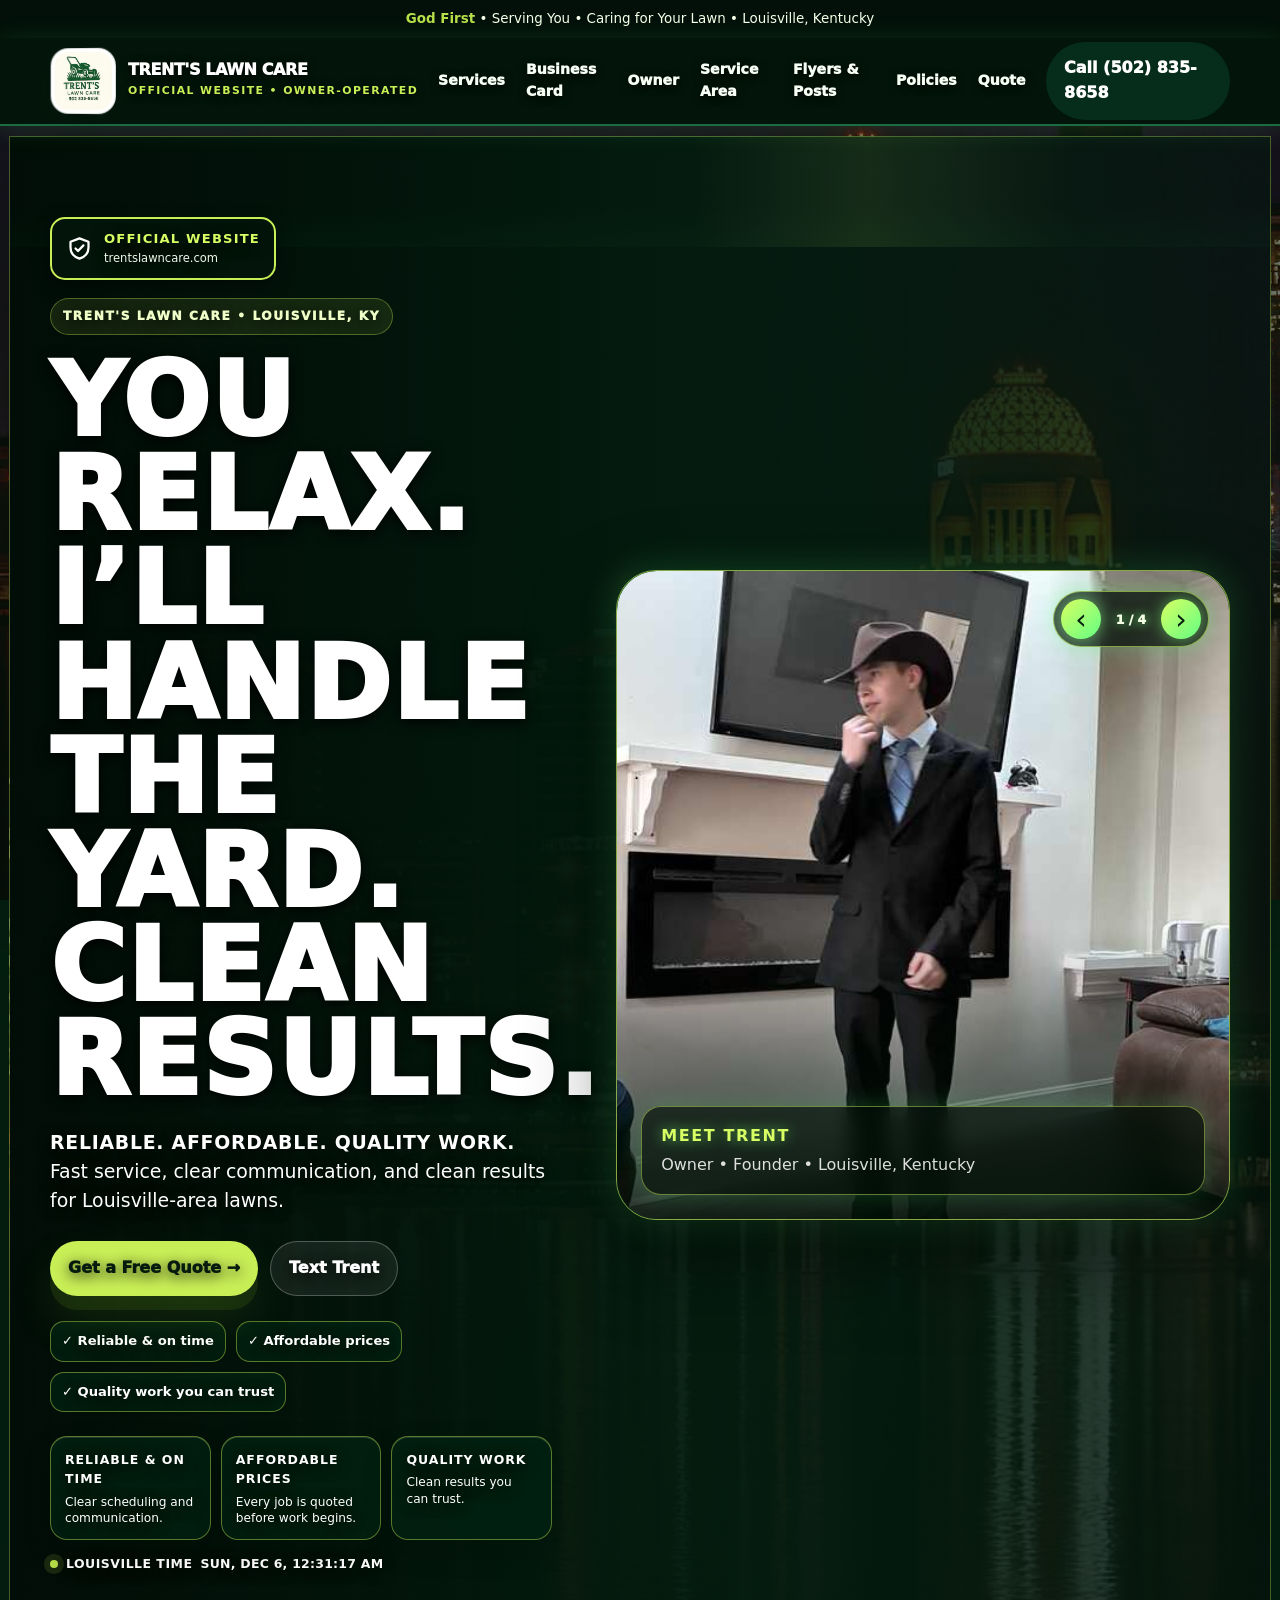
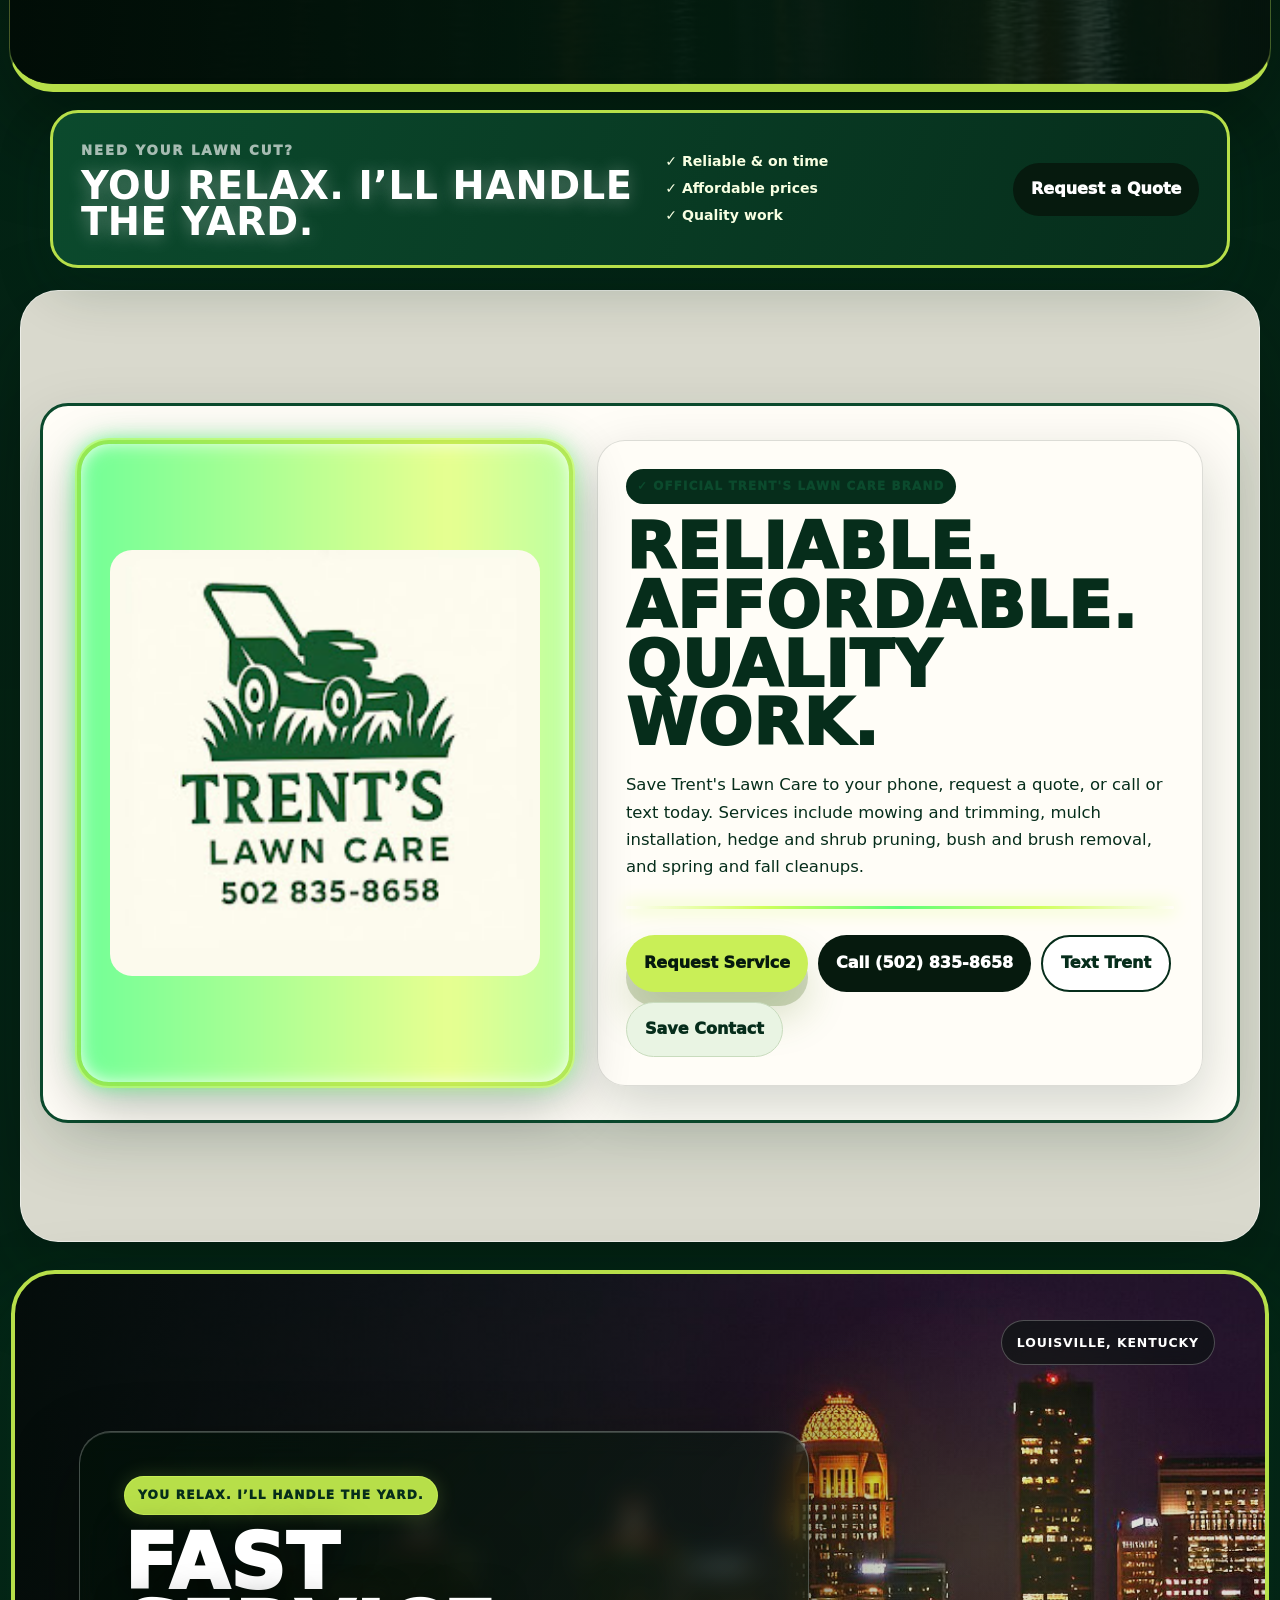
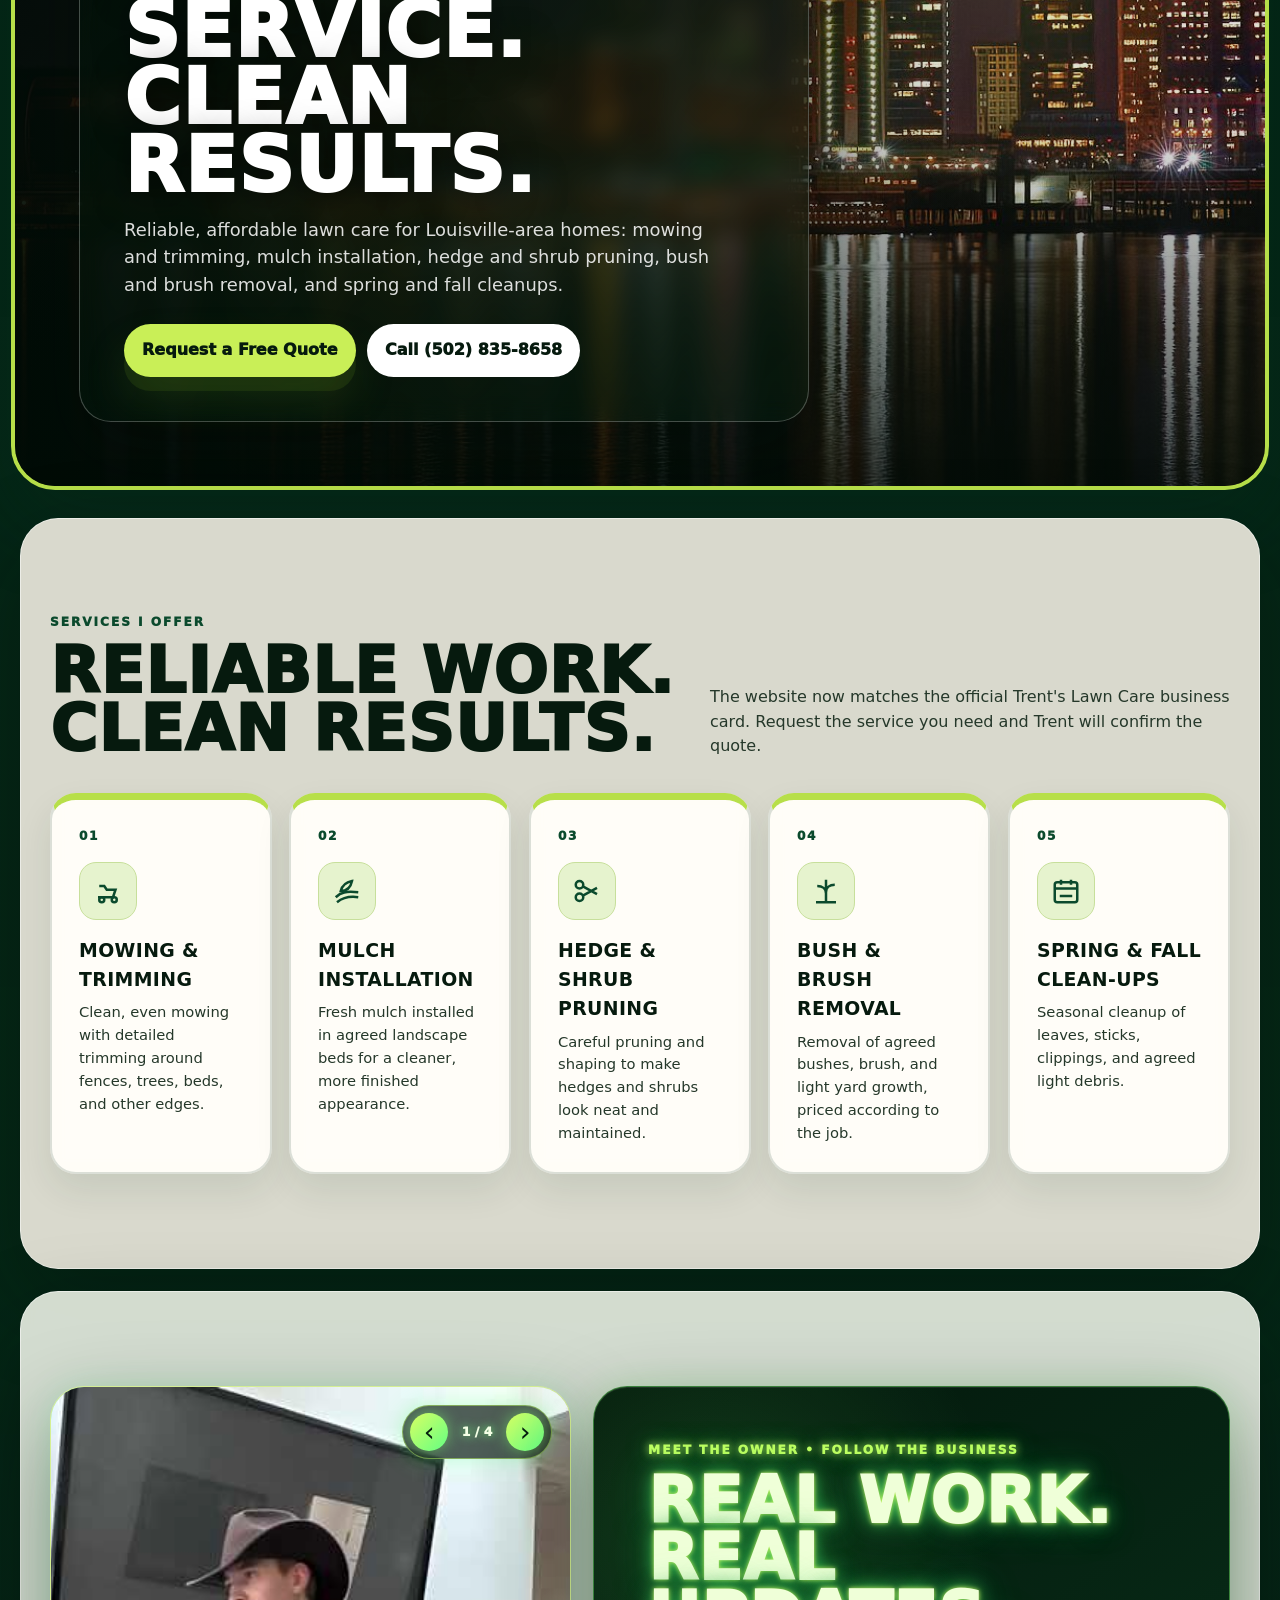
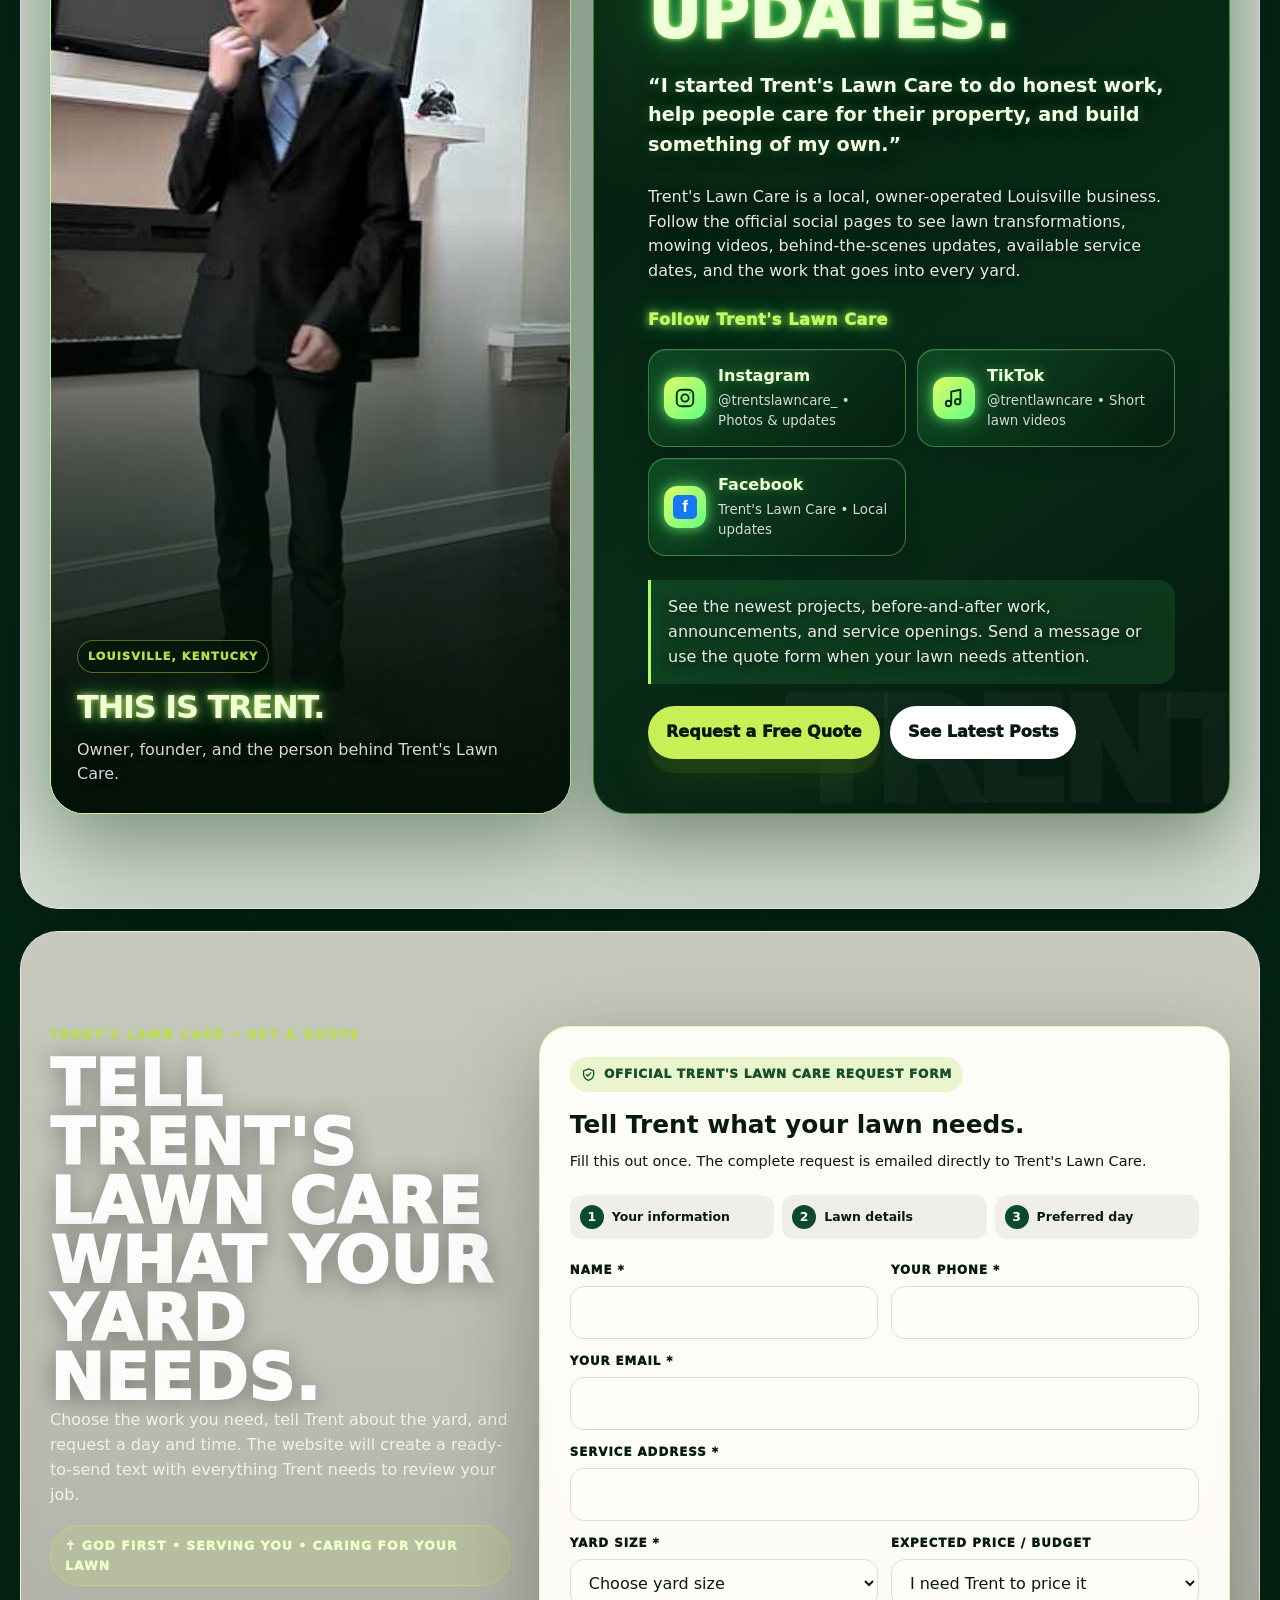
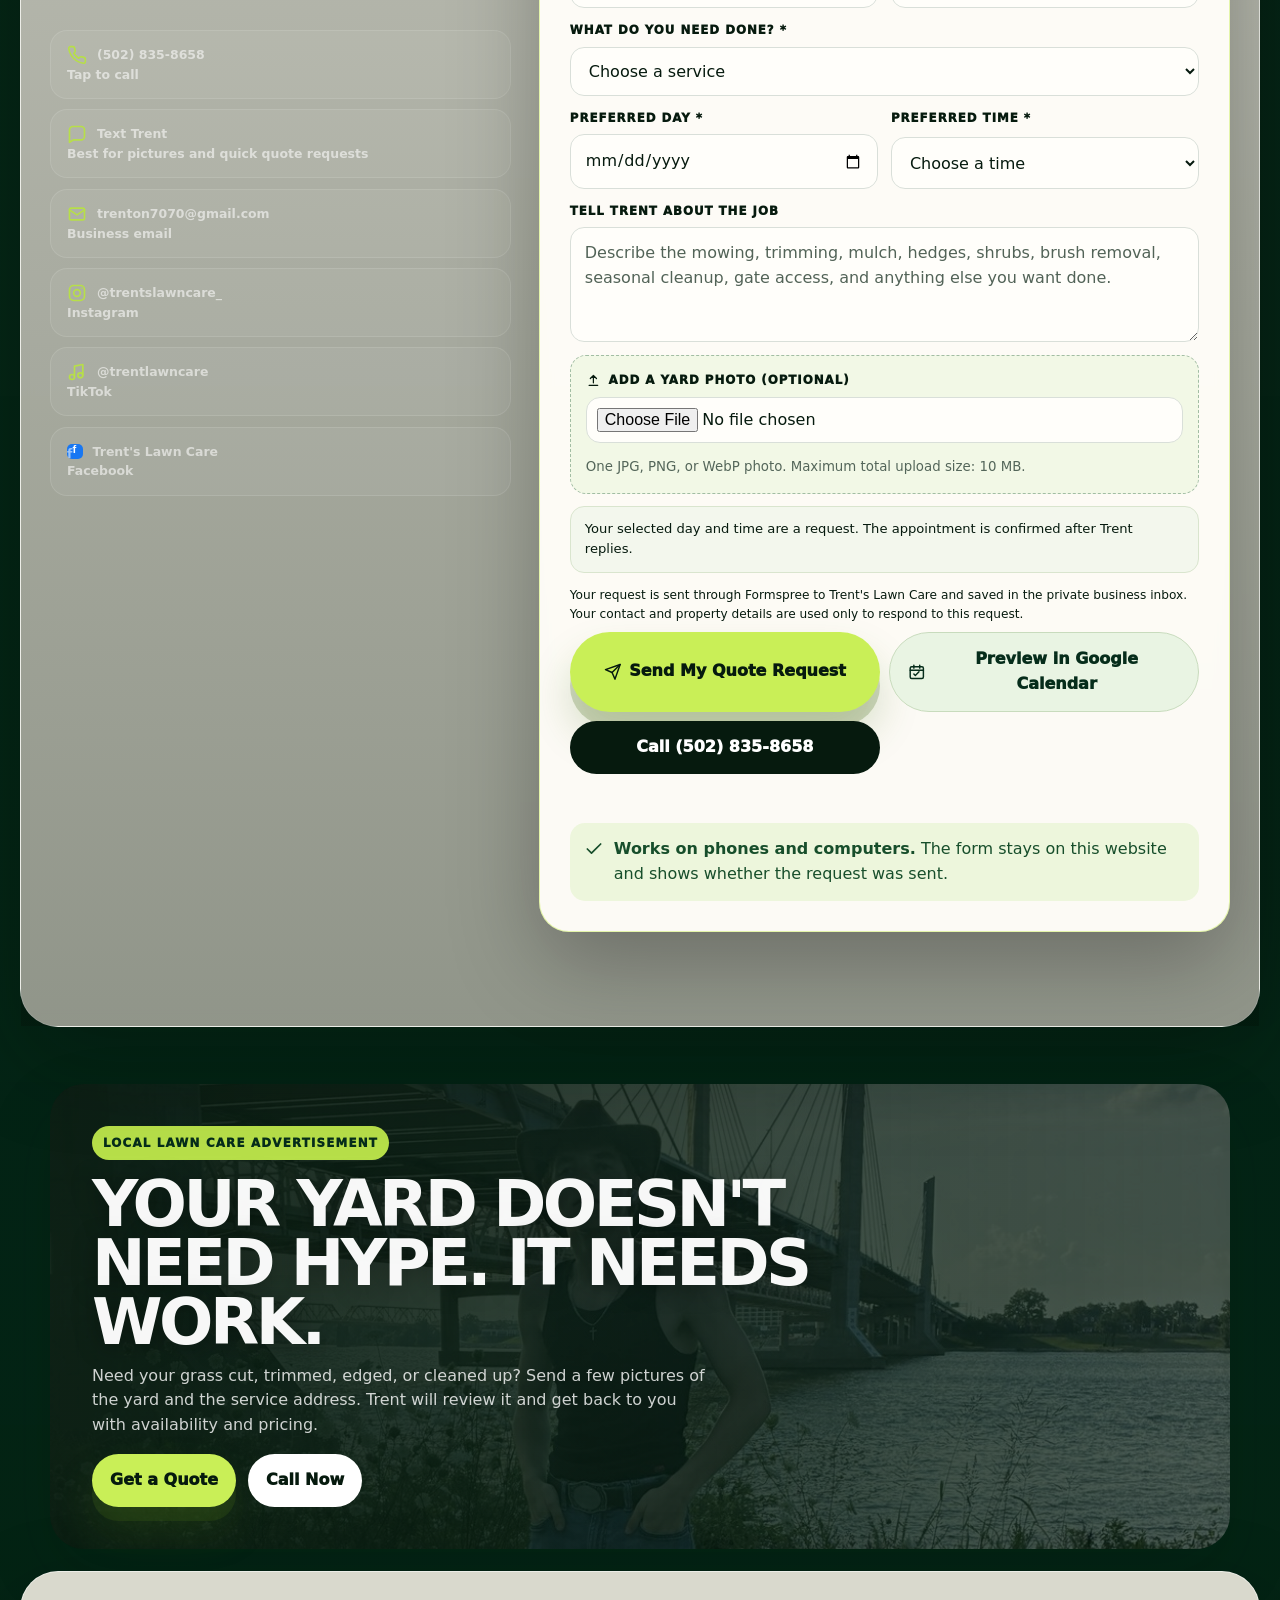
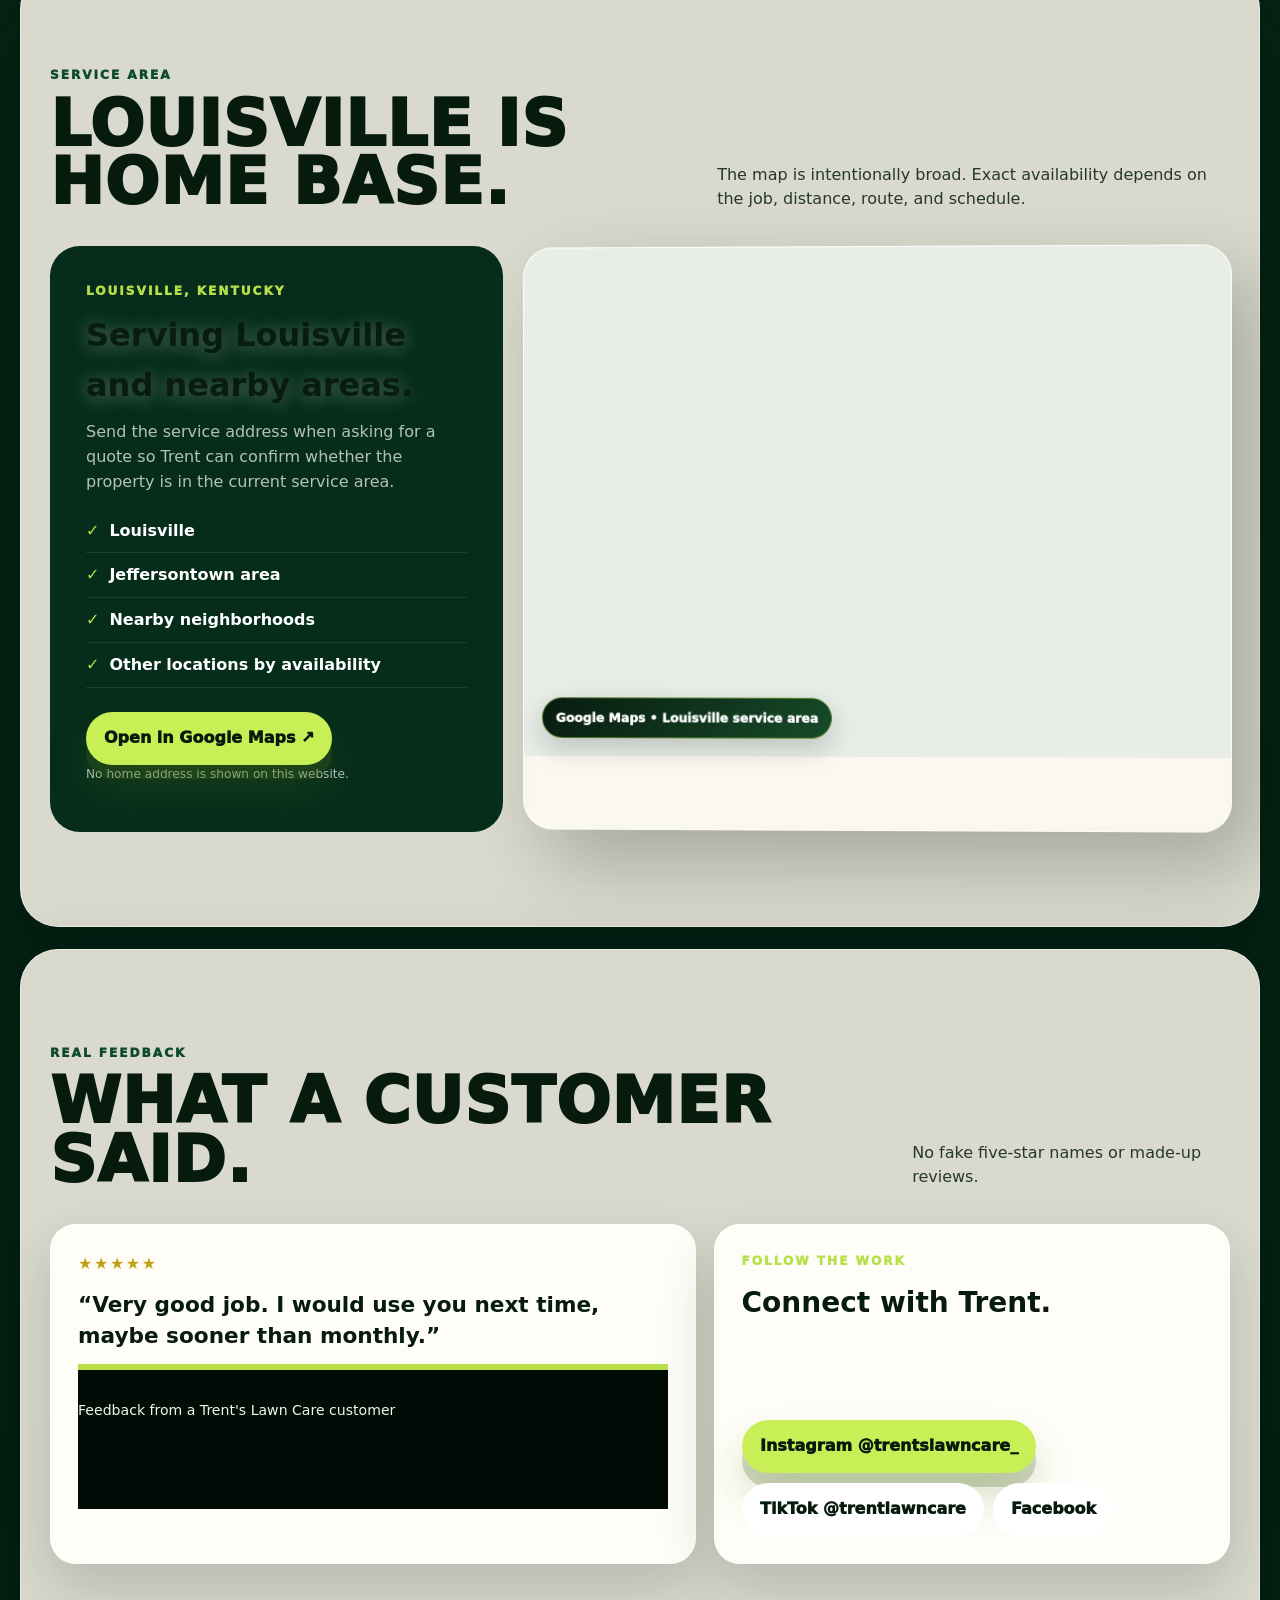
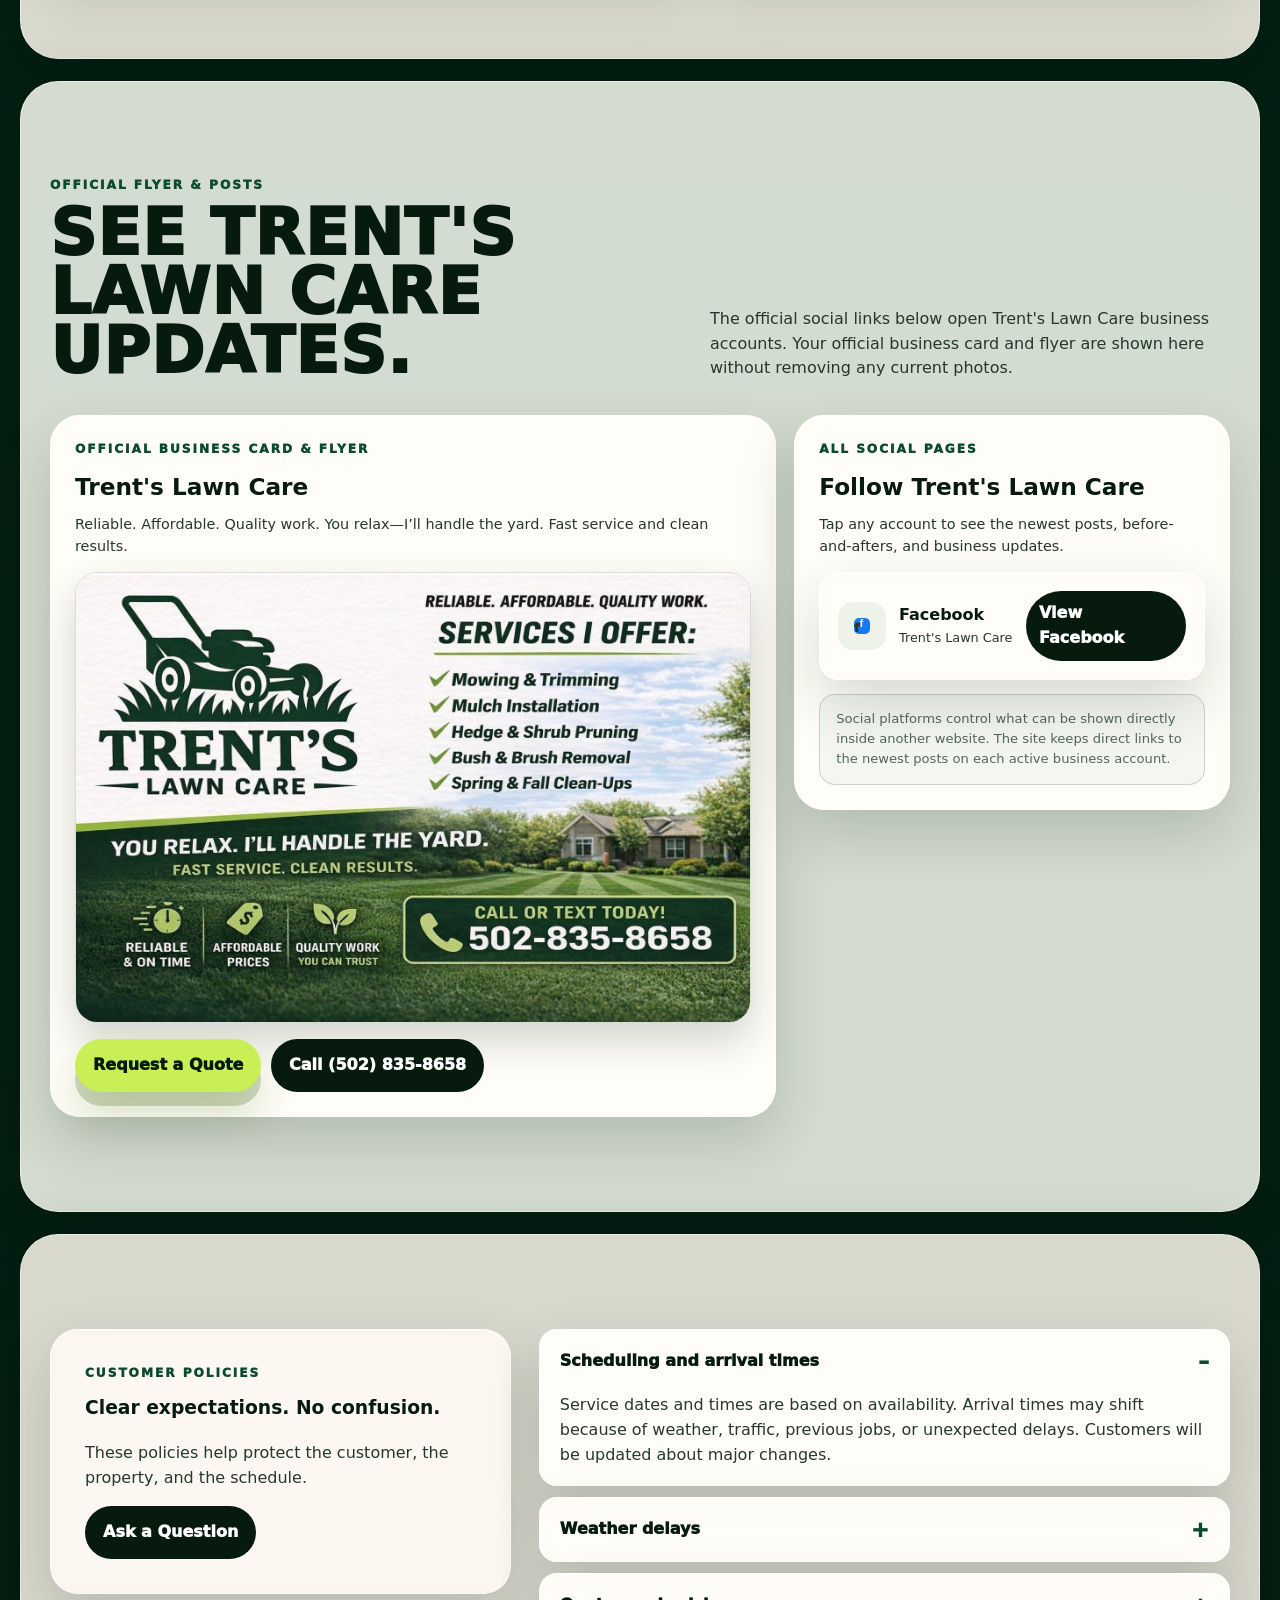
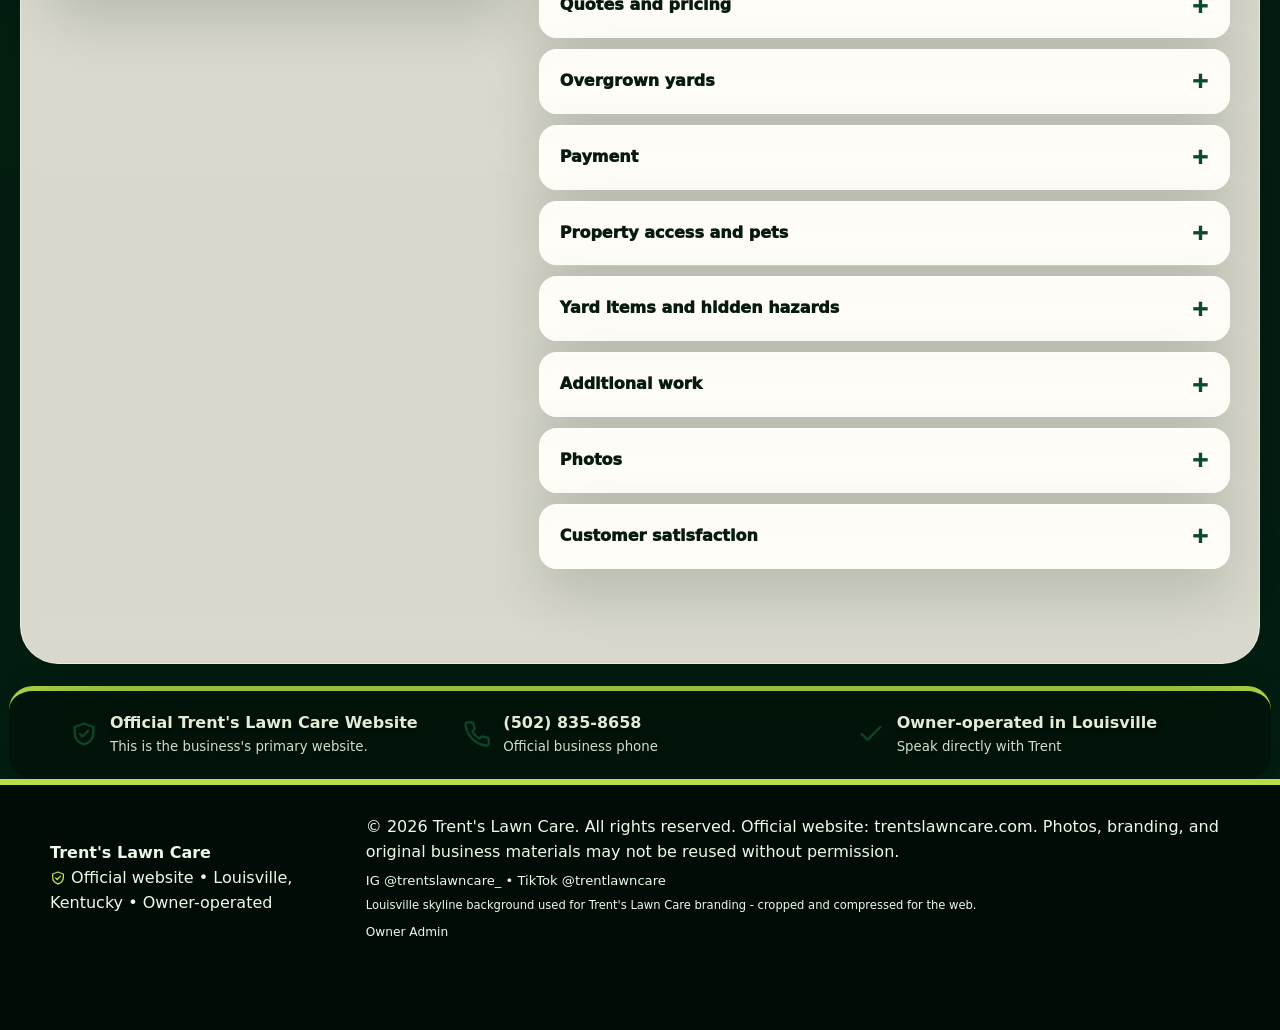
==== commit d8b53aa1: "Make header text fully visible" ====
--- a/index.html
+++ b/index.html
@@ -1209,6 +1209,50 @@
 input,select,textarea{color:#061a0e!important;background:#fffefa!important}
 input::placeholder,textarea::placeholder{color:#526357!important;opacity:1}
 @media(max-width:760px){.navlinks{background:#03150a!important}.navlinks a{color:#f7ffe9!important}}
+
+/* HEADER-VISIBILITY-FIX-2026-07-24 */
+header{
+  background:#03150a!important;
+  border-bottom:2px solid #1b6b43!important;
+}
+header .brand,
+header .brand strong,
+header .brand span,
+header .navlinks a,
+header .nav-actions a,
+header .menu{
+  color:#f8fff4!important;
+  opacity:1!important;
+  text-shadow:0 2px 9px rgba(0,0,0,.95)!important;
+}
+header .brand strong{
+  color:#ffffff!important;
+  font-weight:1000!important;
+}
+header .brand span{
+  color:#c9ef57!important;
+  opacity:1!important;
+}
+header .navlinks a{
+  color:#f8fff4!important;
+  font-weight:950!important;
+}
+header .navlinks a:hover,
+header .navlinks a:focus-visible{
+  color:#c9ef57!important;
+}
+header .nav-actions .btn,
+header .nav-actions .btn-dark{
+  color:#ffffff!important;
+  background:#062d1b!important;
+  border-color:#174c32!important;
+  text-shadow:none!important;
+}
+@media(max-width:760px){
+  header .navlinks{background:#03150a!important}
+  header .navlinks a{color:#ffffff!important}
+}
+
 </style>
 </head>
 <body>
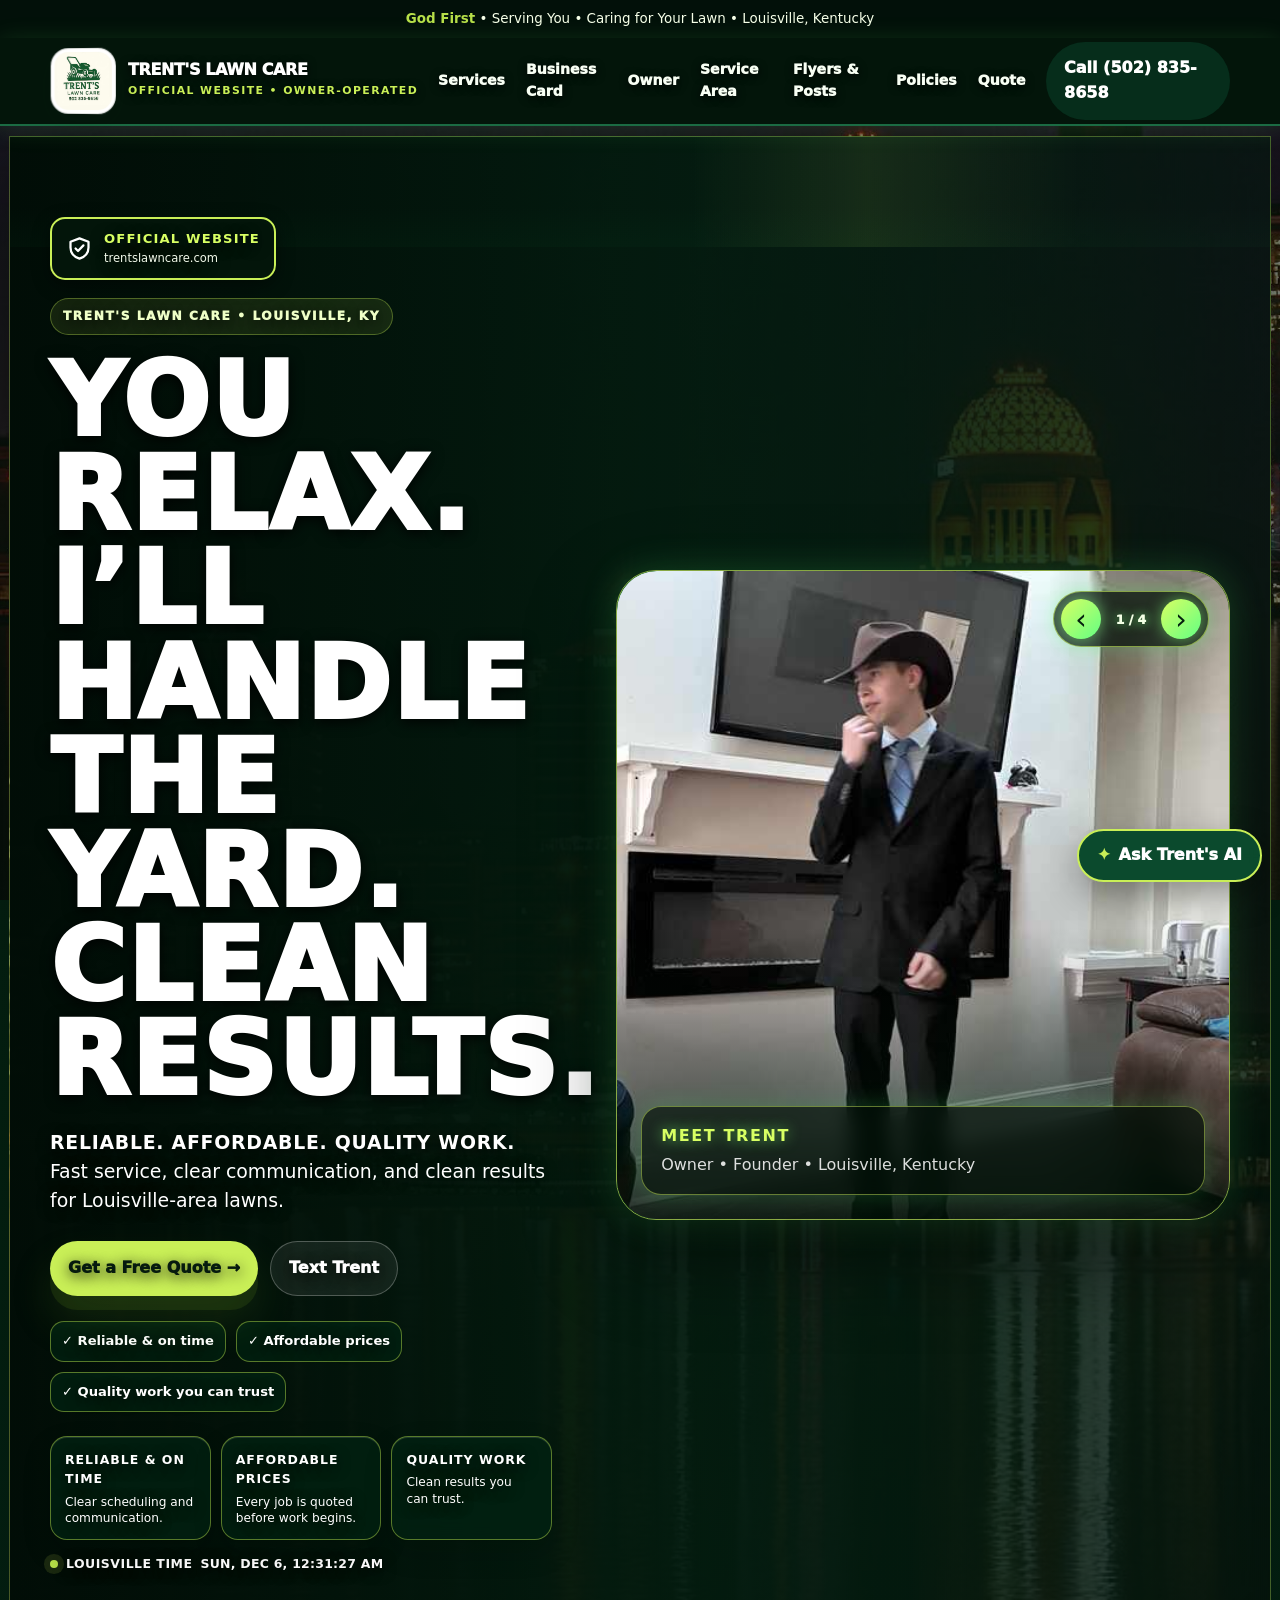
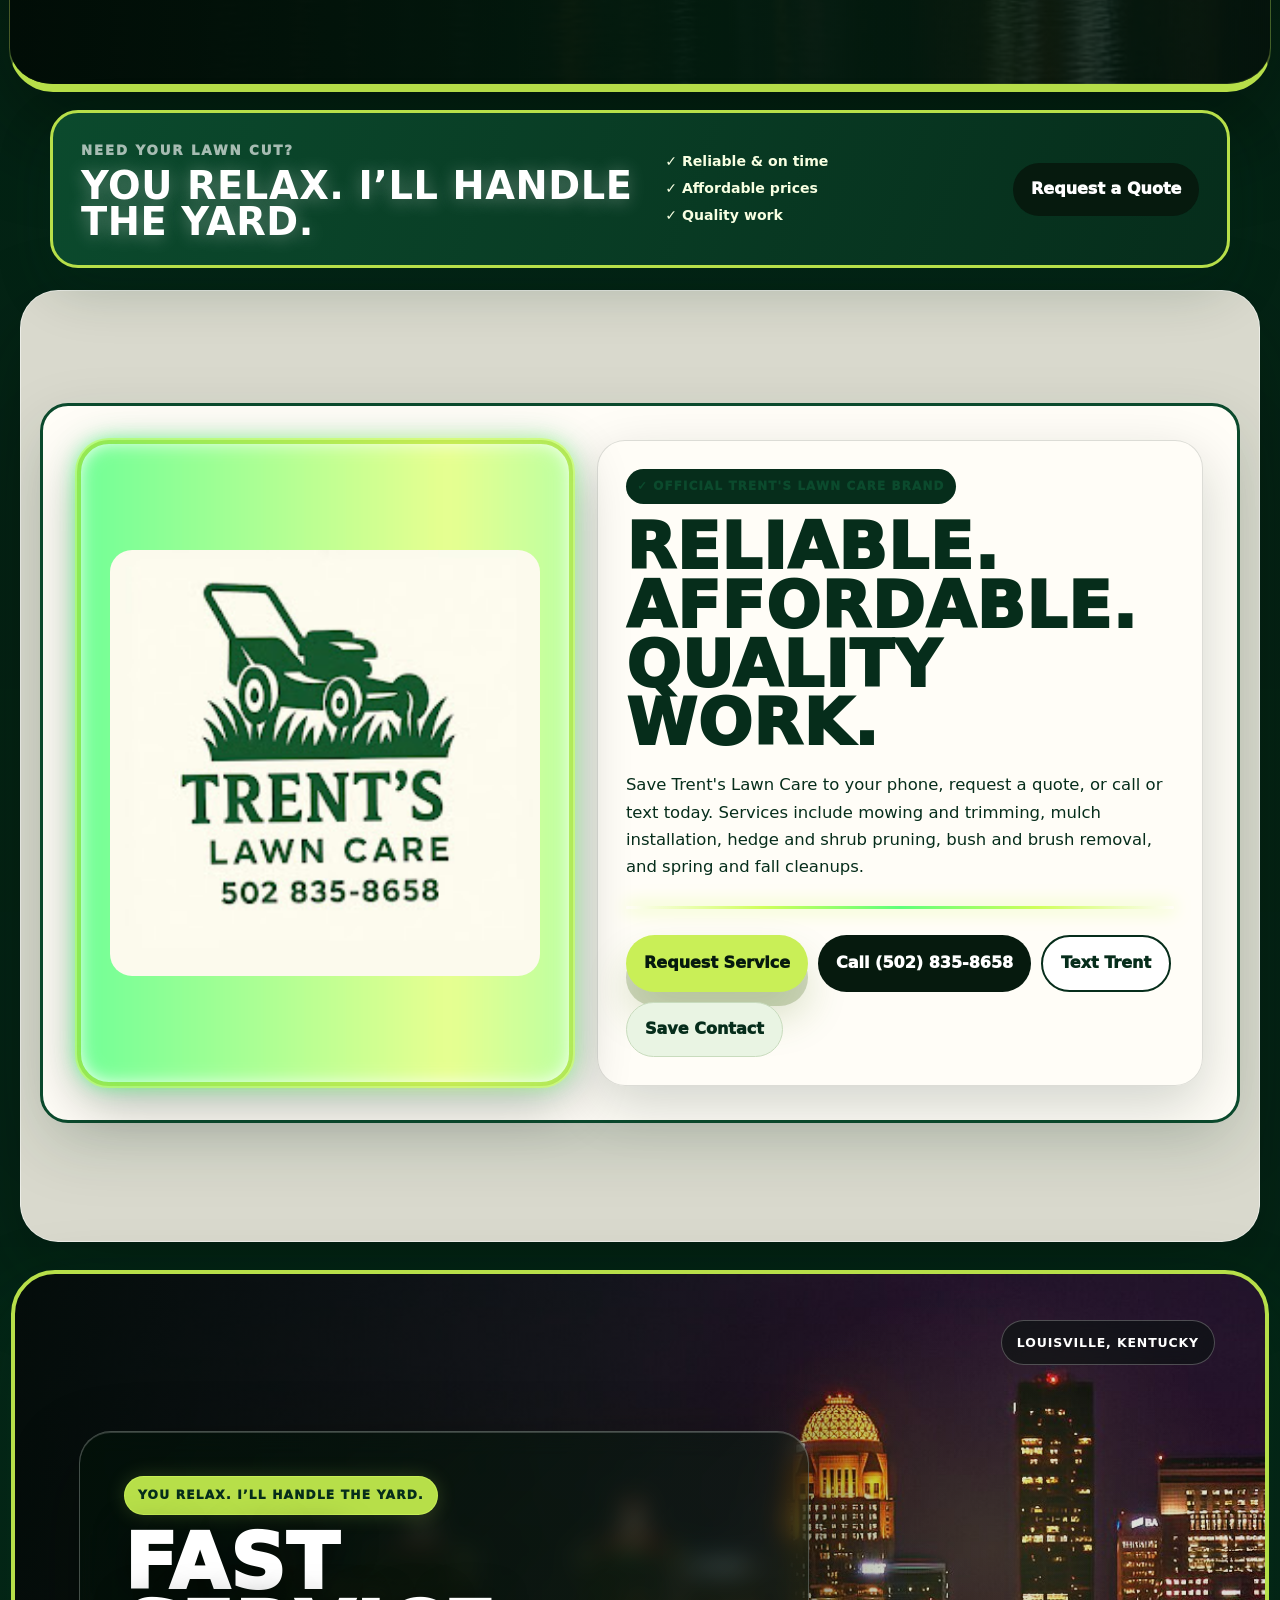
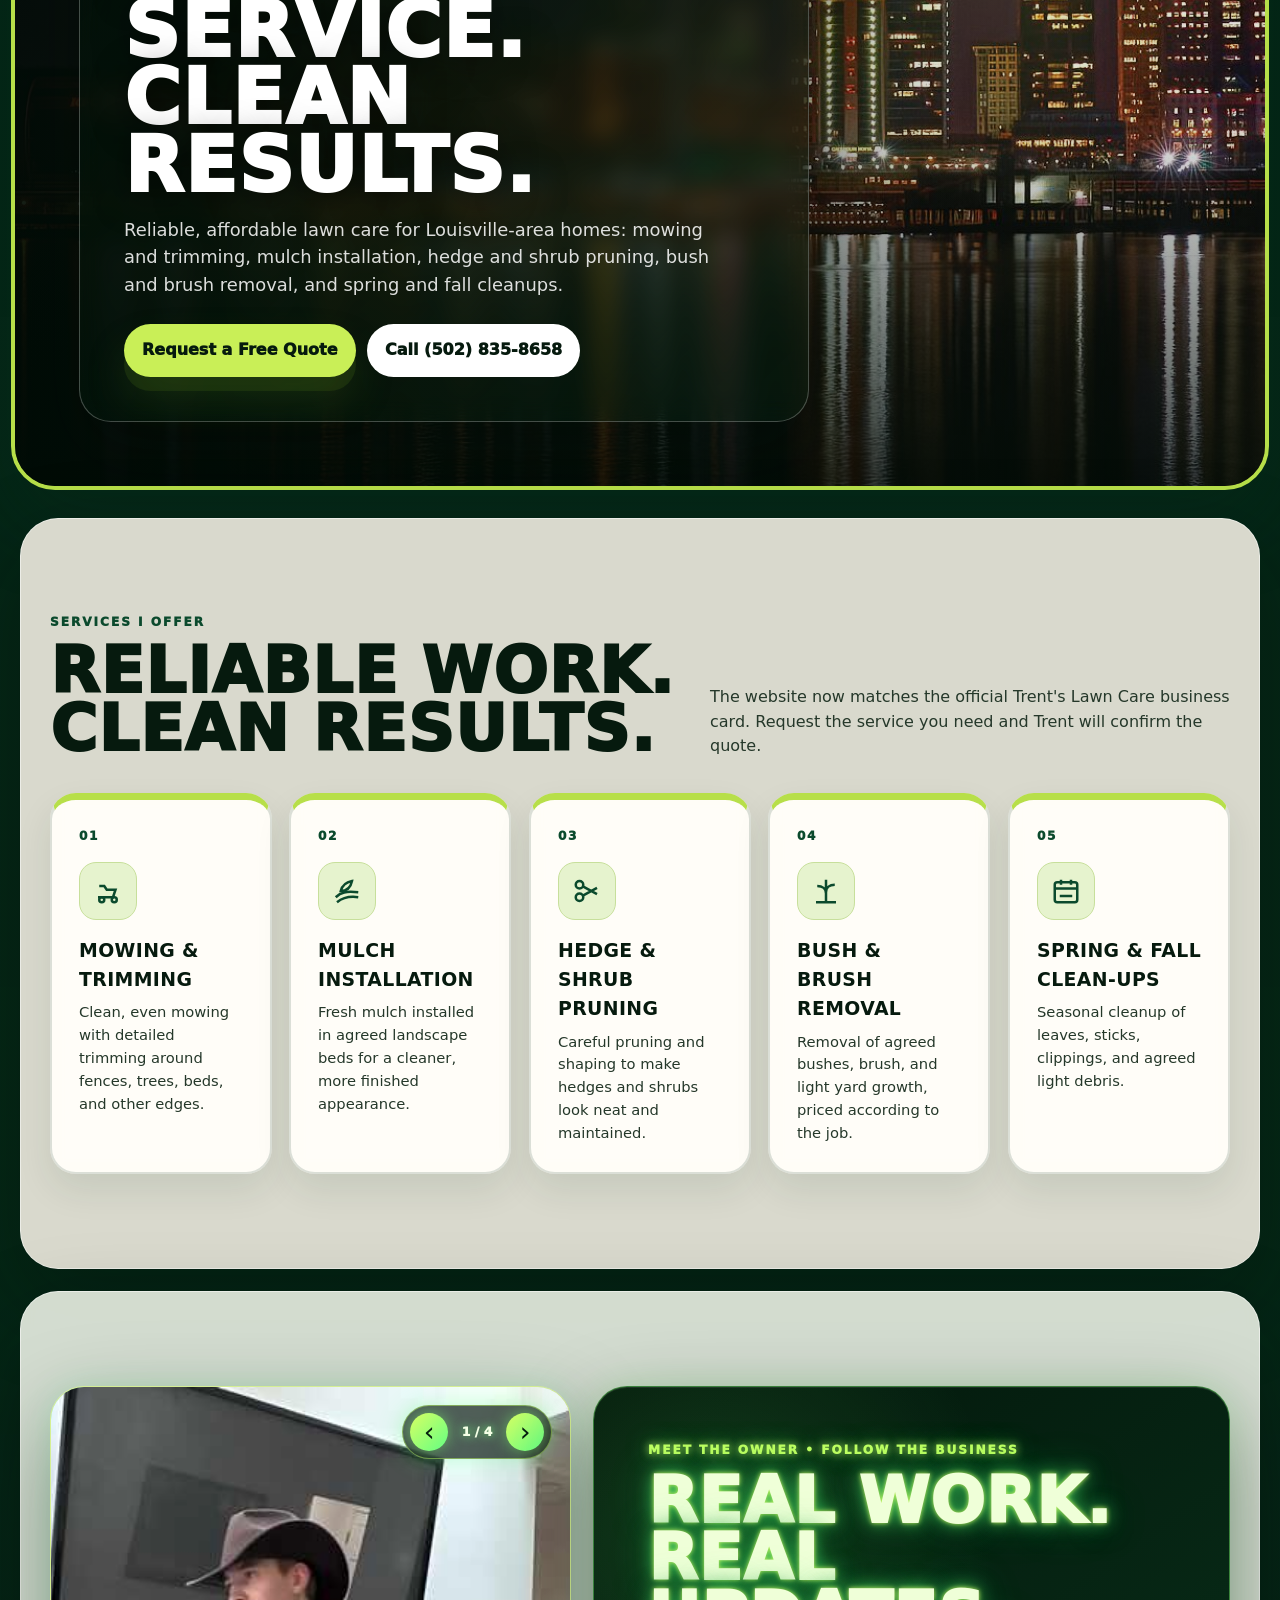
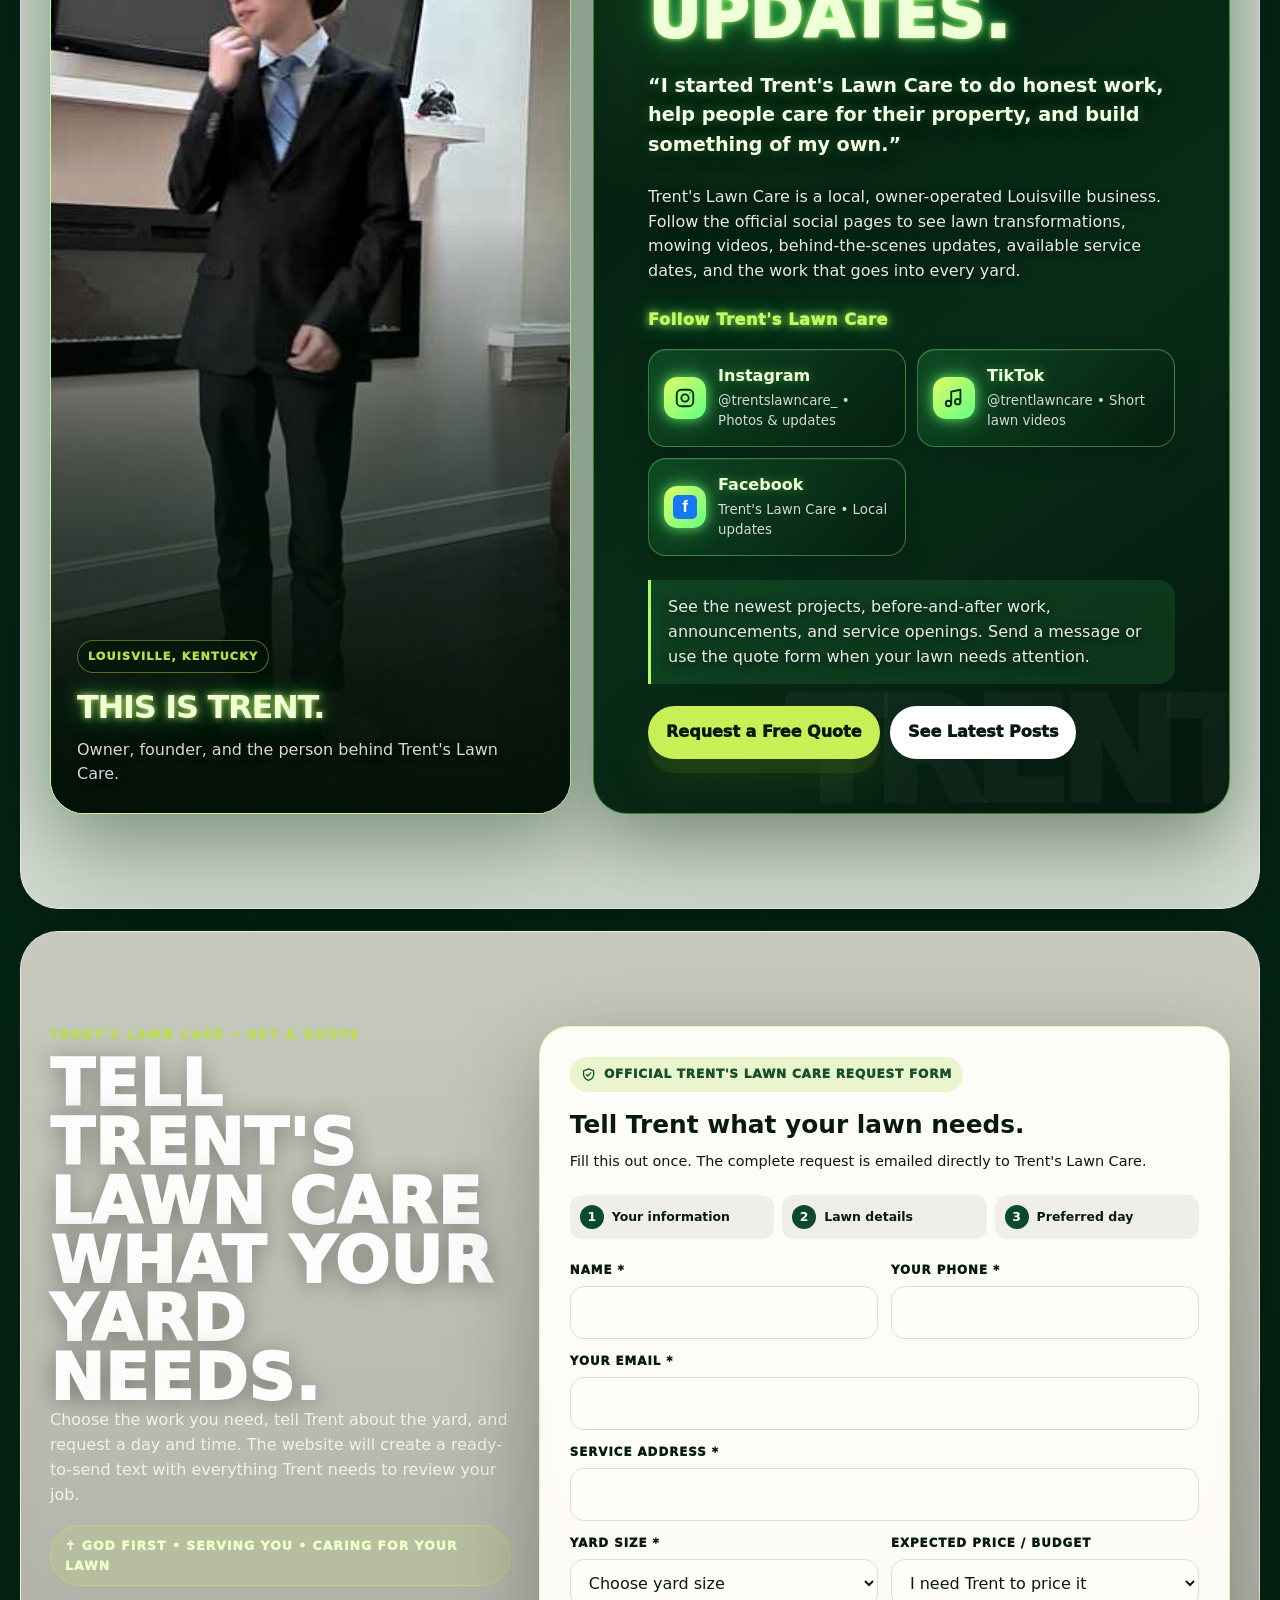
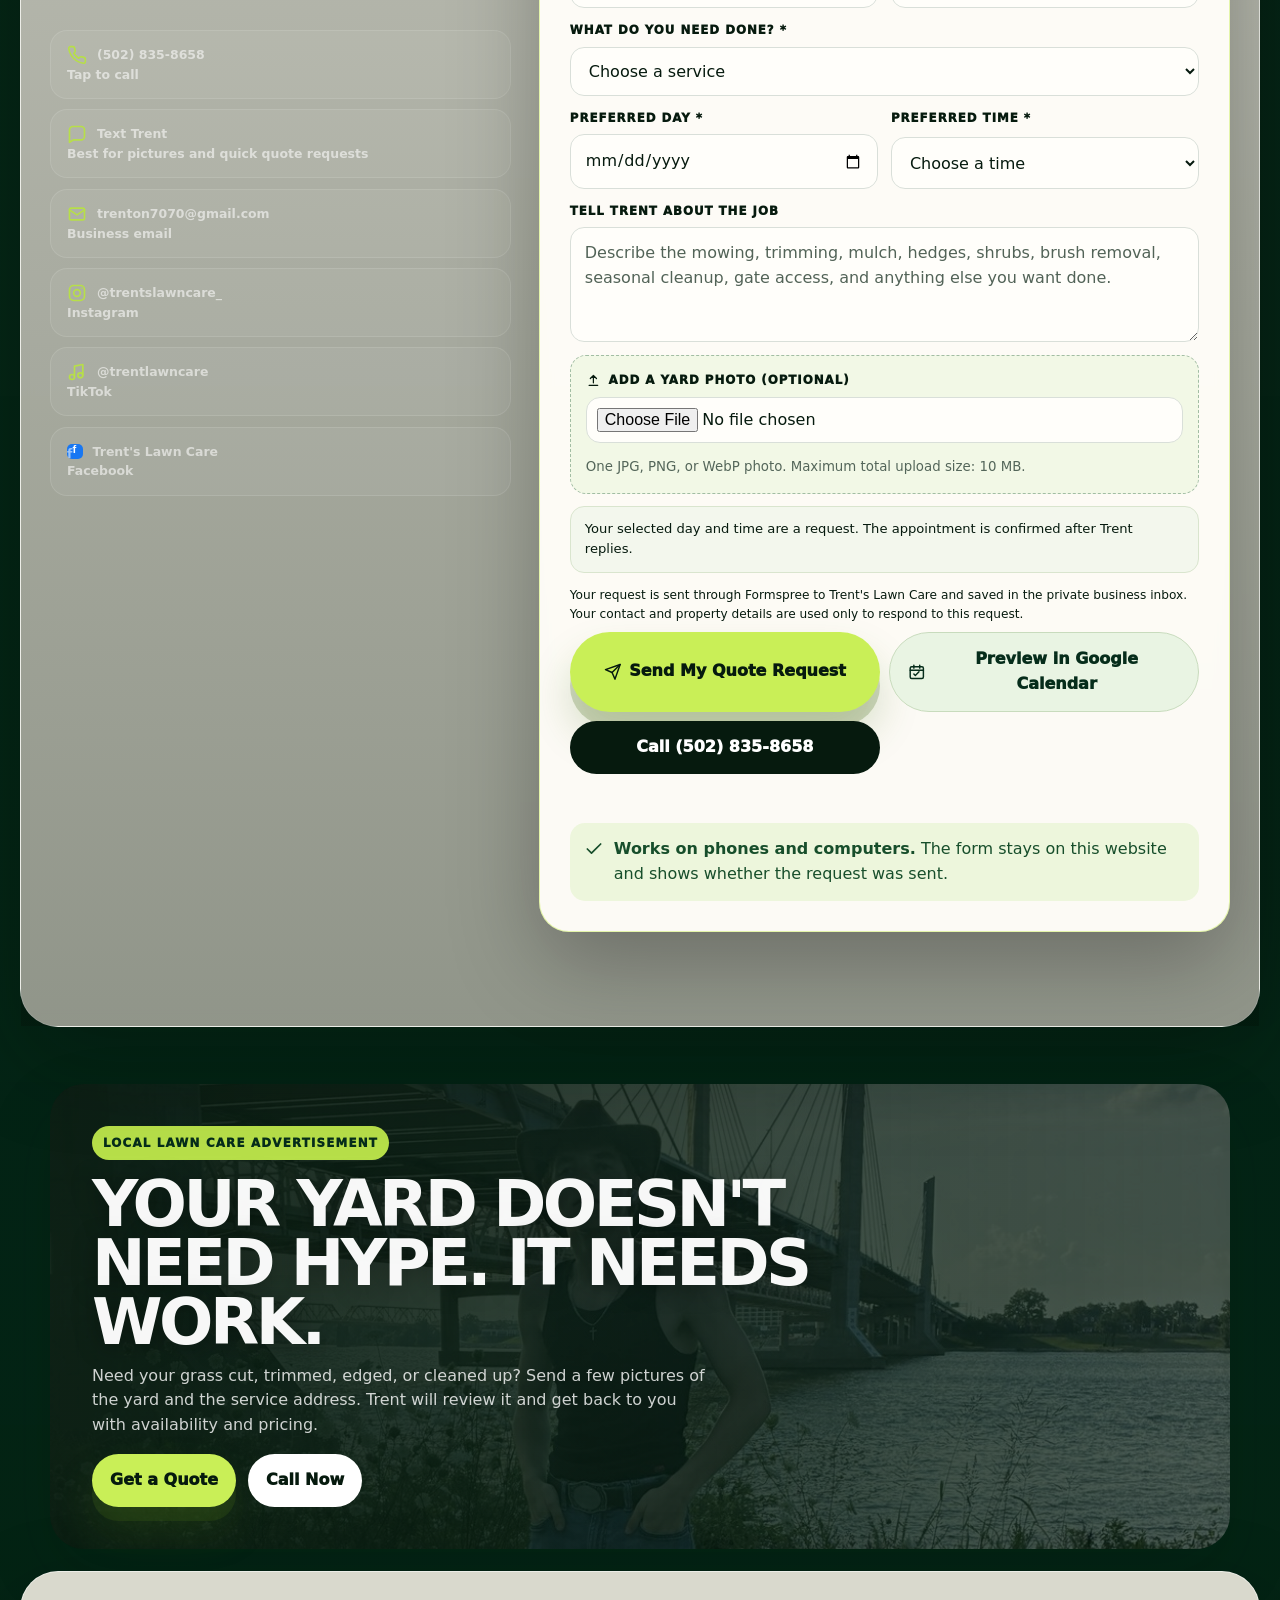
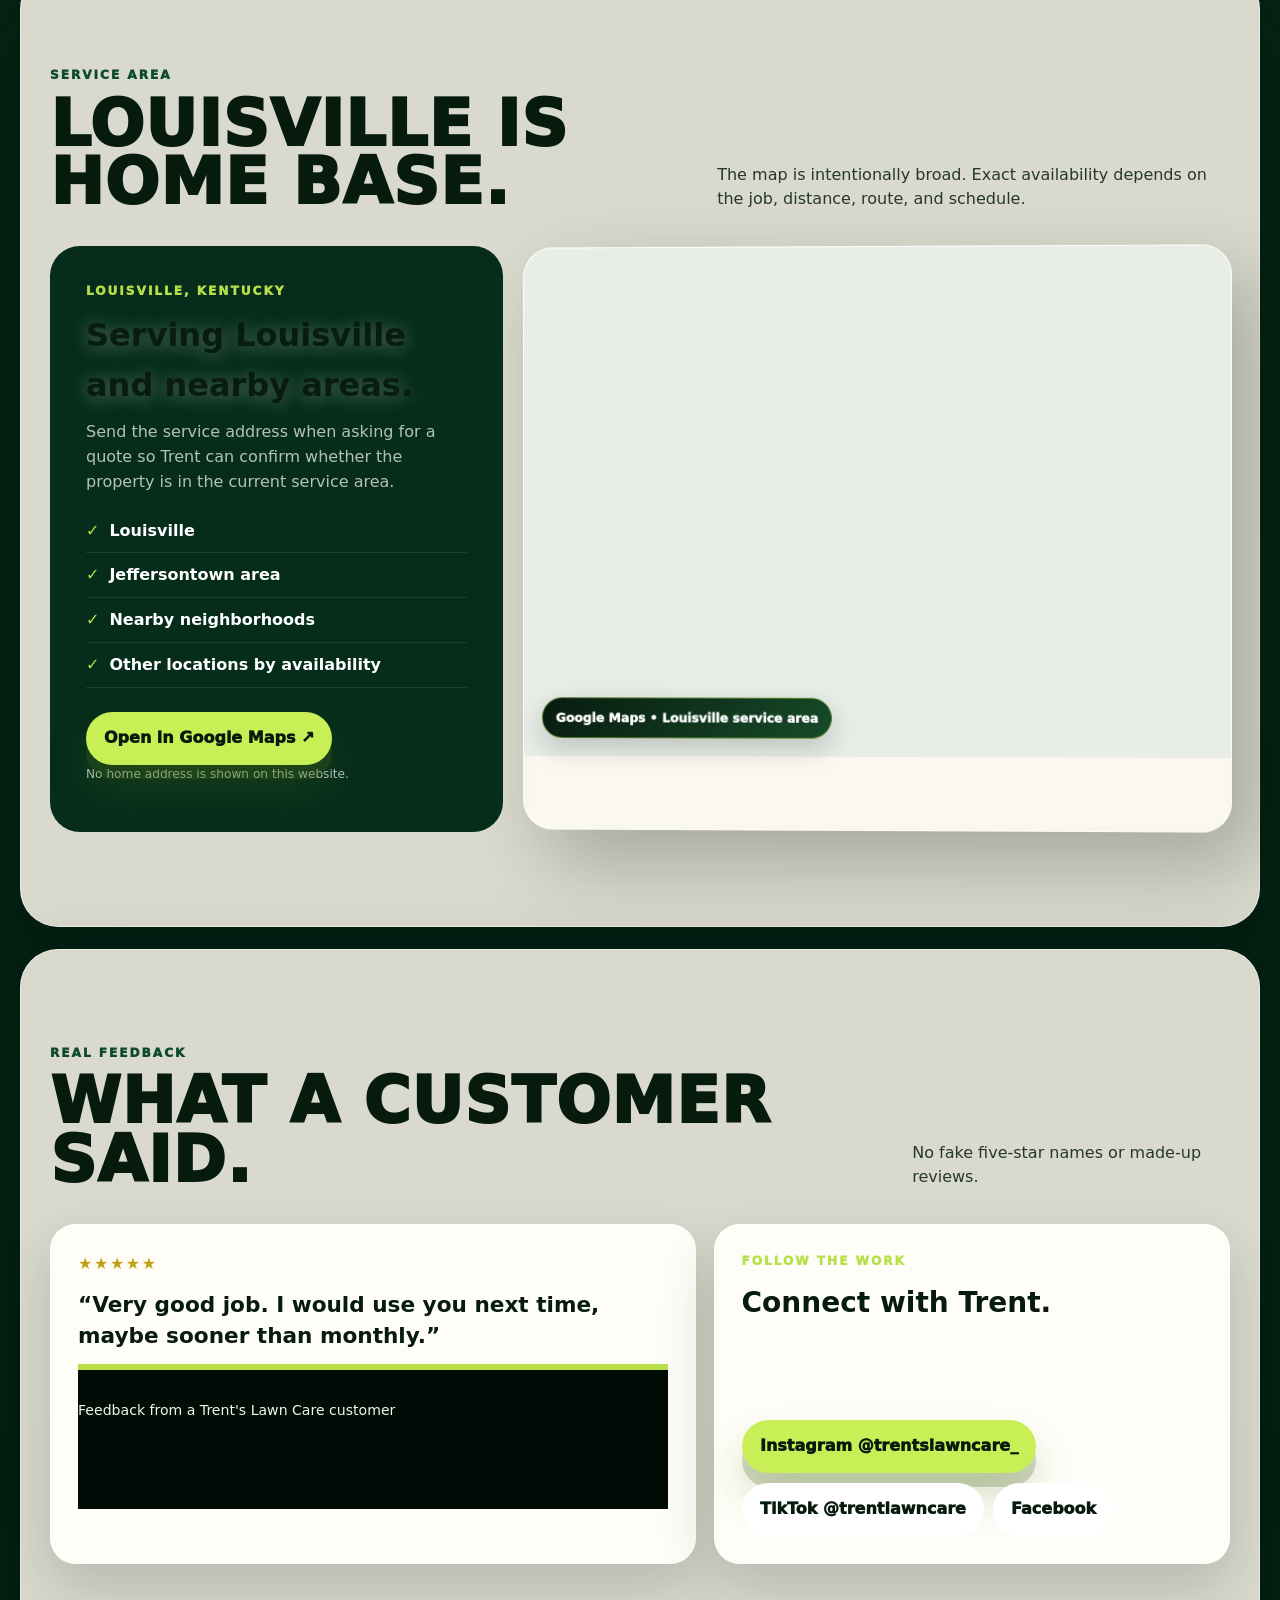
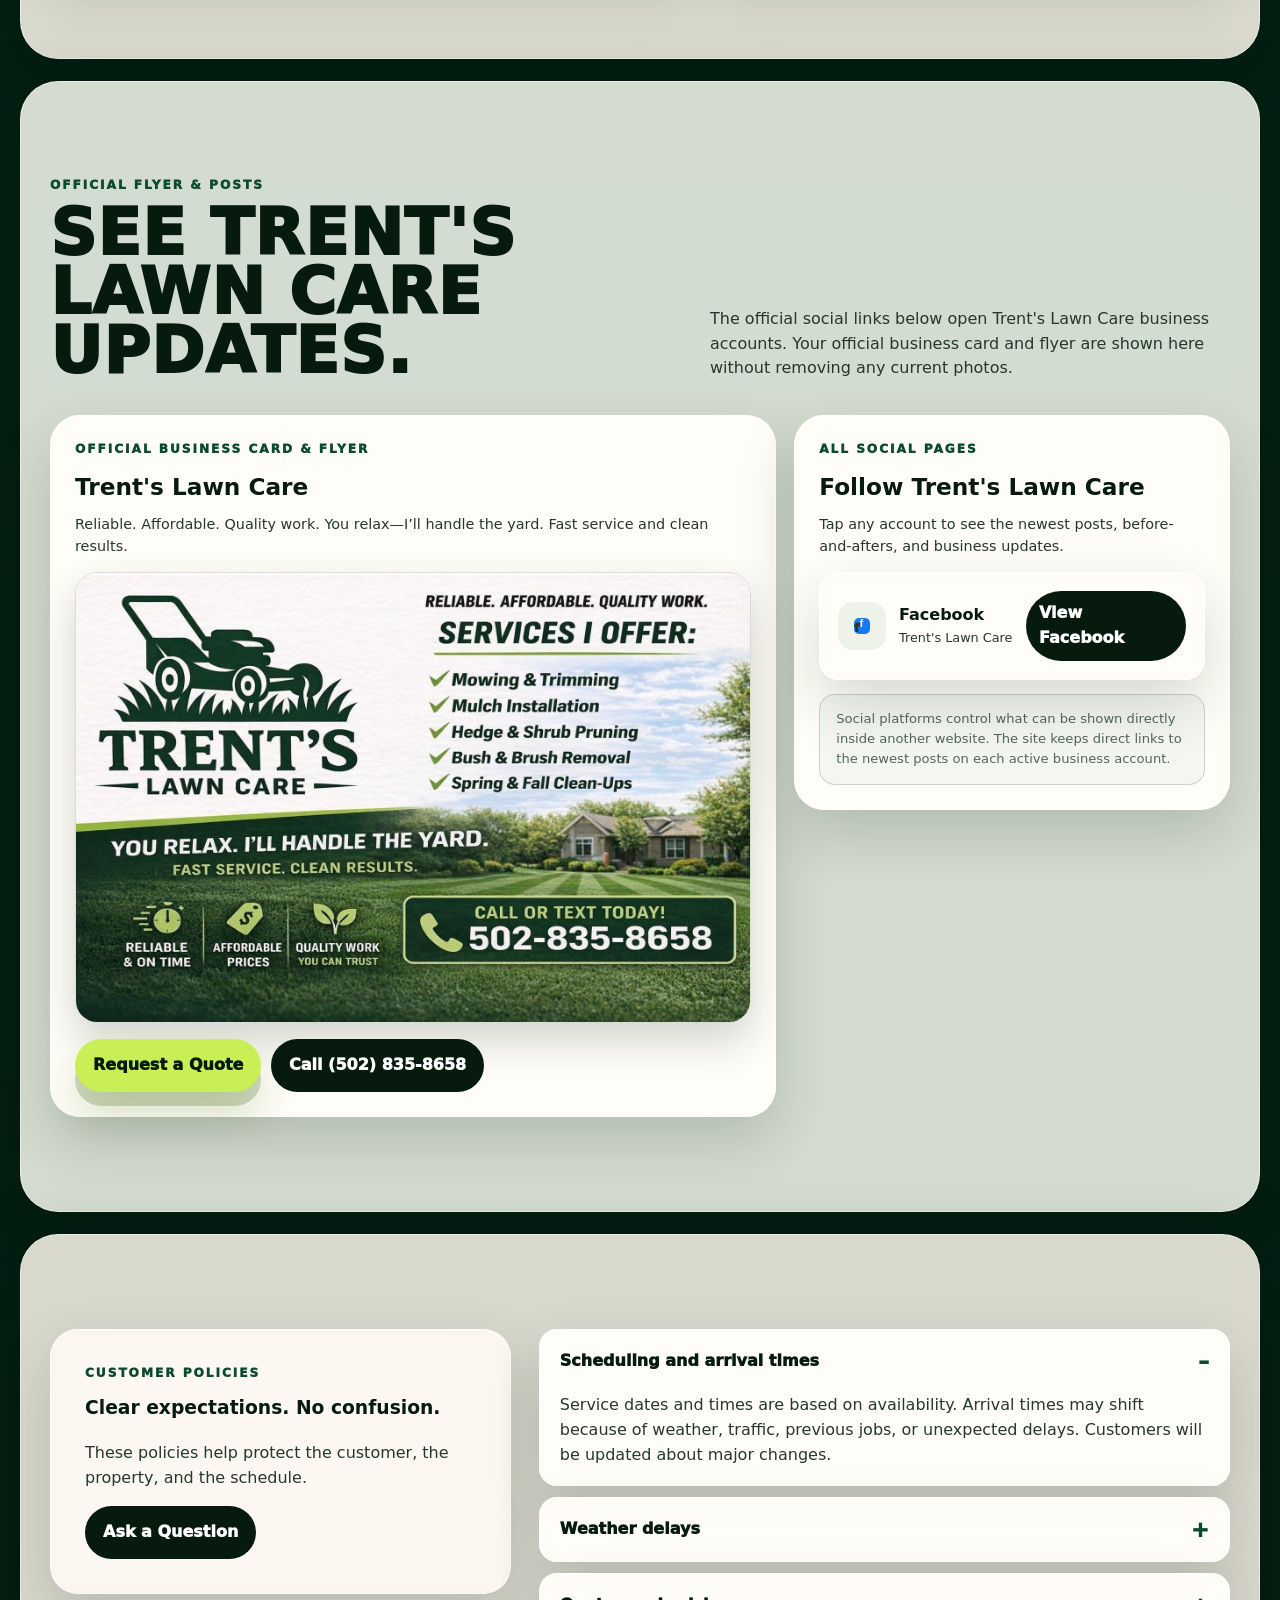
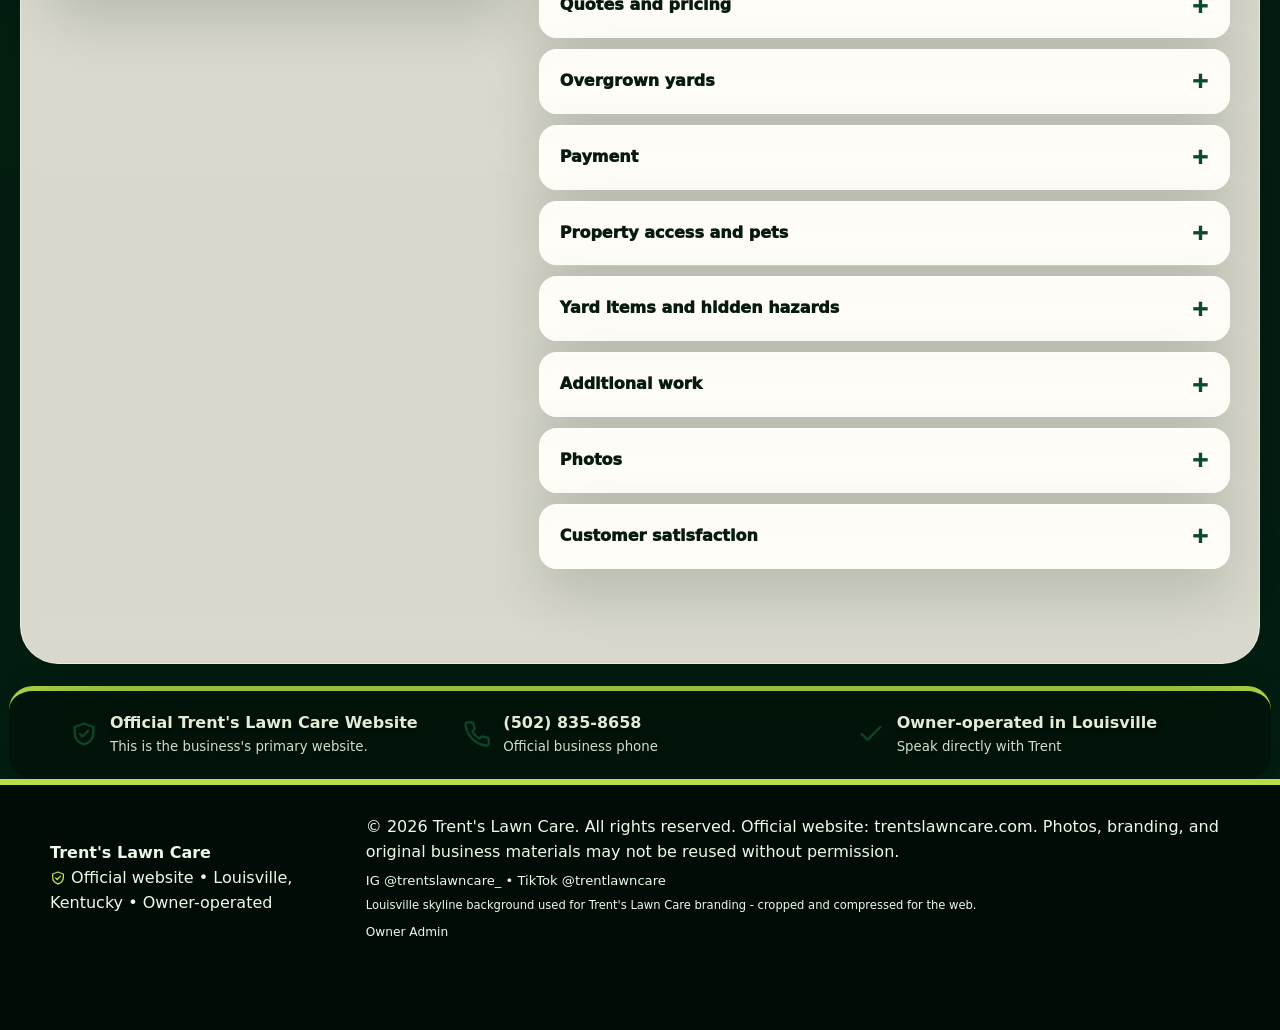
==== commit 9aad701c: "Replace Chatbase script with CSP-safe iframe" ====
--- a/index.html
+++ b/index.html
@@ -1929,8 +1929,88 @@
   setInterval(tick, 1000);
 })();
 </script>
-<script>
-(function(){if(!window.chatbase||window.chatbase("getState")!=="initialized"){window.chatbase=(...arguments)=>{if(!window.chatbase.q){window.chatbase.q=[]}window.chatbase.q.push(arguments)};window.chatbase=new Proxy(window.chatbase,{get(target,prop){if(prop==="q"){return target.q}return(...args)=>target(prop,...args)}})}const onLoad=function(){const script=document.createElement("script");script.src="https://www.chatbase.co/embed.min.js";script.id="UXhr7fcUGsCb-IP_Hj1w4";script.domain="www.chatbase.co";document.body.appendChild(script)};if(document.readyState==="complete"){onLoad()}else{window.addEventListener("load",onLoad)}})();
-</script>
+<!-- CSP-SAFE-CHATBASE-IFRAME-2026-07-24 -->
+<style>
+.trent-ai-shell{
+  position:fixed!important;
+  right:18px;
+  bottom:18px;
+  z-index:9999;
+  margin:0!important;
+  padding:0!important;
+  border:0!important;
+  background:transparent!important;
+  color:#fff!important;
+  box-shadow:none!important;
+}
+.trent-ai-shell>summary{
+  list-style:none;
+  display:flex;
+  align-items:center;
+  justify-content:center;
+  min-height:52px;
+  padding:12px 18px;
+  border:2px solid #c9ef57;
+  border-radius:999px;
+  background:#0b4a2d;
+  color:#fff!important;
+  font-weight:950;
+  cursor:pointer;
+  box-shadow:0 12px 34px rgba(0,0,0,.34);
+  user-select:none;
+}
+.trent-ai-shell>summary::-webkit-details-marker{display:none}
+.trent-ai-shell>summary::before{content:"✦";margin-right:8px;color:#c9ef57}
+.trent-ai-shell[open]>summary{
+  position:absolute;
+  top:10px;
+  right:10px;
+  z-index:2;
+  width:42px;
+  min-height:42px;
+  padding:0;
+  border-radius:50%;
+  font-size:0;
+}
+.trent-ai-shell[open]>summary::before{
+  content:"×";
+  margin:0;
+  color:#fff;
+  font-size:30px;
+  line-height:1;
+}
+.trent-ai-window{
+  width:min(390px,calc(100vw - 24px));
+  height:min(620px,calc(100vh - 92px));
+  overflow:hidden;
+  border:2px solid #c9ef57;
+  border-radius:22px;
+  background:#fff;
+  box-shadow:0 22px 65px rgba(0,0,0,.46);
+}
+.trent-ai-window iframe{
+  display:block;
+  width:100%;
+  height:100%;
+  border:0;
+  background:#fff;
+}
+@media(max-width:600px){
+  .trent-ai-shell{right:8px;bottom:8px}
+  .trent-ai-window{width:calc(100vw - 16px);height:calc(100vh - 76px);border-radius:18px}
+}
+</style>
+<details class="trent-ai-shell">
+  <summary aria-label="Open or close Trent's Lawn Care AI assistant">Ask Trent's AI</summary>
+  <div class="trent-ai-window">
+    <iframe
+      src="https://www.chatbase.co/chatbot-iframe/UXhr7fcUGsCb-IP_Hj1w4"
+      title="Trent's Lawn Care AI assistant"
+      loading="lazy"
+      referrerpolicy="strict-origin-when-cross-origin"
+      allow="clipboard-write">
+    </iframe>
+  </div>
+</details>
 </body>
 </html>
